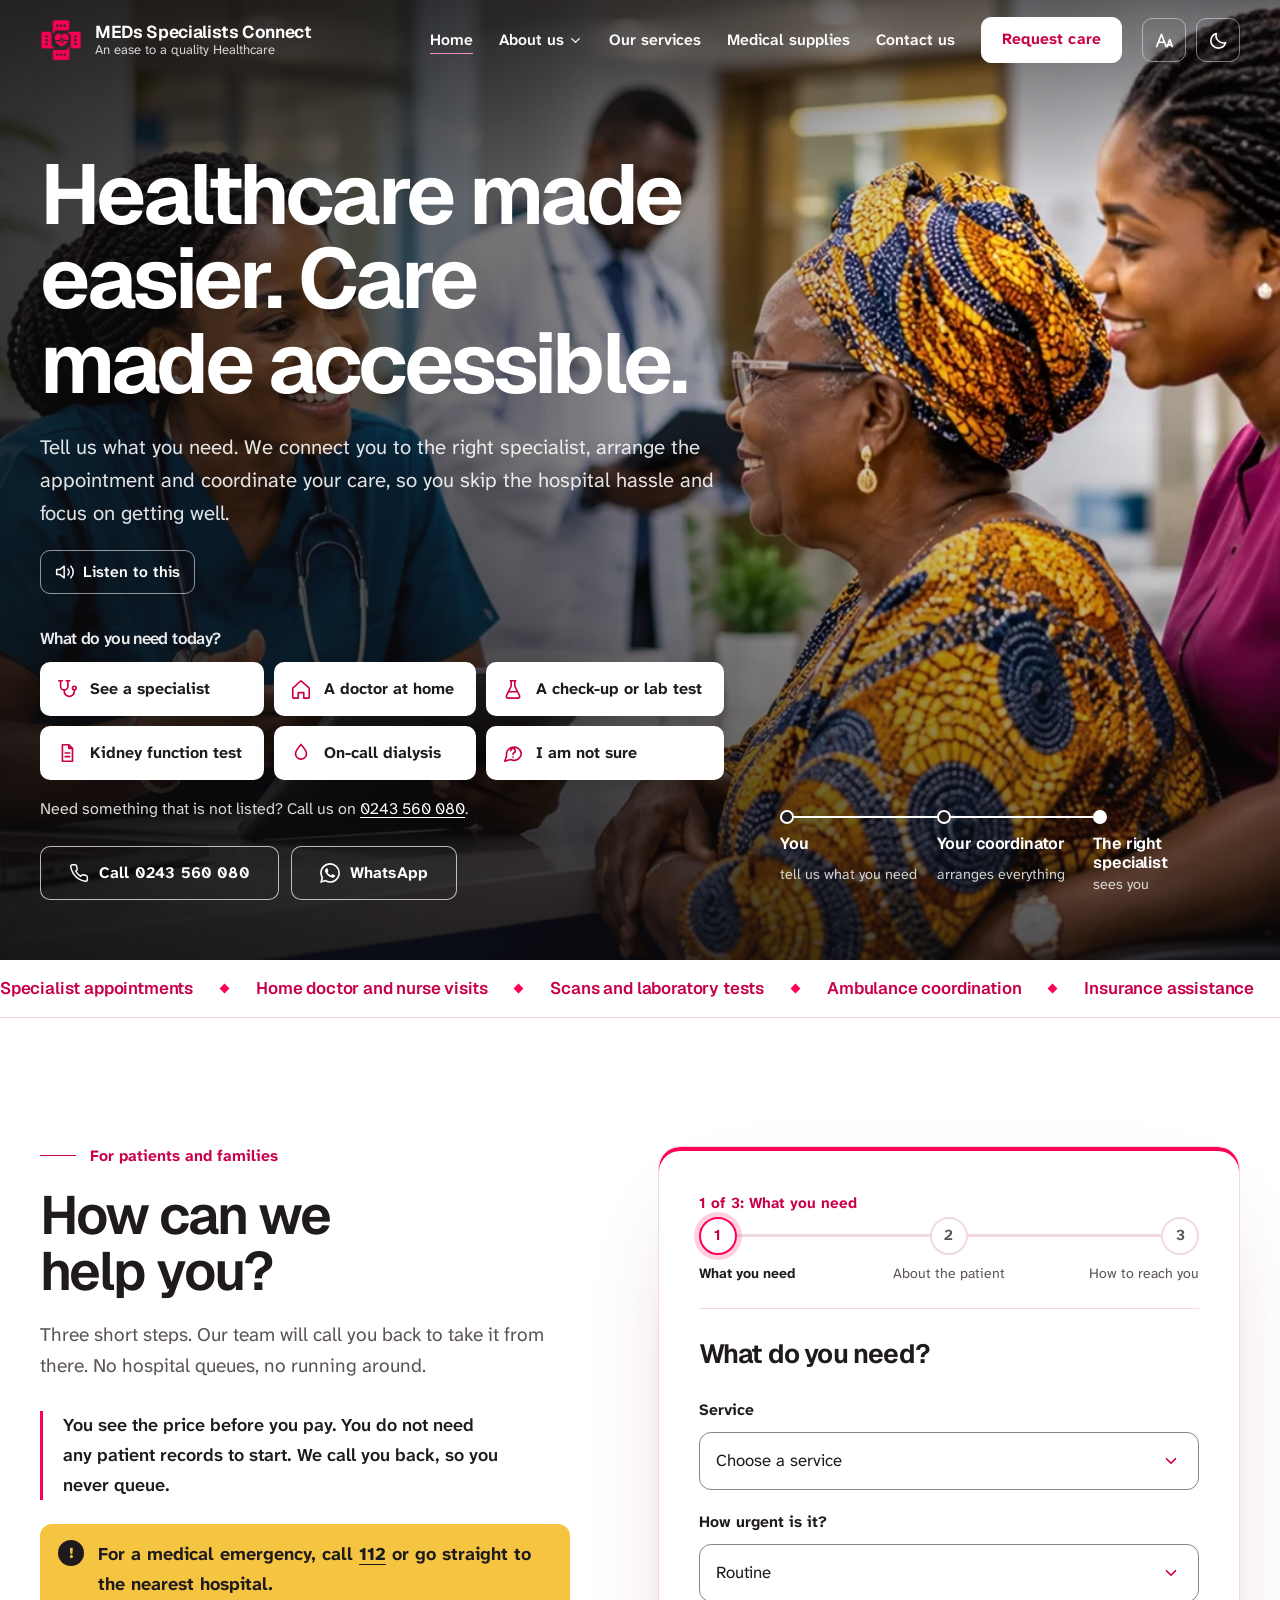
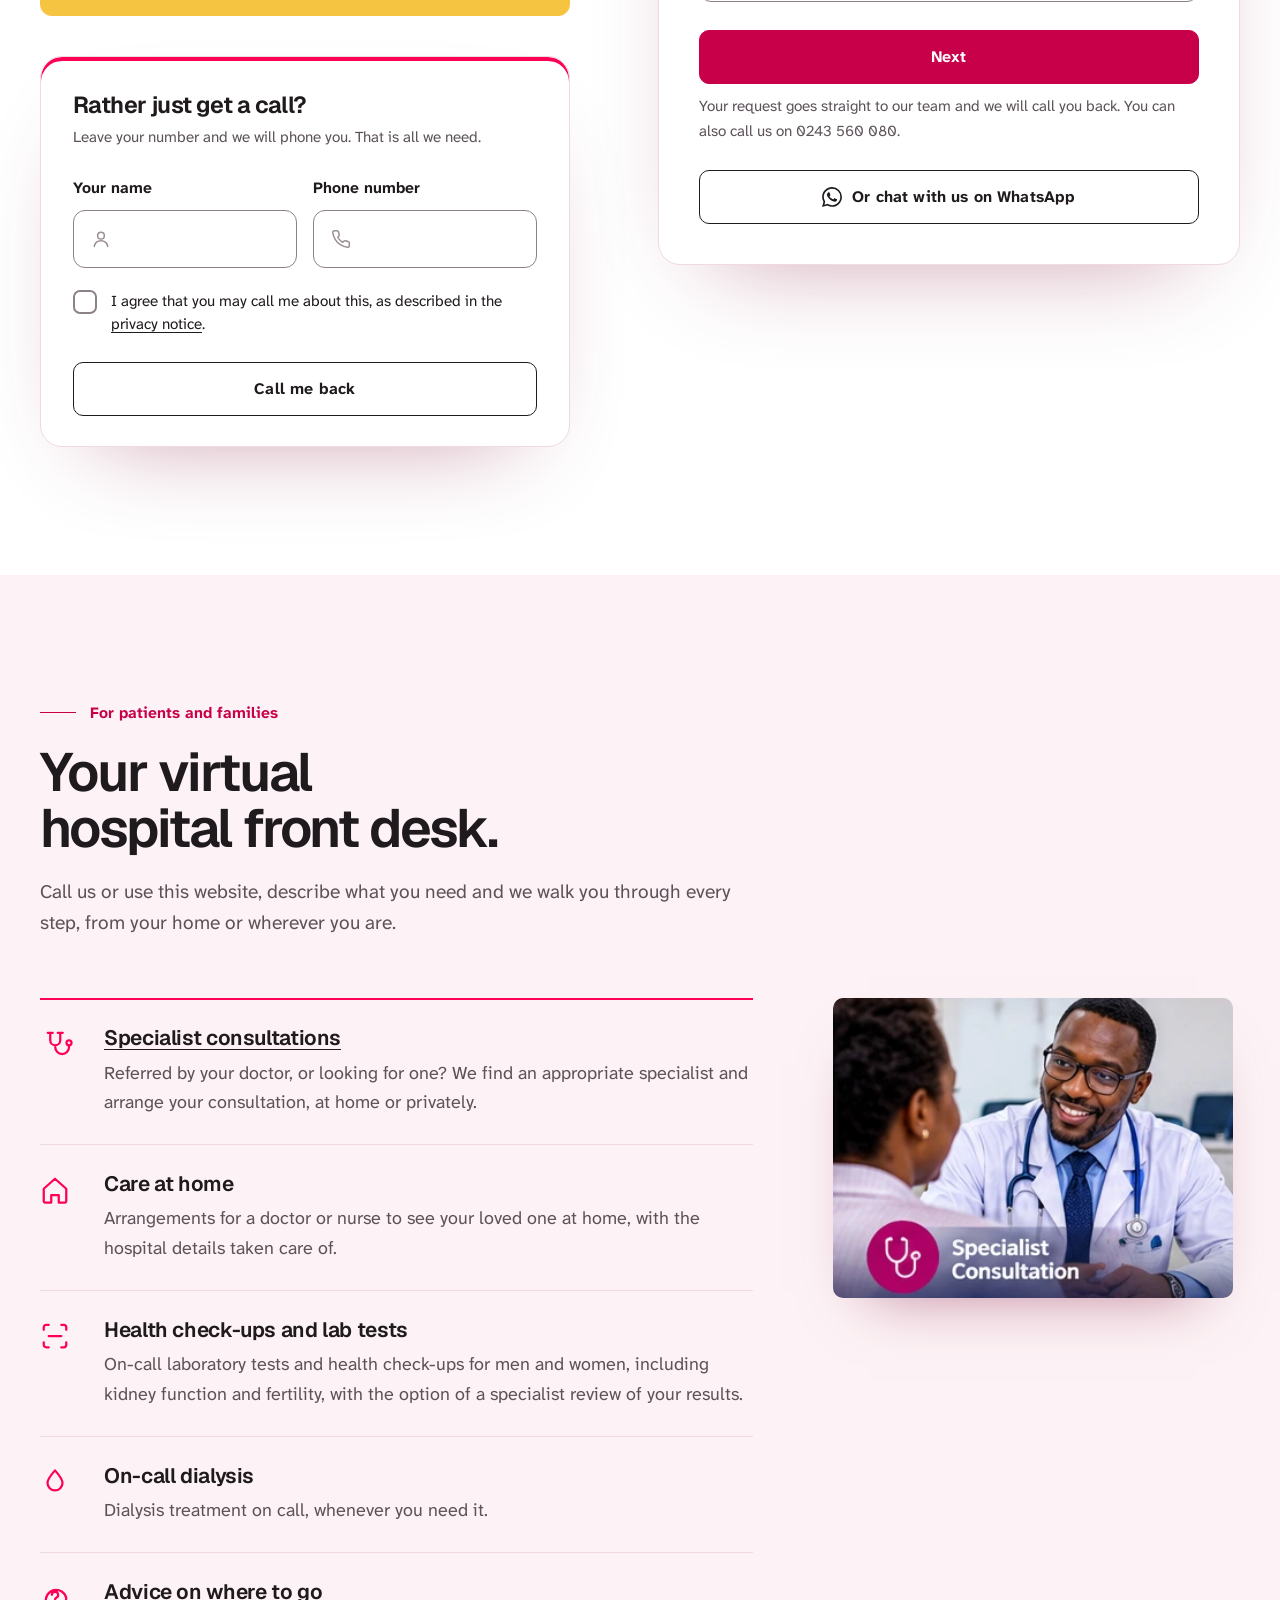
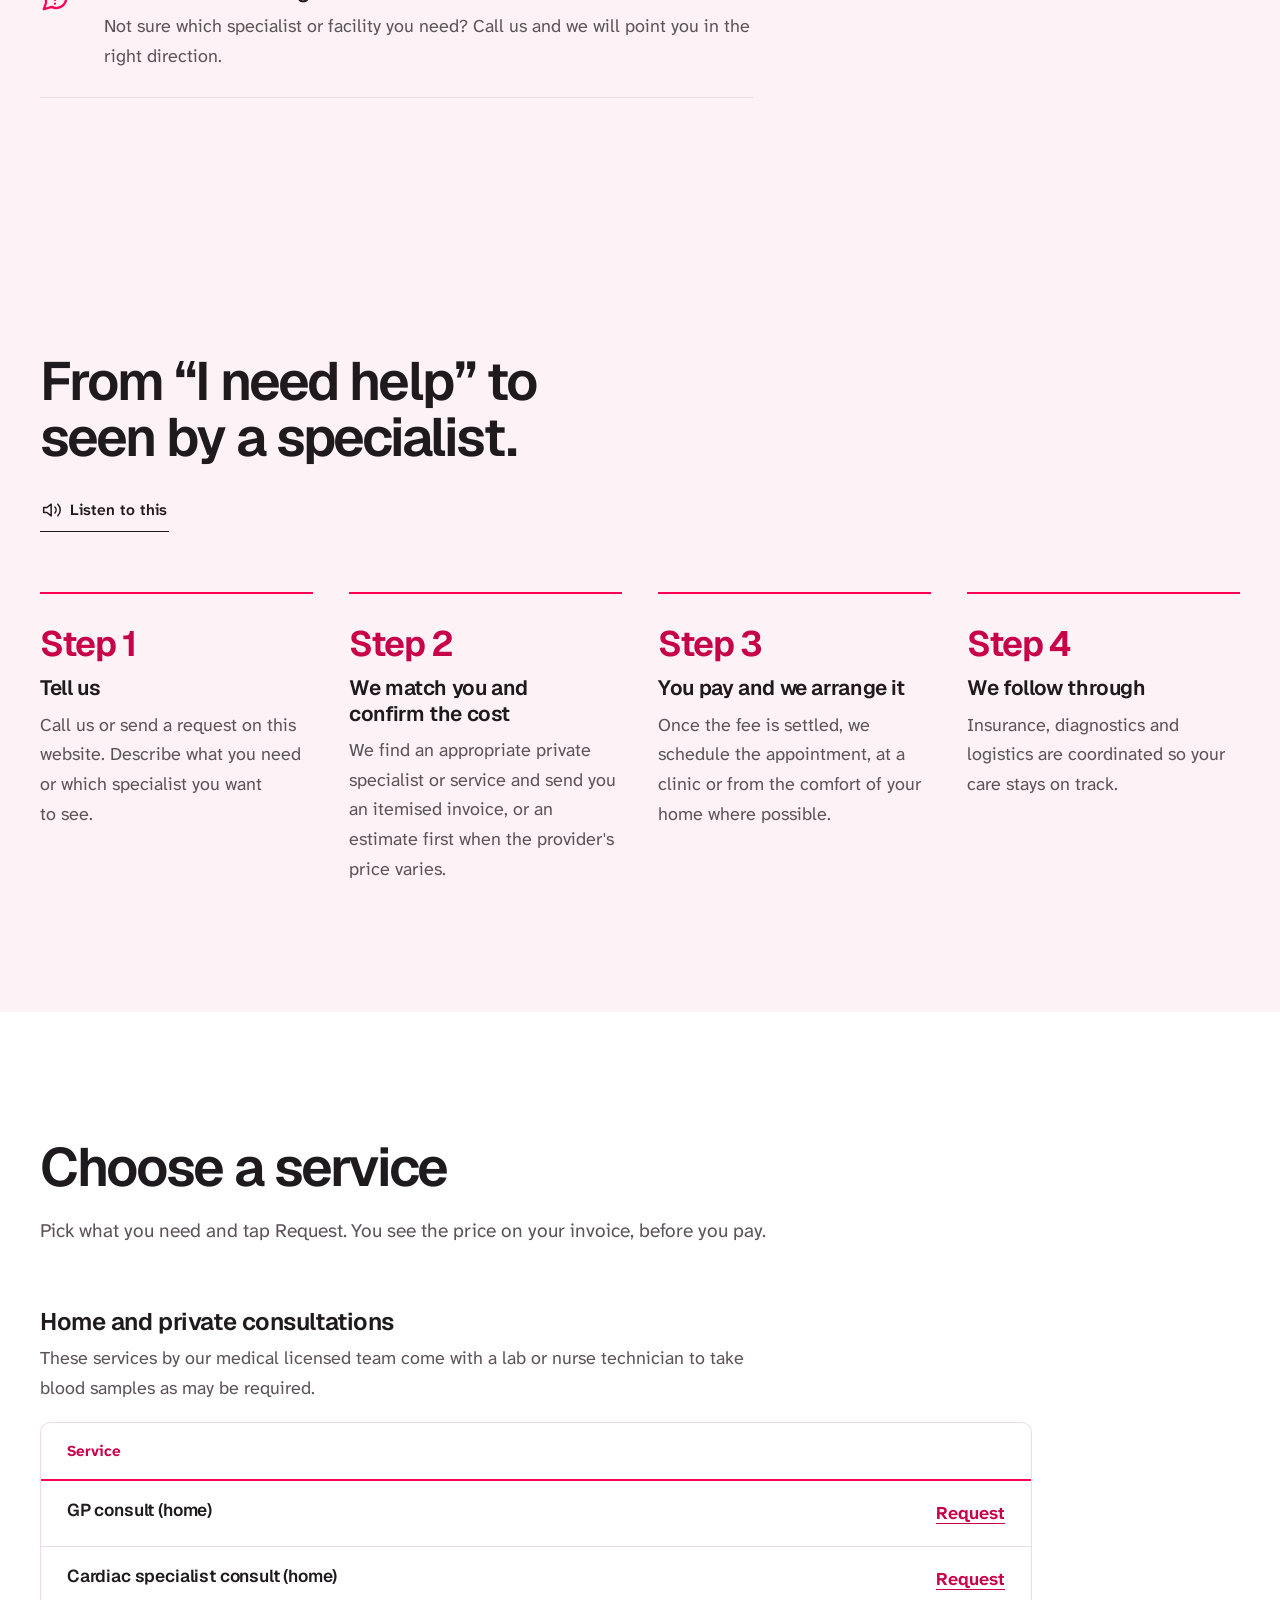
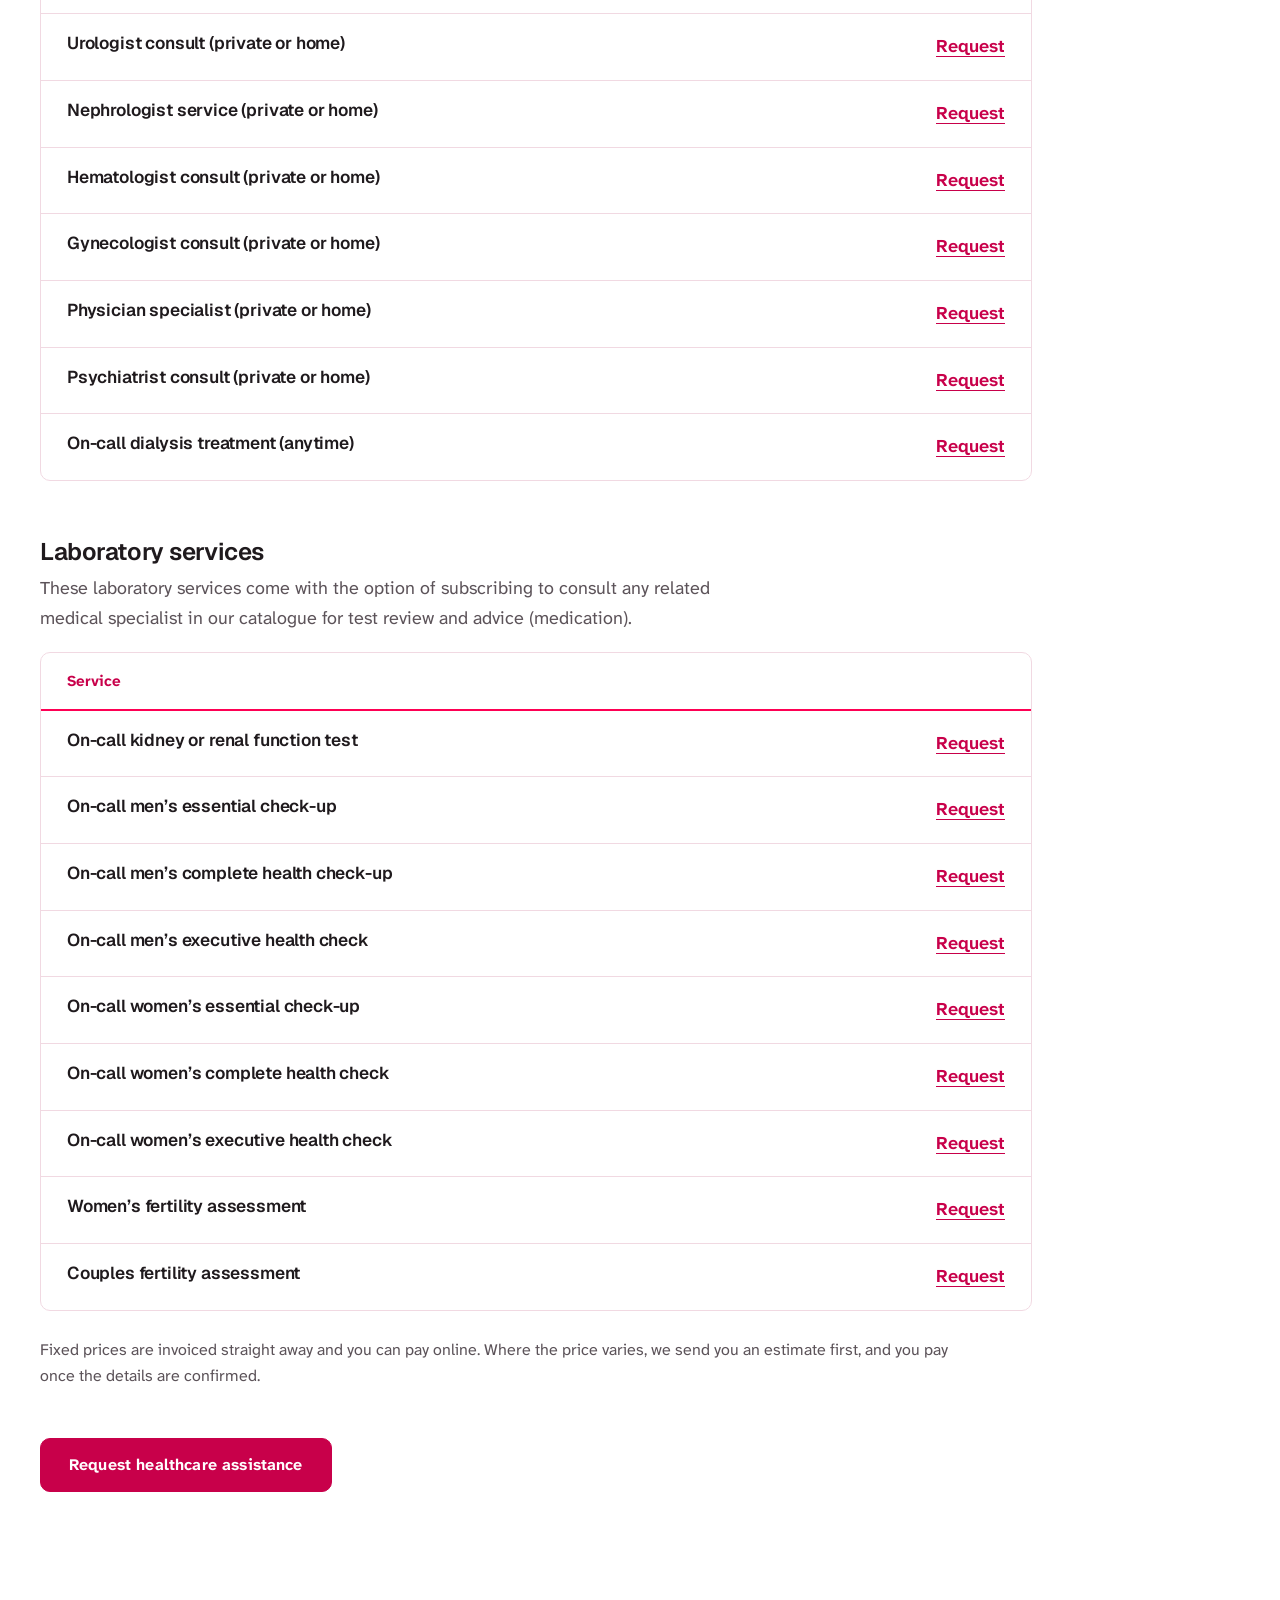
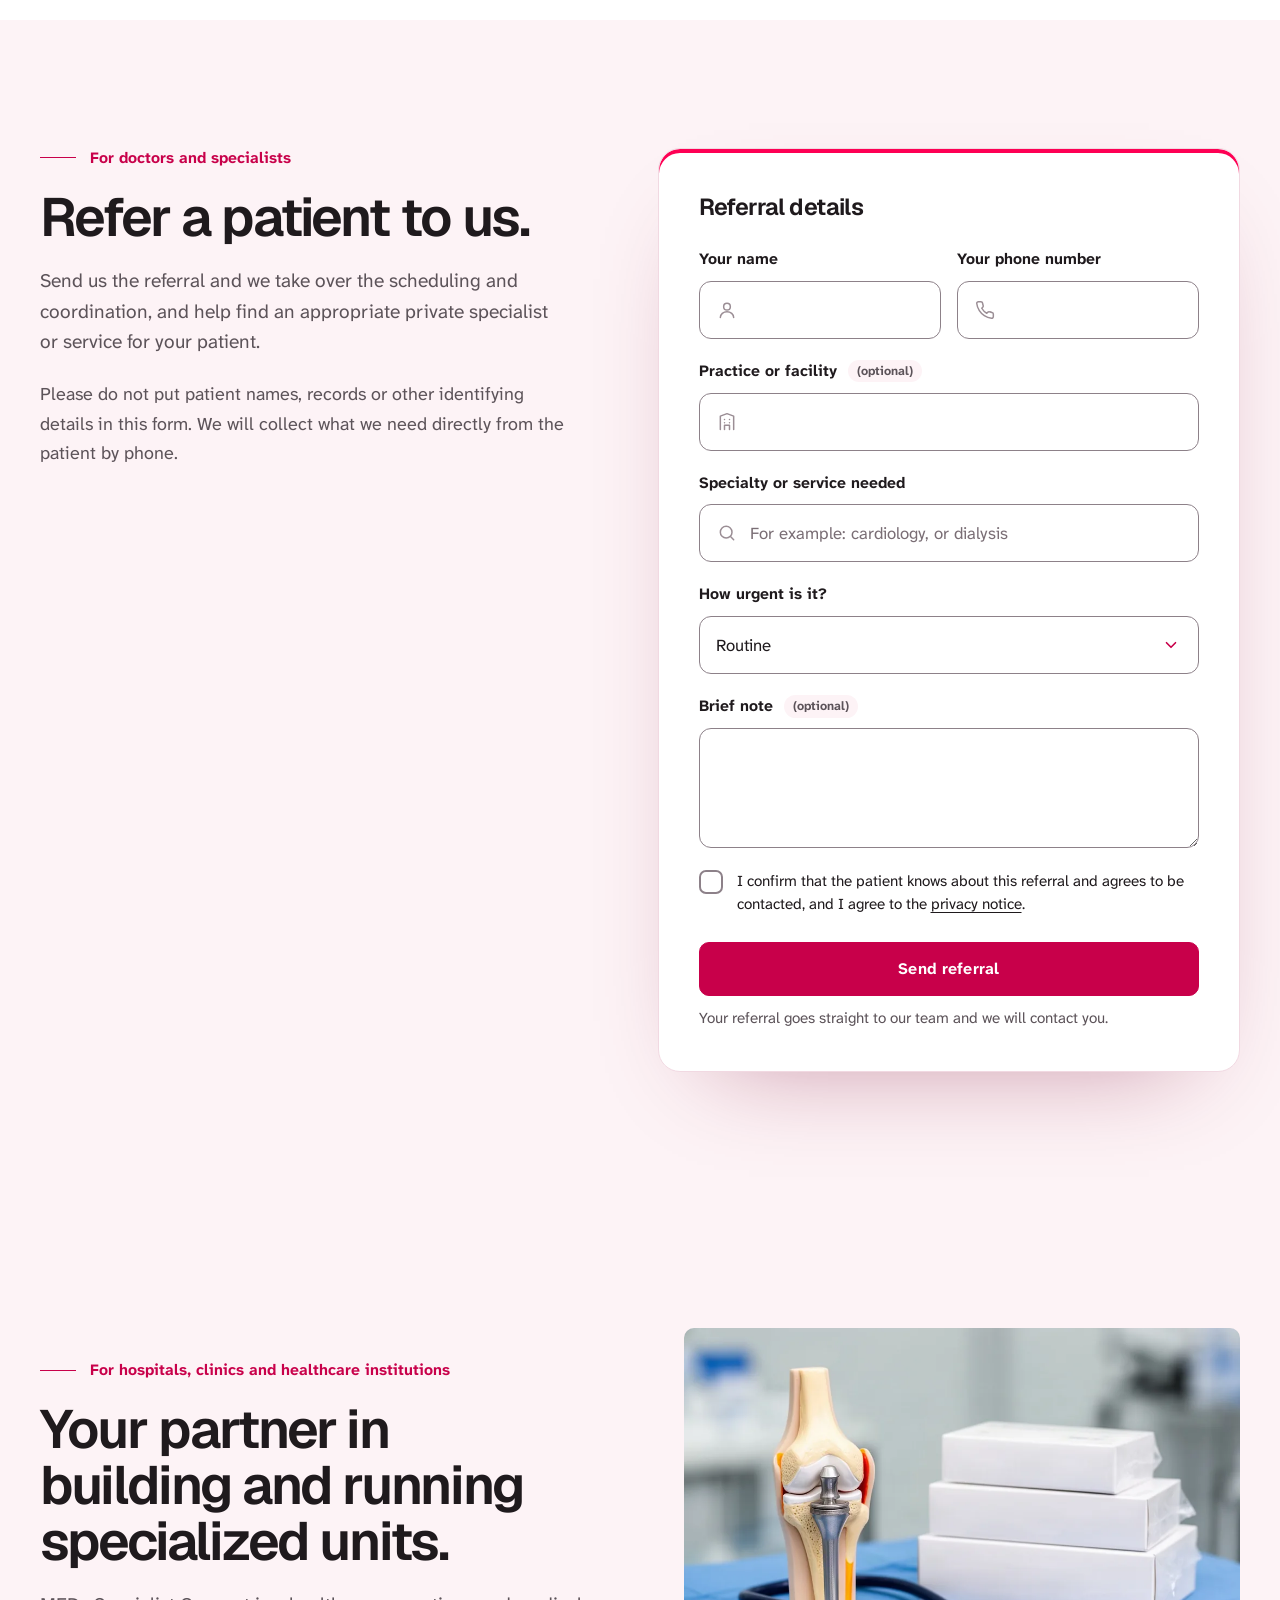
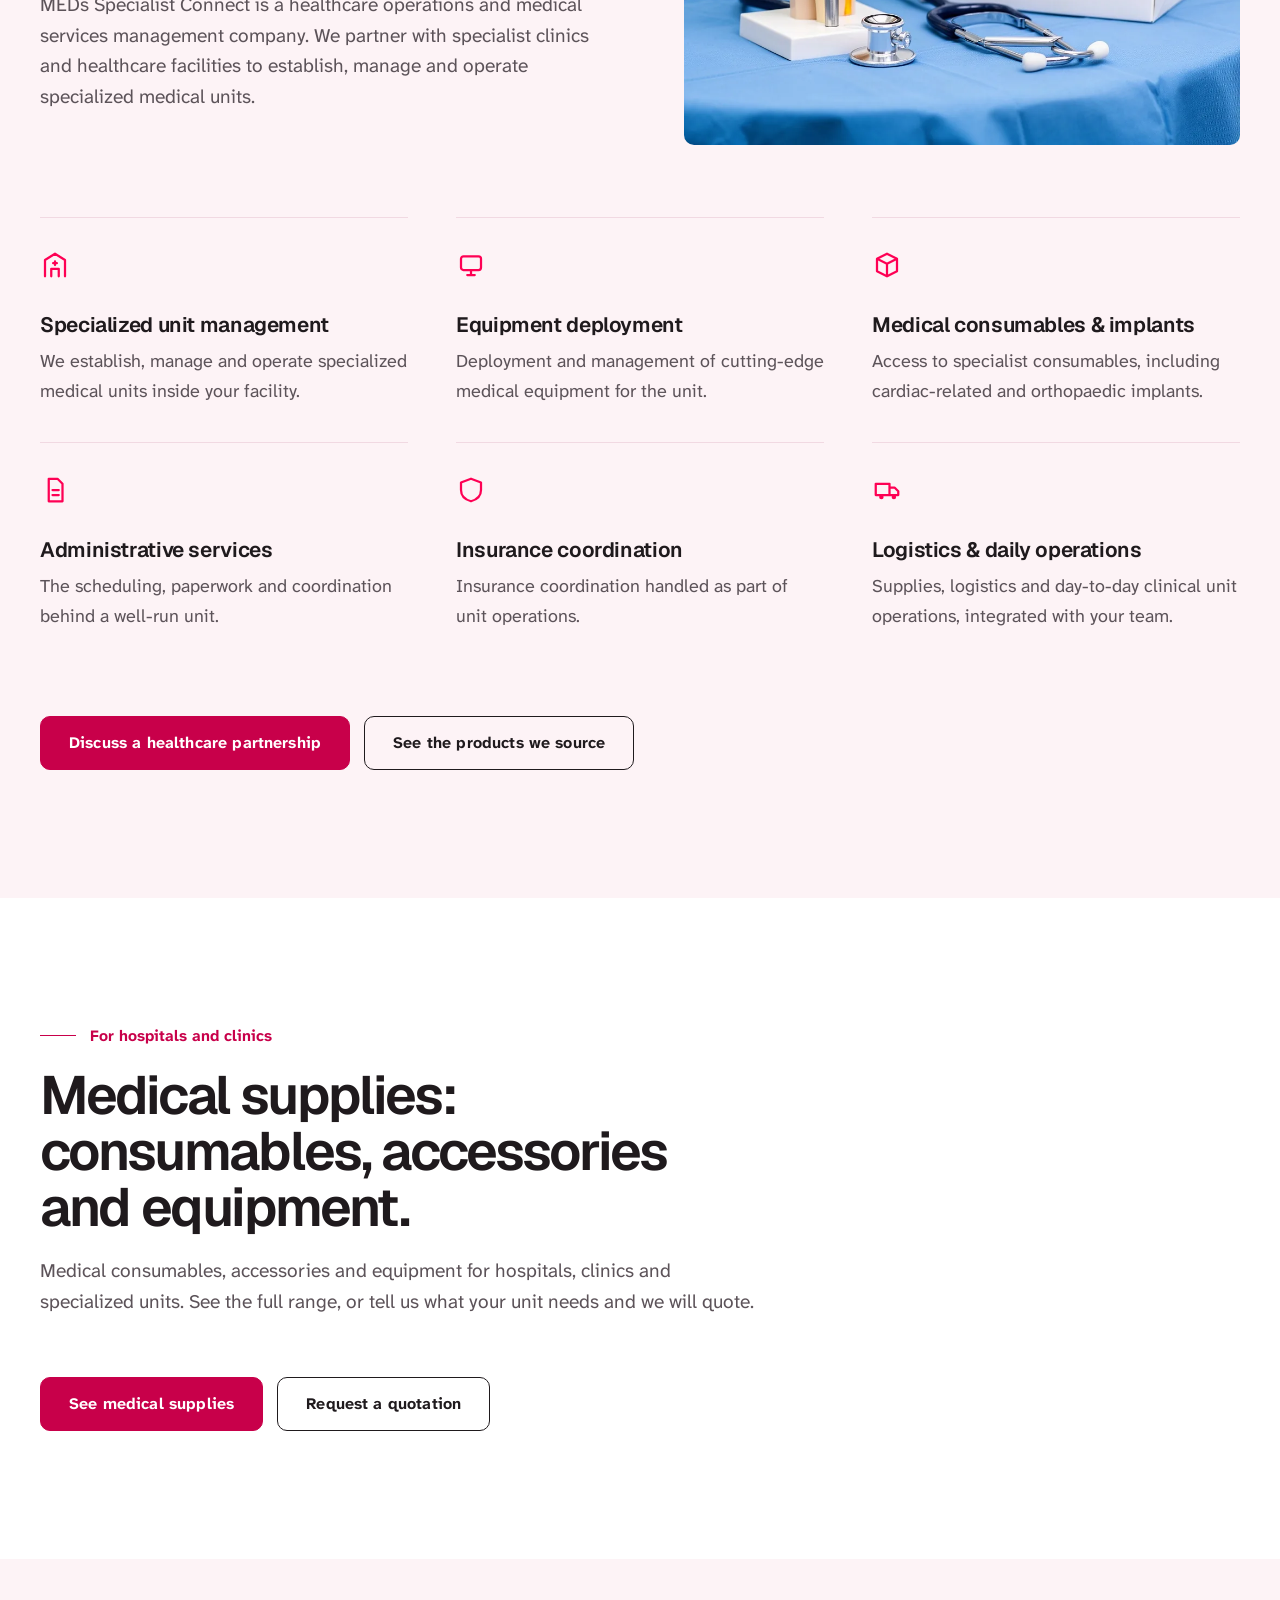
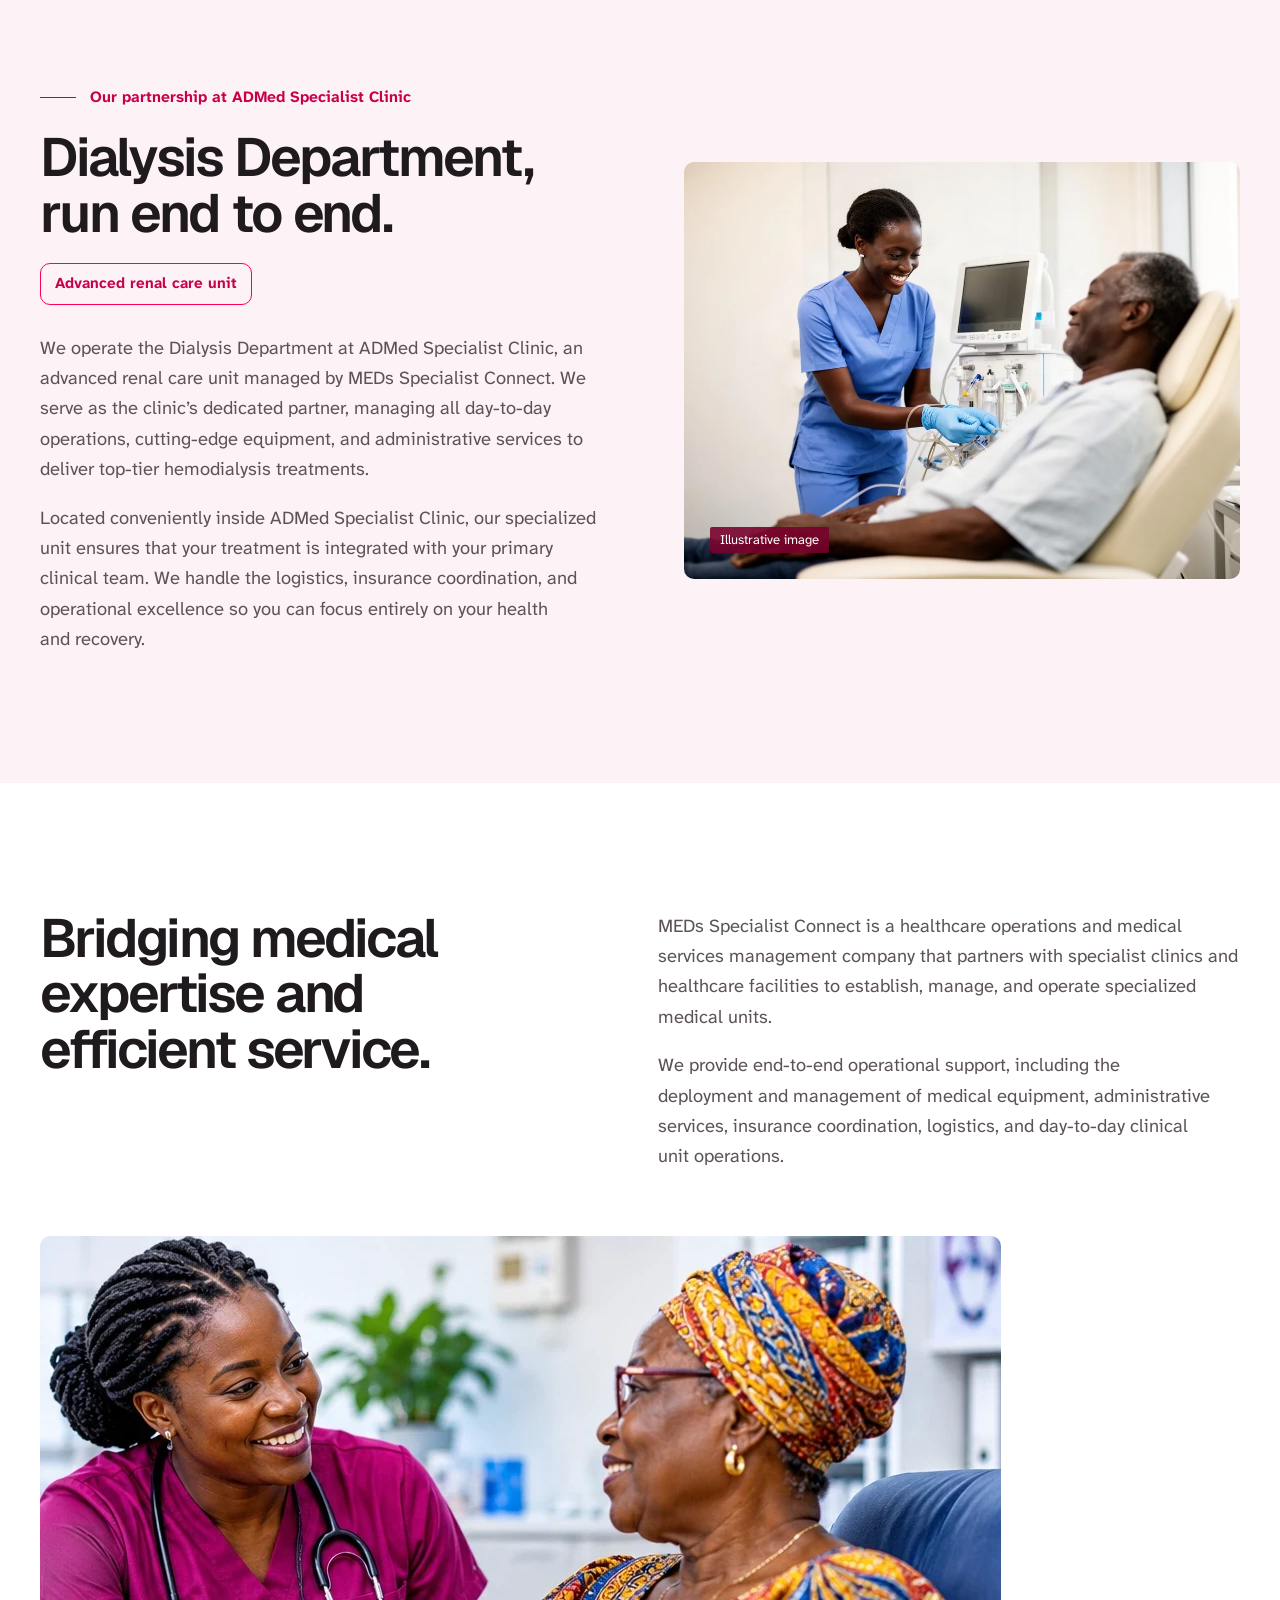
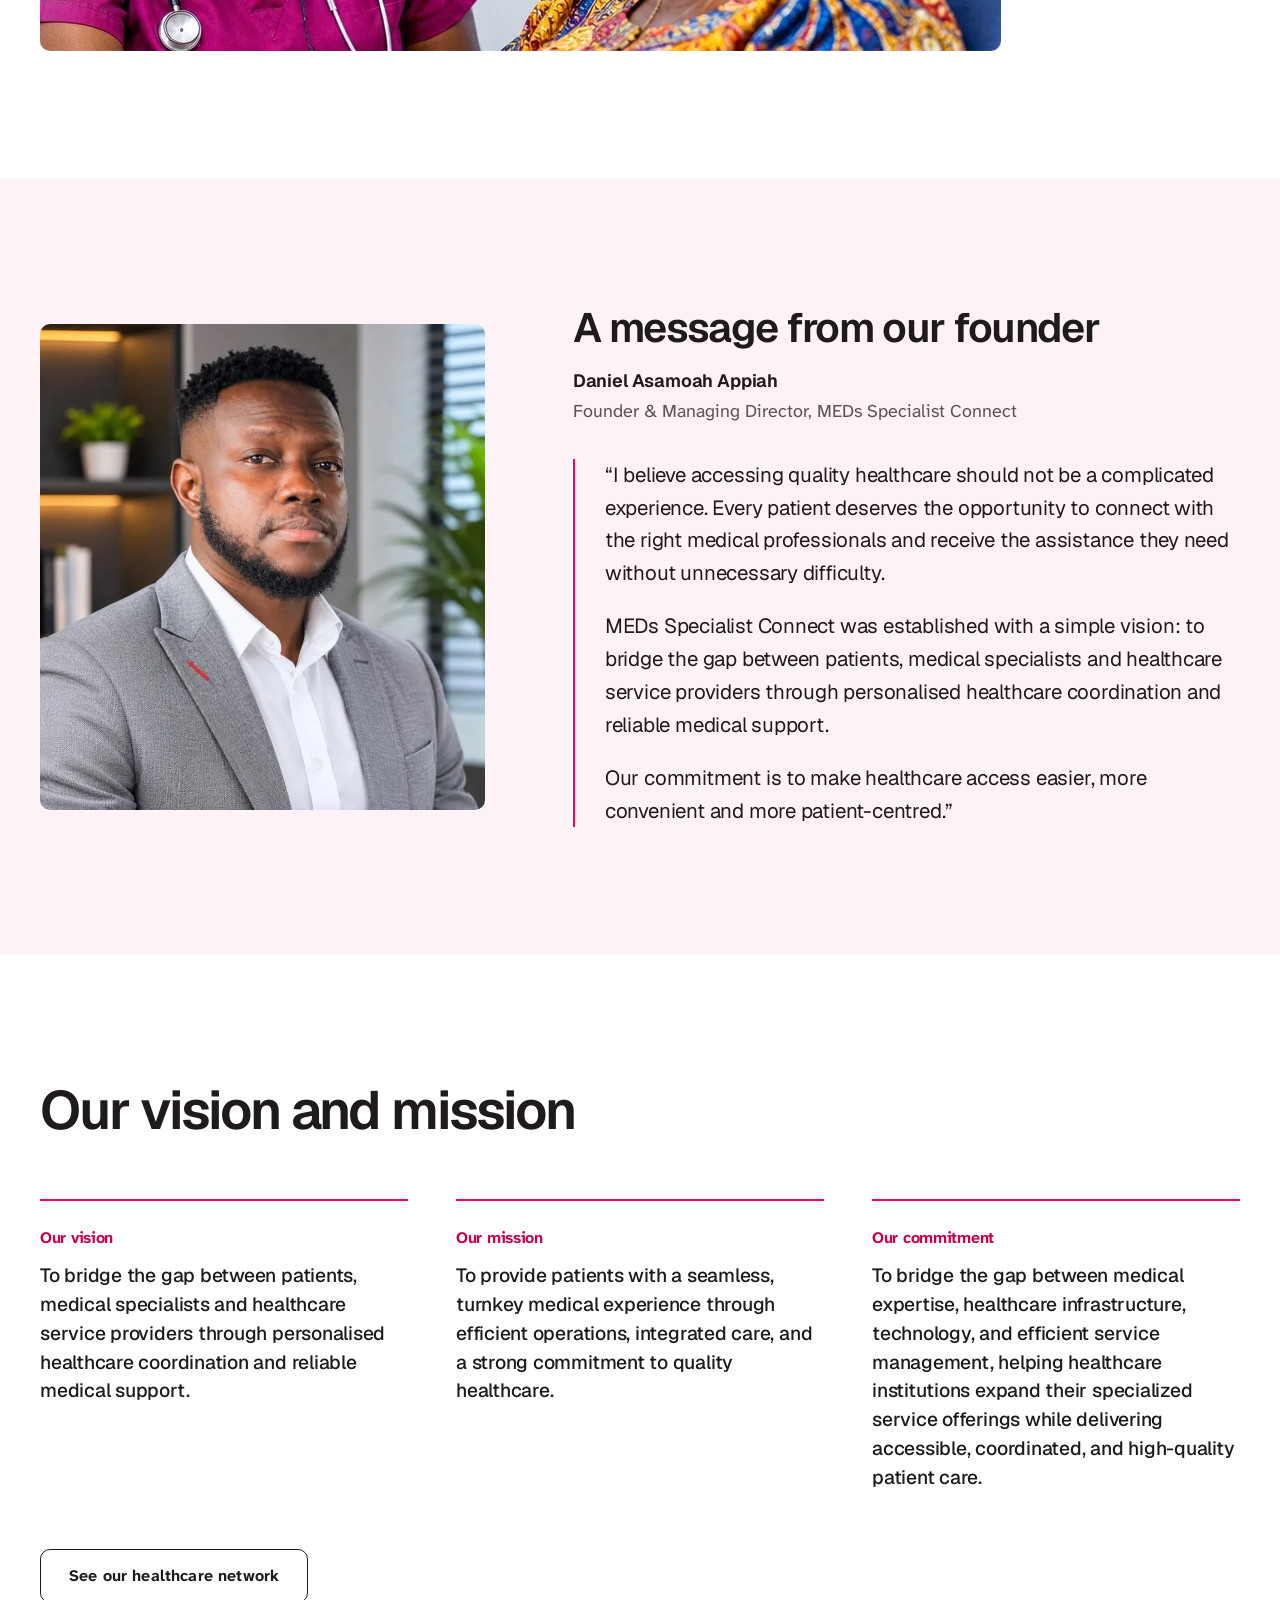
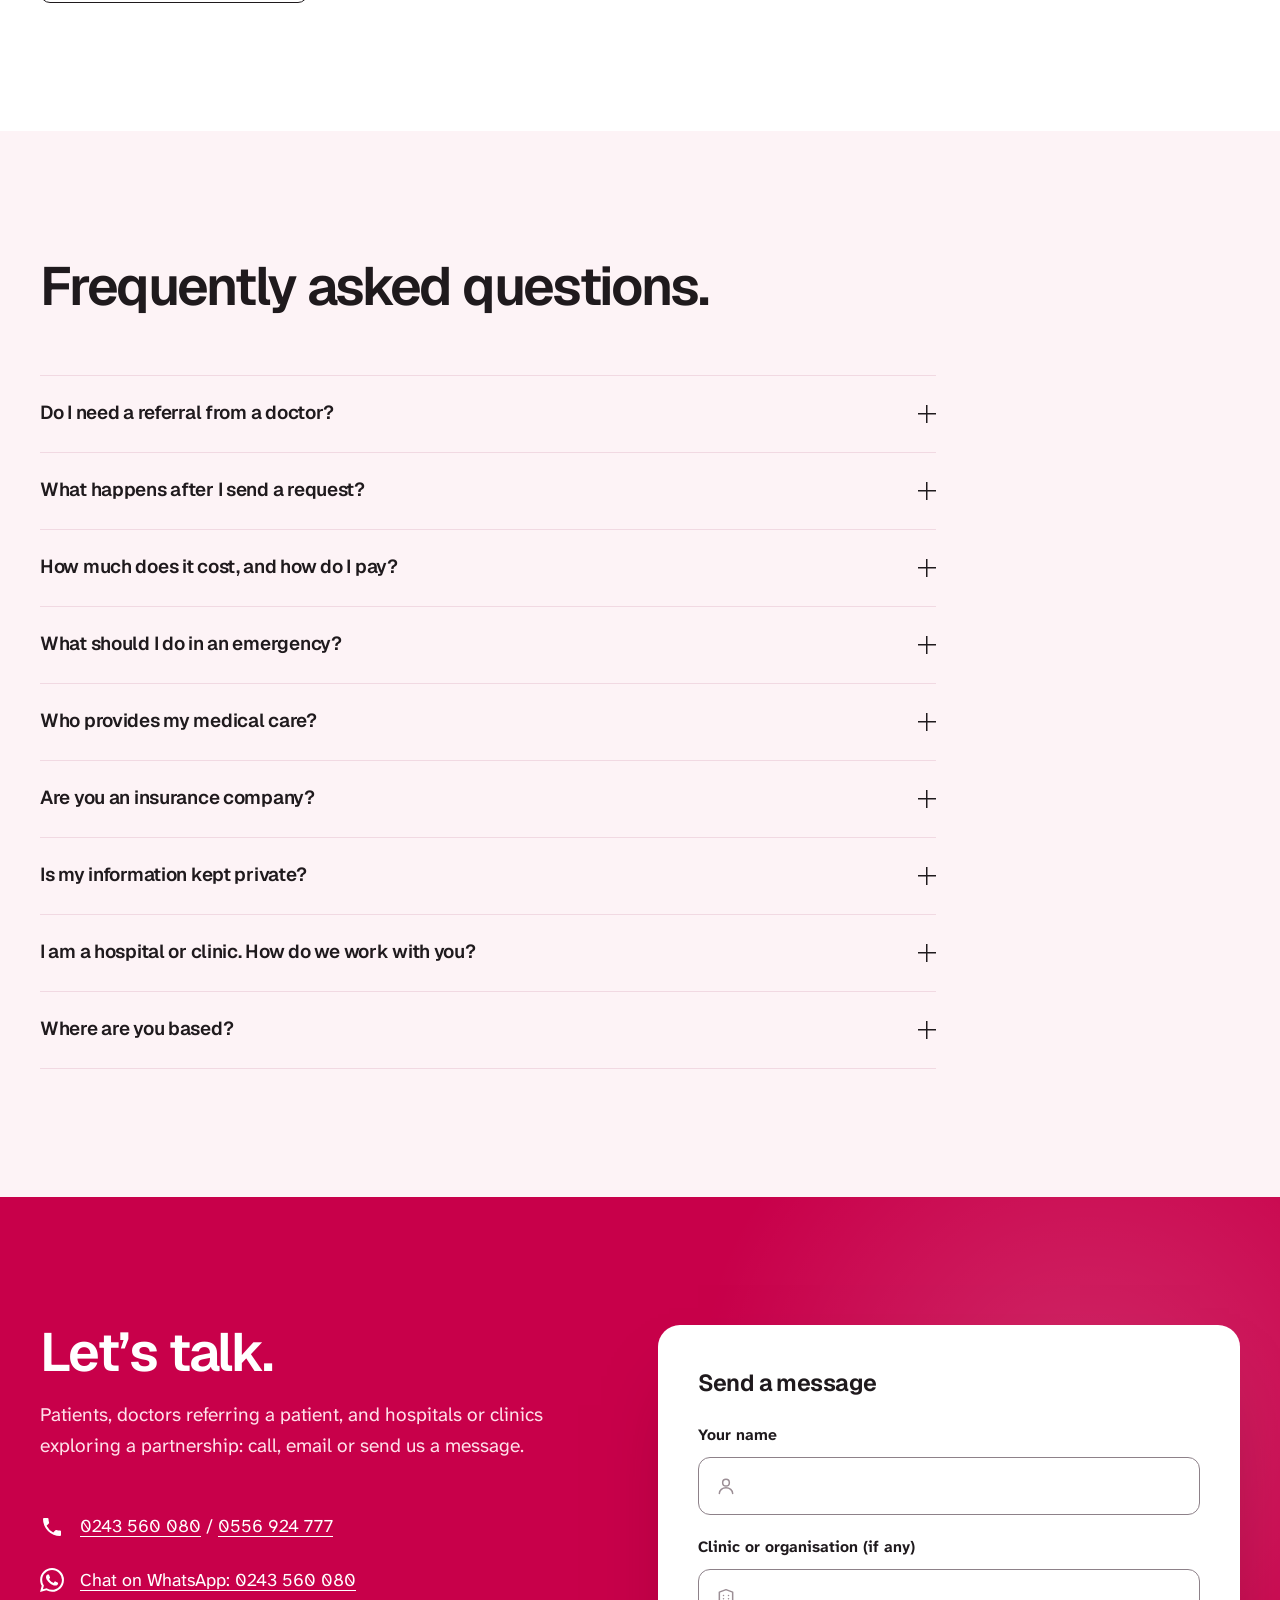
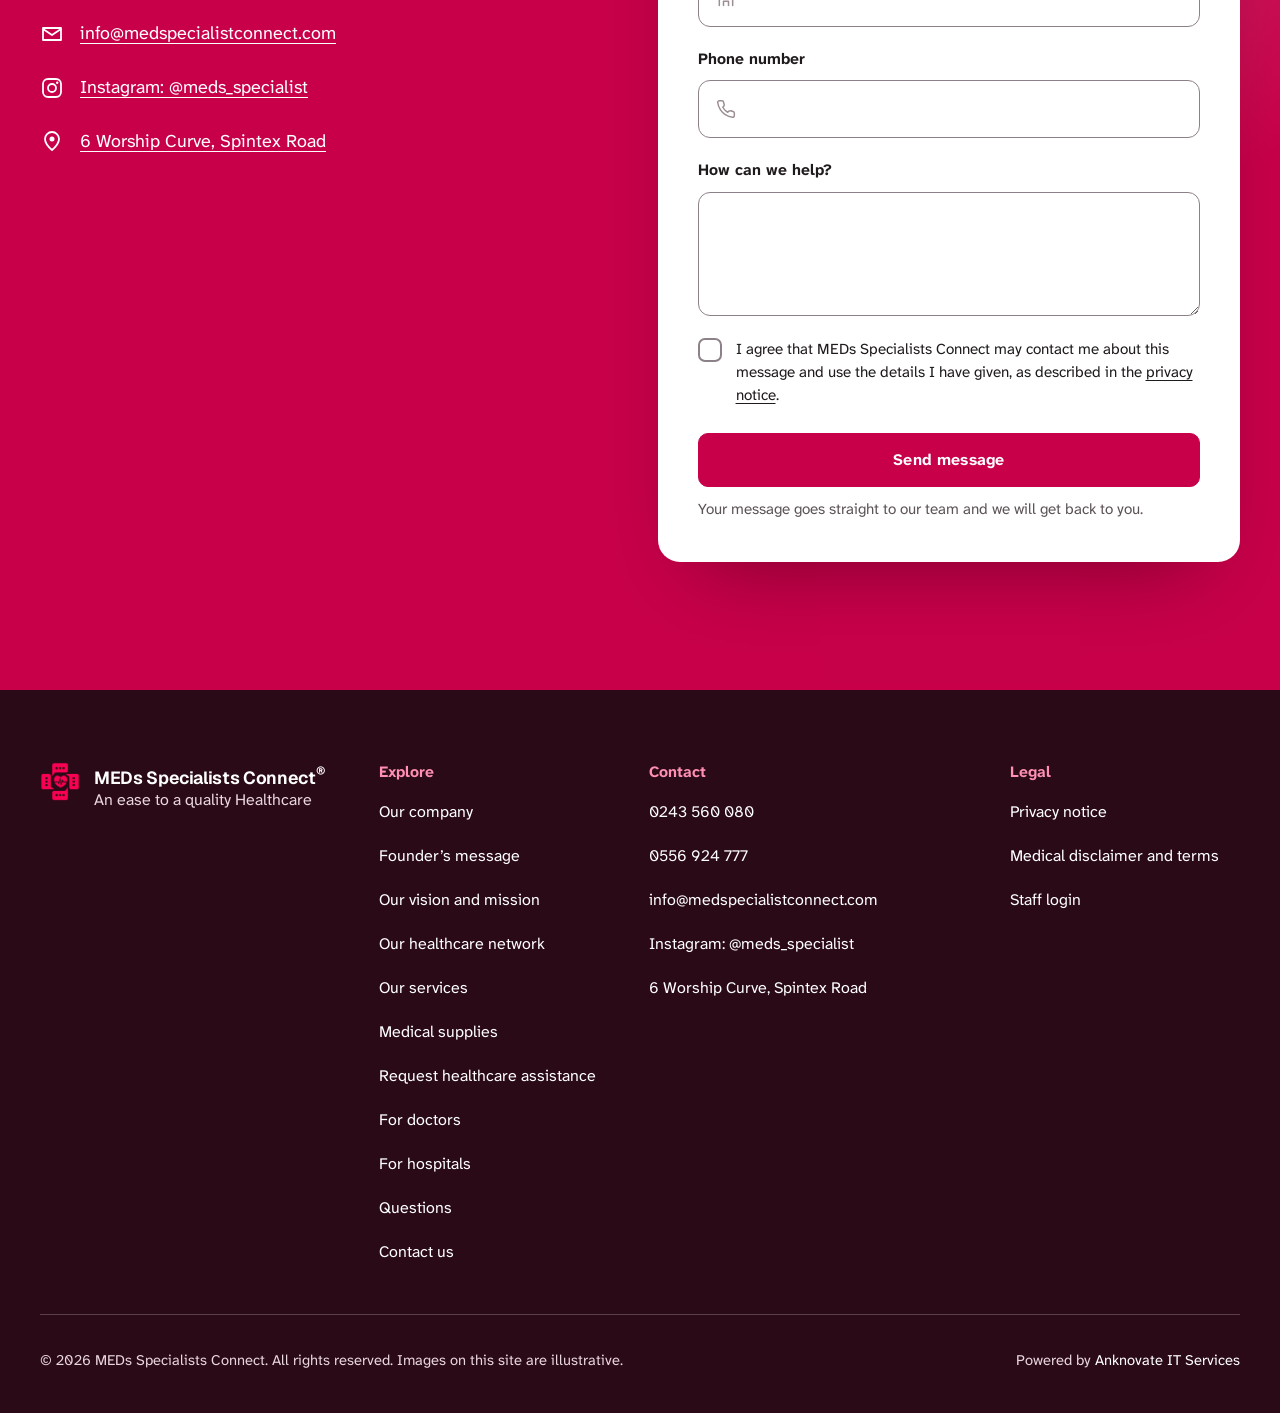
==== index.html @ f4f91842 "Use info@medspecialistconnect.com as the public email address Co-Authored-By: Claude Sonnet 5.5 <nor" ====
<!doctype html>
<html lang="en">
<head>
  <meta charset="utf-8">
  <meta name="viewport" content="width=device-width, initial-scale=1, viewport-fit=cover">
  <title>MEDs Specialists Connect | Healthcare Concierge</title>
  <meta name="description" content="Tell us what you need. We connect you to the right specialist, arrange the appointment and coordinate your care. We also run specialized medical units.">
  <meta name="theme-color" content="#1f1a1d" media="(prefers-color-scheme: light)">
  <meta name="theme-color" content="#120b0f" media="(prefers-color-scheme: dark)">
  <meta name="mobile-web-app-capable" content="yes">
  <meta name="apple-mobile-web-app-capable" content="yes">
  <meta name="apple-mobile-web-app-title" content="MEDs Connect">
  <meta name="apple-mobile-web-app-status-bar-style" content="default">
  <link rel="manifest" href="manifest.webmanifest">
  <link rel="apple-touch-icon" href="assets/icon-192.png">
  <link rel="icon" type="image/png" href="assets/logo-icon.png">
  <link rel="canonical" href="https://www.medspecialistconnect.com/">
  <meta property="og:type" content="website">
  <meta property="og:site_name" content="MEDs Specialists Connect">
  <meta property="og:url" content="https://www.medspecialistconnect.com/">
  <meta property="og:title" content="MEDs Specialists Connect | Your personal healthcare connection">
  <meta property="og:description" content="Tell us what you need. We connect you to the right specialist and coordinate your care. We also run specialized medical units with hospitals and clinics.">
  <meta property="og:image" content="https://www.medspecialistconnect.com/assets/og-image.png">
  <meta property="og:image:width" content="1200">
  <meta property="og:image:height" content="630">
  <meta property="og:image:alt" content="MEDs Specialists Connect logo and tagline: An ease to a quality Healthcare">
  <meta name="twitter:card" content="summary_large_image">
  <script type="application/ld+json">
  {"@context":"https://schema.org","@type":"MedicalBusiness","name":"MEDs Specialists Connect","url":"https://www.medspecialistconnect.com/","logo":"https://www.medspecialistconnect.com/assets/logo-icon.png","image":"https://www.medspecialistconnect.com/assets/og-image.png","slogan":"An ease to a quality Healthcare","telephone":["+233243560080","+233556924777"],"email":"info@medspecialistconnect.com","address":{"@type":"PostalAddress","streetAddress":"6 Worship Curve, Spintex Road"},"sameAs":["https://www.instagram.com/meds_specialist/"]}
  </script>
  <link rel="preload" href="assets/fonts/geist-latin.woff2" as="font" type="font/woff2" crossorigin>
  <link rel="preload" href="assets/fonts/atkinson-next-latin.woff2" as="font" type="font/woff2" crossorigin>
  <link rel="preload" href="assets/photos/hero-nurse-patient.webp" as="image" fetchpriority="high">
  <link rel="stylesheet" href="package-details.css?v=9">
  <link rel="stylesheet" href="site.css?v=19">
  <script src="/assets/boot.js"></script>
</head>
<body class="site home">
  <svg width="0" height="0" style="position:absolute" aria-hidden="true" focusable="false"><symbol id="wa" viewBox="0 0 24 24"><path fill="currentColor" d="M17.472 14.382c-.297-.149-1.758-.867-2.03-.967-.273-.099-.471-.148-.67.15-.197.297-.767.966-.94 1.164-.173.199-.347.223-.644.075-.297-.15-1.255-.463-2.39-1.475-.883-.788-1.48-1.761-1.653-2.059-.173-.297-.018-.458.13-.606.134-.133.298-.347.446-.52.149-.174.198-.298.298-.497.099-.198.05-.371-.025-.52-.075-.149-.669-1.612-.916-2.207-.242-.579-.487-.5-.669-.51-.173-.008-.371-.01-.57-.01-.198 0-.52.074-.792.372-.272.297-1.04 1.016-1.04 2.479 0 1.462 1.065 2.875 1.213 3.074.149.198 2.096 3.2 5.077 4.487.709.306 1.262.489 1.694.625.712.227 1.36.195 1.871.118.571-.085 1.758-.719 2.006-1.413.248-.694.248-1.289.173-1.413-.074-.124-.272-.198-.57-.347m-5.421 7.403h-.004a9.87 9.87 0 01-5.031-1.378l-.361-.214-3.741.982.998-3.648-.235-.374a9.86 9.86 0 01-1.51-5.26c.001-5.45 4.436-9.884 9.888-9.884 2.64 0 5.122 1.03 6.988 2.898a9.825 9.825 0 012.893 6.994c-.003 5.45-4.437 9.884-9.885 9.884m8.413-18.297A11.815 11.815 0 0012.05 0C5.495 0 .16 5.335.157 11.892c0 2.096.547 4.142 1.588 5.945L.057 24l6.305-1.654a11.882 11.882 0 005.683 1.448h.005c6.554 0 11.89-5.335 11.893-11.893a11.821 11.821 0 00-3.48-8.413z"/></symbol></svg>
  <svg width="0" height="0" style="position:absolute" aria-hidden="true" focusable="false">
    <symbol id="i-spec" viewBox="0 0 24 24"><path d="M5 3v6a4 4 0 0 0 8 0V3M3 3h4M11 3h4M9 13v1.500a5.500 5.500 0 0 0 11 0V13" fill="none" stroke="currentColor" stroke-width="1.800" stroke-linecap="round" stroke-linejoin="round"/><circle cx="20" cy="11" r="2" fill="none" stroke="currentColor" stroke-width="1.800"/></symbol>
    <symbol id="i-home" viewBox="0 0 24 24"><path d="M3 11l9-8 9 8v10a1 1 0 0 1-1 1h-5v-6H9v6H4a1 1 0 0 1-1-1V11z" fill="none" stroke="currentColor" stroke-width="1.800" stroke-linejoin="round"/></symbol>
    <symbol id="i-scan" viewBox="0 0 24 24"><path d="M3 7V5a2 2 0 0 1 2-2h2M17 3h2a2 2 0 0 1 2 2v2M21 17v2a2 2 0 0 1-2 2h-2M7 21H5a2 2 0 0 1-2-2v-2M7 12h10" fill="none" stroke="currentColor" stroke-width="1.800" stroke-linecap="round" stroke-linejoin="round"/></symbol>
    <symbol id="i-lab" viewBox="0 0 24 24"><path d="M9 3h6M10 3v6l-5 10a2 2 0 0 0 1.800 3h10.400A2 2 0 0 0 19 19l-5-10V3M7.500 15h9" fill="none" stroke="currentColor" stroke-width="1.800" stroke-linecap="round" stroke-linejoin="round"/></symbol>
    <symbol id="i-amb" viewBox="0 0 24 24"><path d="M1 6h13v10H1zM14 9h4l3 3v4h-7M7.500 9v5M5 11.500h5" fill="none" stroke="currentColor" stroke-width="1.800" stroke-linecap="round" stroke-linejoin="round"/><circle cx="5.500" cy="18" r="1.800" fill="none" stroke="currentColor" stroke-width="1.800"/><circle cx="17.500" cy="18" r="1.800" fill="none" stroke="currentColor" stroke-width="1.800"/></symbol>
    <symbol id="i-help" viewBox="0 0 24 24"><path d="M21 12a8 8 0 0 1-11.600 7.100L3 21l1.900-5.400A8 8 0 1 1 21 12zM9.500 9.500a2.500 2.500 0 1 1 3.500 2.300c-.7.400-1 .9-1 1.700M12 16.500h.01" fill="none" stroke="currentColor" stroke-width="1.800" stroke-linecap="round" stroke-linejoin="round"/></symbol>
    <symbol id="i-text" viewBox="0 0 24 24"><path d="M3 19 8.500 5 14 19M5 14h7M15 19l3-8 3 8M16 17h4" fill="none" stroke="currentColor" stroke-width="1.800" stroke-linecap="round" stroke-linejoin="round"/></symbol>
    <symbol id="i-phone" viewBox="0 0 24 24"><path d="M22 16.900v3a2 2 0 0 1-2.200 2 19.800 19.800 0 0 1-8.600-3.100 19.500 19.500 0 0 1-6-6A19.800 19.800 0 0 1 2.100 4.200 2 2 0 0 1 4.100 2h3a2 2 0 0 1 2 1.700c.1 1 .4 1.900.7 2.800a2 2 0 0 1-.5 2.100L8.100 9.900a16 16 0 0 0 6 6l1.300-1.300a2 2 0 0 1 2.100-.4c.9.300 1.800.6 2.800.7a2 2 0 0 1 1.700 2z" fill="none" stroke="currentColor" stroke-width="1.800" stroke-linecap="round" stroke-linejoin="round"/></symbol>
    <symbol id="i-sound" viewBox="0 0 24 24"><path d="M11 5 6 9H2v6h4l5 4V5zM15.500 8.500a5 5 0 0 1 0 7M19 5a10 10 0 0 1 0 14" fill="none" stroke="currentColor" stroke-width="1.800" stroke-linecap="round" stroke-linejoin="round"/></symbol>
    <symbol id="i-menu" viewBox="0 0 24 24"><path d="M4 7h16M4 12h16M4 17h16" fill="none" stroke="currentColor" stroke-width="1.800" stroke-linecap="round"/></symbol>
    <symbol id="i-down" viewBox="0 0 24 24"><path d="M12 3v12m0 0 4-4m-4 4-4-4M5 19h14" fill="none" stroke="currentColor" stroke-width="1.800" stroke-linecap="round" stroke-linejoin="round"/></symbol>
    <symbol id="i-doc" viewBox="0 0 24 24"><path d="M7 3h7l4 4v14H7zM14 3v4h4M10 12h5M10 16h5" fill="none" stroke="currentColor" stroke-width="1.800" stroke-linecap="round" stroke-linejoin="round"/></symbol>
    <symbol id="i-drop" viewBox="0 0 24 24"><path d="M12 2.700c3.500 4 6 7 6 10a6 6 0 0 1-12 0c0-3 2.500-6 6-10z" fill="none" stroke="currentColor" stroke-width="1.800" stroke-linejoin="round"/></symbol>
    <symbol id="i-check" viewBox="0 0 24 24"><path d="m5 12.500 4.500 4.500L19 7.500" fill="none" stroke="currentColor" stroke-width="2.400" stroke-linecap="round" stroke-linejoin="round"/></symbol>
  </svg>
  <a class="skip" href="#main">Skip to content</a>

  <header class="site-header">
    <div class="wrap bar">
      <a class="brand" href="#top">
        <img src="assets/logo-icon.png" alt="" width="44" height="44">
        <span class="brand-text">
          <span class="brand-name">MEDs Specialists Connect</span>
          <span class="brand-tag">An ease to a quality Healthcare</span>
        </span>
      </a>
      <div class="bar-right">
        <nav id="nav" class="nav" aria-label="Main">
          <a href="#top">Home</a>
          <div class="nav-group">
            <button type="button" class="nav-drop" aria-expanded="false" aria-controls="about-menu">About us<svg aria-hidden="true" viewBox="0 0 24 24"><path d="m6 9 6 6 6-6" fill="none" stroke="currentColor" stroke-width="2" stroke-linecap="round" stroke-linejoin="round"/></svg></button>
            <ul id="about-menu" class="nav-menu" hidden>
              <li><a href="#about">Our company</a></li>
              <li><a href="#founder">Founder&rsquo;s message</a></li>
              <li><a href="#vision">Our vision and mission</a></li>
              <li><a href="/network">Our healthcare network</a></li>
            </ul>
          </div>
          <a href="#patients">Our services</a>
          <a href="/supplies">Medical supplies</a>
          <a href="#contact">Contact us</a>
          <a class="btn btn-small" href="#request"><span class="long">Request healthcare assistance</span><span class="short">Request care</span></a>
        </nav>
        <button class="theme-toggle opts-btn" type="button" id="opts-btn" aria-haspopup="dialog" aria-controls="opts" aria-label="Display and reading options" title="Display and reading options"><svg aria-hidden="true"><use href="#i-text"/></svg></button>
        <button class="theme-toggle" type="button" id="theme-toggle" aria-label="Switch to night mode" title="Switch to night mode">
          <svg class="ic-moon" viewBox="0 0 24 24" aria-hidden="true"><path d="M20 14.500A8.500 8.500 0 0 1 9.500 4 8.500 8.500 0 1 0 20 14.500z" fill="none" stroke="currentColor" stroke-width="1.8" stroke-linejoin="round"/></svg>
          <svg class="ic-sun" viewBox="0 0 24 24" aria-hidden="true"><circle cx="12" cy="12" r="4" fill="none" stroke="currentColor" stroke-width="1.8"/><path d="M12 2v3M12 19v3M2 12h3M19 12h3M4.900 4.900l2.100 2.100M17 17l2.100 2.100M4.900 19.100L7 17M17 7l2.100-2.100" stroke="currentColor" stroke-width="1.8" stroke-linecap="round"/></svg>
        </button>
        <button class="nav-toggle" type="button" aria-expanded="false" aria-controls="nav">
          <span class="sr">Menu</span>
          <svg width="24" height="24" viewBox="0 0 24 24" aria-hidden="true"><path d="M4 7h16M4 12h16M4 17h16" stroke="currentColor" stroke-width="2" stroke-linecap="round"/></svg>
        </button>
      </div>
    </div>
  </header>

  <main id="main">
    <!-- HERO -->
    <section class="hero" id="top" aria-labelledby="hero-title">
      <figure class="photo photo-hero">
        <img src="assets/photos/hero-nurse-patient.webp" alt="An African nurse in blue scrubs smiling as she explains something on a tablet to an older African woman in a patterned headwrap, with a family member beside her" width="1400" height="788" fetchpriority="high">
        <figcaption class="ph-note">Add <code>assets/photos/hero-nurse-patient.webp</code></figcaption>
      </figure>
      <div class="wrap hero-inner">
        <div class="hero-copy">
          <h1 id="hero-title">Healthcare made easier. Care made accessible.</h1>
          <p class="lead" id="hero-lead">Tell us what you need. We connect you to the right specialist, arrange the appointment and coordinate your care, so you skip the hospital hassle and focus on getting well.</p>
          <button class="listen" type="button" data-listen="#hero-title, #hero-lead, #pick-title"><svg aria-hidden="true"><use href="#i-sound"/></svg><span>Listen to this</span></button>

          <h2 class="pick-title" id="pick-title">What do you need today?</h2>
          <ul class="pick" aria-labelledby="pick-title">
            <li><a href="#fees"><span class="pic"><svg aria-hidden="true"><use href="#i-spec"/></svg></span><span>See a specialist</span></a></li>
            <li><a href="#request" data-service="GP consult (home)"><span class="pic"><svg aria-hidden="true"><use href="#i-home"/></svg></span><span>A doctor at home</span></a></li>
            <li><a href="#fees"><span class="pic"><svg aria-hidden="true"><use href="#i-lab"/></svg></span><span>A check-up or lab test</span></a></li>
            <li><a href="#request" data-service="On-call kidney or renal function test"><span class="pic"><svg aria-hidden="true"><use href="#i-doc"/></svg></span><span>Kidney function test</span></a></li>
            <li><a href="#request" data-service="Dialysis services"><span class="pic"><svg aria-hidden="true"><use href="#i-drop"/></svg></span><span>On-call dialysis</span></a></li>
            <li><a href="#request" data-service="Medical advice on where to go"><span class="pic"><svg aria-hidden="true"><use href="#i-help"/></svg></span><span>I am not sure</span></a></li>
          </ul>
          <p class="pick-more">Need something that is not listed? Call us on <a href="tel:+233243560080">0243 560 080</a>.</p>
          <div class="reach">
            <a class="btn btn-ghost" href="tel:+233243560080"><svg aria-hidden="true"><use href="#i-phone"/></svg>Call 0243 560 080</a>
            <a class="btn btn-ghost" href="https://wa.me/233243560080?text=Hello%20MEDs%20Specialists%20Connect%2C%20I%20would%20like%20some%20help%20with%20healthcare." target="_blank" rel="noopener"><svg aria-hidden="true"><use href="#wa"/></svg>WhatsApp<span class="sr"> (opens in a new tab)</span></a>
          </div>
        </div>
        <ol class="path" aria-label="How we connect you">
          <li><span class="dot" aria-hidden="true"></span><strong>You</strong><span>tell us what you need</span></li>
          <li><span class="dot" aria-hidden="true"></span><strong>Your coordinator</strong><span>arranges everything</span></li>
          <li><span class="dot" aria-hidden="true"></span><strong>The right specialist</strong><span>sees you</span></li>
        </ol>
      </div>
    </section>

    <div class="ticker" aria-hidden="true"><div class="ticker-track"><span>Specialist appointments</span><span>Home doctor and nurse visits</span><span>Scans and laboratory tests</span><span>Ambulance coordination</span><span>Insurance assistance</span><span>Second medical opinions</span><span>Specialized unit management</span><span>Dialysis services</span><span>Specialist appointments</span><span>Home doctor and nurse visits</span><span>Scans and laboratory tests</span><span>Ambulance coordination</span><span>Insurance assistance</span><span>Second medical opinions</span><span>Specialized unit management</span><span>Dialysis services</span></div></div>

    <!-- REQUEST PORTAL -->
    <section class="section portal" id="request" aria-labelledby="request-title">
      <div class="wrap two-col">
        <div class="portal-intro">
          <p class="line-tag">For patients and families</p>
          <h2 id="request-title">How can we help you?</h2>
          <p class="sub">Three short steps. Our team will call you back to take it from there. No hospital queues, no running around.</p>
          <p class="reassure">You see the price before you pay. You do not need any patient records to start. We call you back, so you never queue.</p>
          <p class="note-112">For a medical emergency, call <a href="tel:112">112</a> or go straight to the nearest hospital.</p>
          <form class="callback" id="callback-form" data-subject="Call-back request" data-success="Thank you. We will call you back soon." action="mailto:info@medspecialistconnect.com" method="post">
            <h3>Rather just get a call?</h3>
            <p class="hint">Leave your number and we will phone you. That is all we need.</p>
            <div class="callback-row">
              <div><label for="c-name">Your name</label><input id="c-name" name="name" type="text" autocomplete="name" required></div>
              <div><label for="c-phone">Phone number</label><input id="c-phone" name="phone" type="tel" autocomplete="tel" inputmode="tel" required></div>
            </div>
            <input class="hp" type="checkbox" name="botcheck" tabindex="-1" autocomplete="off" aria-hidden="true">
            <label class="consent"><input type="checkbox" name="consent" required><span>I agree that you may call me about this, as described in the <a href="privacy" target="_blank" rel="noopener">privacy notice<span class="sr"> (opens in a new tab)</span></a>.</span></label>
            <button class="btn btn-ghost" type="submit">Call me back</button>
            <p class="form-status" role="status" aria-live="polite"></p>
          </form>
        </div>
        <form class="form wizard" id="request-form" data-subject="Care request" data-hint="Your request goes straight to our team and we will call you back. You can also call us on 0243 560 080." data-success="Thank you. We have your request and will call you back soon." action="mailto:info@medspecialistconnect.com" method="post">
          <div class="wiz-head" hidden>
            <p class="wiz-count" aria-live="polite"><span id="wiz-n">1</span> of 3: <span id="wiz-name">What you need</span></p>
            <div class="wiz-bar" role="progressbar" aria-label="Request progress" aria-valuemin="1" aria-valuemax="3" aria-valuenow="1"><span></span></div>
            <ol class="wiz-stops" aria-hidden="true"><li>What you need</li><li>About the patient</li><li>How to reach you</li></ol>
          </div>

          <fieldset class="step" data-step="1" data-name="What you need">
            <legend>What do you need?</legend>
            <label for="r-service">Service</label>
            <select id="r-service" name="service" required>
              <option value="" selected disabled>Choose a service</option>
              <optgroup label="Home and private consultations">
                <option value="GP consult (home)">GP consult (home)</option>
                <option value="Cardiac specialist consult (home)">Cardiac specialist consult (home)</option>
                <option value="Urologist consult (private or home)">Urologist consult (private or home)</option>
                <option value="Nephrologist service (private or home)">Nephrologist service (private or home)</option>
                <option value="Hematologist consult (private or home)">Hematologist consult (private or home)</option>
                <option value="Gynecologist consult (private or home)">Gynecologist consult (private or home)</option>
                <option value="Physician specialist (private or home)">Physician specialist (private or home)</option>
                <option value="Psychiatrist consult (private or home)">Psychiatrist consult (private or home)</option>
                <option value="Dialysis services">On-call dialysis treatment (anytime)</option>
              </optgroup>
              <optgroup label="Laboratory services">
                <option value="On-call kidney or renal function test">On-call kidney or renal function test</option>
                <option value="On-call men's essential check-up">On-call men's essential check-up</option>
                <option value="On-call men's complete health check-up">On-call men's complete health check-up</option>
                <option value="On-call men's executive health check">On-call men's executive health check</option>
                <option value="On-call women's essential check-up">On-call women's essential check-up</option>
                <option value="On-call women's complete health check">On-call women's complete health check</option>
                <option value="On-call women's executive health check">On-call women's executive health check</option>
                <option value="Women's fertility assessment">Women's fertility assessment</option>
                <option value="Couples fertility assessment">Couples fertility assessment</option>
              </optgroup>
              <optgroup label="Not sure what you need?">
                <option value="Medical advice on where to go">Advice on where to go (no charge)</option>
              </optgroup>
            </select>
            <div class="svc-info" id="svc-info" aria-live="polite" hidden></div>
            <div class="visit" id="visit-choice" role="radiogroup" aria-labelledby="visit-label" hidden>
              <p class="visit-label" id="visit-label">Would you like a home visit or a private consultation?</p>
              <div class="visit-opts">
                <label class="visit-opt"><input type="radio" name="visit" value="home" disabled><span>Home visit</span></label>
                <label class="visit-opt"><input type="radio" name="visit" value="private" disabled><span>Private consultation</span></label>
              </div>
            </div>
            <label for="r-urgency">How urgent is it?</label>
            <select id="r-urgency" name="urgency">
              <option>Routine</option>
              <option>Soon (a few days)</option>
              <option>Urgent (ASAP)</option>
              <option>Emergency (right now)</option>
            </select>
            <p class="safety" id="r-safety" role="alert" hidden><strong>If someone is in danger, call 112 now or go to the nearest hospital.</strong> We are not an emergency service. If you still send this form, our team will call you straight away.</p>
          </fieldset>

          <fieldset class="step" data-step="2" data-name="About the patient">
            <legend>Tell us a little more</legend>
            <label for="r-for">Who is this for?</label>
            <select id="r-for" name="for_whom">
              <option>Myself</option>
              <option>A family member or someone I care for</option>
            </select>
            <label for="r-msg">Anything we should know? <span class="opt">(optional)</span></label>
            <textarea id="r-msg" name="message" rows="3" placeholder="For example: the specialist you want to see, or the condition"></textarea>
            <label for="r-date">Preferred date <span class="opt">(optional)</span></label>
            <input id="r-date" name="preferred_date" type="date">
          </fieldset>

          <fieldset class="step" data-step="3" data-name="How to reach you">
            <legend>How can we reach you?</legend>
            <div class="row-2">
              <div>
                <label for="r-name">Your name</label>
                <input id="r-name" name="name" type="text" autocomplete="name" required>
              </div>
              <div>
                <label for="r-phone">Phone number</label>
                <input id="r-phone" name="phone" type="tel" autocomplete="tel" inputmode="tel" required>
              </div>
            </div>
            <div class="row-2">
              <div>
                <label for="r-time">Best time to call</label>
                <select id="r-time" name="call_time">
                  <option>Any time</option>
                  <option>Morning</option>
                  <option>Afternoon</option>
                  <option>Evening</option>
                </select>
              </div>
              <div>
                <label for="r-area">Area or city <span class="opt">(optional)</span></label>
                <input id="r-area" name="area" type="text" autocomplete="address-level2">
              </div>
            </div>
            <label for="r-email">Email for your invoice <span class="opt">(optional)</span></label>
            <input id="r-email" name="email" type="email" autocomplete="email">
            <input class="hp" type="checkbox" name="botcheck" tabindex="-1" autocomplete="off" aria-hidden="true">
            <label class="consent"><input type="checkbox" name="consent" required><span>I agree that MEDs Specialists Connect may contact me about this request and use the details I have given, as described in the <a href="privacy" target="_blank" rel="noopener">privacy notice<span class="sr"> (opens in a new tab)</span></a>.</span></label>
          </fieldset>

          <div class="wiz-nav">
            <button class="btn btn-ghost" type="button" id="wiz-back" hidden>Back</button>
            <button class="btn" type="button" id="wiz-next" hidden>Next</button>
            <button class="btn" type="submit" id="wiz-send">Send request</button>
          </div>
          <p class="form-status" role="status" aria-live="polite"></p>
          <p class="hint">This opens your email app with the request ready to send. You can also call us on 0243 560 080.</p>
          <a class="btn btn-wa" href="https://wa.me/233243560080?text=Hello%20MEDs%20Specialists%20Connect%2C%20I%20would%20like%20some%20help%20with%20healthcare." target="_blank" rel="noopener"><svg class="wa-ico" aria-hidden="true"><use href="#wa"/></svg>Or chat with us on WhatsApp<span class="sr"> (opens in a new tab)</span></a>
        </form>
      </div>
    </section>

    <!-- SERVICES: THE FRONT DESK -->
    <section class="section tint" id="patients" aria-labelledby="patients-title">
      <div class="wrap">
        <div class="section-head">
          <p class="line-tag">For patients and families</p>
          <h2 id="patients-title">Your virtual hospital front desk.</h2>
          <p class="sub">Call us or use this website, describe what you need and we walk you through every step, from your home or wherever you are.</p>
        </div>
        <div class="desk">
          <ul class="dir">
            <li data-shot="0"><span class="pic" aria-hidden="true"><svg><use href="#i-spec"/></svg></span><div><h3><a href="#fees">Specialist consultations</a></h3><p>Referred by your doctor, or looking for one? We find an appropriate specialist and arrange your consultation, at home or privately.</p></div></li>
            <li data-shot="1"><span class="pic" aria-hidden="true"><svg><use href="#i-home"/></svg></span><div><h3><a href="#request" data-service="GP consult (home)">Care at home</a></h3><p>Arrangements for a doctor or nurse to see your loved one at home, with the hospital details taken care of.</p></div></li>
            <li data-shot="2"><span class="pic" aria-hidden="true"><svg><use href="#i-scan"/></svg></span><div><h3><a href="#fees">Health check-ups and lab tests</a></h3><p>On-call laboratory tests and health check-ups for men and women, including kidney function and fertility, with the option of a specialist review of your results.</p></div></li>
            <li data-shot="3"><span class="pic" aria-hidden="true"><svg><use href="#i-drop"/></svg></span><div><h3><a href="#request" data-service="Dialysis services">On-call dialysis</a></h3><p>Dialysis treatment on call, whenever you need it.</p></div></li>
            <li data-shot="4"><span class="pic" aria-hidden="true"><svg><use href="#i-help"/></svg></span><div><h3><a href="#request" data-service="Medical advice on where to go">Advice on where to go</a></h3><p>Not sure which specialist or facility you need? Call us and we will point you in the right direction.</p></div></li>
          </ul>
          <figure class="desk-view">
            <img class="on" src="assets/photos/card-specialist.webp" alt="An African doctor in glasses and a tie smiling during a consultation" width="371" height="264" loading="lazy">
            <img src="assets/photos/card-home-care.webp" alt="An African nurse smiling as she checks the blood pressure of an elderly African man at home" width="371" height="264" loading="lazy">
            <img src="assets/photos/card-diagnostics.webp" alt="An African doctor reviewing brain scans on a monitor" width="371" height="264" loading="lazy">
            <img src="assets/photos/dialysis-unit.webp" alt="An African nurse in blue scrubs and gloves smiling as she adjusts a dialysis machine beside an African man resting in a reclining chair" width="1024" height="768" loading="lazy">
            <img src="assets/photos/card-concierge.webp" alt="A smiling African woman in magenta scrubs wearing a headset at a clinic reception desk" width="1024" height="768" loading="lazy">
          </figure>
        </div>
      </div>
    </section>

    <!-- HOW IT WORKS -->
    <section class="section tint" id="how">
      <div class="wrap">
        <div class="section-head">
          <h2 id="how-title">From “I need help” to seen by a specialist.</h2>
          <button class="listen" type="button" data-listen="#how-title, #how .steps"><svg aria-hidden="true"><use href="#i-sound"/></svg><span>Listen to this</span></button>
        </div>
        <ol class="steps">
          <li><span class="num">Step 1</span><h3>Tell us</h3><p>Call us or send a request on this website. Describe what you need or which specialist you want to see.</p></li>
          <li><span class="num">Step 2</span><h3>We match you and confirm the cost</h3><p>We find an appropriate private specialist or service and send you an itemised invoice, or an estimate first when the provider's price varies.</p></li>
          <li><span class="num">Step 3</span><h3>You pay and we arrange it</h3><p>Once the fee is settled, we schedule the appointment, at a clinic or from the comfort of your home where possible.</p></li>
          <li><span class="num">Step 4</span><h3>We follow through</h3><p>Insurance, diagnostics and logistics are coordinated so your care stays on track.</p></li>
        </ol>

      </div>
    </section>

    <!-- FEES -->
    <section class="section" id="fees" aria-labelledby="fees-title">
      <div class="wrap">
        <div class="section-head">
          <h2 id="fees-title">Choose a service</h2>
          <p class="sub">Pick what you need and tap Request. You see the price on your invoice, before you pay.</p>
        </div>

        <h3 class="price-group">Home and private consultations</h3>
        <p class="price-note">These services by our medical licensed team come with a lab or nurse technician to take blood samples as may be required.</p>
        <div class="table-wrap">
          <table class="fee-table">
            <caption class="sr">Home and private consultations</caption>
            <thead><tr><th scope="col">Service</th><th scope="col"><span class="sr">Action</span></th></tr></thead>
            <tbody>
              <tr><th scope="row">GP consult (home)</th><td class="act"><a href="#request" data-service="GP consult (home)">Request<span class="sr"> GP consult (home)</span></a></td></tr>
              <tr><th scope="row">Cardiac specialist consult (home)</th><td class="act"><a href="#request" data-service="Cardiac specialist consult (home)">Request<span class="sr"> Cardiac specialist consult (home)</span></a></td></tr>
              <tr><th scope="row">Urologist consult (private or home)</th><td class="act"><a href="#request" data-service="Urologist consult (private or home)">Request<span class="sr"> Urologist consult (private or home)</span></a></td></tr>
              <tr><th scope="row">Nephrologist service (private or home)</th><td class="act"><a href="#request" data-service="Nephrologist service (private or home)">Request<span class="sr"> Nephrologist service (private or home)</span></a></td></tr>
              <tr><th scope="row">Hematologist consult (private or home)</th><td class="act"><a href="#request" data-service="Hematologist consult (private or home)">Request<span class="sr"> Hematologist consult (private or home)</span></a></td></tr>
              <tr><th scope="row">Gynecologist consult (private or home)</th><td class="act"><a href="#request" data-service="Gynecologist consult (private or home)">Request<span class="sr"> Gynecologist consult (private or home)</span></a></td></tr>
              <tr><th scope="row">Physician specialist (private or home)</th><td class="act"><a href="#request" data-service="Physician specialist (private or home)">Request<span class="sr"> Physician specialist (private or home)</span></a></td></tr>
              <tr><th scope="row">Psychiatrist consult (private or home)</th><td class="act"><a href="#request" data-service="Psychiatrist consult (private or home)">Request<span class="sr"> Psychiatrist consult (private or home)</span></a></td></tr>
              <tr><th scope="row">On-call dialysis treatment (anytime)</th><td class="act"><a href="#request" data-service="Dialysis services">Request<span class="sr"> On-call dialysis treatment (anytime)</span></a></td></tr>
            </tbody>
          </table>
        </div>

        <h3 class="price-group">Laboratory services</h3>
        <p class="price-note">These laboratory services come with the option of subscribing to consult any related medical specialist in our catalogue for test review and advice (medication).</p>
        <div class="table-wrap">
          <table class="fee-table">
            <caption class="sr">Laboratory services</caption>
            <thead><tr><th scope="col">Service</th><th scope="col"><span class="sr">Action</span></th></tr></thead>
            <tbody>
              <tr><th scope="row">On-call kidney or renal function test</th><td class="act"><a href="#request" data-service="On-call kidney or renal function test">Request<span class="sr"> On-call kidney or renal function test</span></a></td></tr>
              <tr><th scope="row">On-call men&rsquo;s essential check-up</th><td class="act"><a href="#request" data-service="On-call men's essential check-up">Request<span class="sr"> On-call men&rsquo;s essential check-up</span></a></td></tr>
              <tr><th scope="row">On-call men&rsquo;s complete health check-up</th><td class="act"><a href="#request" data-service="On-call men's complete health check-up">Request<span class="sr"> On-call men&rsquo;s complete health check-up</span></a></td></tr>
              <tr><th scope="row">On-call men&rsquo;s executive health check</th><td class="act"><a href="#request" data-service="On-call men's executive health check">Request<span class="sr"> On-call men&rsquo;s executive health check</span></a></td></tr>
              <tr><th scope="row">On-call women&rsquo;s essential check-up</th><td class="act"><a href="#request" data-service="On-call women's essential check-up">Request<span class="sr"> On-call women&rsquo;s essential check-up</span></a></td></tr>
              <tr><th scope="row">On-call women&rsquo;s complete health check</th><td class="act"><a href="#request" data-service="On-call women's complete health check">Request<span class="sr"> On-call women&rsquo;s complete health check</span></a></td></tr>
              <tr><th scope="row">On-call women&rsquo;s executive health check</th><td class="act"><a href="#request" data-service="On-call women's executive health check">Request<span class="sr"> On-call women&rsquo;s executive health check</span></a></td></tr>
              <tr><th scope="row">Women&rsquo;s fertility assessment</th><td class="act"><a href="#request" data-service="Women's fertility assessment">Request<span class="sr"> Women&rsquo;s fertility assessment</span></a></td></tr>
              <tr><th scope="row">Couples fertility assessment</th><td class="act"><a href="#request" data-service="Couples fertility assessment">Request<span class="sr"> Couples fertility assessment</span></a></td></tr>
            </tbody>
          </table>
        </div>

        <p class="product-note">Fixed prices are invoiced straight away and you can pay online. Where the price varies, we send you an estimate first, and you pay once the details are confirmed.</p>
        <div class="cta-row cta-center"><a class="btn" href="#request">Request healthcare assistance</a></div>
      </div>
    </section>

    <!-- DOCTOR REFERRALS -->
    <section class="section tint for-doctors" id="refer">
      <div class="wrap two-col">
        <div>
          <p class="line-tag">For doctors and specialists</p>
          <h2>Refer a patient to us.</h2>
          <p class="sub">Send us the referral and we take over the scheduling and coordination, and help find an appropriate private specialist or service for your patient.</p>
          <p class="note">Please do not put patient names, records or other identifying details in this form. We will collect what we need directly from the patient by phone.</p>
        </div>
        <form class="form" id="referral-form" data-subject="Doctor referral" data-hint="Your referral goes straight to our team and we will contact you." data-success="Thank you. We have your referral and will be in touch soon." action="mailto:info@medspecialistconnect.com" method="post">
          <h3>Referral details</h3>
          <div class="row-2">
            <div>
              <label for="f-name">Your name</label>
              <input id="f-name" name="name" type="text" autocomplete="name" required>
            </div>
            <div>
              <label for="f-phone">Your phone number</label>
              <input id="f-phone" name="phone" type="tel" autocomplete="tel" required>
            </div>
          </div>
          <label for="f-org">Practice or facility <span class="opt">(optional)</span></label>
          <input id="f-org" name="organisation" type="text" autocomplete="organization">
          <label for="f-spec">Specialty or service needed</label>
          <input id="f-spec" name="specialty" type="text" placeholder="For example: cardiology, or dialysis" required>
          <label for="f-urgency">How urgent is it?</label>
          <select id="f-urgency" name="urgency">
            <option>Routine</option>
            <option>Soon (a few days)</option>
            <option>Urgent (ASAP)</option>
          </select>
          <label for="f-msg">Brief note <span class="opt">(optional)</span></label>
          <textarea id="f-msg" name="message" rows="3"></textarea>
          <input class="hp" type="checkbox" name="botcheck" tabindex="-1" autocomplete="off" aria-hidden="true">
          <label class="consent"><input type="checkbox" name="consent" required><span>I confirm that the patient knows about this referral and agrees to be contacted, and I agree to the <a href="privacy" target="_blank" rel="noopener">privacy notice<span class="sr"> (opens in a new tab)</span></a>.</span></label>
          <button class="btn" type="submit">Send referral</button>
          <p class="form-status" role="status" aria-live="polite"></p>
          <p class="hint">This opens your email app with the referral ready to send.</p>
        </form>
      </div>
    </section>

    <!-- INSTITUTIONS -->
    <section class="section board-section for-hospitals" id="institutions">
      <div class="wrap">
        <div class="split split-rev split-head">
          <div class="section-head">
            <p class="line-tag">For hospitals, clinics and healthcare institutions</p>
            <h2>Your partner in building and running specialized units.</h2>
            <p class="sub">MEDs Specialist Connect is a healthcare operations and medical services management company. We partner with specialist clinics and healthcare facilities to establish, manage and operate specialized medical units.</p>
          </div>
          <figure class="photo photo-43">
            <img src="assets/photos/supplies.webp" alt="Medical supplies on a blue sterile drape: a knee joint model with a metal implant, a stethoscope and sealed supply boxes" width="1024" height="768" loading="lazy">
          </figure>
        </div>
        <ul class="cards">
          <li class="card">
            <svg class="ico" viewBox="0 0 24 24" aria-hidden="true"><path d="M4 21V8l8-5 8 5v13M9 21v-6h6v6M12 9v3M10.500 10.500h3" fill="none" stroke="currentColor" stroke-width="1.8" stroke-linecap="round" stroke-linejoin="round"/></svg>
            <h3>Specialized unit management</h3>
            <p>We establish, manage and operate specialized medical units inside your facility.</p>
          </li>
          <li class="card">
            <svg class="ico" viewBox="0 0 24 24" aria-hidden="true"><rect x="4" y="5" width="16" height="11" rx="2" fill="none" stroke="currentColor" stroke-width="1.8"/><path d="M9 20h6M12 16v4" stroke="currentColor" stroke-width="1.8" stroke-linecap="round"/></svg>
            <h3>Equipment deployment</h3>
            <p>Deployment and management of cutting-edge medical equipment for the unit.</p>
          </li>
          <li class="card">
            <svg class="ico" viewBox="0 0 24 24" aria-hidden="true"><path d="M12 3l8 4v10l-8 4-8-4V7z" fill="none" stroke="currentColor" stroke-width="1.8" stroke-linejoin="round"/><path d="M4 7l8 4 8-4M12 11v10" fill="none" stroke="currentColor" stroke-width="1.8" stroke-linejoin="round"/></svg>
            <h3>Medical consumables &amp; implants</h3>
            <p>Access to specialist consumables, including cardiac-related and orthopaedic implants.</p>
          </li>
          <li class="card">
            <svg class="ico" viewBox="0 0 24 24" aria-hidden="true"><path d="M7 3h7l4 4v14H7z" fill="none" stroke="currentColor" stroke-width="1.8" stroke-linejoin="round"/><path d="M10 12h5M10 16h5" stroke="currentColor" stroke-width="1.8" stroke-linecap="round"/></svg>
            <h3>Administrative services</h3>
            <p>The scheduling, paperwork and coordination behind a well-run unit.</p>
          </li>
          <li class="card">
            <svg class="ico" viewBox="0 0 24 24" aria-hidden="true"><path d="M12 3l8 3v6c0 4.500-3.200 7.700-8 9-4.800-1.300-8-4.500-8-9V6z" fill="none" stroke="currentColor" stroke-width="1.8" stroke-linejoin="round"/></svg>
            <h3>Insurance coordination</h3>
            <p>Insurance coordination handled as part of unit operations.</p>
          </li>
          <li class="card">
            <svg class="ico" viewBox="0 0 24 24" aria-hidden="true"><path d="M3 7h11v9H3zM14 10h4l3 3v3h-7z" fill="none" stroke="currentColor" stroke-width="1.8" stroke-linejoin="round"/><circle cx="7.500" cy="17.500" r="1.800" fill="currentColor"/><circle cx="17.500" cy="17.500" r="1.800" fill="currentColor"/></svg>
            <h3>Logistics &amp; daily operations</h3>
            <p>Supplies, logistics and day-to-day clinical unit operations, integrated with your team.</p>
          </li>
        </ul>
        <div class="cta-row cta-center"><a class="btn" href="#contact">Discuss a healthcare partnership</a><a class="btn btn-ghost" href="#products">See the products we source</a></div>
      </div>
    </section>

    <!-- MEDICAL SUPPLIES -->
    <section class="section for-hospitals" id="products" aria-labelledby="products-title">
      <div class="wrap">
        <div class="section-head">
          <p class="line-tag">For hospitals and clinics</p>
          <h2 id="products-title">Medical supplies: consumables, accessories and equipment.</h2>
          <p class="sub">Medical consumables, accessories and equipment for hospitals, clinics and specialized units. See the full range, or tell us what your unit needs and we will quote.</p>
        </div>
        <div class="cta-row"><a class="btn" href="/supplies">See medical supplies</a><a class="btn btn-ghost" href="/supplies#quote">Request a quotation</a></div>
      </div>
    </section>

    <!-- DIALYSIS CASE STUDY -->
    <section class="section tint for-hospitals" id="dialysis">
      <div class="wrap split split-rev">
        <div>
          <p class="line-tag">Our partnership at ADMed Specialist Clinic</p>
          <h2>Dialysis Department, run end to end.</h2>
          <p class="badge">Advanced renal care unit</p>
          <div class="prose">
            <p>We operate the Dialysis Department at ADMed Specialist Clinic, an advanced renal care unit managed by MEDs Specialist Connect. We serve as the clinic’s dedicated partner, managing all day-to-day operations, cutting-edge equipment, and administrative services to deliver top-tier hemodialysis treatments.</p>
            <p>Located conveniently inside ADMed Specialist Clinic, our specialized unit ensures that your treatment is integrated with your primary clinical team. We handle the logistics, insurance coordination, and operational excellence so you can focus entirely on your health and recovery.</p>
          </div>
        </div>
        <figure class="photo photo-43">
          <img src="assets/photos/dialysis-unit.webp" alt="An African nurse in blue scrubs and gloves smiling as she adjusts a dialysis machine beside an African man resting in a reclining chair" width="1024" height="768" loading="lazy">
          <figcaption class="photo-caption">Illustrative image</figcaption>
        </figure>
      </div>
    </section>

    <!-- ABOUT -->
    <section class="section for-everyone" id="about">
      <div class="wrap">
        <div class="two-col">
          <div>
            <h2>Bridging medical expertise and efficient service.</h2>
          </div>
          <div class="prose">
            <p>MEDs Specialist Connect is a healthcare operations and medical services management company that partners with specialist clinics and healthcare facilities to establish, manage, and operate specialized medical units.</p>
            <p>We provide end-to-end operational support, including the deployment and management of medical equipment, administrative services, insurance coordination, logistics, and day-to-day clinical unit operations.</p>
          </div>
        </div>
        <figure class="photo photo-wide">
          <img src="assets/photos/about-nurse-patient.webp" alt="A smiling African nurse in magenta scrubs with a stethoscope and an older African woman in a colourful headwrap and glasses, smiling at each other" width="961" height="415" loading="lazy">
        </figure>
      </div>
    </section>

    <!-- FOUNDER -->
    <section class="section tint for-everyone" id="founder" aria-labelledby="founder-title">
      <div class="wrap founder">
        <figure class="founder-photo">
          <img src="assets/photos/founder.webp" alt="Portrait of Daniel Asamoah Appiah, founder of MEDs Specialist Connect, in a grey blazer and white open-collar shirt, in a bright office with plants behind him" width="800" height="875" loading="lazy">
        </figure>
        <div class="founder-text">
          <h2 id="founder-title">A message from our founder</h2>
          <p class="founder-name"><strong>Daniel Asamoah Appiah</strong><br>Founder &amp; Managing Director, MEDs Specialist Connect</p>
          <blockquote>
            <p>&ldquo;I believe accessing quality healthcare should not be a complicated experience. Every patient deserves the opportunity to connect with the right medical professionals and receive the assistance they need without unnecessary difficulty.</p>
            <p>MEDs Specialist Connect was established with a simple vision: to bridge the gap between patients, medical specialists and healthcare service providers through personalised healthcare coordination and reliable medical support.</p>
            <p>Our commitment is to make healthcare access easier, more convenient and more patient-centred.&rdquo;</p>
          </blockquote>
        </div>
      </div>
    </section>

    <!-- VISION AND MISSION -->
    <section class="section for-everyone" id="vision" aria-labelledby="vision-title">
      <div class="wrap">
        <div class="section-head">
          <h2 id="vision-title">Our vision and mission</h2>
        </div>
        <div class="vm">
          <div class="statement">
            <h3>Our vision</h3>
            <blockquote>To bridge the gap between patients, medical specialists and healthcare service providers through personalised healthcare coordination and reliable medical support.</blockquote>
          </div>
          <div class="statement">
            <h3>Our mission</h3>
            <blockquote>To provide patients with a seamless, turnkey medical experience through efficient operations, integrated care, and a strong commitment to quality healthcare.</blockquote>
          </div>
          <div class="statement">
            <h3>Our commitment</h3>
            <blockquote>To bridge the gap between medical expertise, healthcare infrastructure, technology, and efficient service management, helping healthcare institutions expand their specialized service offerings while delivering accessible, coordinated, and high-quality patient care.</blockquote>
          </div>
        </div>
        <p class="vm-link"><a class="btn btn-ghost" href="/network">See our healthcare network</a></p>
      </div>
    </section>

    <!-- FAQ -->
    <section class="section tint for-everyone" id="faq">
      <div class="wrap">
        <div class="section-head">
          <h2>Frequently asked questions.</h2>
        </div>
        <div class="faq">
          <details>
            <summary>Do I need a referral from a doctor?</summary>
            <div class="faq-body"><p>No. You can tell us what you need, or which specialist you want to see. If a doctor has already referred you, tell us and we will work from that.</p></div>
          </details>
          <details>
            <summary>What happens after I send a request?</summary>
            <div class="faq-body"><p>Our team calls you back to understand what you need. We then find an appropriate specialist or service and arrange the next steps, at a clinic or at home where possible.</p></div>
          </details>
          <details>
            <summary>How much does it cost, and how do I pay?</summary>
            <div class="faq-body"><p>Each service has a clear charge, and our coordination fee is shown separately from what doctors, hospitals and laboratories charge. Fixed fees are invoiced straight away. Where a provider&rsquo;s price varies, we send an estimate first and you pay once the details are confirmed. See <a href="#fees">how each service is charged</a>.</p></div>
          </details>
          <details>
            <summary>What should I do in an emergency?</summary>
            <div class="faq-body"><p>Call your nearest emergency service or go straight to the nearest hospital. Please do not use the request form or WhatsApp for emergencies.</p></div>
          </details>
          <details>
            <summary>Who provides my medical care?</summary>
            <div class="faq-body"><p>The specialists, clinics and other providers we connect you with are responsible for the care they give. MEDs Specialists Connect coordinates your care and manages the operations around it. Read our <a href="disclaimer">medical disclaimer</a>.</p></div>
          </details>
          <details>
            <summary>Are you an insurance company?</summary>
            <div class="faq-body"><p>No. We help with insurance coordination and claims follow-up, but we are not an insurer and cannot promise that a claim will be approved or paid.</p></div>
          </details>
          <details>
            <summary>Is my information kept private?</summary>
            <div class="faq-body"><p>We use your details only to deal with your request, and we do not sell them. Please read the <a href="privacy">privacy notice</a> for the full picture.</p></div>
          </details>
          <details>
            <summary>I am a hospital or clinic. How do we work with you?</summary>
            <div class="faq-body"><p>We partner with specialist clinics and healthcare facilities to establish, manage and operate specialized medical units. <a href="#contact">Get in touch</a> and tell us what you have in mind.</p></div>
          </details>
          <details>
            <summary>Where are you based?</summary>
            <div class="faq-body"><p>6 Worship Curve, Spintex Road. <a href="https://www.google.com/maps/search/?api=1&amp;query=6+Worship+Curve+Spintex+Road+Accra+Ghana" target="_blank" rel="noopener">Open in maps<span class="sr"> (opens in a new tab)</span></a>.</p></div>
          </details>
        </div>
      </div>
    </section>

    <!-- CONTACT -->
    <section class="section contact" id="contact">
      <div class="wrap two-col">
        <div>
          <h2>Let’s talk.</h2>
          <p class="sub on-dark">Patients, doctors referring a patient, and hospitals or clinics exploring a partnership: call, email or send us a message.</p>
          <ul class="contact-list">
            <li>
              <svg class="ico" viewBox="0 0 24 24" aria-hidden="true"><path d="M6.600 10.800a15 15 0 0 0 6.600 6.600l2.200-2.200a1 1 0 0 1 1-.25c1.100.37 2.300.57 3.600.57a1 1 0 0 1 1 1V20a1 1 0 0 1-1 1A17 17 0 0 1 3 4a1 1 0 0 1 1-1h3.500a1 1 0 0 1 1 1c0 1.300.2 2.500.57 3.600a1 1 0 0 1-.25 1z" fill="currentColor"/></svg>
              <span><a href="tel:+233243560080">0243 560 080</a> / <a href="tel:+233556924777">0556 924 777</a></span>
            </li>
            <li>
              <svg class="ico" aria-hidden="true"><use href="#wa"/></svg>
              <a href="https://wa.me/233243560080?text=Hello%20MEDs%20Specialists%20Connect%2C%20I%20would%20like%20some%20help%20with%20healthcare." target="_blank" rel="noopener">Chat on WhatsApp: 0243 560 080<span class="sr"> (opens in a new tab)</span></a>
            </li>
            <li>
              <svg class="ico" viewBox="0 0 24 24" aria-hidden="true"><path d="M3 6h18v12H3z" fill="none" stroke="currentColor" stroke-width="1.8" stroke-linejoin="round"/><path d="M3 7l9 6 9-6" fill="none" stroke="currentColor" stroke-width="1.8" stroke-linejoin="round"/></svg>
              <a href="mailto:info@medspecialistconnect.com">info@medspecialistconnect.com</a>
            </li>
            <li>
              <svg class="ico" viewBox="0 0 24 24" aria-hidden="true"><rect x="3" y="3" width="18" height="18" rx="5" fill="none" stroke="currentColor" stroke-width="1.8"/><circle cx="12" cy="12" r="4" fill="none" stroke="currentColor" stroke-width="1.8"/><circle cx="17.2" cy="6.8" r="1.2" fill="currentColor"/></svg>
              <a href="https://www.instagram.com/meds_specialist/" target="_blank" rel="noopener">Instagram: @meds_specialist<span class="sr"> (opens in a new tab)</span></a>
            </li>
            <li>
              <svg class="ico" viewBox="0 0 24 24" aria-hidden="true"><path d="M12 21s7-6 7-11a7 7 0 0 0-14 0c0 5 7 11 7 11z" fill="none" stroke="currentColor" stroke-width="1.8" stroke-linejoin="round"/><circle cx="12" cy="10" r="2.500" fill="currentColor"/></svg>
              <a href="https://www.google.com/maps/search/?api=1&amp;query=6+Worship+Curve+Spintex+Road+Accra+Ghana" target="_blank" rel="noopener">6 Worship Curve, Spintex Road<span class="sr"> (opens map in a new tab)</span></a>
            </li>
          </ul>
        </div>

        <form class="form" id="contact-form" data-subject="Website enquiry" data-hint="Your message goes straight to our team and we will get back to you." data-success="Thank you. We have your message and will get back to you soon." action="mailto:info@medspecialistconnect.com" method="post">
          <h3>Send a message</h3>
          <label for="name">Your name</label>
          <input id="name" name="name" type="text" autocomplete="name" required>
          <label for="org">Clinic or organisation (if any)</label>
          <input id="org" name="organisation" type="text" autocomplete="organization">
          <label for="phone">Phone number</label>
          <input id="phone" name="phone" type="tel" autocomplete="tel" required>
          <label for="msg">How can we help?</label>
          <textarea id="msg" name="message" rows="4" required></textarea>
          <input class="hp" type="checkbox" name="botcheck" tabindex="-1" autocomplete="off" aria-hidden="true">
          <label class="consent"><input type="checkbox" name="consent" required><span>I agree that MEDs Specialists Connect may contact me about this message and use the details I have given, as described in the <a href="privacy" target="_blank" rel="noopener">privacy notice<span class="sr"> (opens in a new tab)</span></a>.</span></label>
          <button class="btn" type="submit">Send message</button>
          <p class="form-status" role="status" aria-live="polite"></p>
          <p class="hint">This opens your email app with the message ready to send.</p>
        </form>
      </div>
    </section>
  </main>

  <footer class="site-footer">
    <div class="wrap foot-grid">
      <div class="foot-brand">
        <img src="assets/logo-icon.png" alt="" width="40" height="40">
        <div>
          <strong>MEDs Specialists Connect<sup>®</sup></strong>
          <span>An ease to a quality Healthcare</span>
        </div>
      </div>
      <nav class="foot-col" aria-label="Footer">
        <h2>Explore</h2>
        <ul>
          <li><a href="#about">Our company</a></li>
          <li><a href="#founder">Founder&rsquo;s message</a></li>
          <li><a href="#vision">Our vision and mission</a></li>
          <li><a href="/network">Our healthcare network</a></li>
          <li><a href="#patients">Our services</a></li>
          <li><a href="/supplies">Medical supplies</a></li>
          <li><a href="#request">Request healthcare assistance</a></li>
          <li><a href="#refer">For doctors</a></li>
          <li><a href="#institutions">For hospitals</a></li>
          <li><a href="#faq">Questions</a></li>
          <li><a href="#contact">Contact us</a></li>
        </ul>
      </nav>
      <div class="foot-col">
        <h2>Contact</h2>
        <ul>
          <li><a href="tel:+233243560080">0243 560 080</a></li>
          <li><a href="tel:+233556924777">0556 924 777</a></li>
          <li><a href="mailto:info@medspecialistconnect.com">info@medspecialistconnect.com</a></li>
          <li><a href="https://www.instagram.com/meds_specialist/" target="_blank" rel="noopener">Instagram: @meds_specialist<span class="sr"> (opens in a new tab)</span></a></li>
          <li><a href="https://www.google.com/maps/search/?api=1&amp;query=6+Worship+Curve+Spintex+Road+Accra+Ghana" target="_blank" rel="noopener">6 Worship Curve, Spintex Road<span class="sr"> (opens map in a new tab)</span></a></li>
        </ul>
      </div>
      <div class="foot-col">
        <h2>Legal</h2>
        <ul>
          <li><a href="privacy">Privacy notice</a></li>
          <li><a href="disclaimer">Medical disclaimer and terms</a></li>
          <li><a href="/admin/">Staff login</a></li>
        </ul>
      </div>
    </div>
    <div class="wrap foot-base">
      <p>&copy; <span id="year">2026</span> MEDs Specialists Connect. All rights reserved. Images on this site are illustrative.</p>
      <p class="powered">Powered by <a href="https://anknovate.com" target="_blank" rel="noopener">Anknovate IT Services<span class="sr"> (opens in a new tab)</span></a></p>
    </div>
  </footer>

  <dialog class="opts" id="opts" aria-labelledby="opts-title">
    <form method="dialog">
      <h2 id="opts-title">Display and reading options</h2>
      <p class="hint">Your choices are saved on this device only.</p>
      <fieldset><legend>Text size</legend>
        <div class="seg"><label><input type="radio" name="size" value="" checked><span>Normal</span></label><label><input type="radio" name="size" value="large"><span>Large</span></label><label><input type="radio" name="size" value="largest"><span>Largest</span></label></div>
      </fieldset>
      <fieldset><legend>Colour</legend>
        <div class="seg"><label><input type="radio" name="theme" value="light"><span>Day</span></label><label><input type="radio" name="theme" value="dark"><span>Night</span></label></div>
        <label class="check"><input type="checkbox" name="contrast" value="high"><span>High contrast (stronger colours and outlines)</span></label>
      </fieldset>
      <fieldset><legend>Letters</legend>
        <div class="seg"><label><input type="radio" name="font" value="" checked><span>Standard</span></label><label><input type="radio" name="font" value="easy"><span>Easy to read</span></label></div>
      </fieldset>
      <fieldset><legend>Movement</legend>
        <div class="seg"><label><input type="radio" name="motion" value="" checked><span>Normal</span></label><label><input type="radio" name="motion" value="reduced"><span>Less movement</span></label></div>
      </fieldset>
      <div class="opts-actions"><button class="btn btn-ghost btn-small" type="button" id="opts-reset">Reset</button><button class="btn btn-small" type="submit">Done</button></div>
    </form>
  </dialog>

  <nav class="actionbar" aria-label="App menu">
    <a href="#top" data-tab="top"><svg aria-hidden="true"><use href="#i-home"/></svg><span>Home</span></a>
    <a href="#patients" data-tab="patients"><svg aria-hidden="true"><use href="#i-spec"/></svg><span>Services</span></a>
    <a class="primary" href="#request" data-tab="request"><svg aria-hidden="true"><use href="#i-check"/></svg><span>Request</span></a>
    <a href="tel:+233243560080"><svg aria-hidden="true"><use href="#i-phone"/></svg><span>Call</span></a>
    <button type="button" id="more-btn" aria-haspopup="dialog" aria-controls="more"><svg aria-hidden="true"><use href="#i-menu"/></svg><span>More</span></button>
  </nav>

  <dialog class="sheet" id="more" aria-labelledby="more-title">
    <h2 id="more-title">More</h2>
    <ul class="sheet-links">
      <li><a href="/supplies">Medical supplies</a></li>
      <li><a href="#about">Our company</a></li>
      <li><a href="#founder">Founder&rsquo;s message</a></li>
      <li><a href="#vision">Our vision and mission</a></li>
      <li><a href="/network">Our healthcare network</a></li>
      <li><a href="#refer">For doctors</a></li>
      <li><a href="#institutions">For hospitals</a></li>
      <li><a href="#dialysis">Dialysis</a></li>
      <li><a href="#fees">All services</a></li>
      <li><a href="#faq">Questions</a></li>
      <li><a href="#contact">Contact us</a></li>
    </ul>
    <div class="sheet-actions">
      <a class="btn btn-ghost" href="https://wa.me/233243560080?text=Hello%20MEDs%20Specialists%20Connect%2C%20I%20would%20like%20some%20help%20with%20healthcare." target="_blank" rel="noopener"><svg aria-hidden="true"><use href="#wa"/></svg>Chat on WhatsApp<span class="sr"> (opens in a new tab)</span></a>
      <button class="btn btn-ghost" type="button" id="more-opts"><svg aria-hidden="true"><use href="#i-text"/></svg>Display and reading options</button>
      <button class="btn" type="button" id="install-btn" hidden><svg aria-hidden="true"><use href="#i-down"/></svg>Install the app</button>
      <p class="hint" id="install-ios" hidden>To install on an iPhone: tap the Share button, then Add to Home Screen.</p>
    </div>
    <button class="btn btn-small sheet-close" type="button" id="more-close">Close</button>
  </dialog>
  <p class="offline" id="offline" role="status" hidden>You are offline. You can still call us on <a href="tel:+233243560080">0243 560 080</a>. The request form needs a connection.</p>
  <div class="progress" id="progress" aria-hidden="true"><span></span></div>

  <aside aria-label="Chat with us">
    <a class="wa-fab" href="https://wa.me/233243560080?text=Hello%20MEDs%20Specialists%20Connect%2C%20I%20would%20like%20some%20help%20with%20healthcare." target="_blank" rel="noopener">
      <svg class="wa-ico" aria-hidden="true"><use href="#wa"/></svg>
      <span class="wa-label">Chat on WhatsApp</span><span class="sr"> (opens in a new tab)</span>
    </a>
  </aside>

  <script src="assets/package-details.js?v=9"></script>
  <script src="script.js?v=20"></script>
</body>
</html>
---- package-details.css ----
/* "What is included" for laboratory packages: used on the home page and the invoice page. */
.pkg { display: grid; gap: 14px; text-align: left; }
.pkg-summary { margin: 0; font-size: 1.02rem; }
.pkg-base { margin: 0; padding: 10px 14px; border-left: 3px solid var(--accent, #c8003f); background: var(--stone, var(--pink-tint, #f7f7f7)); font-weight: 600; }
.pkg-h { margin: 6px 0 0; font-size: 1.05rem; }
.pkg-tests { list-style: none; margin: 0; padding: 0; display: grid; grid-template-columns: repeat(2, minmax(0, 1fr)); gap: 8px 24px; }
.pkg-tests li { display: flex; align-items: flex-start; gap: 10px; }
.pkg-tick { flex: none; width: 22px; height: 22px; border-radius: 50%; background: var(--accent-text, var(--accent, #c8003f)); color: #fff; font-size: .8rem; line-height: 22px; text-align: center; font-weight: 700; margin-top: 2px; }
.pkg-name { display: block; font-weight: 600; }
.pkg-name small { display: block; font-weight: 400; color: var(--soft, var(--ink-soft, #555)); font-size: .9rem; }
.pkg-new { margin-left: auto; flex: none; padding: 1px 8px; border: 1px solid var(--accent-text, var(--accent, #c8003f)); border-radius: 999px; color: var(--accent-text, var(--accent, #c8003f)); font-size: .75rem; font-weight: 700; }
.pkg-foot { margin: 0; color: var(--soft, var(--ink-soft, #555)); font-size: .92rem; }
.pkg-more { border-top: 1px solid var(--line, var(--pink-line, #ddd)); padding-top: 10px; }
.pkg-more summary { cursor: pointer; font-weight: 700; padding: 4px 0; }
.pkg-more[open] > summary { margin-bottom: 8px; }
.pkg-who { margin: 0; display: grid; grid-template-columns: max-content 1fr; gap: 6px 18px; }
.pkg-who dt { font-weight: 700; }
.pkg-who dd { margin: 0; }
.pkg-list, .pkg-steps { margin: 0; padding-left: 22px; display: grid; gap: 4px; }
.pkg-important { margin: 0; padding: 12px 14px; border: 1px solid var(--line, var(--pink-line, #ddd)); border-radius: 8px; font-size: .95rem; }

/* choosing a service in the request form */
.svc-info { margin: 14px 0 4px; padding: 18px; border: 1px solid var(--line, var(--pink-line, #ddd)); border-radius: 12px; background: var(--surface, #fff); }
.svc-info[hidden] { display: none; }
.svc-info h3 { margin: 0 0 4px; font-size: 1.15rem; }
.svc-price { margin: 0 0 12px; font-weight: 700; }
.svc-price span { font-weight: 400; color: var(--soft, var(--ink-soft, #555)); }

/* price list rows */
.fee-table td.act .inc-btn { display: block; margin: 0 0 6px auto; }
.inc-btn { border: 0; background: none; padding: 0; color: var(--accent-text, var(--accent, #c8003f)); font: 600 .92rem inherit; font-family: inherit; text-decoration: underline; text-underline-offset: 3px; cursor: pointer; }
.fee-table .inc-row > td { padding: 6px 26px 24px; background: var(--stone, var(--pink-tint, #f7f7f7)); border-top: 0 !important; }
@media (max-width: 760px) { .pkg-tests { grid-template-columns: minmax(0, 1fr); } .fee-table .inc-row > td { padding: 6px 12px 20px; } .pkg-who { grid-template-columns: minmax(0, 1fr); gap: 2px; } .pkg-who dd { margin-bottom: 8px; } }

.pkg-tests.pkg-priced { grid-template-columns: minmax(0, 1fr); gap: 12px; }
.pkg-tests.pkg-priced li { align-items: flex-start; }
.pkg-price { margin-left: auto; flex: none; font-weight: 700; font-variant-numeric: tabular-nums; white-space: nowrap; }
.pkg-total { margin: 0; display: flex; justify-content: space-between; gap: 16px; padding-top: 10px; border-top: 1px solid var(--line, var(--pink-line, #ddd)); }
.pkg-total strong { font-variant-numeric: tabular-nums; }
.pkg-total-main { padding-top: 6px; border-top: 0; font-weight: 700; font-size: 1.08rem; }
---- site.css ----
/* =====================================================================================================
   MEDs Specialists Connect: public website (home, network, privacy, disclaimer). Standalone: these pages do not
   load styles.css, which stays for the invoice, tracking and staff pages.

   Concept: a full-screen photograph opens the page, washed in the deep pink of the logo, with a bold headline over it
   and the services as white tiles. Below it the site is white, with pink as the highlight: buttons, rules, icons,
   labels, the progress line, a pink contact panel. A deep wine footer gives the page a base. Motion is a feature:
   the headline rises word by word, the hero photograph drifts, sections rise into place, photographs are uncovered as
   they arrive, and every control answers the pointer. All of it switches off for "Less movement" and for devices
   that ask for reduced motion, and no text is ever faded in, so it is never faint.

   Type: Geist for headings; Atkinson Hyperlegible Next (made by the Braille Institute for low-vision readers) for
   everything people read, because many readers are older patients.
   ===================================================================================================== */

/* ---------- Fonts (self-hosted, SIL Open Font License) ---------- */
@font-face { font-family: 'Geist'; font-style: normal; font-weight: 100 900; font-display: swap; src: url('assets/fonts/geist-latin.woff2') format('woff2'); unicode-range: U+0000-00FF, U+0131, U+0152-0153, U+02BB-02BC, U+02C6, U+02DA, U+02DC, U+0304, U+0308, U+0329, U+2000-206F, U+20AC, U+2122, U+2191, U+2193, U+2212, U+2215, U+FEFF, U+FFFD; }
@font-face { font-family: 'Geist'; font-style: normal; font-weight: 100 900; font-display: swap; src: url('assets/fonts/geist-latin-ext.woff2') format('woff2'); unicode-range: U+0100-02BA, U+02BD-02C5, U+02C7-02CC, U+02CE-02D7, U+02DD-02FF, U+0304, U+0308, U+0329, U+1D00-1DBF, U+1E00-1E9F, U+1EF2-1EFF, U+2020, U+20A0-20AB, U+20AD-20C0, U+2113, U+2C60-2C7F, U+A720-A7FF; }
@font-face { font-family: 'Atkinson Hyperlegible Next'; font-style: normal; font-weight: 200 800; font-display: swap; src: url('assets/fonts/atkinson-next-latin.woff2') format('woff2'); unicode-range: U+0000-00FF, U+0131, U+0152-0153, U+02BB-02BC, U+02C6, U+02DA, U+02DC, U+0304, U+0308, U+0329, U+2000-206F, U+20AC, U+2122, U+2191, U+2193, U+2212, U+2215, U+FEFF, U+FFFD; }
@font-face { font-family: 'Atkinson Hyperlegible Next'; font-style: normal; font-weight: 200 800; font-display: swap; src: url('assets/fonts/atkinson-next-latin-ext.woff2') format('woff2'); unicode-range: U+0100-02BA, U+02BD-02C5, U+02C7-02CC, U+02CE-02D7, U+02DD-02FF, U+0304, U+0308, U+0329, U+1D00-1DBF, U+1E00-1E9F, U+1EF2-1EFF, U+2020, U+20A0-20AB, U+20AD-20C0, U+2113, U+2C60-2C7F, U+A720-A7FF; }
@font-face { font-family: 'Atkinson Hyperlegible Next'; font-style: italic; font-weight: 200 800; font-display: swap; src: url('assets/fonts/atkinson-next-latin-italic.woff2') format('woff2'); unicode-range: U+0000-00FF, U+2000-206F; }

/* ---------- Tokens ---------- */
:root {
  --bg: #fff;             /* white */
  --stone: #fdf3f6;       /* the faintest pink, for alternate sections */
  --surface: #fff;        /* cards and forms */
  --ink: #1f1a1d;         /* text */
  --soft: #5c5359;
  --line: #f1d9e2;        /* pink-tinted hairlines */
  --field: #8d8189;       /* form field borders */
  --accent: #fe0054;      /* the logo pink: rules, frames, icons (decorative) */
  --accent-text: #c8004a; /* pink when it has to be read */
  --btn: #c8004a; --btn-hover: #a3003c; --on-btn: #fff;
  --deep: #78002c;        /* the deep pink behind the hero photograph */
  --pink-panel: #c8004a;  /* the contact panel */
  --deep-2: #2a0a17;      /* the deep wine footer */
  --deep-ink: #fff; --deep-soft: #ffe0ea; --deep-line: rgba(255, 255, 255, .22); --on-dark-accent: #ff8fb3;
  --amber: #f5c542;       /* emergency notices only */
  --err: #b00020; --ok: #0b6b3a;
  --focus: #1f1a1d;
  --header: rgba(255, 255, 255, .97);
  --shade: 120, 0, 44;
  --font-head: 'Geist', 'Segoe UI', system-ui, sans-serif;
  --font-body: 'Atkinson Hyperlegible Next', 'Atkinson Hyperlegible', 'Segoe UI', system-ui, sans-serif;
  --wrap: 1200px;
  --r: 10px;              /* buttons, tiles, small parts */
  --rf: 12px;             /* form fields */
  --rc: 22px;             /* cards and forms */
  --field-bg: #fff; --glow: rgba(254, 0, 84, .18); --placeholder: #7a6e75;
  --ease: cubic-bezier(.2, .7, .2, 1);
  color-scheme: light;
}
@media (prefers-color-scheme: dark) {
  :root:not([data-theme="light"]) {
    --bg: #120b0f; --field-bg: #1a1015; --glow: rgba(255, 92, 143, .24); --placeholder: #a8959f; --stone: #1b1016; --surface: #21141b; --ink: #f7eef2; --soft: #c9b7c0; --line: #3b2430; --field: #9a8791;
    --accent: #ff5c8f; --accent-text: #ff7aa5; --btn: #d6004e; --btn-hover: #ef1a66; --on-btn: #fff;
    --deep: #5a0021; --pink-panel: #8a0033; --deep-2: #0a0508; --err: #ff8a9b; --ok: #6fdc9f; --focus: #ff8fb3; --header: rgba(18, 11, 15, .97); --shade: 0, 0, 0; color-scheme: dark;
  }
}
:root[data-theme="dark"] {
  --bg: #120b0f; --field-bg: #1a1015; --glow: rgba(255, 92, 143, .24); --placeholder: #a8959f; --stone: #1b1016; --surface: #21141b; --ink: #f7eef2; --soft: #c9b7c0; --line: #3b2430; --field: #9a8791;
  --accent: #ff5c8f; --accent-text: #ff7aa5; --btn: #d6004e; --btn-hover: #ef1a66; --on-btn: #fff;
  --deep: #5a0021; --pink-panel: #8a0033; --deep-2: #0a0508; --err: #ff8a9b; --ok: #6fdc9f; --focus: #ff8fb3; --header: rgba(18, 11, 15, .97); --shade: 0, 0, 0; color-scheme: dark;
}
/* High contrast (Display options): black and white, strong outlines, underlined links */
:root[data-contrast="high"] { --bg: #fff; --stone: #fff; --surface: #fff; --ink: #000; --soft: #000; --line: #000; --field: #000; --accent: #a1003b; --accent-text: #a1003b; --btn: #000; --btn-hover: #333; --on-btn: #fff; --deep: #000; --pink-panel: #000; --deep-2: #000; --deep-soft: #fff; --deep-line: #fff; --on-dark-accent: #fff; --focus: #ff6b00; --header: #fff; }
:root[data-contrast="high"][data-theme="dark"] { --bg: #000; --stone: #000; --surface: #000; --ink: #fff; --soft: #fff; --line: #fff; --field: #fff; --accent: #ffd23f; --accent-text: #ffd23f; --btn: #ffd23f; --btn-hover: #fff; --on-btn: #000; --header: #000; }
@media (prefers-color-scheme: dark) { :root:not([data-theme="light"])[data-contrast="high"] { --bg: #000; --stone: #000; --surface: #000; --ink: #fff; --soft: #fff; --line: #fff; --field: #fff; --accent: #ffd23f; --accent-text: #ffd23f; --btn: #ffd23f; --btn-hover: #fff; --on-btn: #000; --header: #000; } }
/* Text size and the all-Atkinson reading font (Display options) */
html[data-size="large"] { font-size: 112.5%; }
html[data-size="largest"] { font-size: 125%; }
html[data-font="easy"] { --font-head: 'Atkinson Hyperlegible Next', 'Atkinson Hyperlegible', system-ui, sans-serif; }
html[data-font="easy"] body { letter-spacing: .012em; word-spacing: .06em; line-height: 1.75; }

/* ---------- Base ---------- */
*, *::before, *::after { box-sizing: border-box; }
html { scroll-padding-top: 96px; -webkit-text-size-adjust: 100%; }
body { margin: 0; background: var(--bg); color: var(--ink); font: 400 1.125rem/1.65 var(--font-body); -webkit-font-smoothing: antialiased; -webkit-tap-highlight-color: transparent; text-rendering: optimizeLegibility; }
img { display: block; max-width: 100%; height: auto; }
a { color: var(--ink); text-underline-offset: .2em; text-decoration-thickness: 1px; }
a:hover { text-decoration-thickness: 2px; }
h1, h2, h3, h4 { margin: 0; font-family: var(--font-head); color: var(--ink); text-wrap: balance; }
h1 { font-size: clamp(2.8rem, 6.6vw, 5.8rem); font-weight: 650; line-height: 1; letter-spacing: -.045em; }
h2 { font-size: clamp(2.1rem, 4.2vw, 3.5rem); font-weight: 620; line-height: 1.04; letter-spacing: -.038em; }
h3 { font-size: 1.3rem; font-weight: 620; line-height: 1.22; letter-spacing: -.018em; }
h4 { font-size: 1.1rem; font-weight: 600; }
p { margin: 0 0 1em; text-wrap: pretty; }
ul, ol { margin: 0; padding: 0; }
blockquote, figure { margin: 0; }
button, input, select, textarea { font: inherit; color: inherit; }
::selection { background: var(--btn); color: #fff; }
[hidden] { display: none !important; }
:focus-visible { outline: 3px solid var(--focus); outline-offset: 3px; border-radius: 2px; }
.sr { position: absolute; width: 1px; height: 1px; overflow: hidden; clip: rect(0 0 0 0); clip-path: inset(50%); white-space: nowrap; }
.skip { position: absolute; left: -999px; top: 10px; z-index: 200; padding: 10px 16px; border-radius: var(--r); background: var(--ink); color: var(--bg); font-weight: 700; }
.skip:focus { left: 12px; }
.hp { position: absolute; left: -9999px; width: 1px; height: 1px; opacity: 0; }
html[data-contrast="high"] a { text-decoration: underline; }
html[data-contrast="high"] :focus-visible { outline-width: 4px; }

/* ---------- Layout ---------- */
.wrap { width: min(var(--wrap), 100% - 56px); margin-inline: auto; }
.section { position: relative; padding: 128px 0; }
.tint { background: var(--stone); }
.section-head { max-width: 46rem; margin-bottom: 60px; }
.sub { margin: 20px 0 0; color: var(--soft); font-size: 1.2rem; line-height: 1.6; max-width: 38em; }
.lead { color: var(--soft); font-size: 1.28rem; line-height: 1.6; max-width: 32em; }
.prose p { color: var(--soft); font-size: 1.15rem; max-width: 38em; }
.prose p:last-child { margin-bottom: 0; }
.two-col { display: grid; grid-template-columns: minmax(0, 1fr) minmax(0, 1.1fr); gap: 88px; align-items: start; }
.split { display: grid; grid-template-columns: minmax(0, 1fr) minmax(0, 1fr); gap: 88px; align-items: center; }
.split-head { margin-bottom: 72px; }
.split .section-head { margin-bottom: 0; }
.cta-row { display: flex; flex-wrap: wrap; gap: 14px; margin-top: 48px; }
.note { margin: 22px 0 0; color: var(--soft); }
.hint { margin: 10px 0 0; color: var(--soft); font-size: .95rem; }
.opt { font-weight: 400; color: var(--soft); }

/* Who a section is for, where that matters */
.line-tag { display: flex; align-items: center; gap: 14px; margin: 0 0 22px; color: var(--accent-text); font: 700 .98rem/1.3 var(--font-body); }
.line-tag::before { content: ''; flex: none; width: 36px; height: 1px; background: currentColor; }

/* ---------- Buttons ---------- */
.btn { display: inline-flex; align-items: center; justify-content: center; gap: 10px; min-height: 54px; padding: 0 28px; border: 1.5px solid var(--btn); border-radius: var(--r); background: var(--btn); color: var(--on-btn); font: 700 1rem/1.1 var(--font-body); letter-spacing: .01em; text-decoration: none; cursor: pointer; }
.btn:hover { background: var(--btn-hover); border-color: var(--btn-hover); color: var(--on-btn); text-decoration: none; }
.btn[disabled] { opacity: .7; cursor: wait; }
.btn svg { width: 20px; height: 20px; flex: none; }
.btn-small { min-height: 46px; padding: 0 20px; font-size: .97rem; }
.btn-ghost, .btn-wa { background: transparent; color: var(--ink); border-color: var(--ink); }
.btn-ghost:hover, .btn-wa:hover { background: var(--ink); border-color: var(--ink); color: var(--bg); }
.btn-wa { width: 100%; margin-top: 12px; }
.listen { display: inline-flex; align-items: center; gap: 8px; min-height: 44px; padding: 0 2px; border: 0; border-bottom: 1px solid currentColor; border-radius: 0; background: transparent; color: var(--ink); font: 600 .97rem var(--font-body); cursor: pointer; }
.listen svg { width: 20px; height: 20px; }
.listen[aria-pressed="true"] { color: var(--accent-text); }
.section-head .listen { margin-top: 22px; }

/* ---------- Header ---------- */
.site-header { position: sticky; top: 0; z-index: 60; background: var(--header); border-bottom: 1px solid transparent; -webkit-backdrop-filter: saturate(1.4) blur(14px); backdrop-filter: saturate(1.4) blur(14px); view-transition-name: header; }
.site-header.scrolled { border-bottom-color: var(--line); }
.bar { display: flex; align-items: center; justify-content: space-between; gap: 18px; min-height: 80px; }
.brand { display: flex; align-items: center; gap: 13px; min-height: 44px; min-width: 0; color: var(--ink); text-decoration: none; }
.brand:hover { text-decoration: none; }
.brand img { width: 42px; height: 42px; flex: none; }
.brand-text { display: flex; flex-direction: column; line-height: 1.15; min-width: 0; }
.brand-name { font: 650 1.08rem/1.1 var(--font-head); letter-spacing: -.02em; }
.brand-tag { font-size: .82rem; color: var(--soft); }
.bar-right { display: flex; align-items: center; gap: 10px; }
.nav { display: flex; align-items: center; gap: 26px; margin-right: 10px; }
.nav > a:not(.btn), .nav-drop { position: relative; display: inline-flex; align-items: center; gap: 4px; min-height: 44px; padding: 0; border: 0; background: none; color: var(--ink); font: 600 .98rem var(--font-body); text-decoration: none; white-space: nowrap; cursor: pointer; }
.nav > a:not(.btn)::after, .nav-drop::after { content: ''; position: absolute; left: 0; right: 0; bottom: 8px; height: 1.5px; background: var(--accent); transform: scaleX(0); transform-origin: left; }
.nav > a:not(.btn):hover::after, .nav-drop:hover::after, .nav-drop[aria-expanded="true"]::after, .nav > a:not(.btn)[aria-current="true"]::after, .nav-drop.has-current::after { transform: scaleX(1); }
.nav-drop svg { width: 15px; height: 15px; }
.nav-drop[aria-expanded="true"] svg { transform: rotate(180deg); }
.nav .btn .long { display: none; }
.nav-group { position: relative; }
.nav-menu { position: absolute; top: calc(100% + 10px); left: -18px; z-index: 70; min-width: 270px; margin: 0; padding: 10px; list-style: none; background: var(--surface); border: 1px solid var(--line); border-radius: var(--r); box-shadow: 0 30px 60px -36px rgba(var(--shade), .55); }
.nav-menu a { display: flex; align-items: center; min-height: 46px; padding: 0 14px; color: var(--ink); font-weight: 600; text-decoration: none; }
.nav-menu a:hover, .nav-menu a:focus-visible { background: var(--stone); }
.theme-toggle { display: inline-flex; align-items: center; justify-content: center; width: 44px; height: 44px; padding: 0; border: 1px solid var(--line); border-radius: var(--r); background: transparent; color: var(--ink); cursor: pointer; }
.theme-toggle:hover { border-color: var(--ink); }
.theme-toggle svg { width: 21px; height: 21px; }
.ic-sun { display: none; }
:root[data-theme="dark"] .ic-sun { display: block; } :root[data-theme="dark"] .ic-moon { display: none; }
@media (prefers-color-scheme: dark) { :root:not([data-theme="light"]) .ic-sun { display: block; } :root:not([data-theme="light"]) .ic-moon { display: none; } }
.nav-toggle { display: none; width: 44px; height: 44px; align-items: center; justify-content: center; border: 1px solid var(--line); border-radius: var(--r); background: transparent; color: var(--ink); cursor: pointer; }
@media (max-width: 1240px) { .brand-tag { display: none; } .nav { gap: 20px; } }
@media (max-width: 1060px) and (min-width: 761px) { .brand-text { display: none; } .nav { gap: 16px; } .nav > a:not(.btn), .nav-drop { font-size: .94rem; } }

/* ---------- Hero: a full-screen photograph in its own colours, with a neutral shade behind the text ---------- */
.hero { position: relative; display: flex; align-items: flex-end; min-height: 100vh; min-height: 100svh; overflow: clip; background: #1f1a1d; color: #fff; --ink: #fff; --soft: rgba(255, 255, 255, .86); --focus: #fff; }
.hero .photo-hero { position: absolute; inset: 0; z-index: 0; margin: 0; border-radius: 0; background: #1f1a1d; }
.photo-hero img { width: 100%; height: 100%; object-fit: cover; object-position: 68% 35%; }
.photo-hero::after { content: ''; position: absolute; inset: 0; background:
  linear-gradient(180deg, rgba(12, 10, 11, .55) 0, rgba(12, 10, 11, 0) 200px),
  linear-gradient(90deg, rgba(12, 10, 11, .8) 0%, rgba(12, 10, 11, .55) 42%, rgba(12, 10, 11, 0) 78%),
  linear-gradient(0deg, rgba(12, 10, 11, .72) 0%, rgba(12, 10, 11, 0) 55%); }
.hero-inner { position: relative; z-index: 1; display: grid; grid-template-columns: minmax(0, 1fr) auto; align-items: end; gap: 48px; padding: 152px 0 60px; }
.hero h1 { max-width: 11.5em; color: #fff; }
.hero .lead { margin: 26px 0 20px; color: rgba(255, 255, 255, .88); max-width: 34em; }
.hero .listen { padding: 0 14px; border: 1px solid rgba(255, 255, 255, .55); border-radius: var(--r); color: #fff; }
.hero .listen:hover { border-color: #fff; }
.hero .listen[aria-pressed="true"] { background: #fff; color: #1f1a1d; }
.pick-title { margin: 34px 0 12px; color: rgba(255, 255, 255, .92); font: 600 1.05rem/1.3 var(--font-body); }
.pick { list-style: none; display: grid; grid-template-columns: repeat(3, max-content); gap: 10px; }
.pick li { display: flex; }
.pick a { position: relative; flex: 1; display: flex; align-items: center; gap: 12px; min-height: 54px; padding: 0 22px 0 16px; border-radius: var(--r); background: #fff; color: #1f1a1d; font-weight: 700; font-size: 1rem; line-height: 1.2; text-decoration: none; box-shadow: 0 10px 30px -18px rgba(0, 0, 0, .6); }
.pick a:hover { text-decoration: none; }
.pick .pic { display: inline-flex; color: #c8004a; }
.pick .pic svg { width: 22px; height: 22px; }
.pick-more { margin: 16px 0 0; color: rgba(255, 255, 255, .84); font-size: 1rem; }
.pick-more a { color: #fff; }
.reach { display: flex; flex-wrap: wrap; gap: 12px; margin-top: 24px; }
.hero .reach .btn-ghost { color: #fff; border-color: rgba(255, 255, 255, .7); }
.hero .reach .btn-ghost:hover { background: #fff; border-color: #fff; color: #1f1a1d; }
.path { display: grid; grid-template-columns: repeat(3, 1fr); gap: 10px; width: min(460px, 36vw); margin: 0 0 6px; list-style: none; }
.path li { position: relative; display: grid; gap: 2px; padding-top: 24px; color: rgba(255, 255, 255, .8); font-size: .9rem; line-height: 1.35; }
.path strong { color: #fff; font: 650 1rem/1.2 var(--font-head); letter-spacing: -.01em; }
.path .dot { position: absolute; top: 0; left: 0; z-index: 1; width: 14px; height: 14px; border-radius: 50%; background: #1f1a1d; border: 2px solid #fff; }
.path li:last-child .dot { background: #fff; border-color: #fff; }
.path li::before { content: ''; position: absolute; top: 6px; left: 14px; right: -10px; height: 2px; background: rgba(255, 255, 255, .3); }
.path li::after { content: ''; position: absolute; top: 6px; left: 14px; right: -10px; height: 2px; background: #fff; transform-origin: left; }
.path li:last-child::before, .path li:last-child::after { display: none; }
.photo .ph-note { display: none; }
.photo.missing { display: grid; place-items: center; min-height: 240px; border: 1px dashed var(--line); background: var(--stone); }
.photo.missing img { display: none; }
.photo.missing .ph-note { display: block; color: var(--soft); font-size: .9rem; }

/* The menu floats over the photograph, see-through and white, and turns solid once you scroll */
.home .site-header { position: fixed; left: 0; right: 0; top: 0; }
.home .site-header:not(.scrolled) { background: transparent; border-bottom-color: transparent; -webkit-backdrop-filter: none; backdrop-filter: none; --focus: #fff; }
.home .site-header:not(.scrolled) :is(.brand, .nav > a:not(.btn), .nav-drop, .theme-toggle) { color: #fff; }
.home .site-header:not(.scrolled) .brand-tag { color: rgba(255, 255, 255, .8); }
.home .site-header:not(.scrolled) .theme-toggle { border-color: rgba(255, 255, 255, .45); }
.home .site-header:not(.scrolled) .theme-toggle:hover { border-color: #fff; }
.home .site-header:not(.scrolled) .nav .btn { background: #fff; border-color: #fff; color: #c8004a; }
.home .site-header:not(.scrolled) :is(.nav > a:not(.btn), .nav-drop)::after { background: #fff; }
.home .site-header:not(.scrolled) :is(.nav > a:not(.btn)[aria-current="true"], .nav-drop.has-current)::after { background: #ff8fb3; }
@media (min-width: 761px) { .home .site-header.scrolled .bar { min-height: 68px; } }

/* A slow strip of what we arrange, under the photograph */
.ticker { overflow: hidden; background: var(--surface); color: var(--accent-text); border-bottom: 1px solid var(--line); }
.ticker-track { display: flex; width: max-content; padding: 20px 0; }
.ticker span { display: inline-flex; align-items: center; gap: 28px; padding-right: 28px; font: 600 1.05rem/1 var(--font-head); letter-spacing: -.01em; white-space: nowrap; }
.ticker span::after { content: ''; width: 7px; height: 7px; background: var(--accent); transform: rotate(45deg); }

/* ---------- Request ---------- */
.portal-intro .sub { max-width: 30em; }
.reassure { margin: 30px 0 0; padding-left: 20px; border-left: 3px solid var(--accent); font-weight: 600; max-width: 30em; }
.note-112 { position: relative; margin: 24px 0 0; padding: 16px 18px 16px 58px; border-radius: var(--rf); background: var(--amber); color: #1f1a1d; font-weight: 700; max-width: 30em; }
.note-112 a { color: #1f1a1d; font-weight: 800; }
.note-112::before { content: '!'; position: absolute; left: 18px; top: 16px; display: grid; place-items: center; width: 26px; height: 26px; border-radius: 50%; background: #1f1a1d; color: var(--amber); font: 800 .95rem/1 var(--font-body); }

/* ---------- Forms: rounded cards, fields with icons, a pink glow where you are ---------- */
.form, .callback { position: relative; display: grid; gap: 0; padding: 44px 40px 40px; border: 1px solid var(--line); border-radius: var(--rc); background: var(--surface); color: var(--ink); box-shadow: inset 0 4px 0 var(--accent), 0 40px 100px -56px rgba(var(--shade), .45); }
.callback { margin-top: 40px; padding: 34px 32px 30px; }
.form h3, .callback h3 { margin-bottom: 6px; font-size: 1.45rem; font-weight: 650; letter-spacing: -.025em; }
.callback .hint { margin: 0 0 6px; }
.form fieldset { display: grid; gap: 0; min-width: 0; margin: 0; padding: 0; border: 0; }
.form legend { margin: 0 0 8px; padding: 0; font: 650 1.65rem/1.15 var(--font-head); letter-spacing: -.03em; }
.form label, .callback label { display: block; margin: 20px 0 8px; font-weight: 700; font-size: .98rem; }
.opt { display: inline-block; margin-left: 6px; padding: 1px 9px; border-radius: 999px; background: var(--stone); color: var(--soft); font-size: .78rem; font-weight: 700; vertical-align: 1px; }
.form input:not([type=checkbox]), .form select, .form textarea, .callback input[type=text], .callback input[type=tel] {
  width: 100%; min-height: 58px; padding: 14px 16px; border: 1.5px solid var(--field); border-radius: var(--rf); background-color: var(--field-bg); background-repeat: no-repeat; color: var(--ink); font-size: 1.05rem; line-height: 1.4; }
.form textarea { min-height: 120px; resize: vertical; }
.form ::placeholder, .callback ::placeholder { color: var(--placeholder); opacity: 1; }
/* each kind of field carries a small icon */
:is(.form, .callback) :is(input[autocomplete="name"], input[type="tel"], input[type="email"], input[autocomplete="address-level2"], input[autocomplete="organization"], #f-spec) { padding-left: 50px; background-position: 17px center; background-size: 20px 20px; }
:is(.form, .callback) input[autocomplete="name"] { background-image: url("data:image/svg+xml,%3Csvg xmlns='http://www.w3.org/2000/svg' viewBox='0 0 24 24' fill='none' stroke='%239b8e95' stroke-width='1.8' stroke-linecap='round' stroke-linejoin='round'%3E%3Ccircle cx='12' cy='8' r='4'/%3E%3Cpath d='M4 21c0-4 3.6-7 8-7s8 3 8 7'/%3E%3C/svg%3E"); }
:is(.form, .callback) input[type="tel"] { background-image: url("data:image/svg+xml,%3Csvg xmlns='http://www.w3.org/2000/svg' viewBox='0 0 24 24' fill='none' stroke='%239b8e95' stroke-width='1.8' stroke-linecap='round' stroke-linejoin='round'%3E%3Cpath d='M22 16.9v3a2 2 0 0 1-2.2 2 19.8 19.8 0 0 1-8.6-3.1 19.5 19.5 0 0 1-6-6A19.8 19.8 0 0 1 2.1 4.2 2 2 0 0 1 4.1 2h3a2 2 0 0 1 2 1.7c.1 1 .4 1.9.7 2.8a2 2 0 0 1-.5 2.1L8.1 9.9a16 16 0 0 0 6 6l1.3-1.3a2 2 0 0 1 2.1-.4c.9.3 1.8.6 2.8.7a2 2 0 0 1 1.7 2z'/%3E%3C/svg%3E"); }
:is(.form, .callback) input[type="email"] { background-image: url("data:image/svg+xml,%3Csvg xmlns='http://www.w3.org/2000/svg' viewBox='0 0 24 24' fill='none' stroke='%239b8e95' stroke-width='1.8' stroke-linecap='round' stroke-linejoin='round'%3E%3Crect x='3' y='5' width='18' height='14' rx='2'/%3E%3Cpath d='m3 7 9 6 9-6'/%3E%3C/svg%3E"); }
:is(.form, .callback) input[autocomplete="address-level2"] { background-image: url("data:image/svg+xml,%3Csvg xmlns='http://www.w3.org/2000/svg' viewBox='0 0 24 24' fill='none' stroke='%239b8e95' stroke-width='1.8' stroke-linecap='round' stroke-linejoin='round'%3E%3Cpath d='M12 21s7-6 7-11a7 7 0 0 0-14 0c0 5 7 11 7 11z'/%3E%3Ccircle cx='12' cy='10' r='2.5'/%3E%3C/svg%3E"); }
:is(.form, .callback) input[autocomplete="organization"] { background-image: url("data:image/svg+xml,%3Csvg xmlns='http://www.w3.org/2000/svg' viewBox='0 0 24 24' fill='none' stroke='%239b8e95' stroke-width='1.8' stroke-linecap='round' stroke-linejoin='round'%3E%3Cpath d='M4 21V5l8-3 8 3v16M9 21v-5h6v5M9 9h.01M15 9h.01M9 13h.01M15 13h.01'/%3E%3C/svg%3E"); }
.form #f-spec { background-image: url("data:image/svg+xml,%3Csvg xmlns='http://www.w3.org/2000/svg' viewBox='0 0 24 24' fill='none' stroke='%239b8e95' stroke-width='1.8' stroke-linecap='round' stroke-linejoin='round'%3E%3Ccircle cx='11' cy='11' r='7'/%3E%3Cpath d='m20 20-3.5-3.5'/%3E%3C/svg%3E"); }
.form select { -webkit-appearance: none; appearance: none; padding-right: 50px; background-image: url("data:image/svg+xml,%3Csvg xmlns='http://www.w3.org/2000/svg' viewBox='0 0 24 24' fill='none' stroke='%23c8004a' stroke-width='2.2' stroke-linecap='round' stroke-linejoin='round'%3E%3Cpath d='m6 9 6 6 6-6'/%3E%3C/svg%3E"); background-position: right 18px center; background-size: 18px 18px; cursor: pointer; }
:root[data-theme="dark"] .form select { background-image: url("data:image/svg+xml,%3Csvg xmlns='http://www.w3.org/2000/svg' viewBox='0 0 24 24' fill='none' stroke='%23ff7aa5' stroke-width='2.2' stroke-linecap='round' stroke-linejoin='round'%3E%3Cpath d='m6 9 6 6 6-6'/%3E%3C/svg%3E"); }
@media (prefers-color-scheme: dark) { :root:not([data-theme="light"]) .form select { background-image: url("data:image/svg+xml,%3Csvg xmlns='http://www.w3.org/2000/svg' viewBox='0 0 24 24' fill='none' stroke='%23ff7aa5' stroke-width='2.2' stroke-linecap='round' stroke-linejoin='round'%3E%3Cpath d='m6 9 6 6 6-6'/%3E%3C/svg%3E"); } }
:root[data-theme="dark"] .form input[type="date"]::-webkit-calendar-picker-indicator { filter: invert(.85); }
@media (prefers-color-scheme: dark) { :root:not([data-theme="light"]) .form input[type="date"]::-webkit-calendar-picker-indicator { filter: invert(.85); } }
:is(.form, .callback) :is(input:not([type=checkbox]), select, textarea):hover { border-color: var(--ink); }
:is(.form, .callback) :is(input:not([type=checkbox]), select, textarea):focus { outline: none; border-color: var(--accent-text); box-shadow: 0 0 0 4px var(--glow); }
.form .btn, .callback .btn { width: 100%; margin-top: 26px; }
.row-2, .callback-row { display: grid; grid-template-columns: 1fr 1fr; gap: 0 16px; }
.row-2 > div, .callback-row > div { min-width: 0; }
/* consent: a custom box whose tick pops in */
.consent, .form .consent, .callback .consent { display: flex; gap: 14px; align-items: flex-start; margin: 22px 0 0; font-weight: 400; font-size: .95rem; line-height: 1.5; cursor: pointer; }
.consent input { -webkit-appearance: none; appearance: none; flex: none; display: grid; place-content: center; width: 24px; height: 24px; margin: 0; border: 2px solid var(--field); border-radius: 7px; background: var(--field-bg); cursor: pointer; }
.consent input::before { content: ''; width: 15px; height: 15px; background: #fff; transform: scale(0); -webkit-mask: url("data:image/svg+xml,%3Csvg xmlns='http://www.w3.org/2000/svg' viewBox='0 0 24 24' fill='none' stroke='black' stroke-width='3.2' stroke-linecap='round' stroke-linejoin='round'%3E%3Cpath d='m5 12.5 4.5 4.5L19 7.5'/%3E%3C/svg%3E") center / contain no-repeat; mask: url("data:image/svg+xml,%3Csvg xmlns='http://www.w3.org/2000/svg' viewBox='0 0 24 24' fill='none' stroke='black' stroke-width='3.2' stroke-linecap='round' stroke-linejoin='round'%3E%3Cpath d='m5 12.5 4.5 4.5L19 7.5'/%3E%3C/svg%3E") center / contain no-repeat; }
.consent input:checked { background: var(--btn); border-color: var(--btn); }
.consent input:checked::before { transform: scale(1); background: var(--on-btn); }
.consent input:hover { border-color: var(--ink); }
.consent input:focus-visible { outline: 3px solid var(--focus); outline-offset: 2px; }
.consent a { color: inherit; }
/* mistakes and messages */
.field-error { display: flex; align-items: center; gap: 8px; margin: 8px 0 0; color: var(--err); font-size: .95rem; font-weight: 700; }
.field-error::before { content: '!'; flex: none; display: grid; place-items: center; width: 20px; height: 20px; border-radius: 50%; background: var(--err); color: var(--surface); font: 800 .78rem/1 var(--font-body); }
[aria-invalid="true"] { border-color: var(--err) !important; box-shadow: 0 0 0 4px rgba(176, 0, 32, .14) !important; }
.consent input[aria-invalid="true"] { outline: 2px solid var(--err); outline-offset: 2px; }
.safety { margin: 16px 0 0; padding: 15px 18px; border-radius: var(--rf); background: var(--amber); color: #1f1a1d; }
.form-status { margin: 18px 0 0; padding: 14px 16px; border-radius: var(--rf); font-weight: 700; }
.form-status:empty { display: none; }
.form-status.ok { position: relative; padding-left: 50px; background: rgba(11, 107, 58, .08); color: var(--ok); }
.form-status.ok::before { content: ''; position: absolute; left: 16px; top: 15px; width: 24px; height: 24px; background: currentColor;
  -webkit-mask: url("data:image/svg+xml,%3Csvg xmlns='http://www.w3.org/2000/svg' viewBox='0 0 24 24'%3E%3Cpath d='M12 1a11 11 0 1 0 0 22 11 11 0 0 0 0-22zm-1.6 15.4-4.3-4.3 1.4-1.4 2.9 2.9 6-6.2 1.4 1.4z'/%3E%3C/svg%3E") center / contain no-repeat;
          mask: url("data:image/svg+xml,%3Csvg xmlns='http://www.w3.org/2000/svg' viewBox='0 0 24 24'%3E%3Cpath d='M12 1a11 11 0 1 0 0 22 11 11 0 0 0 0-22zm-1.6 15.4-4.3-4.3 1.4-1.4 2.9 2.9 6-6.2 1.4 1.4z'/%3E%3C/svg%3E") center / contain no-repeat; }
.form-status.err { background: rgba(176, 0, 32, .07); color: var(--err); }
.form-status a { color: inherit; }
/* The thank-you panel that replaces the request form once it is sent */
.wizard.done > :not(.form-status) { display: none; }
.form-status.thanks { margin: 0; padding: 40px 28px; text-align: center; font-weight: 400; border: 2px solid var(--ok); background: rgba(11, 107, 58, .07); color: var(--ink); }
.form-status.thanks.err { border-color: var(--err); background: rgba(176, 0, 32, .07); }
.form-status.thanks::before { position: static; display: block; width: 68px; height: 68px; margin: 0 auto 18px; color: var(--ok); }
.form-status.thanks.err::before { color: var(--err); }
.form-status.thanks h3 { margin: 0 0 10px; font: 800 1.6rem/1.25 var(--font-head); color: var(--ink); outline: none; }
.form-status.thanks p { margin: 0 auto 8px; max-width: 34rem; font-size: 1.05rem; }
.form-status.thanks .thanks-ref { color: var(--ink-soft); }
.form-status.thanks .thanks-actions { display: flex; flex-wrap: wrap; justify-content: center; gap: 12px; margin-top: 22px; }
.form-status.thanks .btn { width: auto; margin-top: 0; min-width: 14rem; }
.form-status.thanks .btn:not(.btn-ghost) { color: var(--on-btn); }
.form-status.thanks .thanks-again { margin-top: 22px; }
.linkish { background: none; border: 0; padding: 6px; font: inherit; font-weight: 700; color: var(--btn); text-decoration: underline; cursor: pointer; }
/* while a form is sending, its button shows a small spinner */
.btn[disabled]::before { content: ''; flex: none; width: 18px; height: 18px; border: 2px solid currentColor; border-right-color: transparent; border-radius: 50%; }

/* The three-step request: numbered stations that turn into ticks */
.wiz-head { margin: 0 0 30px; padding-bottom: 26px; border-bottom: 1px solid var(--line); }
.wiz-count { margin: 0 0 18px; color: var(--accent-text); font-weight: 700; font-size: .95rem; }
.wiz-bar { position: relative; height: 3px; margin: 0 18px; border-radius: 2px; background: var(--line); }
.wiz-bar > span { display: block; height: 100%; width: 0; border-radius: inherit; background: var(--accent); }
.wiz-stops { display: grid; grid-template-columns: repeat(3, 1fr); margin: -20px 0 0; list-style: none; counter-reset: stop; font-size: .88rem; line-height: 1.25; color: var(--soft); }
.wiz-stops li { position: relative; padding-top: 48px; counter-increment: stop; }
.wiz-stops li::before { content: counter(stop); position: absolute; top: 0; left: 0; display: grid; place-items: center; width: 38px; height: 38px; border-radius: 50%; background: var(--surface); border: 2px solid var(--line); color: var(--soft); font: 700 .95rem/1 var(--font-body); }
.wiz-stops li:nth-child(2) { text-align: center; }
.wiz-stops li:nth-child(2)::before { left: 50%; margin-left: -19px; }
.wiz-stops li:last-child { text-align: right; }
.wiz-stops li:last-child::before { left: auto; right: 0; }
.wizard[data-at="0"] .wiz-stops li:nth-child(1), .wizard[data-at="1"] .wiz-stops li:nth-child(-n+2), .wizard[data-at="2"] .wiz-stops li { color: var(--ink); font-weight: 700; }
.wizard[data-at="0"] .wiz-stops li:nth-child(1)::before, .wizard[data-at="1"] .wiz-stops li:nth-child(2)::before, .wizard[data-at="2"] .wiz-stops li:nth-child(3)::before { border-color: var(--accent); color: var(--accent-text); box-shadow: 0 0 0 5px var(--glow); }
.wizard[data-at="1"] .wiz-stops li:nth-child(1)::before, .wizard[data-at="2"] .wiz-stops li:nth-child(-n+2)::before { content: ''; border-color: var(--btn); background: var(--btn) url("data:image/svg+xml,%3Csvg xmlns='http://www.w3.org/2000/svg' viewBox='0 0 24 24' fill='none' stroke='white' stroke-width='3.2' stroke-linecap='round' stroke-linejoin='round'%3E%3Cpath d='m5 12.5 4.5 4.5L19 7.5'/%3E%3C/svg%3E") center / 18px no-repeat; }
.wiz-nav { display: flex; gap: 12px; margin-top: 28px; }
.wiz-nav .btn { flex: 1; width: auto; margin-top: 0; }
.wiz-nav [hidden] { display: none !important; }
.wizard.on .step:not(.active) { display: none; }
.wizard.on #wiz-send { display: none; }
.wizard.on.last #wiz-send { display: inline-flex; }
.wizard.on.last #wiz-next { display: none; }

/* ---------- Services: the practice, as an index ---------- */
.desk { display: grid; grid-template-columns: minmax(0, 1.4fr) minmax(0, .8fr); gap: 80px; align-items: start; }
.dir { list-style: none; border-bottom: 1px solid var(--line); }
.dir li { position: relative; display: grid; grid-template-columns: 44px minmax(0, 1fr); gap: 20px; padding: 26px 0; border-top: 1px solid var(--line); }
.dir li::before { content: ''; position: absolute; left: 0; right: 0; top: -1px; height: 2px; background: var(--accent); transform: scaleX(0); transform-origin: left; }
.dir li.on::before { transform: scaleX(1); }
.dir .pic { display: inline-flex; padding-top: 4px; color: var(--accent); }
.dir .pic svg { width: 30px; height: 30px; }
.dir h3 a { color: var(--ink); text-decoration: none; }
.dir h3 a::after { content: ''; position: absolute; inset: 0; }
.dir p { margin: 8px 0 0; color: var(--soft); }
.dir li:hover h3 a, .dir li:focus-within h3 a, .dir li.on h3 a { text-decoration: underline; text-decoration-thickness: 1px; text-underline-offset: .18em; }
/* the photographs are shown whole, as supplied: their own 4:3 shape, no zoom or crop, no frame, close to their own size */
.desk-view { position: sticky; top: 120px; width: 100%; max-width: 400px; aspect-ratio: 4 / 3; overflow: hidden; border-radius: var(--r); background: var(--line); box-shadow: 0 30px 60px -36px rgba(var(--shade), .5); }
.desk-view img { position: absolute; inset: 0; width: 100%; height: 100%; object-fit: cover; object-position: center; opacity: 0; visibility: hidden; }
.desk-view img.on { opacity: 1; visibility: visible; }

/* ---------- How it works: four steps ---------- */
.steps { list-style: none; display: grid; grid-template-columns: repeat(4, minmax(0, 1fr)); gap: 36px; }
.steps li { position: relative; padding-top: 34px; }
.steps li::before { content: ''; position: absolute; top: 0; left: 0; right: 0; height: 1px; background: var(--line); }
.steps li::after { content: ''; position: absolute; top: -.5px; left: 0; right: 0; height: 2px; background: var(--accent); transform-origin: left; }
.steps .num { display: block; margin-bottom: 14px; color: var(--accent-text); font: 650 2.2rem/1 var(--font-head); letter-spacing: -.04em; }
.steps h3 { margin-bottom: 10px; }
.steps p { margin: 0; color: var(--soft); }

/* ---------- Fees ---------- */
.table-wrap { max-width: 58rem; overflow: hidden; border: 1px solid var(--line); border-radius: var(--r); background: var(--surface); }
.fee-table { width: 100%; border-collapse: collapse; }
.fee-table th, .fee-table td { padding: 18px 26px; text-align: left; vertical-align: top; }
.fee-table thead th { color: var(--accent-text); font: 700 .95rem var(--font-body); border-bottom: 2px solid var(--accent); }
.fee-table tbody th { width: auto; font: 600 1.08rem/1.35 var(--font-head); letter-spacing: -.01em; }
.fee-table td { color: var(--soft); }
.fee-table tbody tr + tr > * { border-top: 1px solid var(--line); }
.product-note { margin: 26px 0 0; max-width: 58rem; color: var(--soft); font-size: 1rem; }

/* ---------- Deep green sections: institutions and contact ---------- */
.board-section { background: var(--stone); }
.contact { background: var(--pink-panel); color: #fff; --ink: #fff; --soft: var(--deep-soft); --line: var(--deep-line); --accent: #fff; --accent-text: #fff; --focus: #fff; --stone: rgba(255, 255, 255, .06); }
.cards { list-style: none; display: grid; grid-template-columns: repeat(3, minmax(0, 1fr)); gap: 0 48px; }
.cards .card { padding: 32px 0 36px; border-top: 1px solid var(--line); }
.cards .ico { width: 30px; height: 30px; margin-bottom: 22px; color: var(--accent); }
.cards .card p { margin: 10px 0 0; color: var(--soft); }
.photo { position: relative; overflow: hidden; border-radius: var(--r); }
.photo img { width: 100%; height: 100%; object-fit: cover; }
.photo-43 img { aspect-ratio: 4 / 3; }

/* ---------- Products ---------- */
.product-grid { display: grid; grid-template-columns: minmax(0, 1fr) minmax(0, 1.5fr); gap: 72px; }
.product-card h3 { margin-bottom: 16px; font-size: 1.5rem; font-weight: 650; letter-spacing: -.03em; }
.product-card h4 { margin: 28px 0 8px; color: var(--accent-text); font: 700 1rem var(--font-body); }
.product-list { list-style: none; }
.product-list li { position: relative; padding: 9px 0 9px 26px; border-bottom: 1px solid var(--line); color: var(--soft); break-inside: avoid; }
.product-list li::before { content: ''; position: absolute; left: 0; top: 1.3em; width: 12px; height: 1px; background: var(--accent); }
.product-list.cols-2 { columns: 2; column-gap: 40px; }

/* ---------- Case study, about ---------- */
.badge { display: inline-flex; align-items: center; margin: 22px 0 6px; padding: 7px 14px; border: 1px solid var(--accent); border-radius: var(--r); color: var(--accent-text); font-weight: 700; font-size: .95rem; }
#dialysis .prose { margin-top: 22px; }
.photo-caption { position: absolute; left: 26px; bottom: 26px; z-index: 1; padding: 4px 10px; border-radius: 2px; background: rgba(120, 0, 44, .88); color: #fff; font-size: .82rem; line-height: 1.4; }
.photo-wide { margin-top: 64px; }
.photo-wide { max-width: 961px; }
.photo-wide img { aspect-ratio: 961 / 415; }  /* photographs are shown whole, in their own shape and at no more than their own size */

/* ---------- Founder and vision ---------- */
.founder { display: grid; grid-template-columns: minmax(0, .8fr) minmax(0, 1.2fr); gap: 88px; align-items: center; }
.founder-photo { position: relative; overflow: hidden; border-radius: var(--r); }
.founder-photo { max-width: 800px; }
.founder-photo img { width: 100%; aspect-ratio: 800 / 875; object-fit: cover; }
.founder-text h2 { font-size: clamp(2rem, 3.2vw, 2.8rem); }
.founder-name { margin: 18px 0 32px; color: var(--soft); }
.founder-name strong { color: var(--ink); font: 650 1.12rem var(--font-head); letter-spacing: -.01em; }
.founder blockquote { padding-left: 30px; border-left: 2px solid var(--accent); font: 400 clamp(1.18rem, 1.6vw, 1.36rem)/1.6 var(--font-head); letter-spacing: -.01em; color: var(--ink); }
.founder blockquote p { margin: 0 0 1em; }
.founder blockquote p:last-child { margin: 0; }
.vm { display: grid; grid-template-columns: repeat(3, minmax(0, 1fr)); gap: 48px; }
.statement { padding-top: 26px; border-top: 2px solid var(--accent); }
.statement h3 { margin-bottom: 14px; color: var(--accent-text); font: 700 1rem var(--font-body); }
.statement blockquote { font: 500 1.2rem/1.5 var(--font-head); letter-spacing: -.012em; }
.vm-link { margin: 56px 0 0; }

/* ---------- Questions ---------- */
.faq { max-width: 56rem; border-top: 1px solid var(--line); }
.faq details { border-bottom: 1px solid var(--line); }
.faq summary { display: flex; align-items: center; justify-content: space-between; gap: 24px; min-height: 76px; padding: 18px 0; cursor: pointer; list-style: none; font: 600 1.18rem/1.3 var(--font-head); letter-spacing: -.015em; }
.faq summary::-webkit-details-marker { display: none; }
.faq summary::after { content: ''; flex: none; width: 18px; height: 18px;
  background: linear-gradient(var(--ink), var(--ink)) center / 18px 1.5px no-repeat, linear-gradient(var(--ink), var(--ink)) center / 1.5px 18px no-repeat; }
.faq details[open] summary::after { background-size: 18px 1.5px, 1.5px 0; transform: rotate(180deg); }
.faq details[open] summary { color: var(--accent-text); }
.faq summary:hover { color: var(--accent-text); }
.faq-body { padding: 0 48px 26px 0; }
.faq-body p { margin: 0; color: var(--soft); max-width: 42em; }

/* ---------- Contact ---------- */
.contact .sub { color: var(--deep-soft); }
.contact h2 { color: #fff; }
.contact-list { list-style: none; display: grid; gap: 4px; margin-top: 40px; }
.contact-list li { display: flex; align-items: center; gap: 16px; }
.contact-list .ico { flex: none; width: 24px; height: 24px; color: #fff; }
.contact-list a { display: inline-block; padding-block: 10px; color: #fff; }
.contact .form { --ink: #1f1a1d; --soft: #5c5359; --line: #f1d9e2; --field: #8d8189; --focus: #1f1a1d; --accent: #fe0054; --accent-text: #c8004a; --stone: #fdf3f6; --field-bg: #fff; --glow: rgba(254, 0, 84, .18); border: 0; box-shadow: 0 40px 80px -40px rgba(60, 0, 22, .55); }
:root[data-theme="dark"] .contact .form { --ink: #f7eef2; --field-bg: #1a1015; --glow: rgba(255, 92, 143, .24); --soft: #c9b7c0; --line: #3b2430; --field: #9a8791; --focus: #ff8fb3; --accent: #ff5c8f; --accent-text: #ff7aa5; --stone: #1b1016; }
@media (prefers-color-scheme: dark) { :root:not([data-theme="light"]) .contact .form { --ink: #f7eef2; --field-bg: #1a1015; --glow: rgba(255, 92, 143, .24); --soft: #c9b7c0; --line: #3b2430; --field: #9a8791; --focus: #ff8fb3; --accent: #ff5c8f; --accent-text: #ff7aa5; --stone: #1b1016; } }
.contact .form .btn { --btn: #c8004a; --btn-hover: #a3003c; }
:root[data-theme="dark"] .contact .form .btn { --btn: #d6004e; --btn-hover: #ef1a66; }

/* ---------- Footer ---------- */
.site-footer { padding: 72px 0 30px; background: var(--deep-2); color: #e9d6de; font-size: 1rem; --focus: #ff8fb3; view-transition-name: footer; }
.site-footer a { color: var(--deep-ink); text-decoration: none; }
.site-footer a:hover { text-decoration: underline; }
.foot-grid { display: grid; grid-template-columns: 1.3fr 1fr 1.4fr 1fr; gap: 40px; padding-bottom: 40px; }
.foot-brand { display: flex; align-items: flex-start; gap: 14px; }
.foot-brand div { display: flex; flex-direction: column; line-height: 1.4; }
.foot-brand strong { color: var(--deep-ink); font: 650 1.1rem var(--font-head); letter-spacing: -.02em; }
.foot-col h2 { margin: 0 0 8px; color: var(--on-dark-accent); font: 700 .98rem var(--font-body); letter-spacing: 0; }
.foot-col ul { list-style: none; }
.foot-col a { display: inline-flex; align-items: center; min-height: 44px; }
.foot-base { display: flex; flex-wrap: wrap; justify-content: space-between; align-items: center; gap: 4px 24px; padding-top: 24px; border-top: 1px solid var(--deep-line); font-size: .92rem; }
.foot-base p { margin: 0; }
.foot-base a { display: inline-block; padding-block: 10px; }

/* ---------- Display options, the phone sheet, app pieces ---------- */
.opts, .sheet { border: 1px solid var(--line); padding: 30px; width: min(520px, calc(100vw - 24px)); max-height: 92vh; overflow-y: auto; background: var(--surface); color: var(--ink); border-radius: var(--r); box-shadow: 0 50px 100px -40px rgba(0, 0, 0, .55); }
.opts::backdrop, .sheet::backdrop { background: rgba(42, 10, 23, .6); }
.opts h2, .sheet h2 { font-size: 1.75rem; margin: 0 0 6px; }
.opts fieldset { margin: 20px 0 0; padding: 0; border: 0; }
.opts legend { margin-bottom: 8px; padding: 0; font-weight: 700; }
.seg { display: flex; flex-wrap: wrap; gap: 8px; }
.seg label { position: relative; }
.seg input { position: absolute; inset: 0; width: 100%; height: 100%; margin: 0; opacity: 0; cursor: pointer; }
.seg span { display: inline-flex; align-items: center; min-height: 46px; padding: 0 18px; border: 1px solid var(--field); border-radius: var(--r); background: var(--surface); font-weight: 700; }
.seg input:checked + span { background: var(--ink); border-color: var(--ink); color: var(--surface); }
.seg input:focus-visible + span { outline: 3px solid var(--focus); outline-offset: 3px; }
.opts .check { display: flex; gap: 10px; align-items: flex-start; margin-top: 12px; }
.opts .check input { flex: none; width: 22px; height: 22px; accent-color: var(--ink); }
.opts-actions { display: flex; justify-content: space-between; gap: 12px; margin-top: 26px; }
.sheet-links { list-style: none; display: grid; }
.sheet-links a { display: flex; align-items: center; min-height: 52px; border-bottom: 1px solid var(--line); color: var(--ink); font: 600 1.1rem var(--font-head); text-decoration: none; }
.sheet-actions { display: grid; gap: 10px; margin-top: 20px; }
.sheet-actions .btn { width: 100%; }
.sheet-close { width: 100%; margin-top: 12px; }
.actionbar { display: none; }
.offline { position: fixed; left: 12px; right: 12px; bottom: calc(88px + env(safe-area-inset-bottom)); z-index: 90; margin: 0; padding: 14px 16px; border-radius: var(--r); background: var(--ink); color: var(--bg); font-weight: 700; }
.offline a { color: inherit; }
.wa-fab { position: fixed; right: 26px; bottom: 26px; z-index: 55; display: inline-flex; align-items: center; justify-content: center; min-width: 58px; min-height: 58px; padding: 0 17px; border-radius: 29px; background: #c8004a; color: #fff; text-decoration: none; font-weight: 700; box-shadow: 0 20px 40px -18px rgba(120, 0, 44, .8); }
.wa-fab:hover { text-decoration: none; }
.wa-fab .wa-ico { width: 24px; height: 24px; flex: none; }
.wa-fab .wa-label { display: inline-block; max-width: 0; overflow: hidden; white-space: nowrap; opacity: 0; }
.wa-fab:hover .wa-label, .wa-fab:focus-visible .wa-label { max-width: 14em; opacity: 1; margin-left: 10px; }
.wa-fab:focus-visible { outline-color: #1f1a1d; }
.wa-fab.away { opacity: 0; visibility: hidden; translate: 0 24px; pointer-events: none; }
.wa-ico { width: 22px; height: 22px; }

/* ---------- Network and legal pages ---------- */
.page-head { padding: 96px 0 88px; background: var(--stone); border-bottom: 1px solid var(--line); }
.page-head h1 { max-width: 14em; }
.page-head .lead { margin: 24px 0 0; }
.net-kinds { list-style: none; display: grid; grid-template-columns: repeat(2, minmax(0, 1fr)); gap: 0 36px; }
.net-kinds li { padding: 24px 0; border-top: 1px solid var(--line); }
.net-kinds p { margin: 8px 0 0; color: var(--soft); }
.net-checks { list-style: none; display: grid; gap: 20px; }
.net-checks li { position: relative; padding-left: 40px; }
.net-checks li::before { content: ''; position: absolute; left: 0; top: .2em; width: 24px; height: 24px; border-radius: 50%; border: 1px solid var(--accent); }
.net-checks li::after { content: ''; position: absolute; left: 7px; top: .55em; width: 10px; height: 5px; border-left: 1.5px solid var(--accent-text); border-bottom: 1.5px solid var(--accent-text); transform: rotate(-45deg); }
.net-empty { padding: 28px; border: 1px dashed var(--field); border-radius: var(--r); color: var(--soft); font-weight: 700; max-width: 46rem; }
.legal { padding: 88px 0 128px; }
.legal .wrap > * { max-width: 44rem; }
.legal h1 { font-size: clamp(2.4rem, 4.8vw, 3.6rem); }
.legal h2 { margin: 48px 0 12px; font-size: 1.75rem; }
.legal p, .legal li { color: var(--soft); }
.legal ul { padding-left: 1.2em; }
.legal li { margin-bottom: 8px; }
.legal .updated { margin: 18px 0 40px; font-size: 1rem; }

/* ---------- Tablet ---------- */
@media (max-width: 1060px) {
  .section { padding: 96px 0; }
  .two-col, .split, .desk, .founder { grid-template-columns: minmax(0, 1fr); gap: 52px; }
  .hero-inner { grid-template-columns: minmax(0, 1fr); padding: 132px 0 48px; }
  .path { display: none; }
  .photo-hero::after { background: linear-gradient(180deg, rgba(12, 10, 11, .5) 0, rgba(12, 10, 11, 0) 160px), linear-gradient(0deg, rgba(12, 10, 11, .92) 0%, rgba(12, 10, 11, .74) 55%, rgba(12, 10, 11, .45) 100%); }
  .pick { grid-template-columns: repeat(2, minmax(0, 1fr)); }
  .desk-view { position: relative; top: 0; order: -1; max-width: 460px; }
  .steps { grid-template-columns: repeat(2, minmax(0, 1fr)); row-gap: 48px; }
  .cards { grid-template-columns: repeat(2, minmax(0, 1fr)); }
  .product-grid { grid-template-columns: minmax(0, 1fr); gap: 48px; }
  .vm { grid-template-columns: minmax(0, 1fr); gap: 36px; }
  .founder-photo { max-width: 460px; }
  .foot-grid { grid-template-columns: 1fr 1fr; }
}

/* ---------- Phone: like an app ---------- */
@media (max-width: 760px) {
  body { padding-bottom: 80px; font-size: 1.0625rem; overscroll-behavior-y: contain; }
  .wrap { width: calc(100% - 36px); }
  .section { padding: 76px 0; }
  .section-head { margin-bottom: 40px; }
  h1 { font-size: clamp(2.5rem, 11vw, 3.2rem); }
  h2 { font-size: clamp(1.95rem, 8.4vw, 2.5rem); }
  .lead { font-size: 1.15rem; }
  .sub { font-size: 1.08rem; }
  .bar { min-height: 66px; }
  .nav, .nav-toggle { display: none !important; }
  .site-header { transition: transform .25s var(--ease); }
  .site-header.tuck { transform: translateY(-100%); }
  .hero-inner { padding: 112px 0 40px; }
  .hero .lead { margin: 20px 0 16px; }
  .photo-hero img { object-position: 64% 30%; }
  .pick a { min-height: 58px; padding: 0 12px; gap: 10px; font-size: .95rem; }
  .reach .btn { flex: 1 1 auto; }
  .ticker-track { padding: 15px 0; }
  .ticker span { font-size: .95rem; gap: 22px; padding-right: 22px; }
  .form, .callback { padding: 30px 20px 24px; border-radius: 18px; }
  .wiz-stops li::before { width: 34px; height: 34px; }
  .wiz-stops li:nth-child(2)::before { margin-left: -17px; }
  .wiz-stops { margin-top: -18px; }
  .wiz-bar { margin: 0 16px; }
  .wiz-stops li { padding-top: 44px; }
  .row-2, .callback-row { grid-template-columns: minmax(0, 1fr); gap: 0; }
  .form legend { font-size: 1.45rem; }
  .wiz-stops { font-size: .8rem; }
  /* Back and Next stay under the thumb */
  .wiz-nav { position: sticky; bottom: calc(80px + env(safe-area-inset-bottom)); z-index: 5; margin-top: 16px; padding: 12px 0 6px; background: var(--surface); border-top: 1px solid var(--line); }
  .dir li { grid-template-columns: 34px minmax(0, 1fr); gap: 14px; padding: 22px 0; }
  .dir .pic svg { width: 26px; height: 26px; }
  .steps, .cards { grid-template-columns: minmax(0, 1fr); }
  .steps .num { font-size: 2rem; }
  .fee-table th, .fee-table td { padding: 15px 16px; }
  .fee-table tbody th { width: 48%; font-size: 1.05rem; }
  .product-list, .product-list.cols-2 { columns: 2; column-gap: 20px; }
  .product-list li { font-size: .98rem; padding-left: 18px; }
  .product-list li::before { width: 9px; }
  .faq summary { font-size: 1.18rem; }
  .faq-body { padding-right: 0; }
  .net-kinds { grid-template-columns: minmax(0, 1fr); }
  .foot-grid { grid-template-columns: minmax(0, 1fr); gap: 18px; }
  .site-footer { padding-bottom: calc(100px + env(safe-area-inset-bottom)); }
  .wa-fab { display: none; }
  /* the bottom tab bar */
  .actionbar { position: fixed; left: 0; right: 0; bottom: 0; z-index: 70; display: grid; grid-template-columns: repeat(5, 1fr); gap: 4px; padding: 6px 8px calc(6px + env(safe-area-inset-bottom)); background: var(--surface); border-top: 1px solid var(--line); }
  .actionbar a, .actionbar button { position: relative; display: flex; flex-direction: column; align-items: center; justify-content: center; gap: 2px; min-height: 58px; border: 0; border-radius: var(--r); background: transparent; color: var(--soft); font: 700 .76rem var(--font-body); text-decoration: none; cursor: pointer; }
  .actionbar svg { width: 23px; height: 23px; }
  .actionbar a[aria-current="page"] { color: var(--ink); }
  .actionbar a[aria-current="page"]:not(.primary)::before { content: ''; position: absolute; top: 2px; left: 50%; width: 22px; height: 2px; margin-left: -11px; background: var(--accent); }
  .actionbar .primary, .actionbar .primary[aria-current="page"] { background: var(--btn); color: var(--on-btn); }
  /* dialogs rise from the bottom like a phone sheet */
  .opts, .sheet { position: fixed; left: 0; right: 0; width: 100vw; max-width: 100vw; margin: auto 0 0; border: 0; border-radius: 14px 14px 0 0; padding-bottom: calc(24px + env(safe-area-inset-bottom)); }
  .opts::before, .sheet::before { content: ''; display: block; width: 44px; height: 4px; margin: -12px auto 16px; border-radius: 2px; background: var(--line); }
  .page-head { padding: 56px 0 52px; }
  .legal { padding: 48px 0 80px; }
}
@media (display-mode: standalone) { .site-header { padding-top: env(safe-area-inset-top); } .foot-col li:has(a[href="/admin/"]) { display: none; } }

/* =====================================================================================================
   Motion. The page arrives (the headline rises word by word, the hero photograph settles and then drifts as you scroll,
   the service tiles follow), sections rise into place as they reach you, photographs are uncovered, the dark panels
   catch a soft light under the pointer, and every control answers what you do. Text is moved and masked but never
   faded, so it is never caught faint, and images are never hidden from the browser, so they always load.
   All of it is off for "Less movement" (Display options) and for devices that ask for reduced motion.
   ===================================================================================================== */
.progress { display: block; position: fixed; top: 0; left: 0; right: 0; z-index: 80; height: 3px; pointer-events: none; }
.progress span { display: block; height: 100%; background: var(--accent); transform: scaleX(0); transform-origin: left; }

@media (prefers-reduced-motion: no-preference) {
  :root:not([data-motion="reduced"]) { scroll-behavior: smooth; interpolate-size: allow-keywords; }
  @keyframes wordUp { from { transform: translateY(105%); } to { transform: none; } }
  @keyframes unmask { from { clip-path: inset(-10% -10% 100% -10%); transform: translateY(20px); } to { clip-path: inset(-10% -10% -25% -10%); transform: none; } }
  @keyframes rise { from { transform: translateY(26px); } to { transform: none; } }
  @keyframes settle { from { transform: scale(1.1); } to { transform: none; } }
  @keyframes drawX { from { transform: scaleX(0); } to { transform: scaleX(1); } }
  @keyframes ping { 0% { box-shadow: 0 0 0 0 rgba(255, 255, 255, .7); } 100% { box-shadow: 0 0 0 16px rgba(255, 255, 255, 0); } }
  @keyframes ticker { from { transform: translateX(0); } to { transform: translateX(-50%); } }
  @keyframes stepIn { from { transform: translateX(var(--from, 28px)); } to { transform: none; } }
  @keyframes sheetUp { from { transform: translateY(48px); } to { transform: none; } }
  @keyframes tick { 0% { transform: scale(.2); } 60% { transform: scale(1.18); } 100% { transform: none; } }

  /* Arrival */
  :root:not([data-motion="reduced"]) .hero h1.words .w { display: inline-block; overflow-y: clip; padding-bottom: .12em; margin-bottom: -.12em; vertical-align: top; }
  :root:not([data-motion="reduced"]) .hero h1.words .w > span { display: inline-block; animation: wordUp 1s var(--ease) both; animation-delay: calc(.15s + var(--i, 0) * 70ms); }
  :root:not([data-motion="reduced"]) .hero .lead { animation: unmask 1s var(--ease) .55s both; }
  :root:not([data-motion="reduced"]) .hero .listen, :root:not([data-motion="reduced"]) .pick-title, :root:not([data-motion="reduced"]) .pick-more, :root:not([data-motion="reduced"]) .hero .reach { animation: rise .9s var(--ease) both; }
  :root:not([data-motion="reduced"]) .hero .listen { animation-delay: .65s; }
  :root:not([data-motion="reduced"]) .pick-title { animation-delay: .7s; }
  :root:not([data-motion="reduced"]) .pick li { animation: rise .7s var(--ease) both; animation-delay: calc(.75s + var(--i, 0) * 60ms); }
  :root:not([data-motion="reduced"]) .pick li:nth-child(2) { --i: 1; } :root:not([data-motion="reduced"]) .pick li:nth-child(3) { --i: 2; }
  :root:not([data-motion="reduced"]) .pick li:nth-child(4) { --i: 3; } :root:not([data-motion="reduced"]) .pick li:nth-child(5) { --i: 4; } :root:not([data-motion="reduced"]) .pick li:nth-child(6) { --i: 5; }
  :root:not([data-motion="reduced"]) .pick-more { animation-delay: 1.05s; }
  :root:not([data-motion="reduced"]) .hero .reach { animation-delay: 1.1s; }
  :root:not([data-motion="reduced"]) .photo-hero img { animation: settle 2.4s var(--ease) both; will-change: transform; }
  :root:not([data-motion="reduced"]) .path li::after { animation: drawX .7s var(--ease) both; animation-delay: calc(1.3s + var(--p, 0) * .45s); }
  :root:not([data-motion="reduced"]) .path li:nth-child(2) { --p: 1; }
  :root:not([data-motion="reduced"]) .path li:last-child .dot { animation: ping 1.4s ease-out 2.3s 2; }
  :root:not([data-motion="reduced"]) .ticker-track { animation: ticker 48s linear infinite; }
  :root:not([data-motion="reduced"]) .ticker:hover .ticker-track { animation-play-state: paused; }

  /* Sections rise into place (script.js adds .rise, then .in; both are removed once it has arrived) */
  :root:not([data-motion="reduced"]) .rise { transform: translateY(40px); }
  :root:not([data-motion="reduced"]) .rise.in { transform: none; transition: transform 1.1s var(--ease) var(--d, 0s); }
  :root:not([data-motion="reduced"]) .rise .line-tag::before { transform: scaleX(0); transform-origin: left; }
  :root:not([data-motion="reduced"]) .rise.in .line-tag::before { transform: none; transition: transform .9s var(--ease) calc(var(--d, 0s) + .3s); }
  /* photographs are uncovered by a panel that lifts away (the image itself is never hidden, so it always loads) */
  :root:not([data-motion="reduced"]) .curtain::before { content: ''; position: absolute; inset: 0; z-index: 1; background: var(--stone); transform-origin: top; pointer-events: none; }
    :root:not([data-motion="reduced"]) .curtain.in::before { transform: scaleY(0); transition: transform 1.2s cubic-bezier(.7, 0, .2, 1) var(--d, 0s); }
  /* How it works: the line above each step draws once, when you reach it */
  :root:not([data-motion="reduced"]) .steps:not(.in) li::after { transform: scaleX(0); }
  :root:not([data-motion="reduced"]) .steps.in li::after { animation: drawX .9s var(--ease) both; animation-delay: calc(var(--k, 0) * .25s); }
  :root:not([data-motion="reduced"]) .steps li:nth-child(2) { --k: 1; } :root:not([data-motion="reduced"]) .steps li:nth-child(3) { --k: 2; } :root:not([data-motion="reduced"]) .steps li:nth-child(4) { --k: 3; }

  /* The dark panels catch a soft light under the pointer (script.js sets --mx and --my) */
  @media (hover: hover) {
    :root:not([data-motion="reduced"]):not([data-contrast="high"]) .contact { background-image: radial-gradient(640px circle at var(--mx, 85%) var(--my, 20%), rgba(255, 255, 255, .16), transparent 62%); }
  }

  /* Things that answer a tap or a pointer */
  :root:not([data-motion="reduced"]) .btn { position: relative; overflow: hidden; isolation: isolate; transition: background-color .25s, border-color .25s, color .3s, transform .2s var(--ease), box-shadow .3s var(--ease); }
  :root:not([data-motion="reduced"]) .btn:not(.btn-ghost):not(.btn-wa):hover:not([disabled]) { transform: translateY(-2px); box-shadow: 0 14px 28px -16px rgba(var(--shade), .8); }
  :root:not([data-motion="reduced"]) .btn:active:not([disabled]), :root:not([data-motion="reduced"]) .actionbar a:active, :root:not([data-motion="reduced"]) .actionbar button:active { transform: scale(.97); }
  /* outline buttons fill from the bottom */
  :root:not([data-motion="reduced"]) :is(.btn-ghost, .btn-wa) { --fill: var(--ink); background-image: linear-gradient(var(--fill), var(--fill)); background-repeat: no-repeat; background-position: 50% 100%; background-size: 100% 0; transition: background-size .45s var(--ease), color .3s, border-color .3s, transform .2s var(--ease); }
  :root:not([data-motion="reduced"]) :is(.btn-ghost, .btn-wa):hover { background-color: transparent; background-size: 100% 100%; }
  :root:not([data-motion="reduced"]) :is(.hero, .contact) .btn-ghost { --fill: #fff; }
  :root:not([data-motion="reduced"]) .theme-toggle { transition: border-color .25s, color .25s, transform .4s var(--ease); }
  :root:not([data-motion="reduced"]) .theme-toggle:hover svg { transform: rotate(-18deg); transition: transform .4s var(--ease); }
  :root:not([data-motion="reduced"]) .nav > a:not(.btn)::after, :root:not([data-motion="reduced"]) .nav-drop::after { transition: transform .4s var(--ease), background-color .3s; }
  :root:not([data-motion="reduced"]) .nav-drop svg { transition: transform .3s var(--ease); }
  :root:not([data-motion="reduced"]) .site-header { transition: background-color .35s, border-color .35s, transform .3s var(--ease), backdrop-filter .35s; }
  :root:not([data-motion="reduced"]) .site-header .bar { transition: min-height .35s var(--ease); }
  :root:not([data-motion="reduced"]) .pick a { transition: transform .3s var(--ease), box-shadow .3s var(--ease); }
  :root:not([data-motion="reduced"]) .pick a:hover { transform: translateY(-4px); box-shadow: 0 22px 40px -20px rgba(0, 0, 0, .75); }
  :root:not([data-motion="reduced"]) .pick .pic { transition: transform .45s var(--ease); }
  :root:not([data-motion="reduced"]) .pick a:hover .pic { transform: rotate(-10deg) scale(1.12); }
  :root:not([data-motion="reduced"]) .dir li::before { transition: transform .6s var(--ease); }
  :root:not([data-motion="reduced"]) .dir .pic { transition: transform .45s var(--ease); }
  :root:not([data-motion="reduced"]) .dir li.on .pic { transform: translateX(4px); }
  :root:not([data-motion="reduced"]) .desk-view img { transition: opacity .6s ease, visibility .6s, transform .9s var(--ease); transform: scale(1.03); }
  :root:not([data-motion="reduced"]) .desk-view img.on { transform: none; }
  :root:not([data-motion="reduced"]) .cards .card { position: relative; }
  :root:not([data-motion="reduced"]) .cards .card::before { content: ''; position: absolute; left: 0; right: 0; top: -1px; height: 1px; background: var(--accent); transform: scaleX(0); transform-origin: left; transition: transform .7s var(--ease); }
  :root:not([data-motion="reduced"]) .cards .card:hover::before { transform: scaleX(1); }
  :root:not([data-motion="reduced"]) .cards .ico { transition: transform .45s var(--ease); }
  :root:not([data-motion="reduced"]) .cards .card:hover .ico { transform: translateY(-4px); }
  :root:not([data-motion="reduced"]) .fee-table tbody tr { transition: background-color .25s; }
  :root:not([data-motion="reduced"]) .fee-table tbody tr:hover { background: var(--stone); }
  :root:not([data-motion="reduced"]) .contact-list li .ico { transition: transform .35s var(--ease); }
  :root:not([data-motion="reduced"]) .contact-list li:hover .ico { transform: translateX(4px); }
  :root:not([data-motion="reduced"]) .step.active { animation: stepIn .45s var(--ease); }
  :root:not([data-motion="reduced"]) .wiz-bar > span { transition: width .6s var(--ease); }
  :root:not([data-motion="reduced"]) .form-status.ok::before { animation: tick .5s var(--ease); }
  :root:not([data-motion="reduced"]) .form-status:not(:empty) { animation: rise .45s var(--ease); }
  :root:not([data-motion="reduced"]) :is(.form, .callback) :is(input:not([type=checkbox]), select, textarea) { transition: border-color .25s, box-shadow .3s var(--ease), background-color .25s; }
  :root:not([data-motion="reduced"]) .consent input { transition: background-color .2s, border-color .2s; }
  :root:not([data-motion="reduced"]) .consent input::before { transition: transform .3s cubic-bezier(.3, 1.6, .5, 1); }
  :root:not([data-motion="reduced"]) [aria-invalid="true"] { animation: shake .42s var(--ease); }
  :root:not([data-motion="reduced"]) .btn[disabled]::before { animation: spin .8s linear infinite; }
  :root:not([data-motion="reduced"]) .wiz-stops li::before { transition: background-color .3s .2s, border-color .3s .2s, color .3s .2s, box-shadow .4s .2s; }
  :root:not([data-motion="reduced"]) .field-error { animation: rise .35s var(--ease); }
  @keyframes shake { 0%, 100% { translate: 0; } 20% { translate: -7px; } 40% { translate: 6px; } 60% { translate: -4px; } 80% { translate: 2px; } }
  @keyframes spin { to { transform: rotate(360deg); } }
  :root:not([data-motion="reduced"]) .faq summary { transition: color .2s; }
  :root:not([data-motion="reduced"]) .faq summary::after { transition: transform .45s var(--ease), background-size .45s var(--ease); }
  :root:not([data-motion="reduced"]) .faq details::details-content { block-size: 0; overflow-y: clip; transition: block-size .5s var(--ease), content-visibility .5s allow-discrete; }
  :root:not([data-motion="reduced"]) .faq details[open]::details-content { block-size: auto; }
  :root:not([data-motion="reduced"]) .nav-menu:not([hidden]) { clip-path: inset(0 0 0 0); transition: clip-path .35s var(--ease), translate .35s var(--ease); }
  @starting-style { :root:not([data-motion="reduced"]) .nav-menu:not([hidden]) { clip-path: inset(0 0 100% 0); translate: 0 -6px; } }
  :root:not([data-motion="reduced"]) .opts[open], :root:not([data-motion="reduced"]) .sheet[open] { animation: sheetUp .4s var(--ease); }
  :root:not([data-motion="reduced"]) .wa-fab { transition: opacity .3s, translate .45s var(--ease), visibility .3s, background-color .2s, transform .25s var(--ease); }
  :root:not([data-motion="reduced"]) .wa-fab:hover { transform: translateY(-3px); }
  :root:not([data-motion="reduced"]) .wa-fab .wa-label { transition: max-width .45s var(--ease), opacity .25s .05s, margin-left .45s var(--ease); }
  :root:not([data-motion="reduced"]) .actionbar a, :root:not([data-motion="reduced"]) .actionbar button { transition: color .2s, transform .15s var(--ease); }
  :root:not([data-motion="reduced"]) .actionbar a[aria-current="page"]:not(.primary)::before { animation: drawX .3s var(--ease); }

  /* Moving between pages: the header and footer stay put while the page beneath changes */
  @view-transition { navigation: auto; }
  ::view-transition-old(root) { animation: .22s ease both vtOut; }
  ::view-transition-new(root) { animation: .45s var(--ease) both vtIn; }
  @keyframes vtOut { to { opacity: 0; } }
  @keyframes vtIn { from { opacity: 0; transform: translateY(12px); } }
  /* Day and night: script.js grows the new colours out of the switch as a circle */
  :root.theme-vt::view-transition-old(root), :root.theme-vt::view-transition-new(root) { animation: none; mix-blend-mode: normal; }
  :root.theme-vt .site-header, :root.theme-vt .site-footer { view-transition-name: none; }
}
/* "Less movement" in Display options switches off everything above */
html[data-motion="reduced"] *, html[data-motion="reduced"] *::before, html[data-motion="reduced"] *::after { animation: none !important; transition: none !important; }
@media (prefers-reduced-motion: reduce) { .ticker-track { flex-wrap: wrap; width: auto; } .ticker span:nth-child(n+9) { display: none; } }
html[data-motion="reduced"] .ticker-track { flex-wrap: wrap; width: auto; }
html[data-motion="reduced"] .ticker span:nth-child(n+9) { display: none; }
@media print { .site-header, .actionbar, .wa-fab, .progress, .listen, .pick, .reach, .ticker, .photo-hero { display: none !important; } body { background: #fff; color: #000; } .hero, .contact { background: #fff; color: #000; min-height: 0; } .hero h1, .hero .lead, .contact h2 { color: #000; } }

/* ---------- Price lists ---------- */
.price-group { margin: 56px 0 8px; font-size: 1.5rem; }
.price-group:first-of-type { margin-top: 0; }
.price-note { margin: 0 0 18px; max-width: 46rem; color: var(--soft); }
.fee-table .price { text-align: right; white-space: nowrap; font-variant-numeric: tabular-nums; }
.fee-table td.price { color: var(--ink); font: 700 1.1rem var(--font-head); letter-spacing: -.01em; }
.fee-table td.quoted { color: var(--soft); font: 500 1rem var(--font-body); }
.fee-table .act { text-align: right; white-space: nowrap; width: 1%; }
.fee-table .act a { color: var(--accent-text); font-weight: 650; }
.table-wrap { max-width: 62rem; }
@media (max-width: 640px) {
  .fee-table th, .fee-table td { padding: 14px 12px; }
  .fee-table tbody th { font-size: 1rem; }
  .fee-table td.price { font-size: 1rem; }
  .fee-table .act a { font-size: .9rem; }
}

/* Home visit or private consultation */
.visit { margin: 14px 0 6px; }
.visit[hidden] { display: none; }
.visit-label { margin: 0 0 8px; font-weight: 700; }
.visit-opts { display: grid; grid-template-columns: 1fr 1fr; gap: 10px; }
.visit-opt { position: relative; }
.visit-opt input { position: absolute; inset: 0; width: 100%; height: 100%; margin: 0; opacity: 0; cursor: pointer; }
.visit-opt span { display: flex; align-items: center; justify-content: center; min-height: 52px; padding: 0 14px; border: 1.5px solid var(--field); border-radius: var(--r); background: var(--field-bg); font-weight: 600; text-align: center; }
.visit-opt input:checked + span { background: var(--btn); border-color: var(--btn); color: var(--on-btn); }
.visit-opt input:focus-visible + span { outline: 3px solid var(--focus); outline-offset: 3px; }
@media (max-width: 420px) { .visit-opts { grid-template-columns: minmax(0, 1fr); } }

/* Medical supplies page: a short row of links to its three parts */
.supply-jump { display: flex; flex-wrap: wrap; gap: 10px; margin: 26px 0 0; padding: 0; list-style: none; }
.supply-jump a { display: inline-flex; align-items: center; min-height: 44px; padding: 0 18px; border: 1.5px solid var(--field); border-radius: var(--r); color: var(--ink); text-decoration: none; font-weight: 600; background: var(--surface); }
.supply-jump a:hover { border-color: var(--accent-text); color: var(--accent-text); }
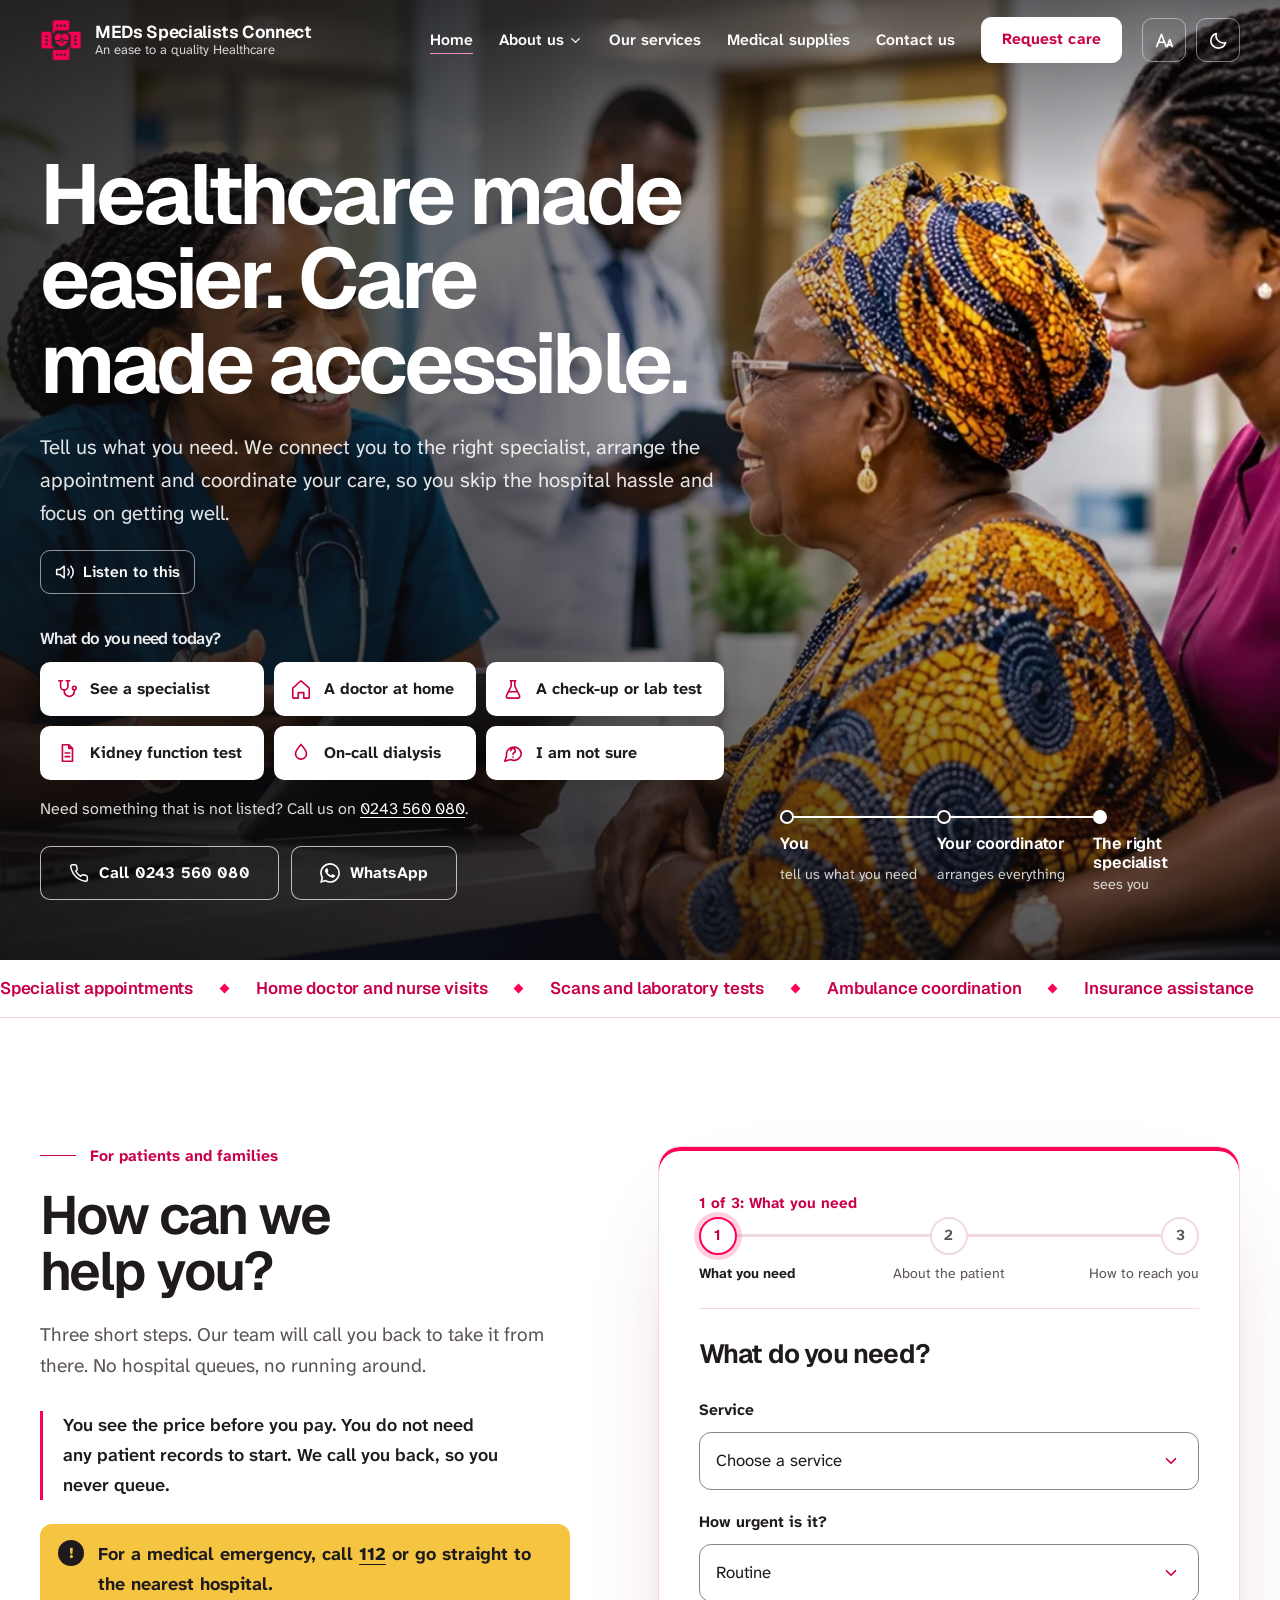
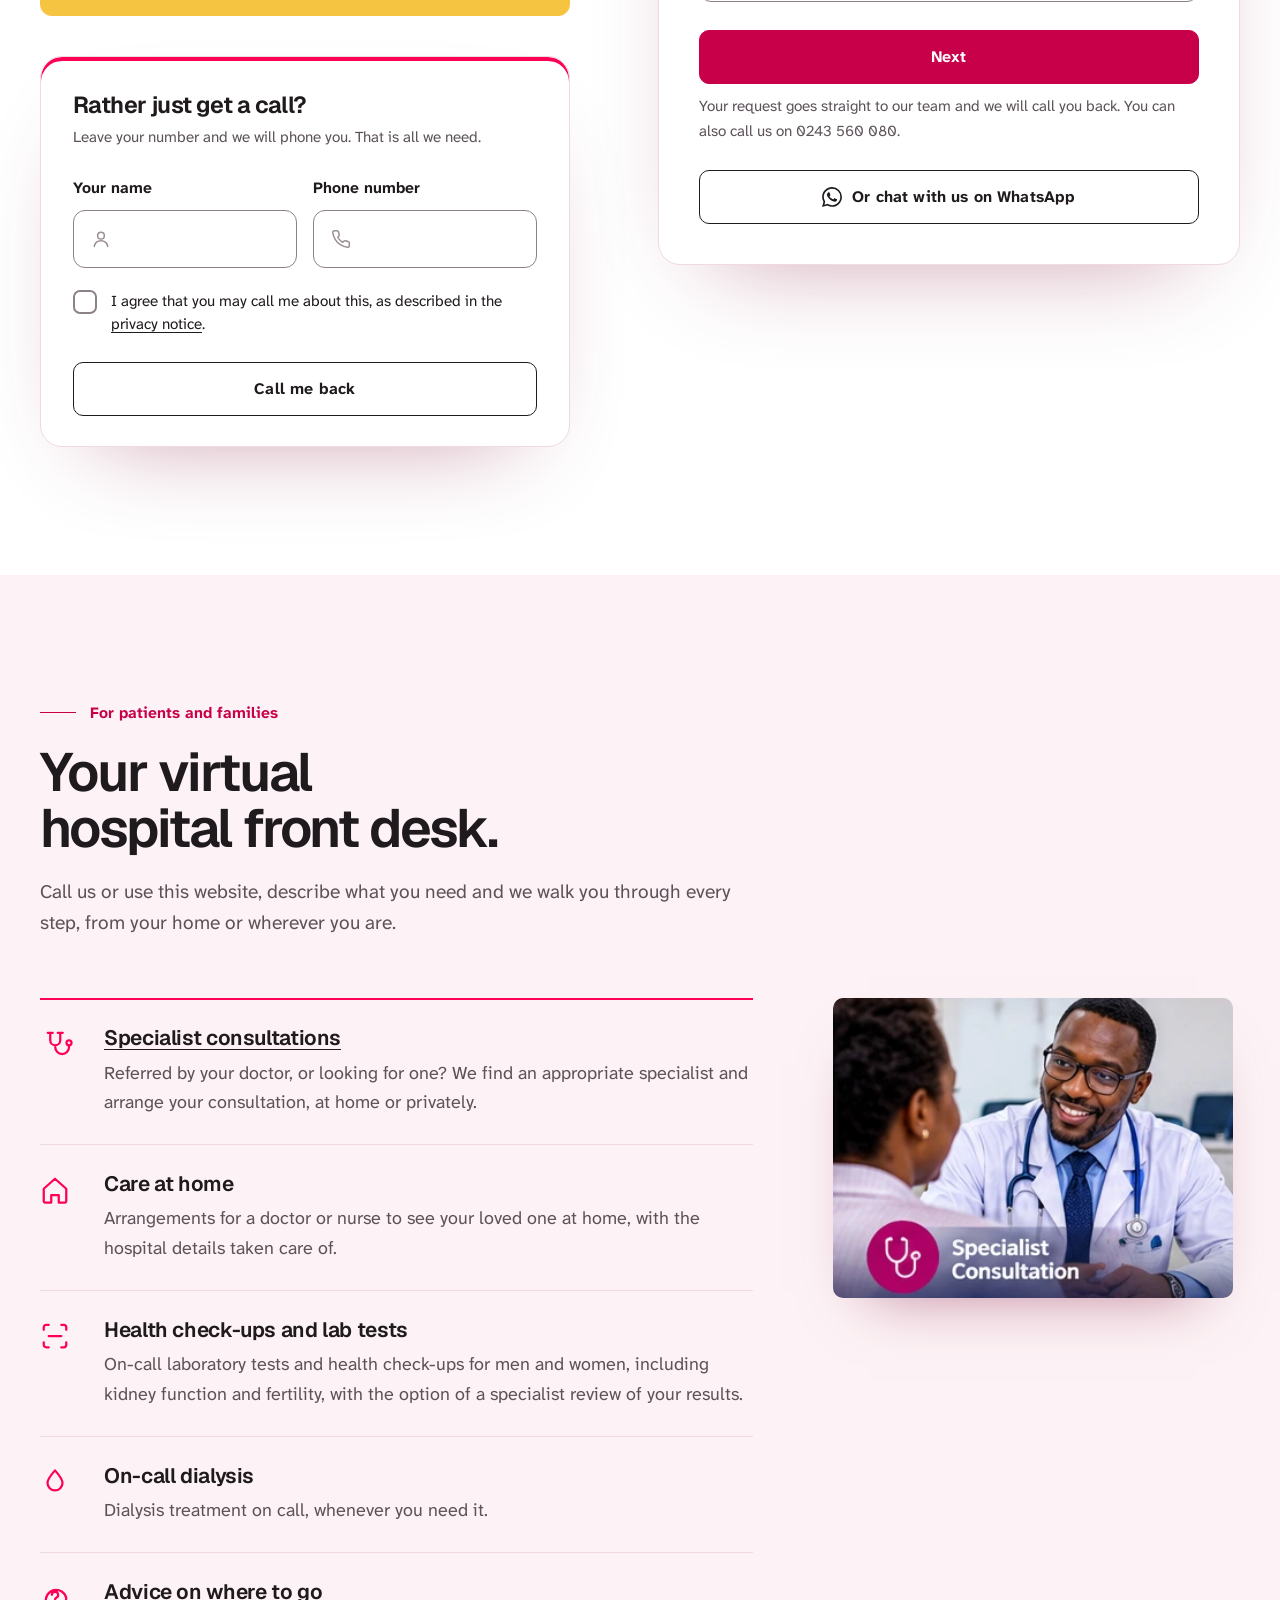
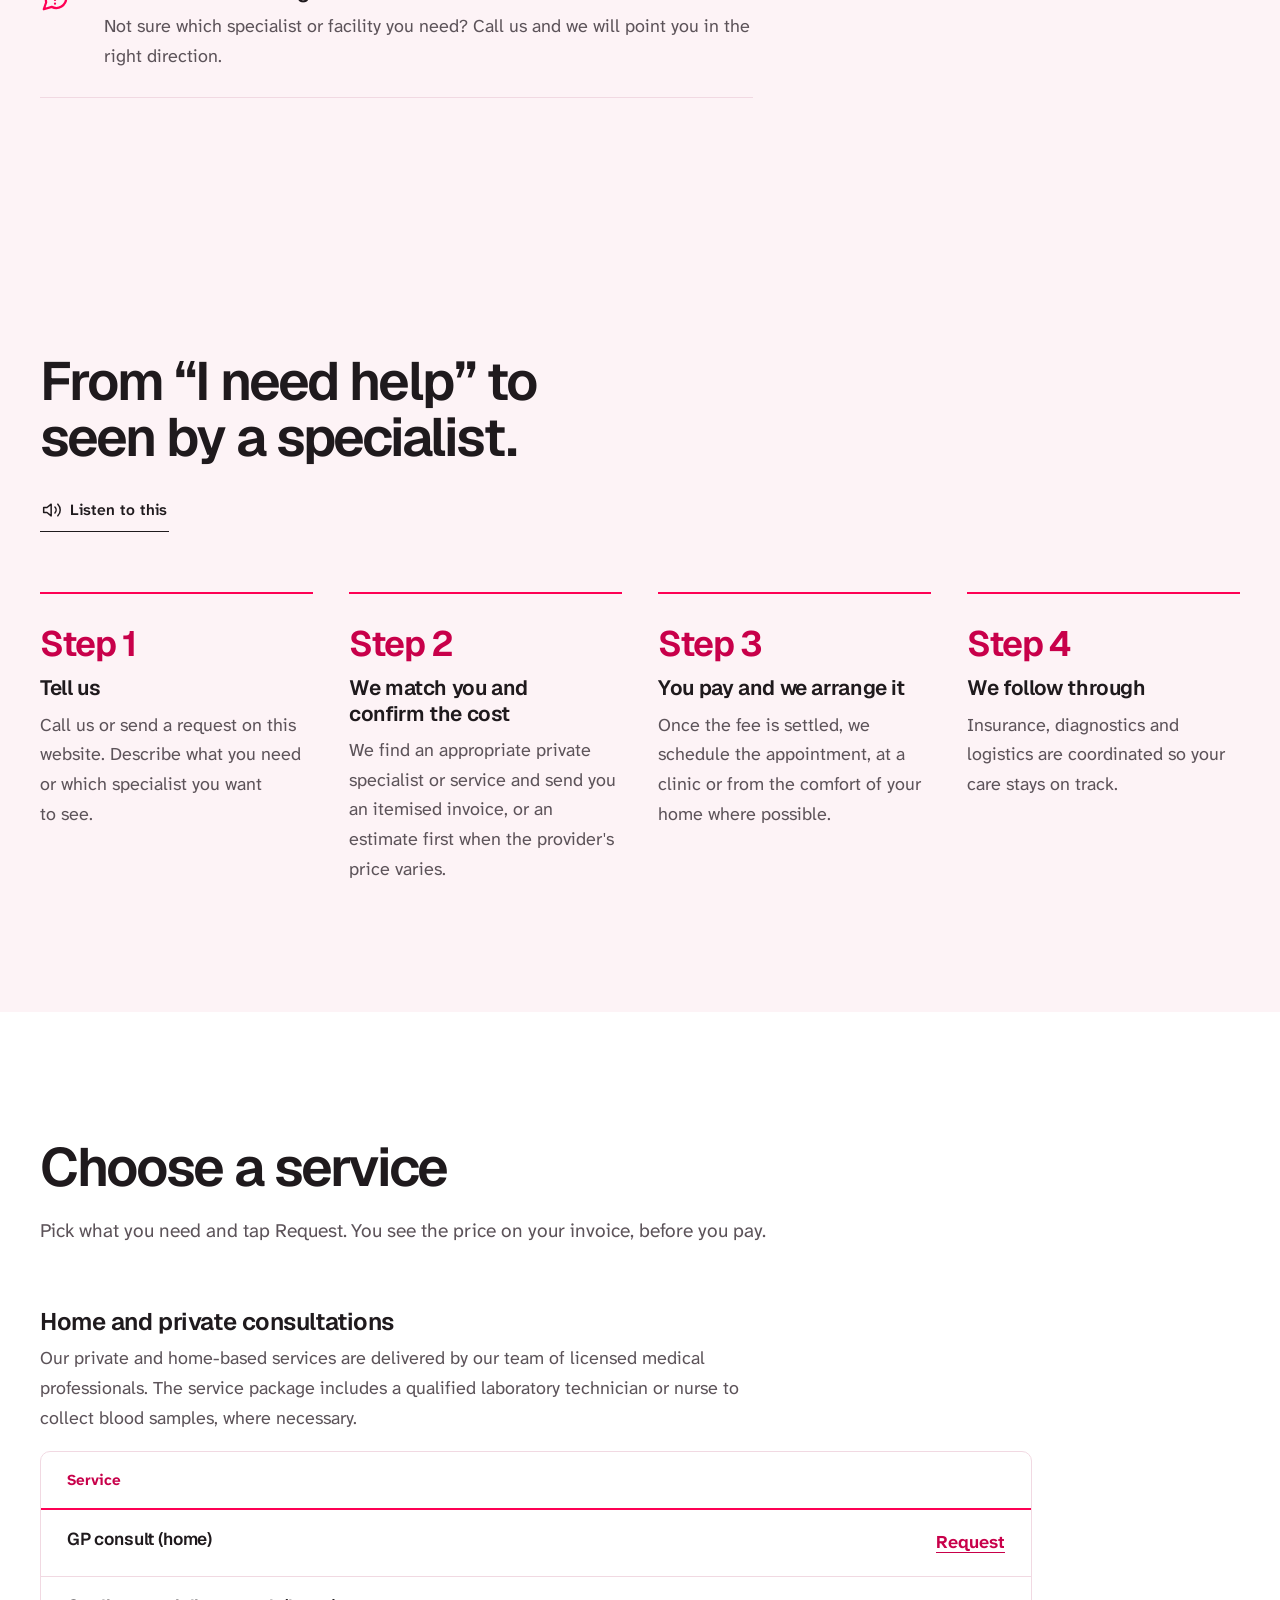
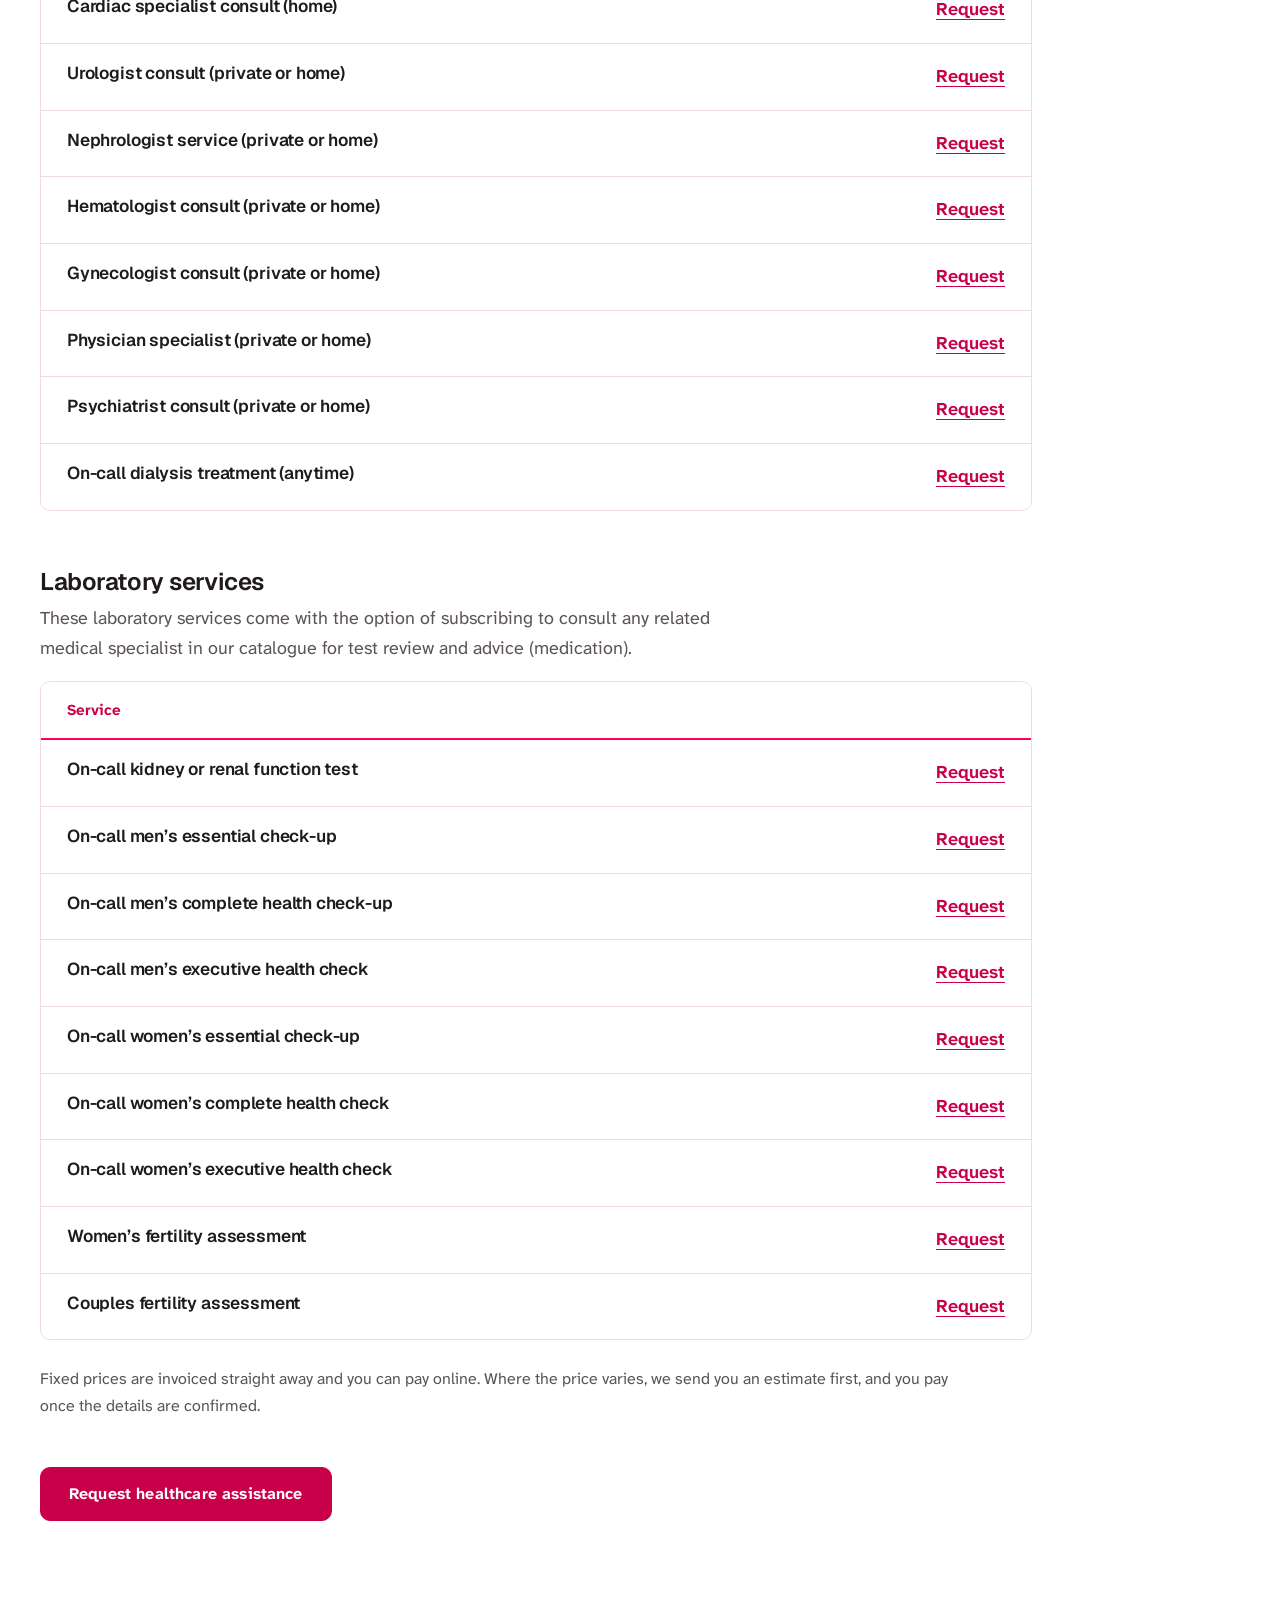
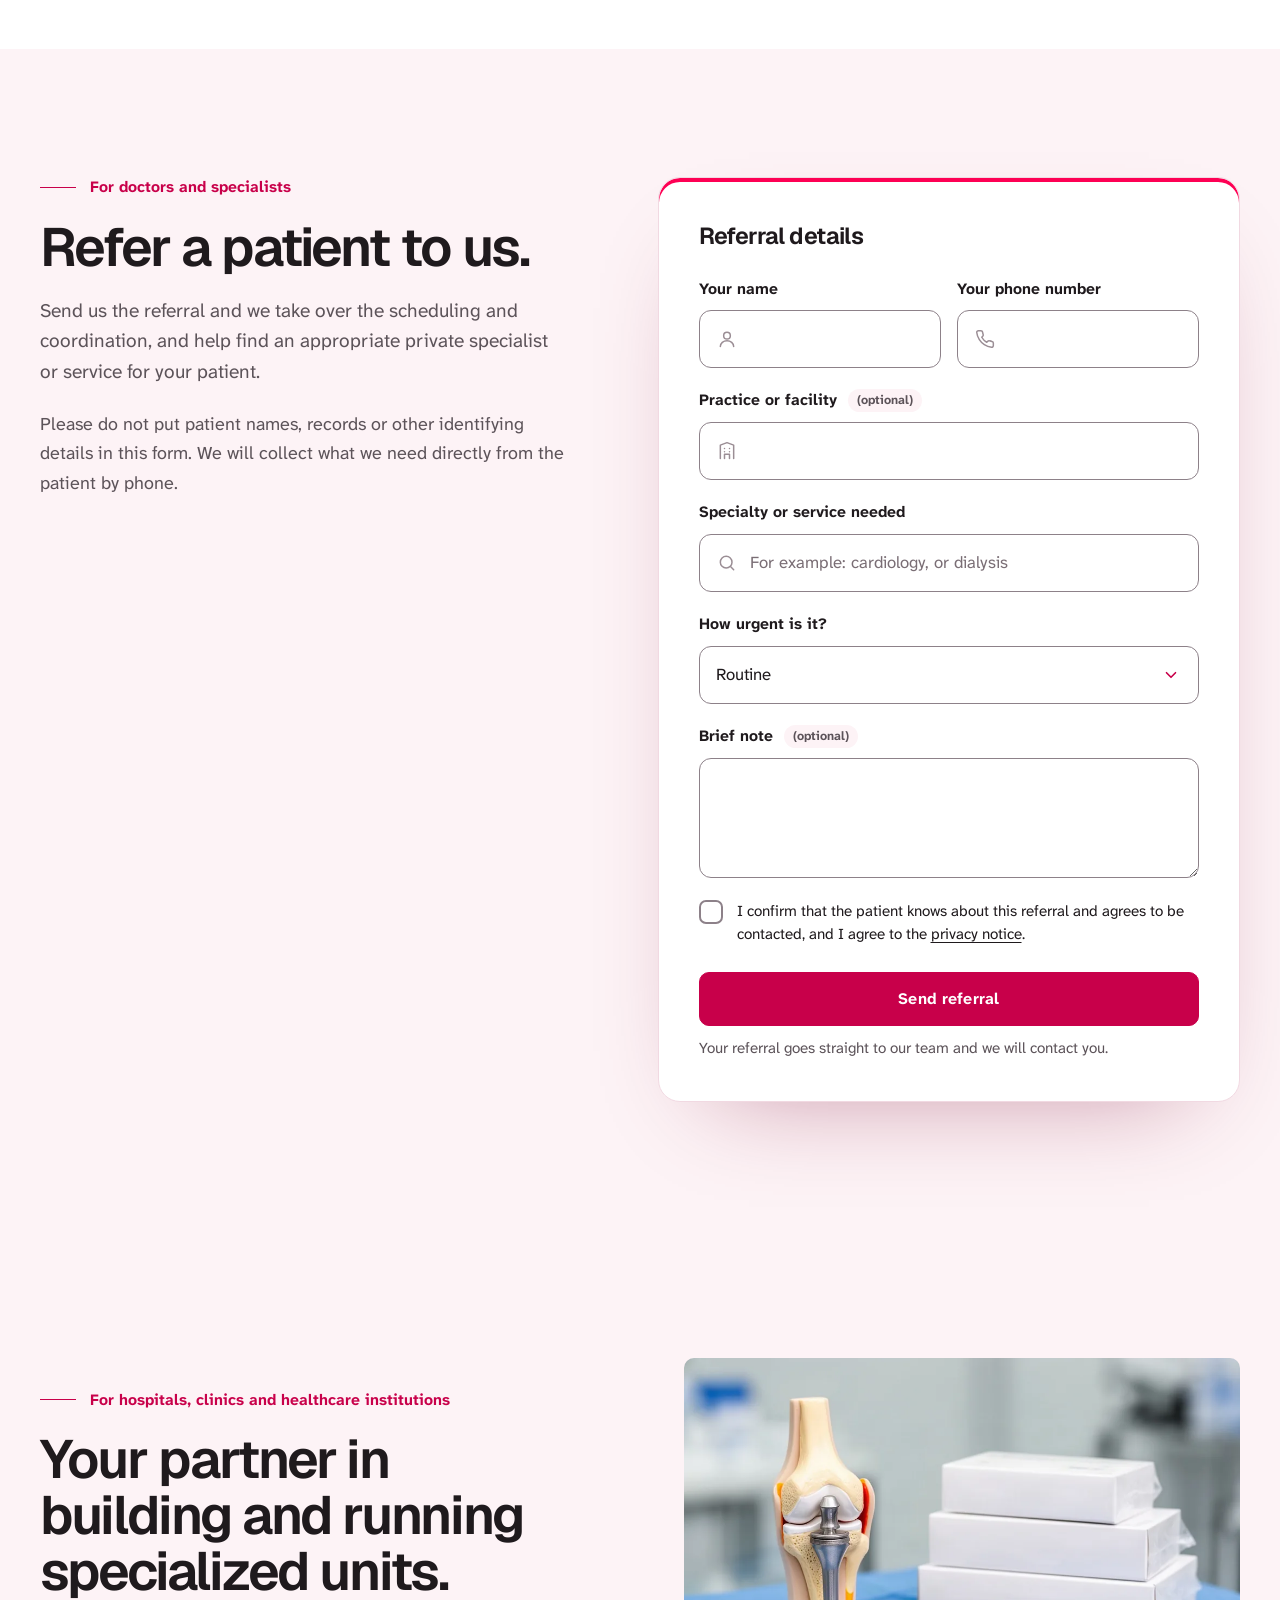
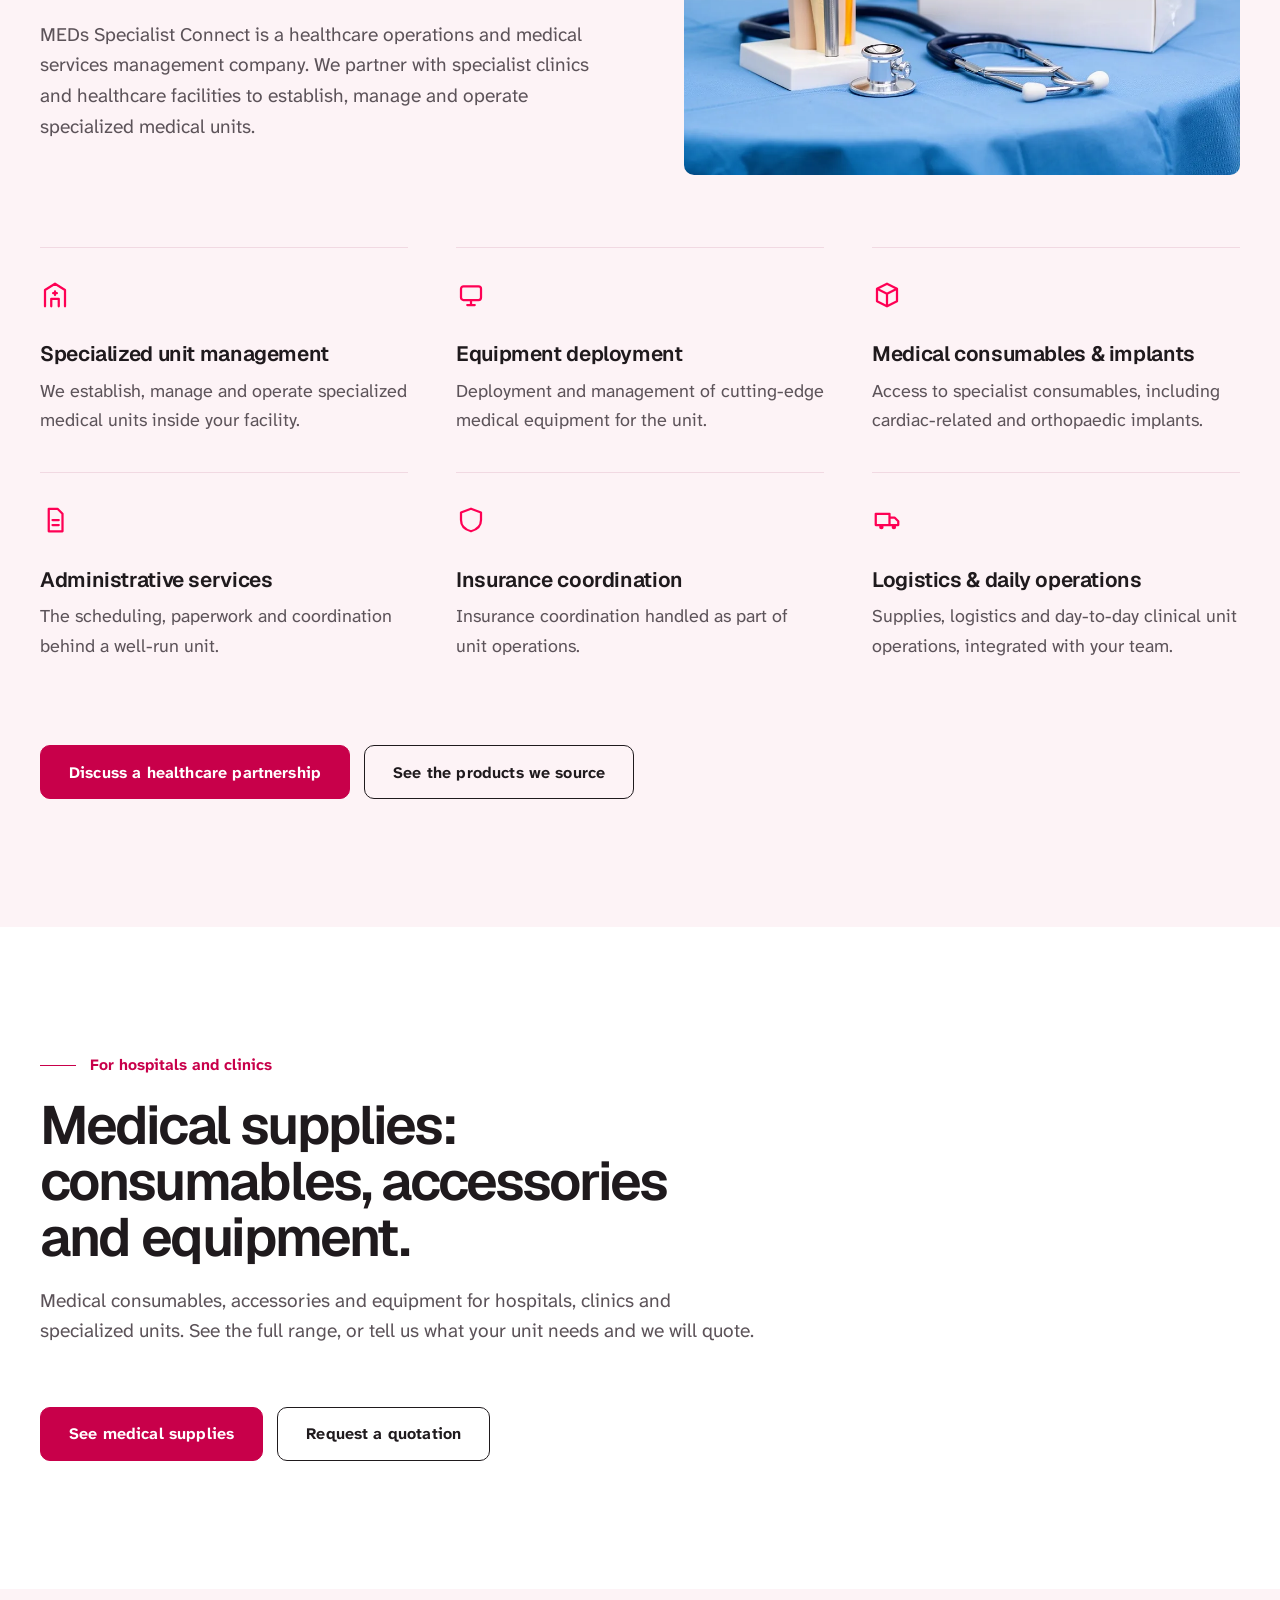
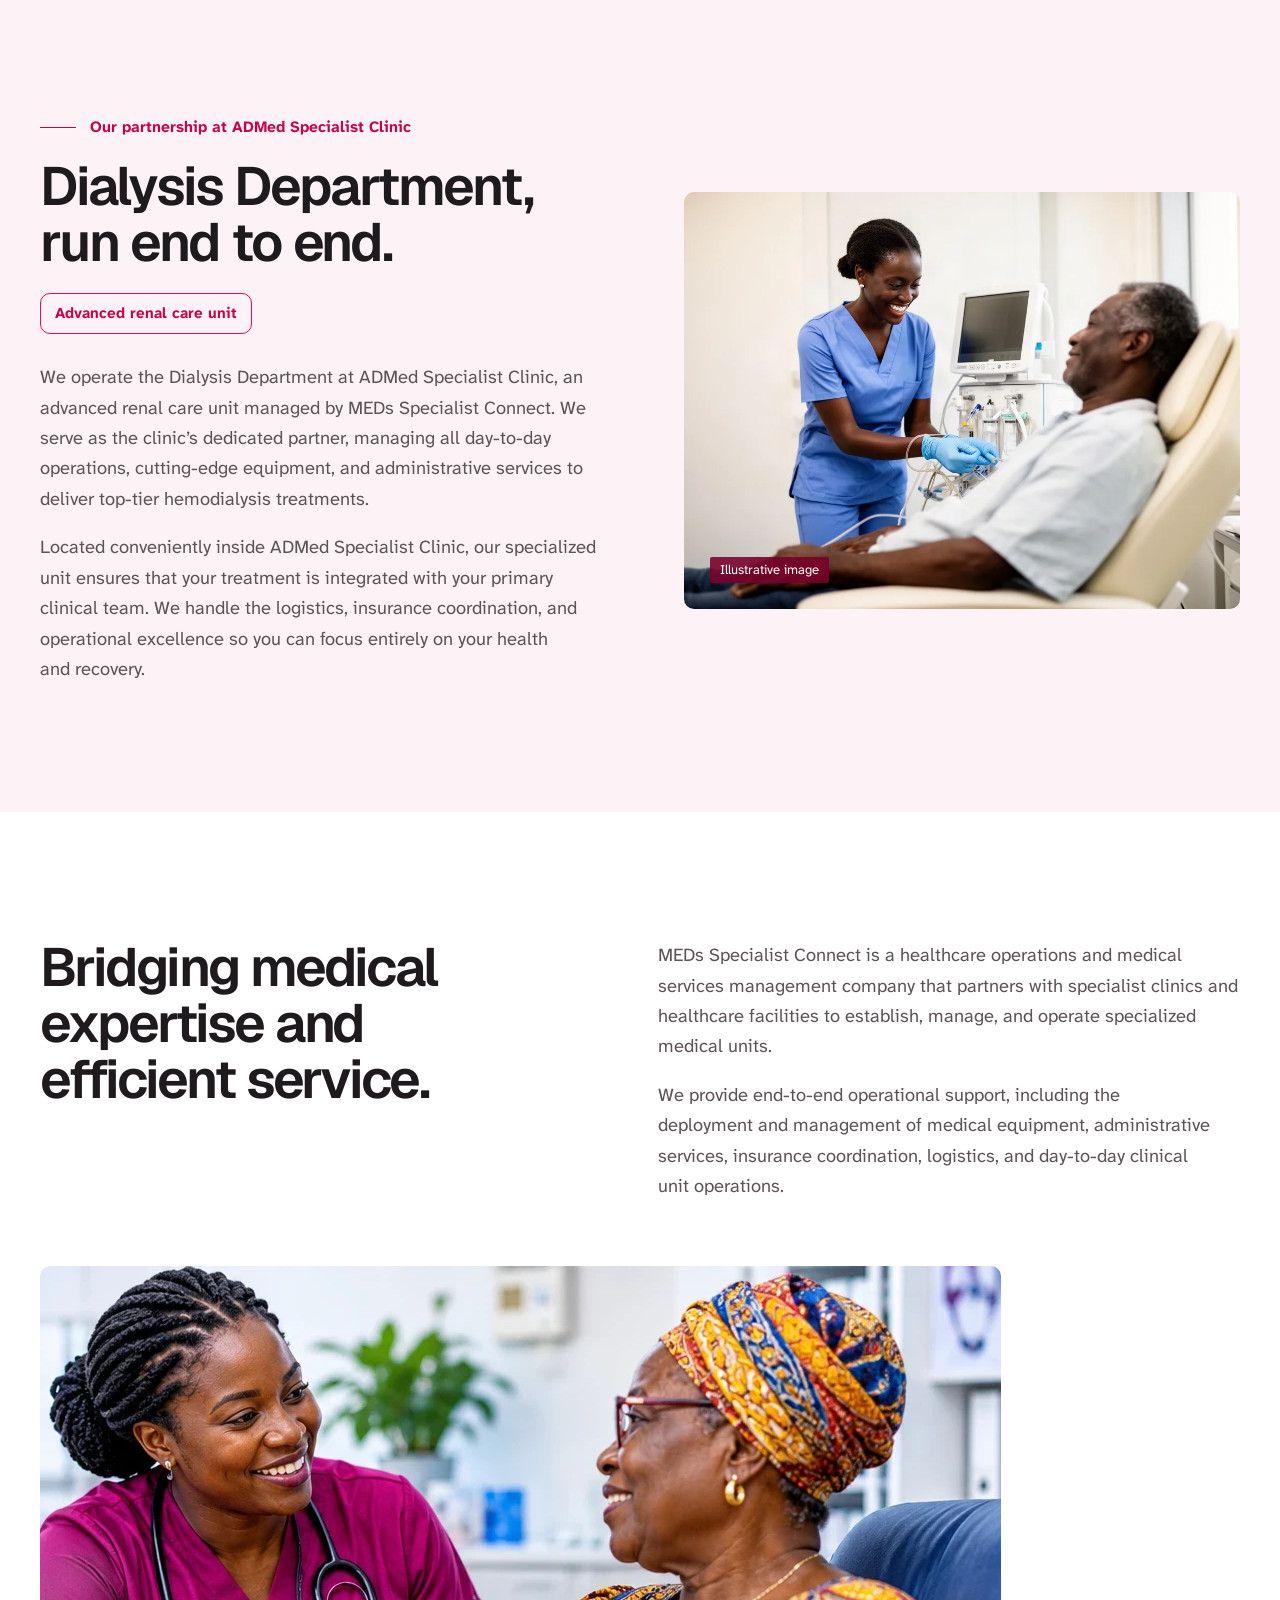
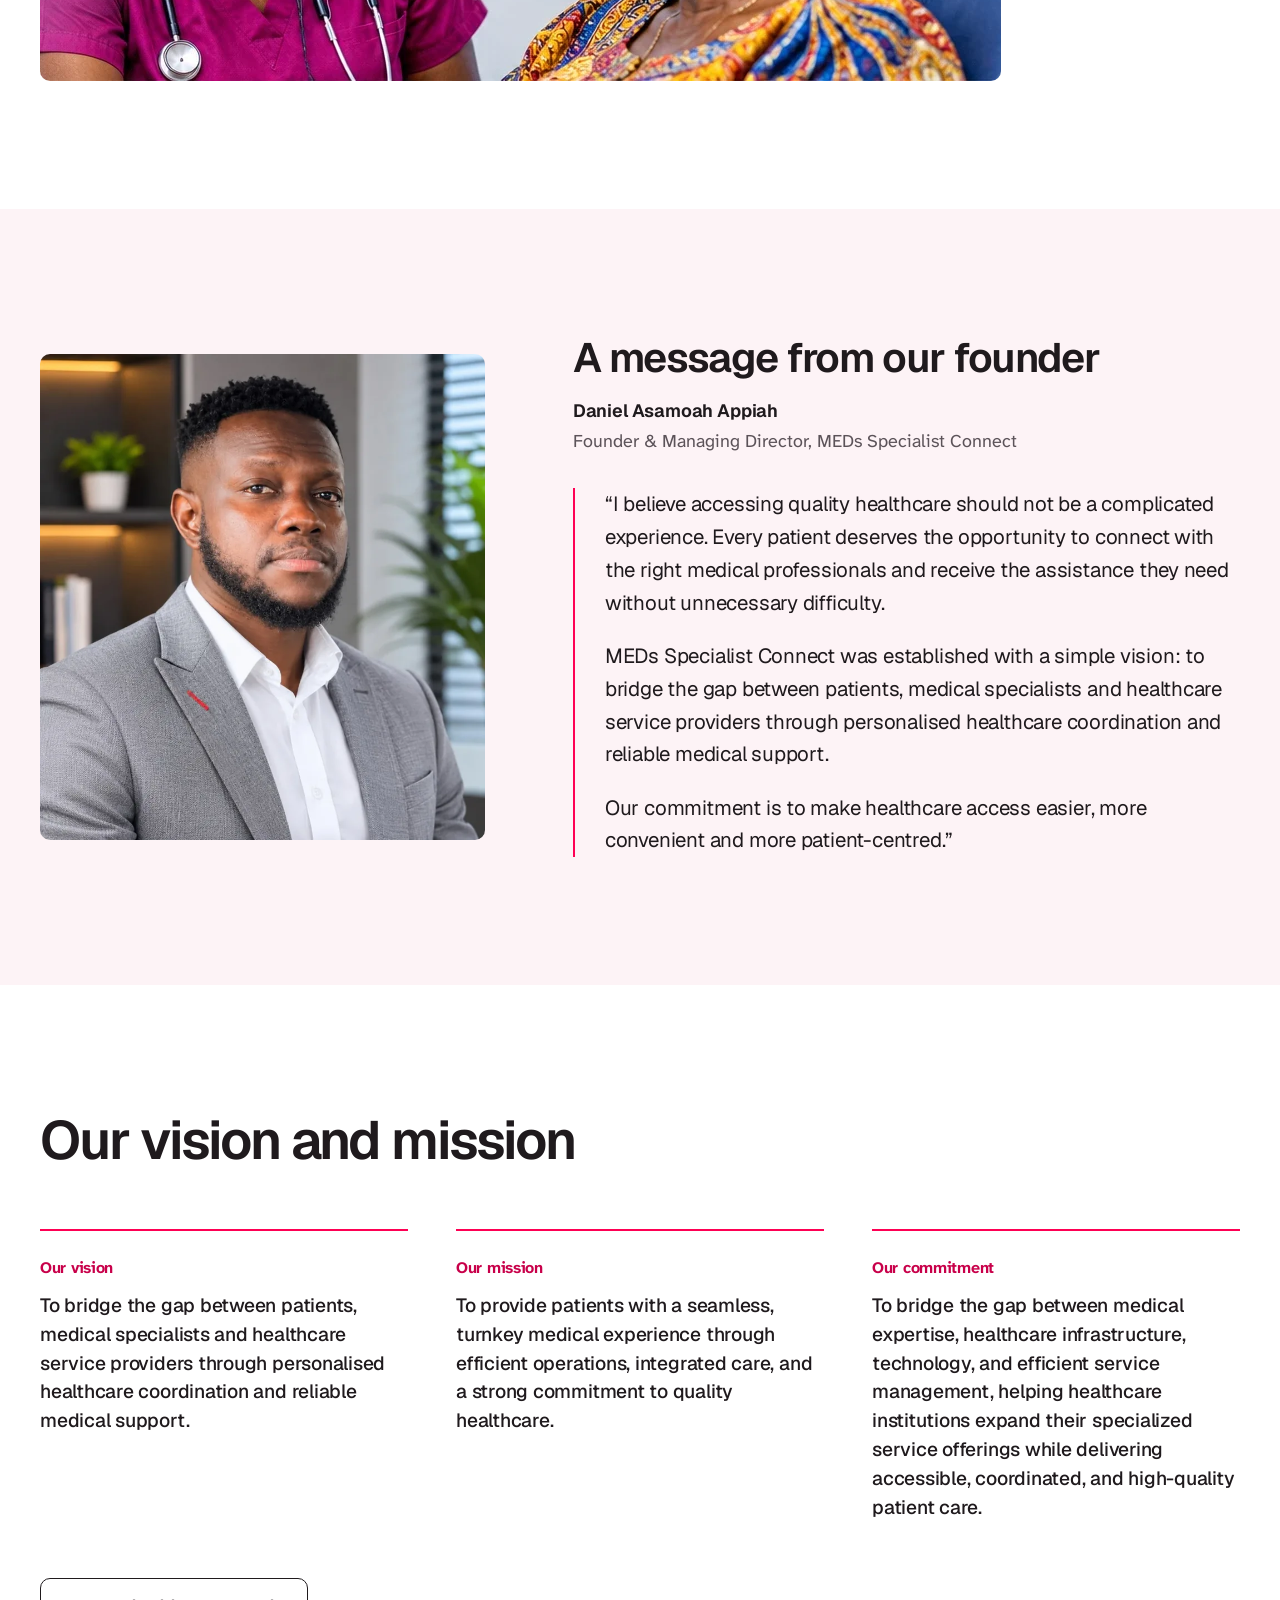
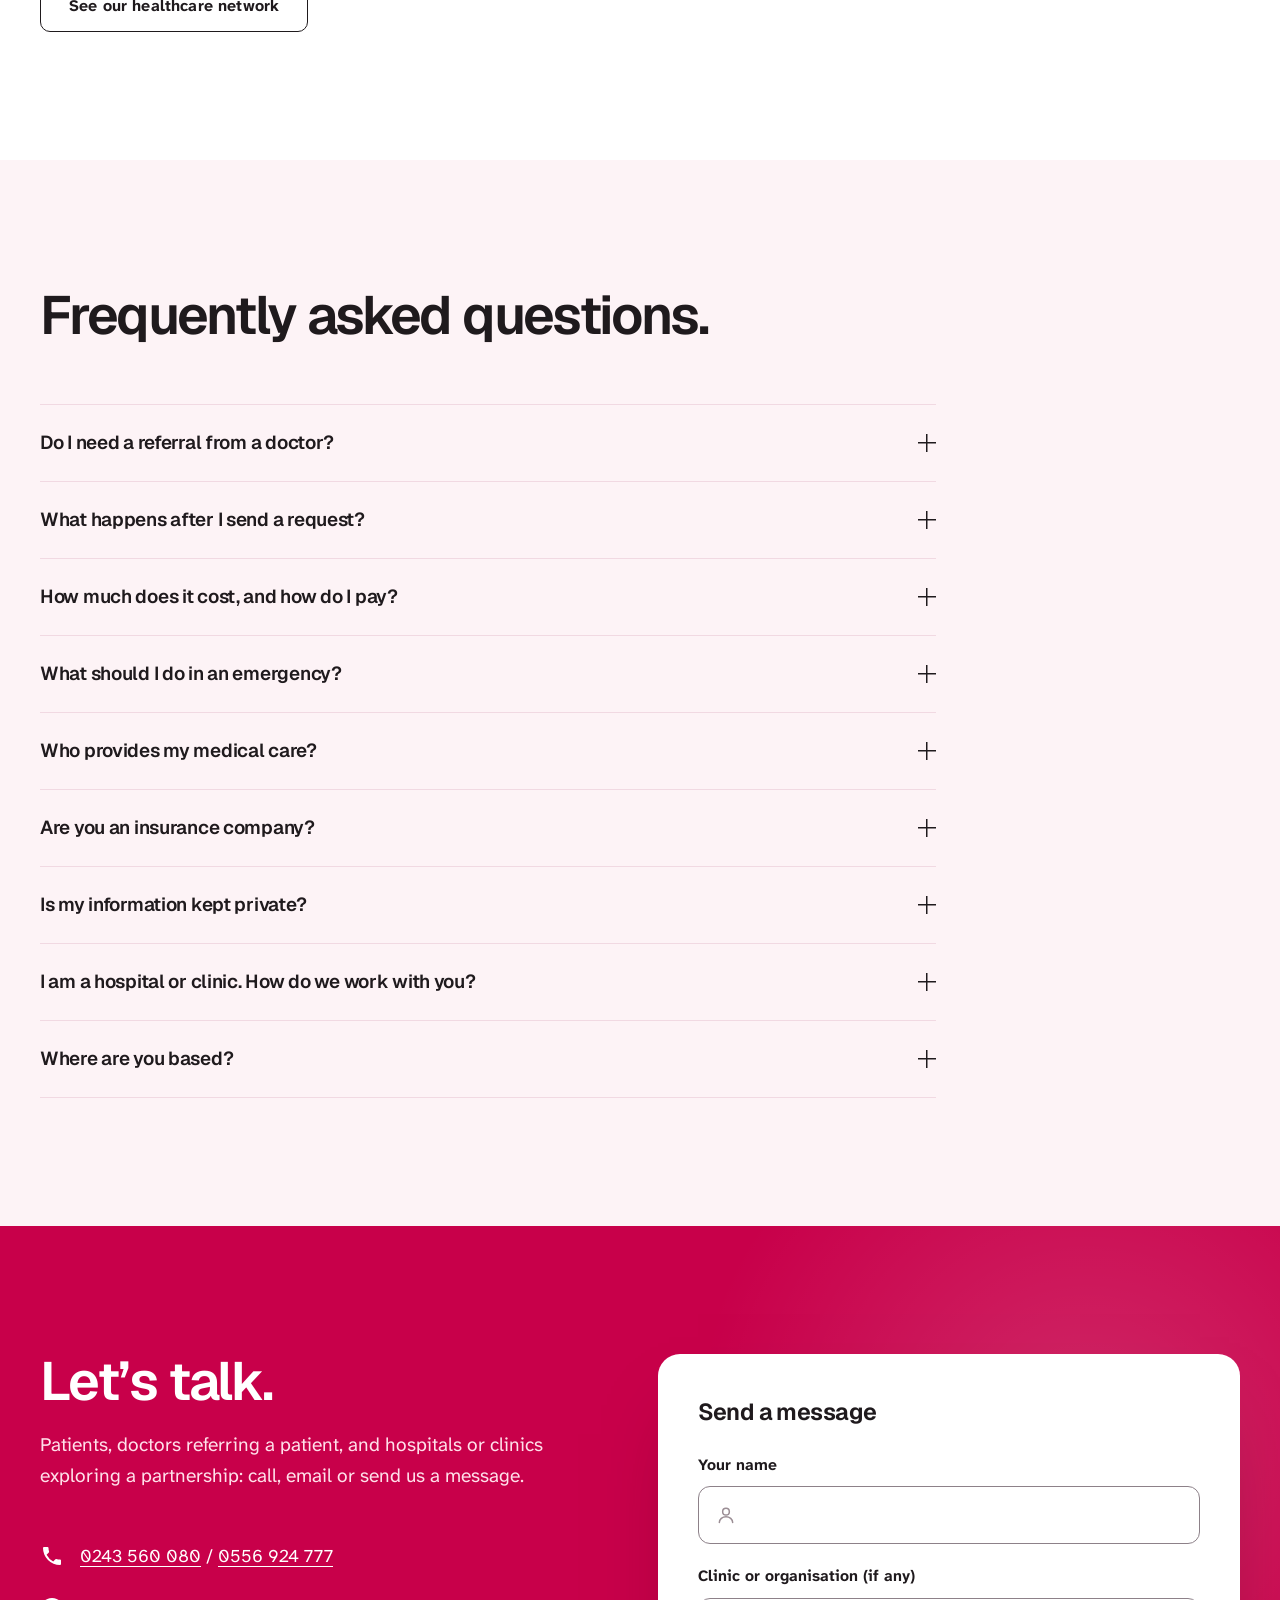
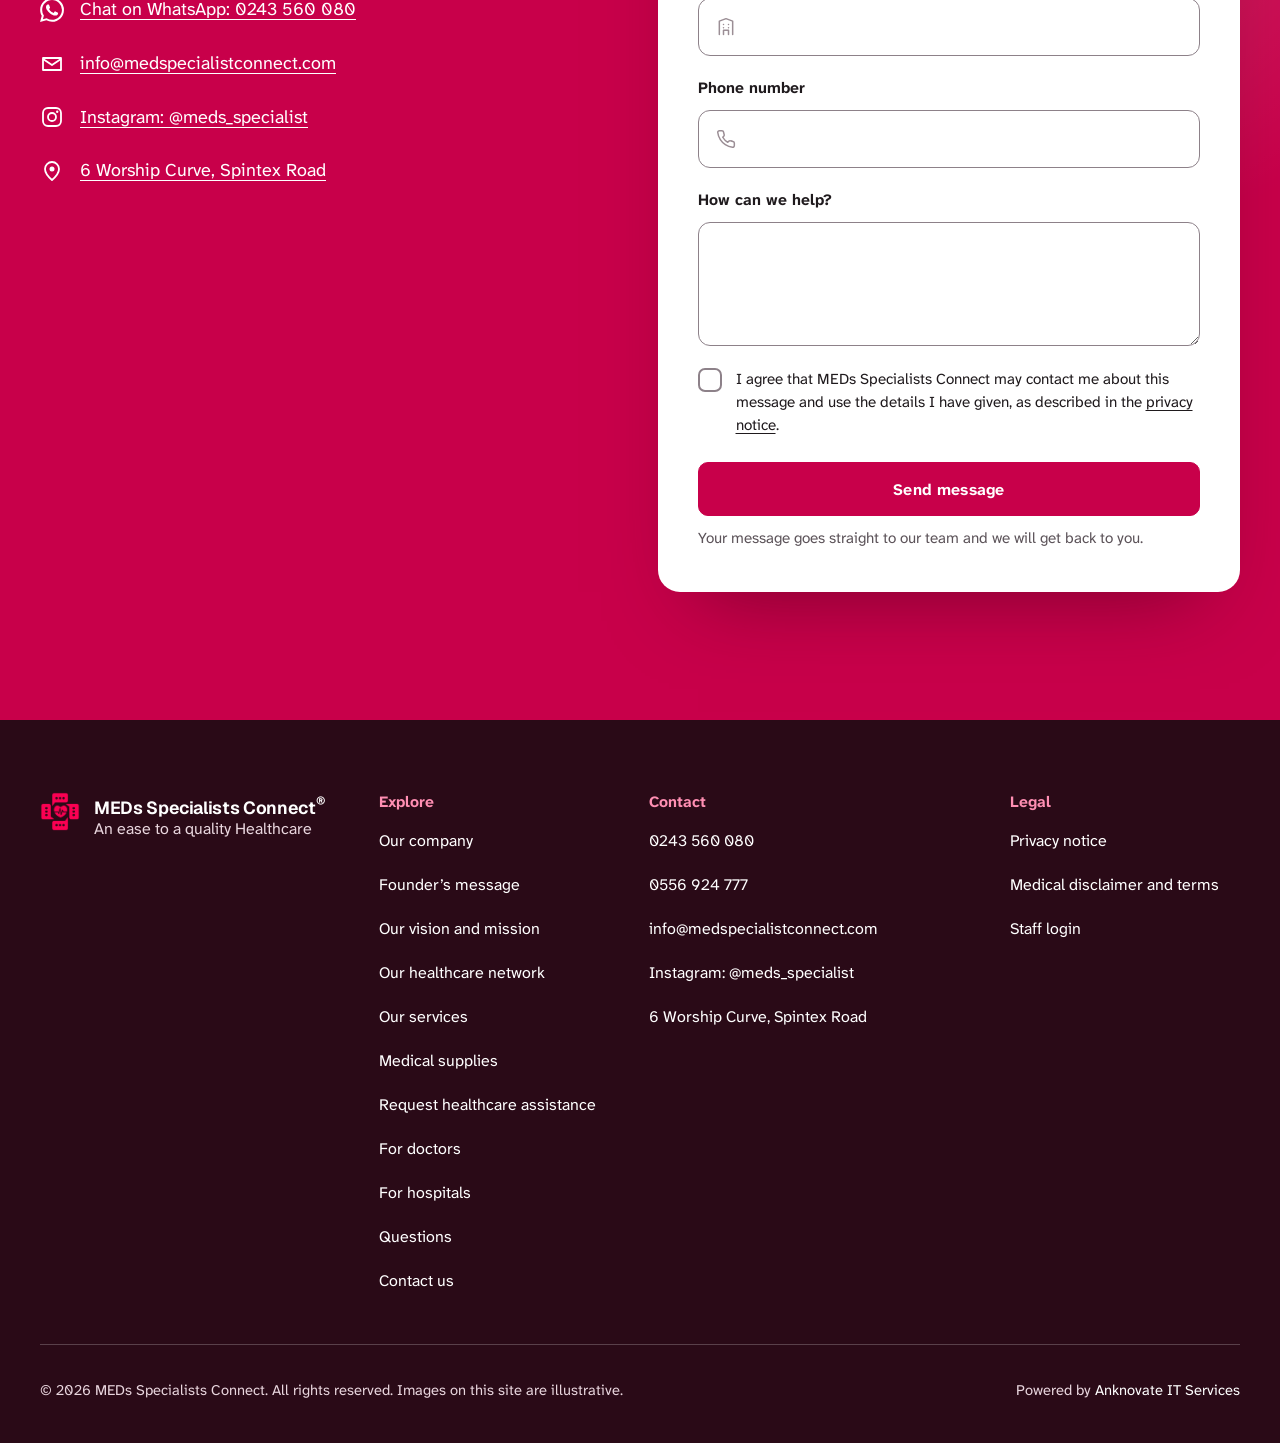
==== commit 3c9fb32d: "Reword the private and home service package note Co-Authored-By: Claude Sonnet 5.5 <noreply@anthropi" ====
--- a/index.html
+++ b/index.html
@@ -321,7 +321,7 @@
         </div>
 
         <h3 class="price-group">Home and private consultations</h3>
-        <p class="price-note">These services by our medical licensed team come with a lab or nurse technician to take blood samples as may be required.</p>
+        <p class="price-note">Our private and home-based services are delivered by our team of licensed medical professionals. The service package includes a qualified laboratory technician or nurse to collect blood samples, where necessary.</p>
         <div class="table-wrap">
           <table class="fee-table">
             <caption class="sr">Home and private consultations</caption>
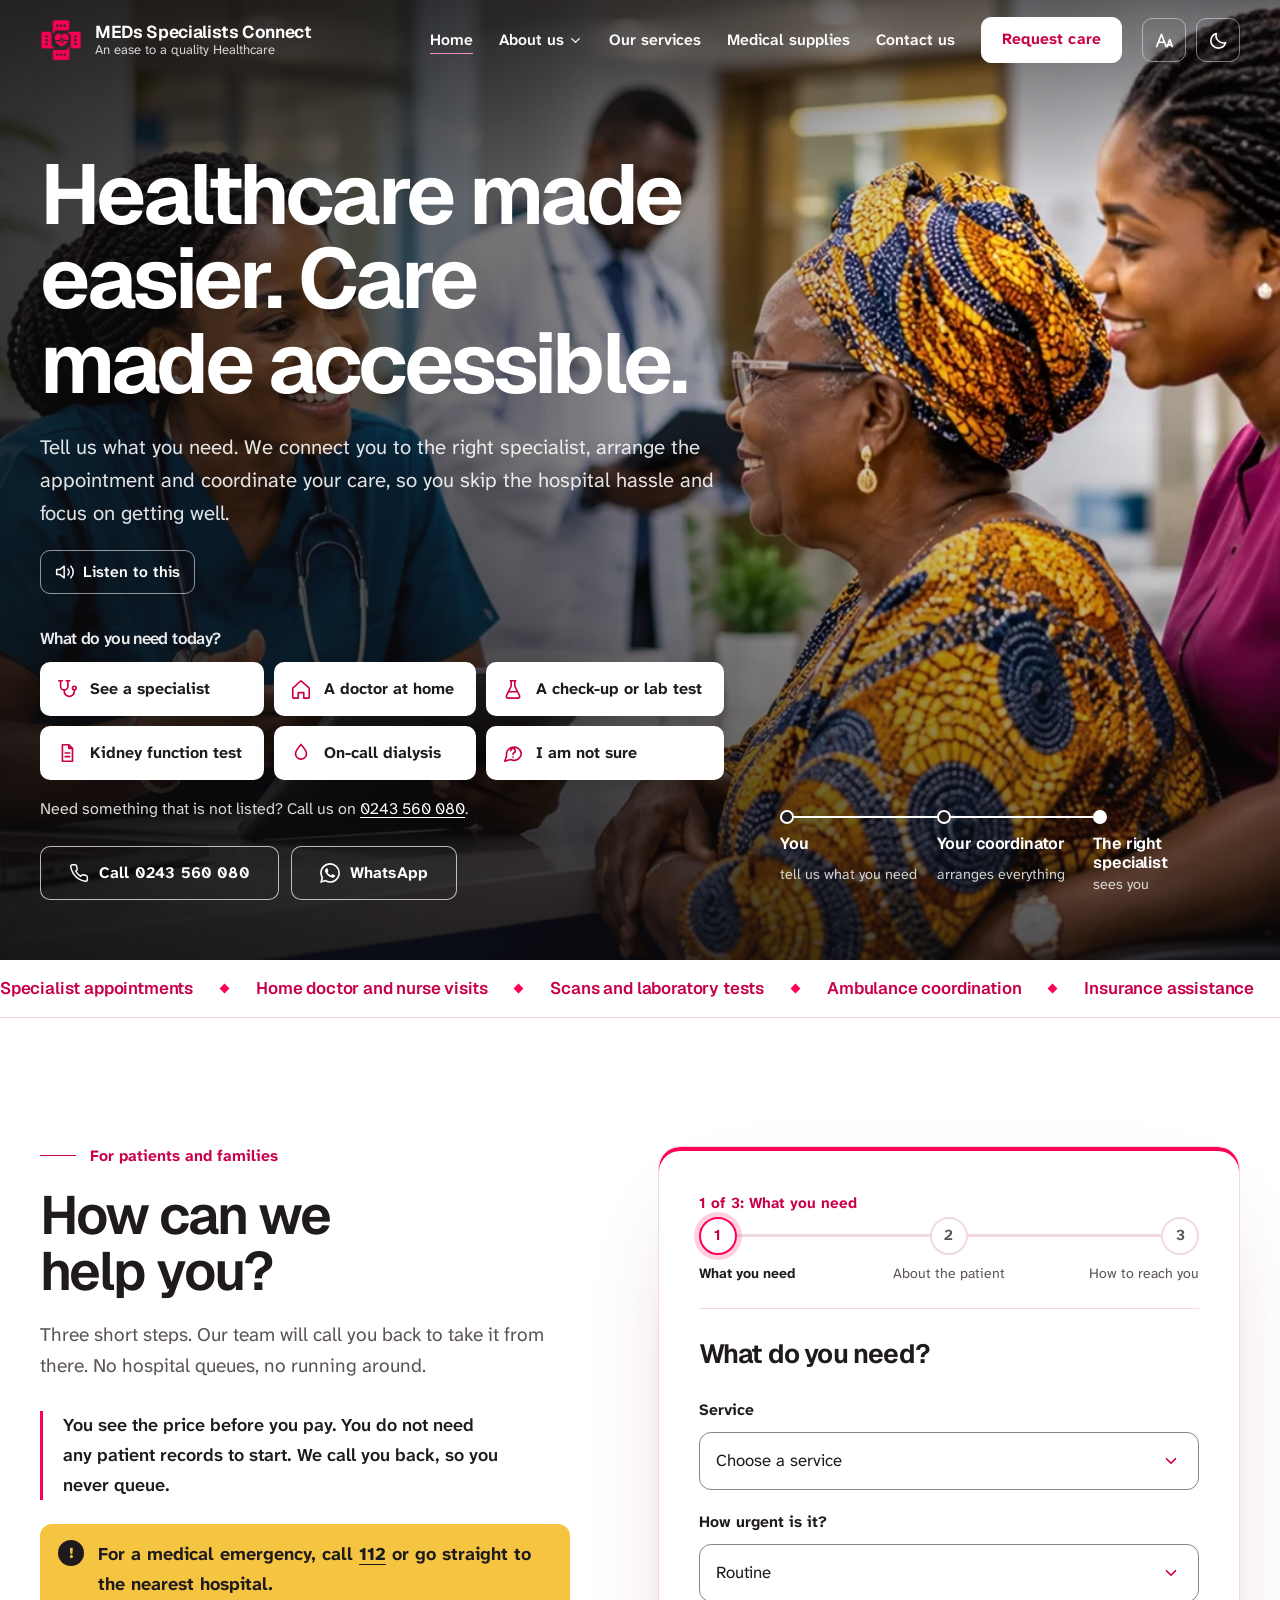
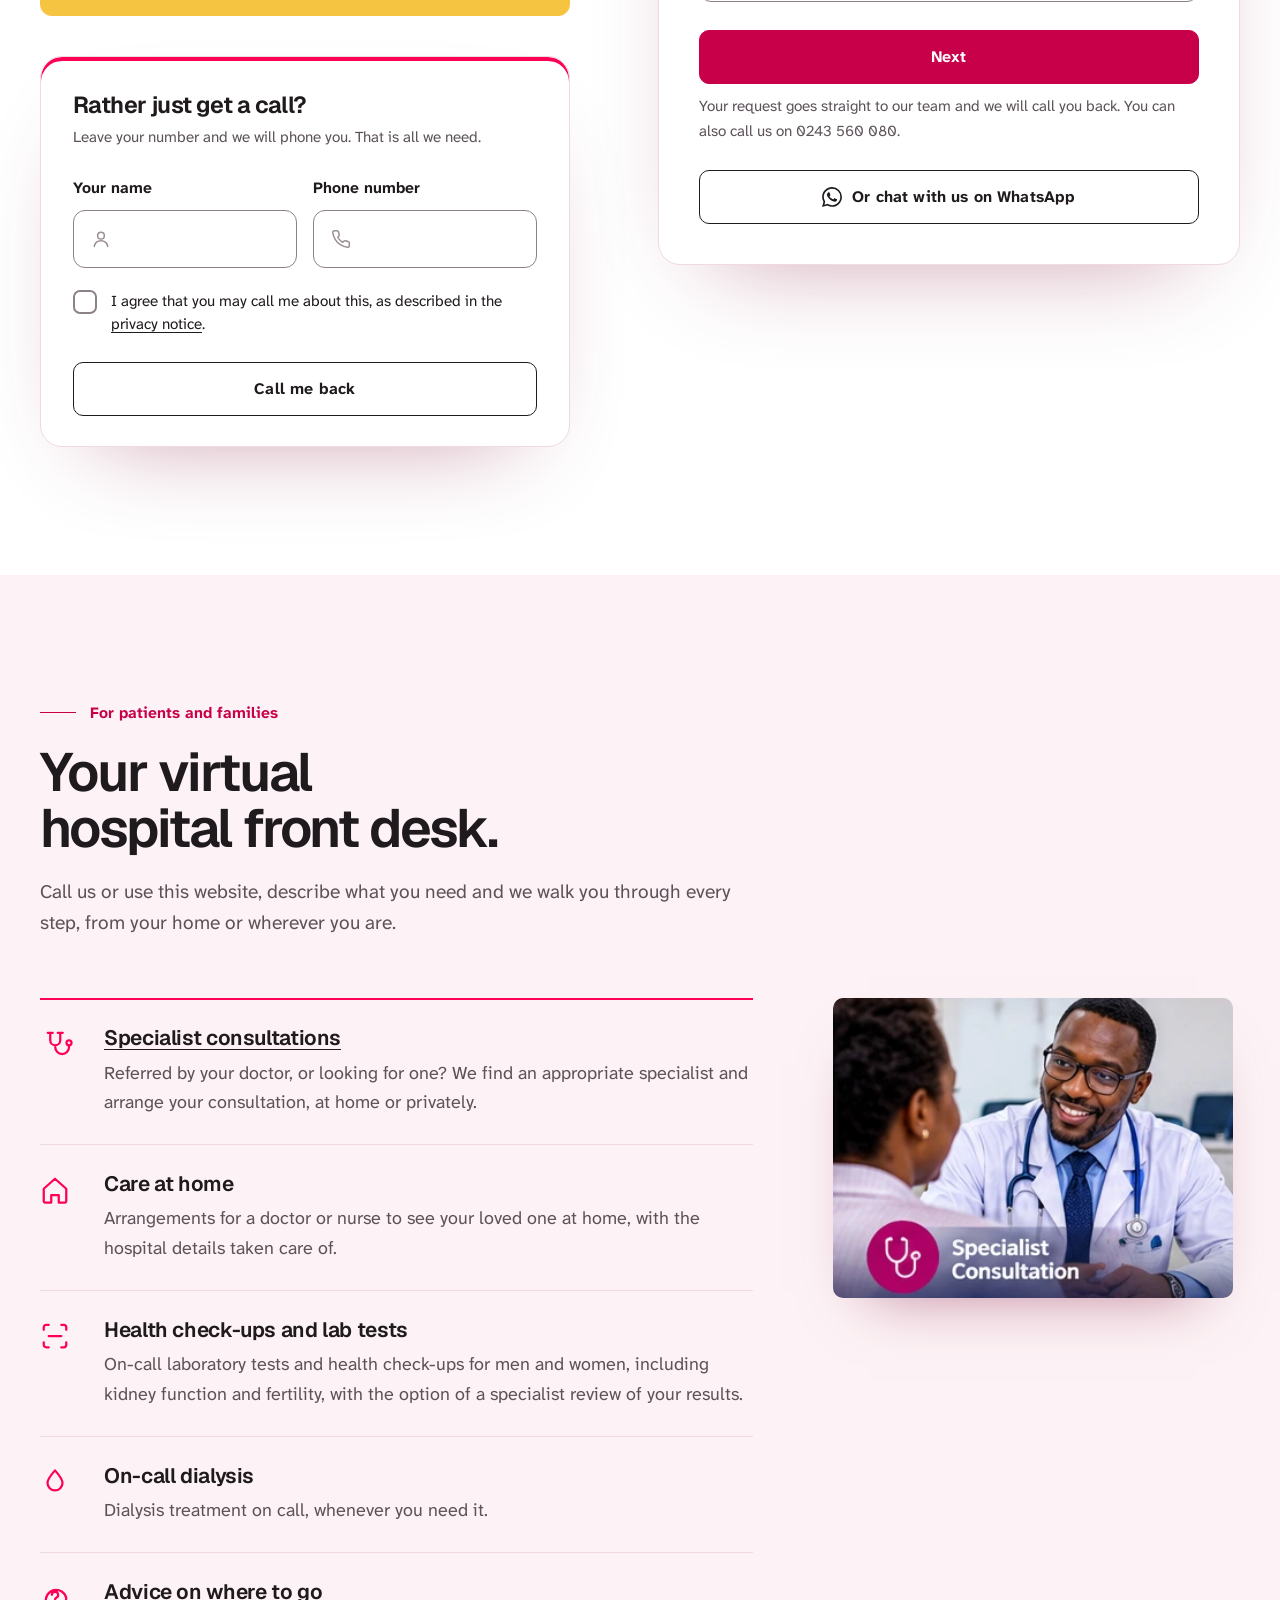
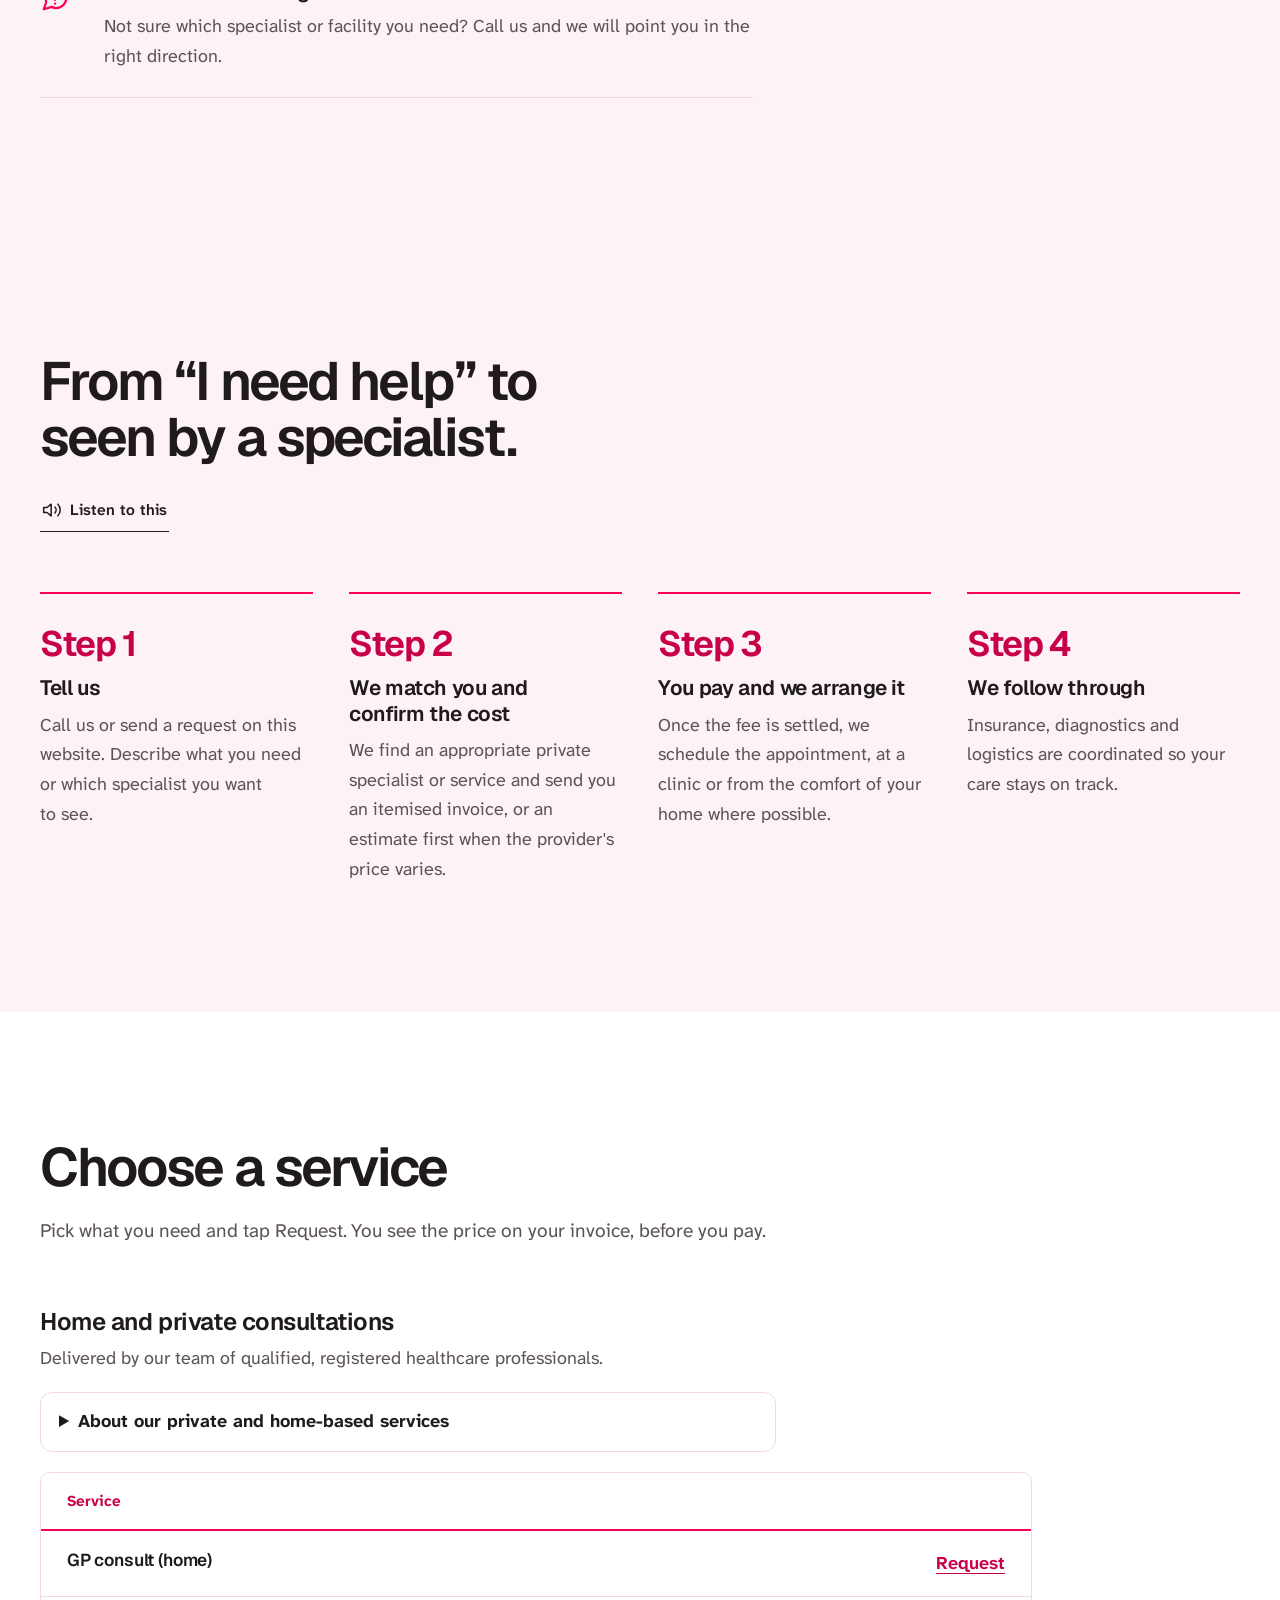
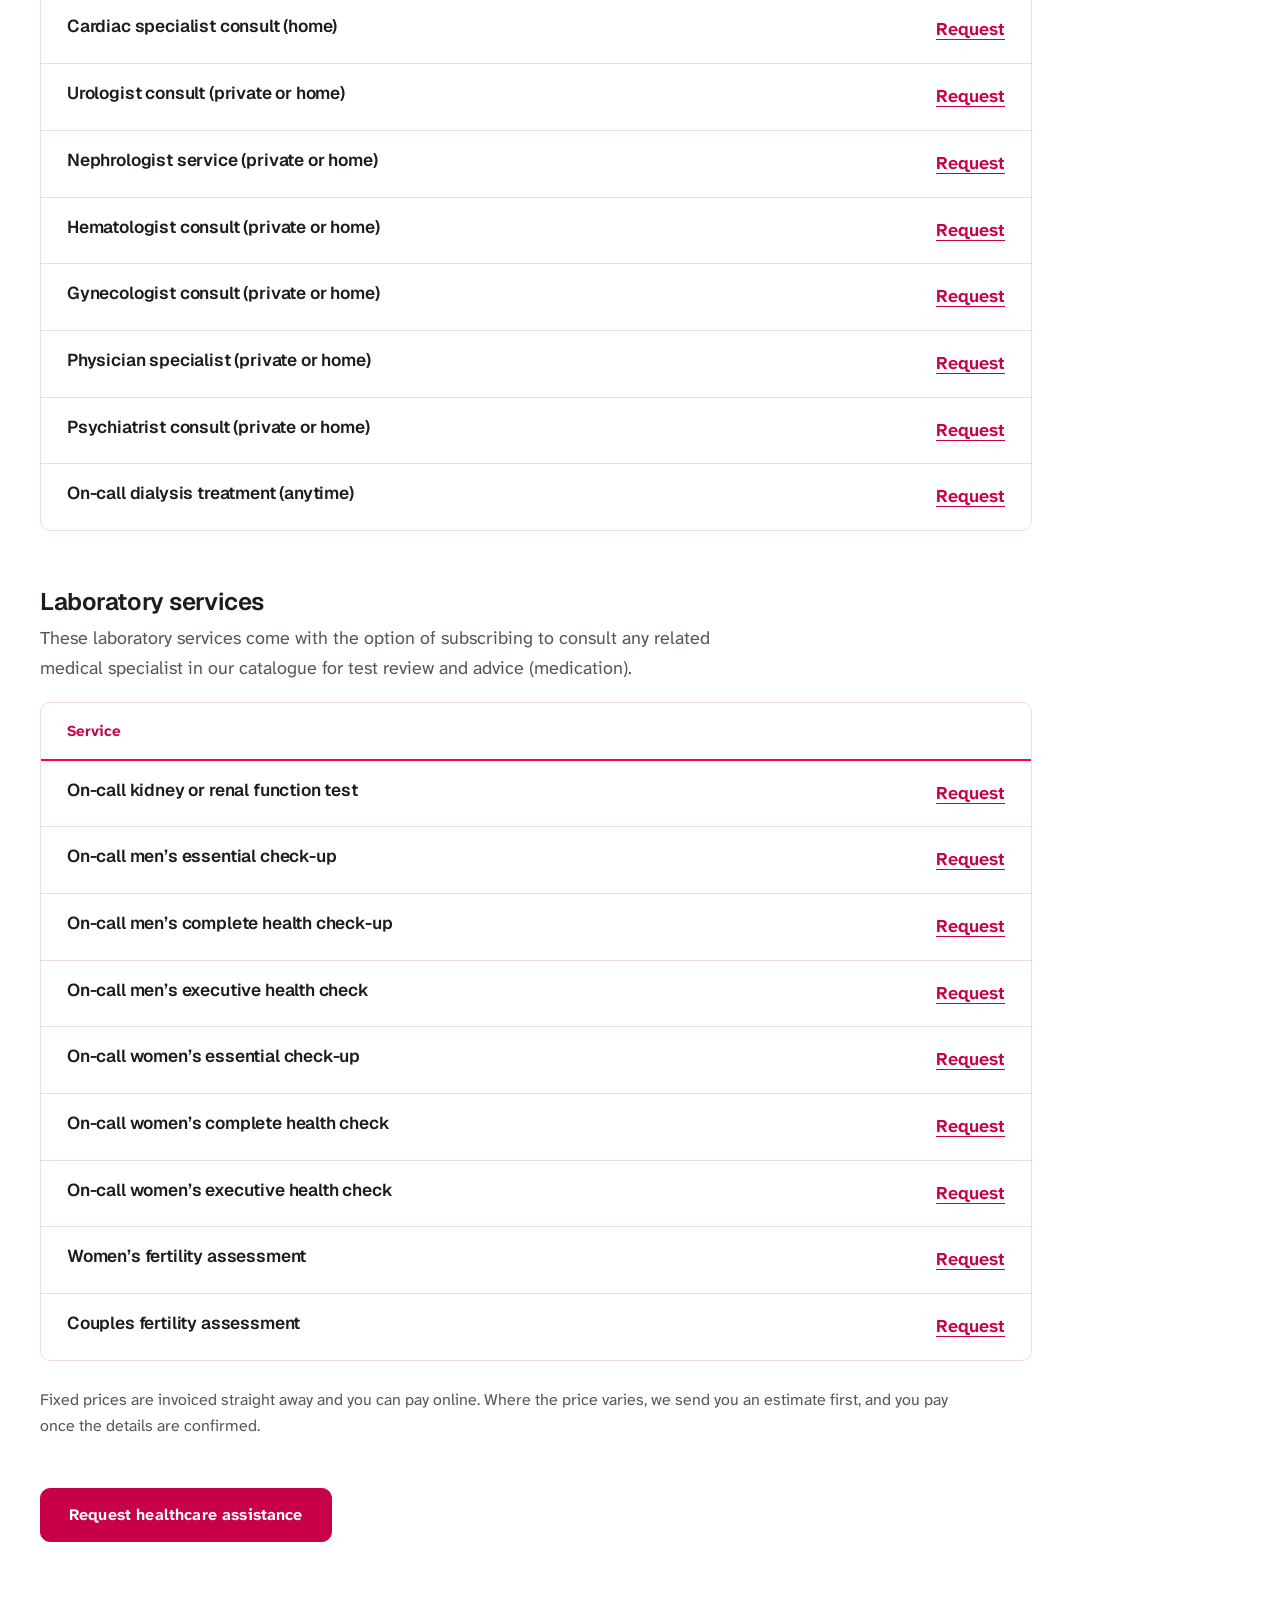
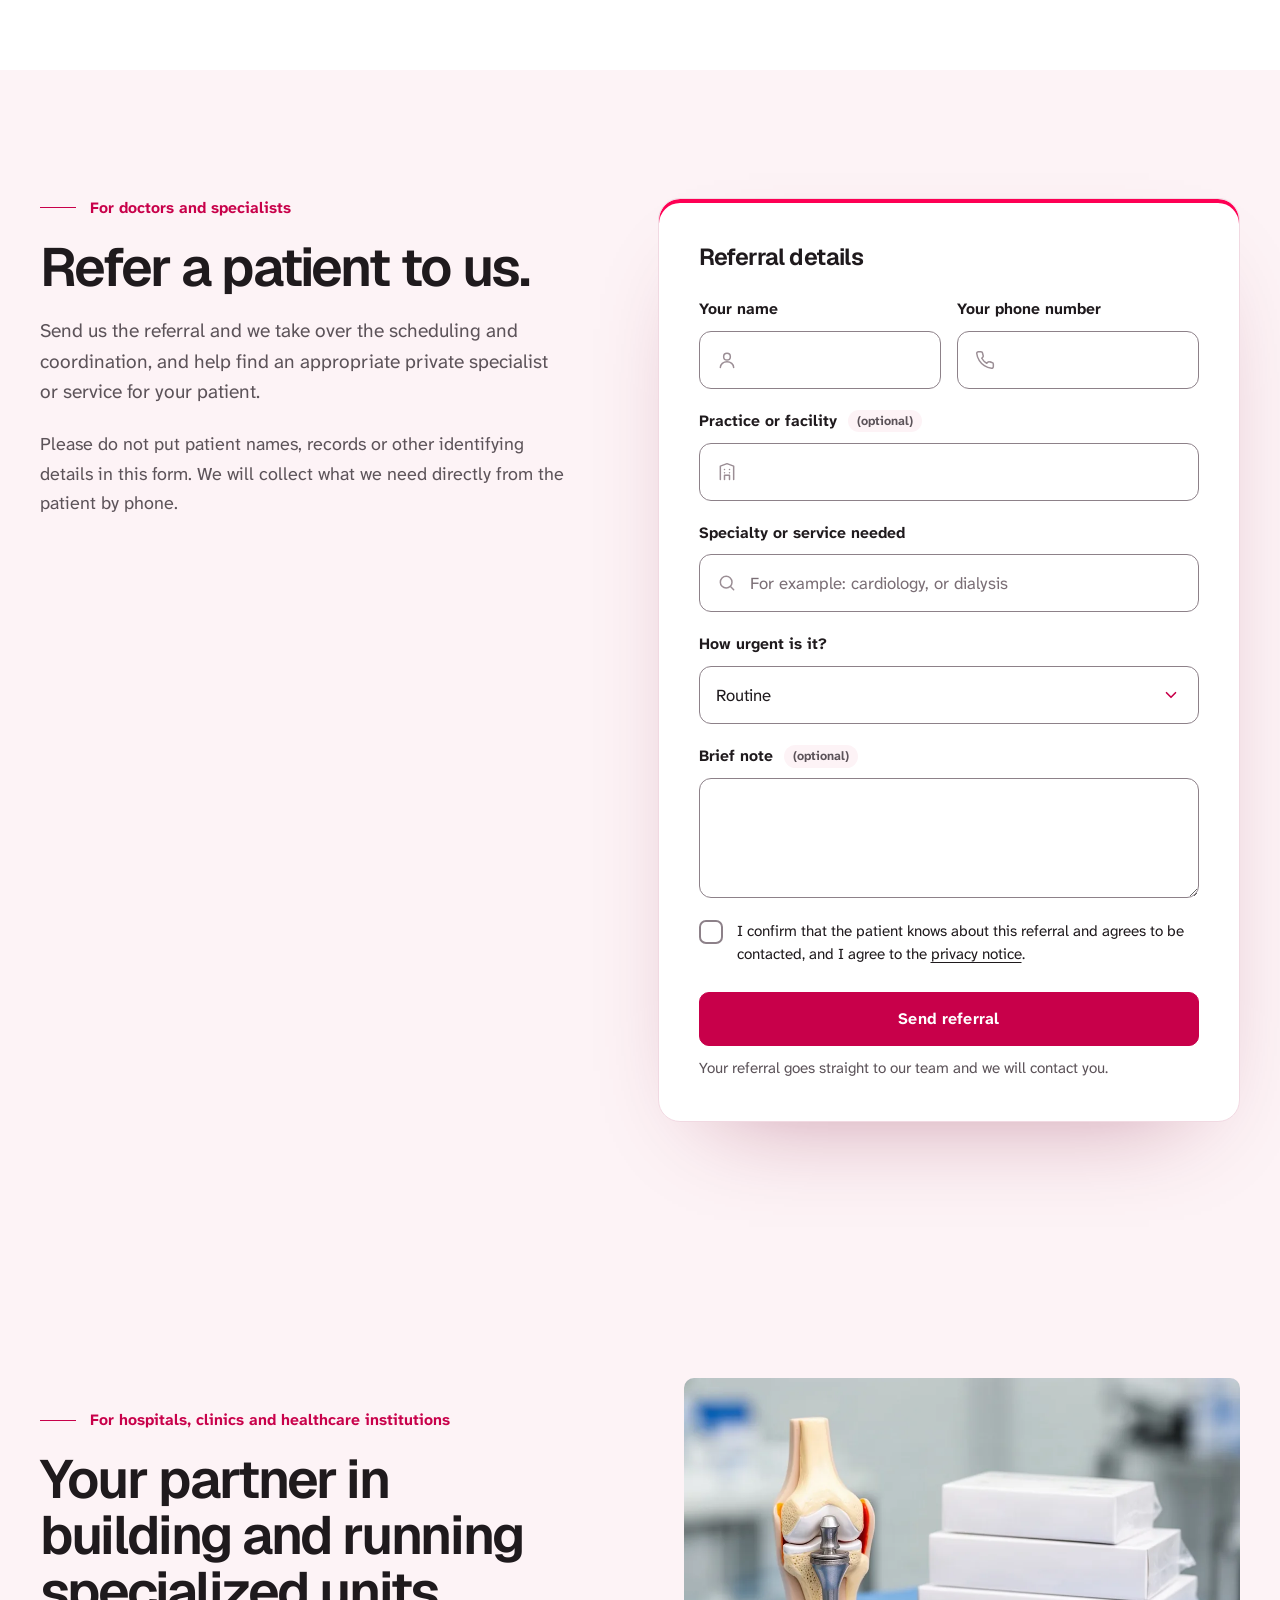
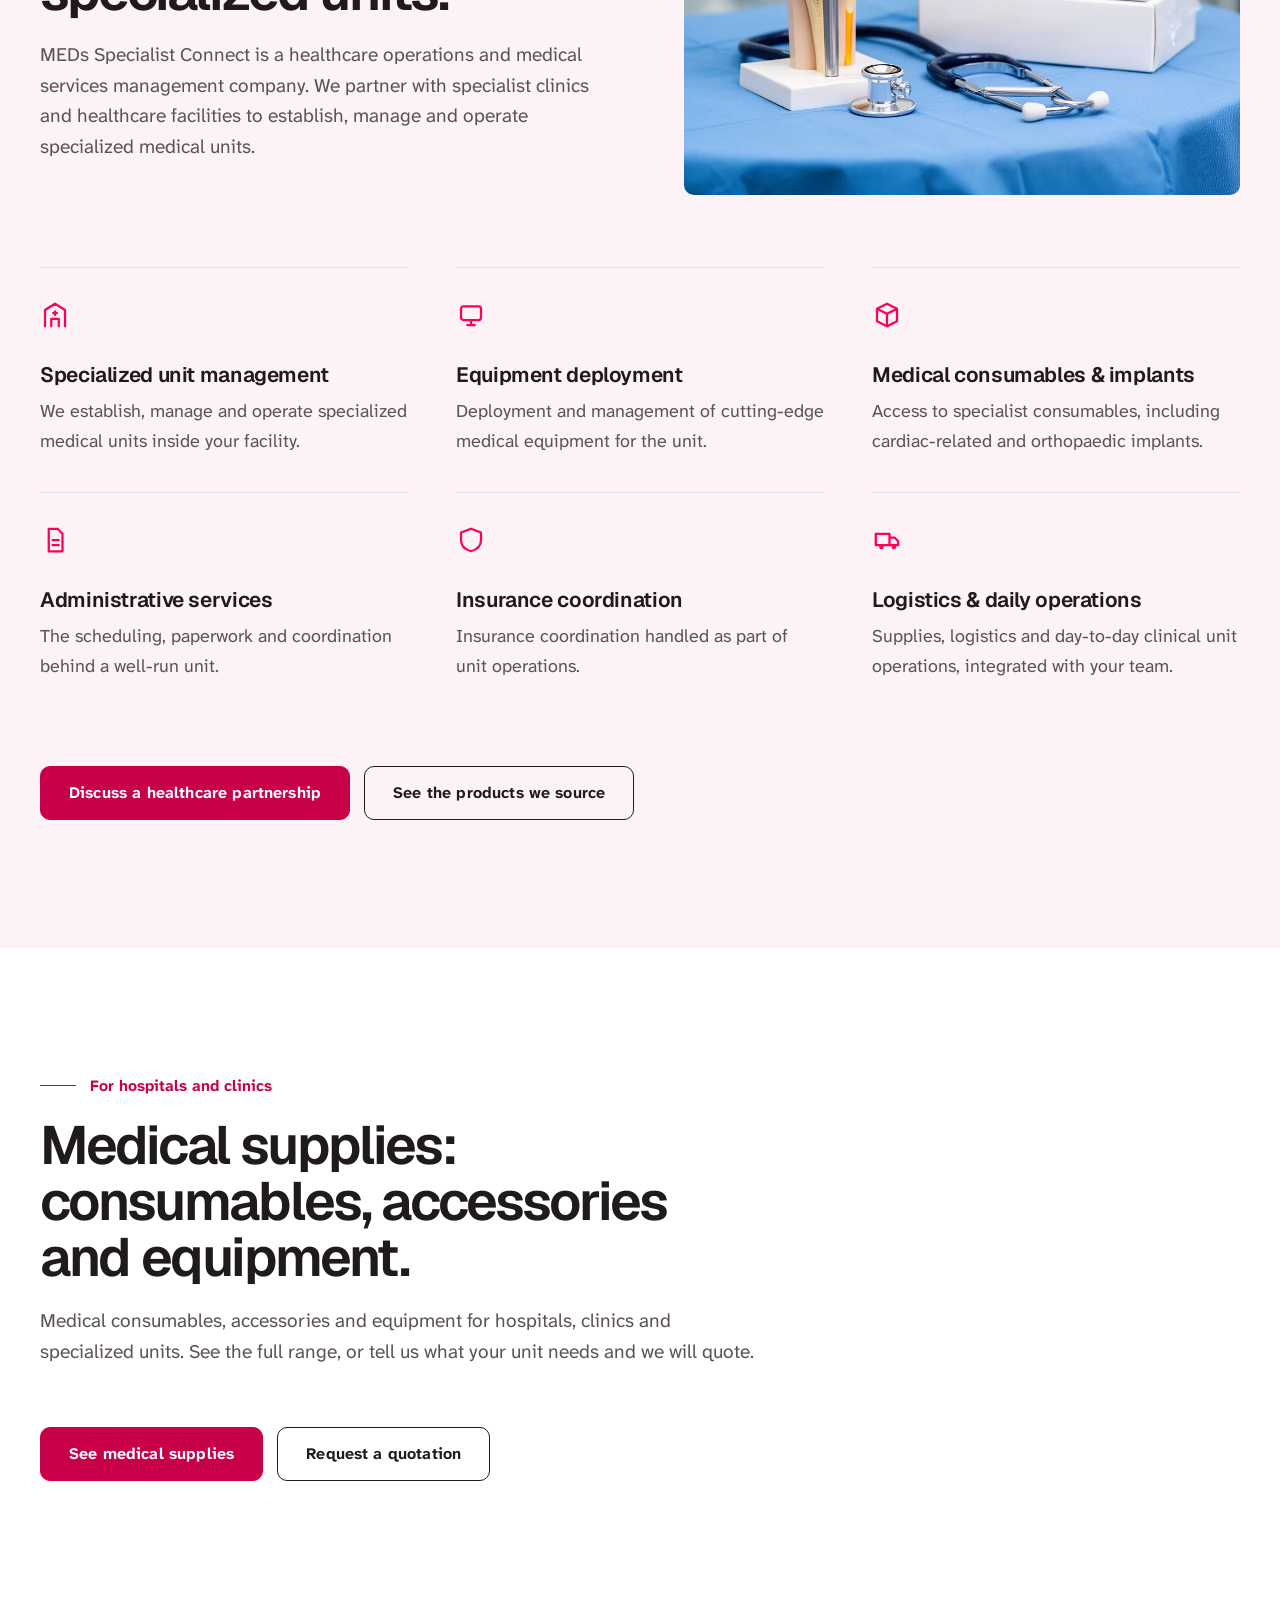
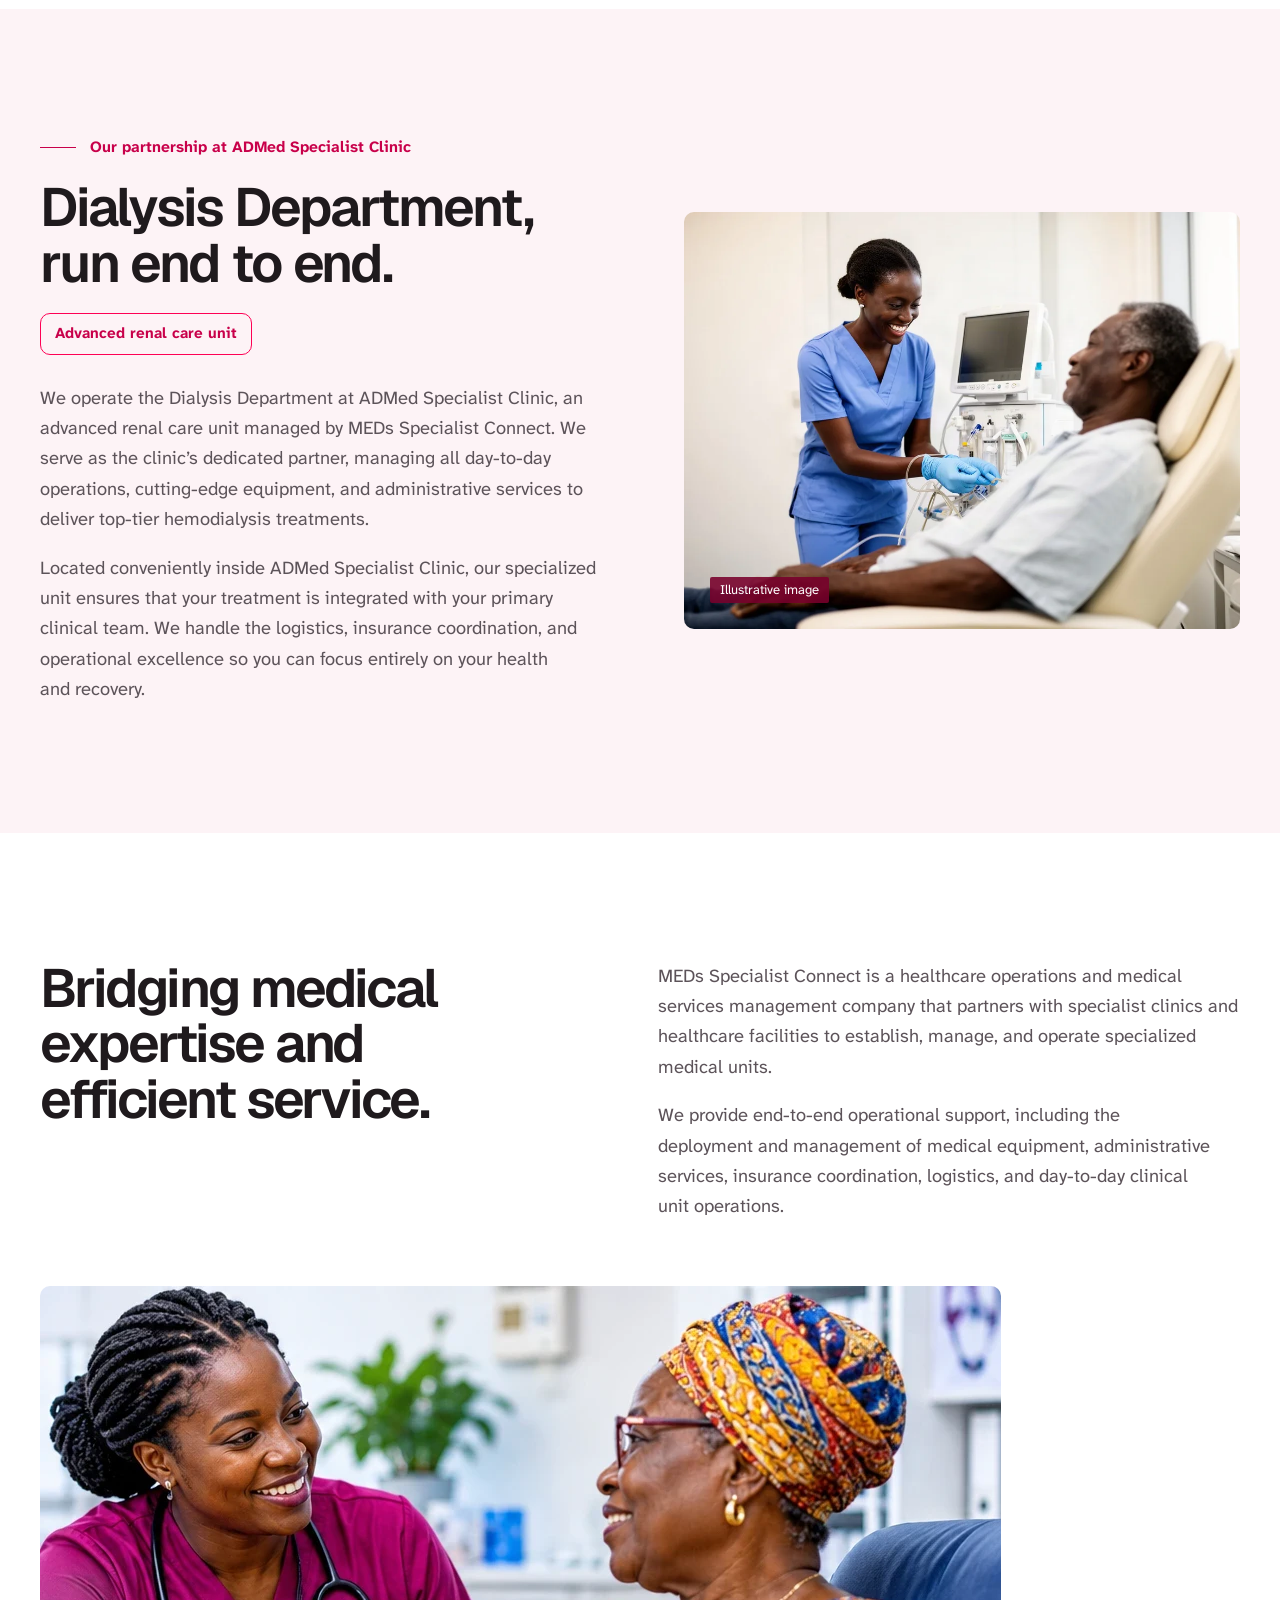
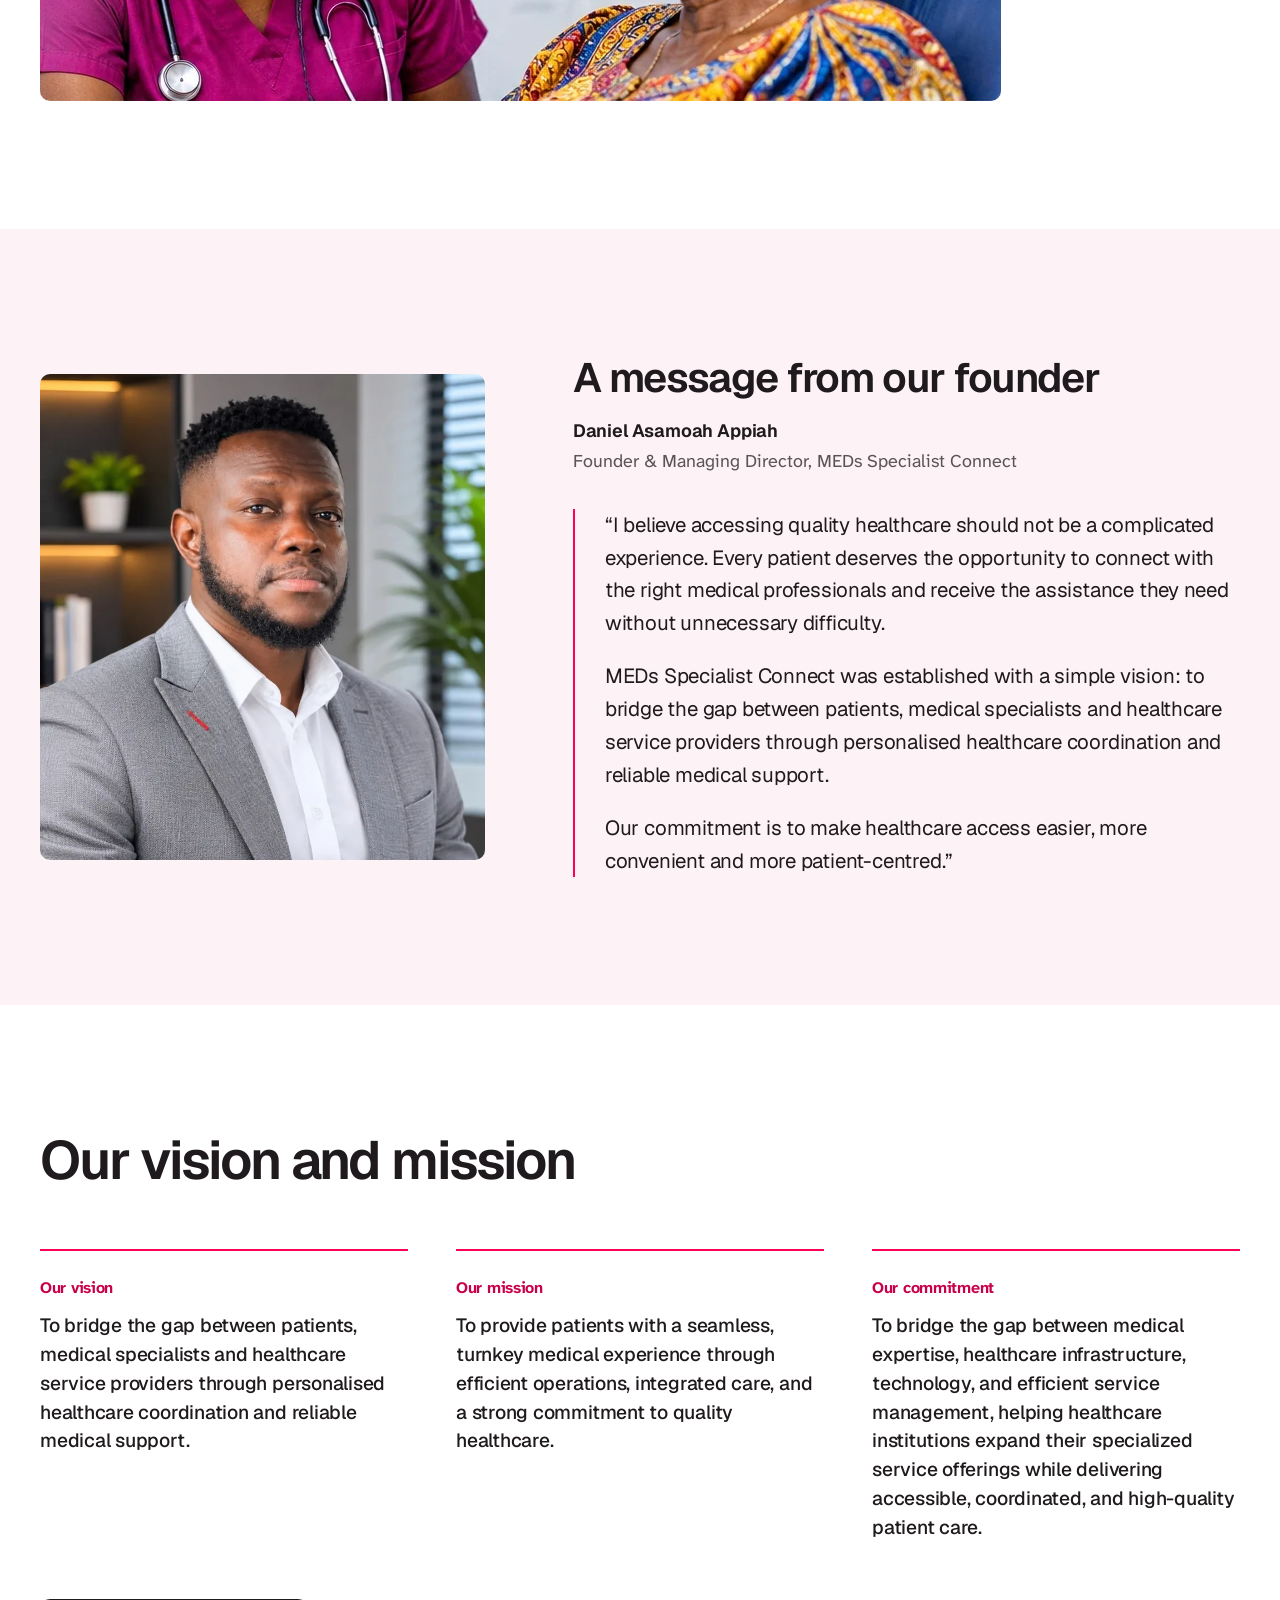
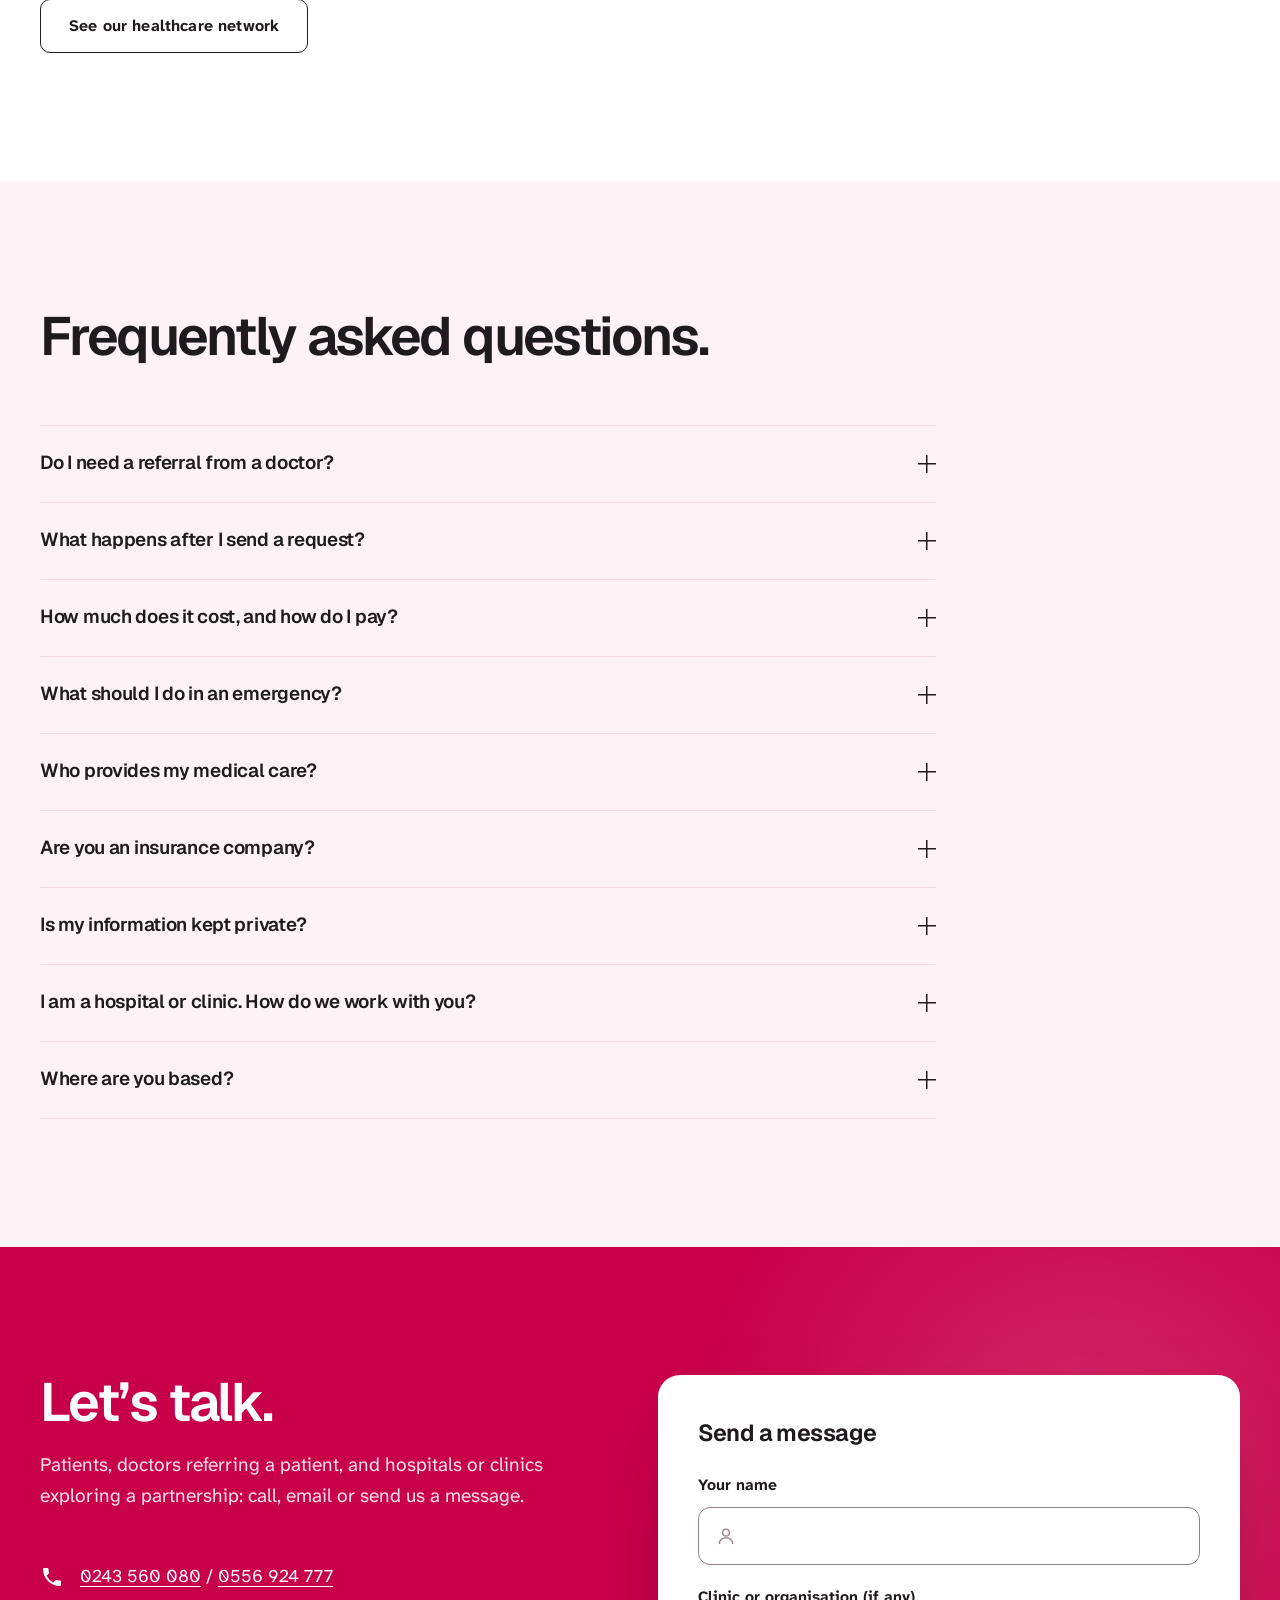
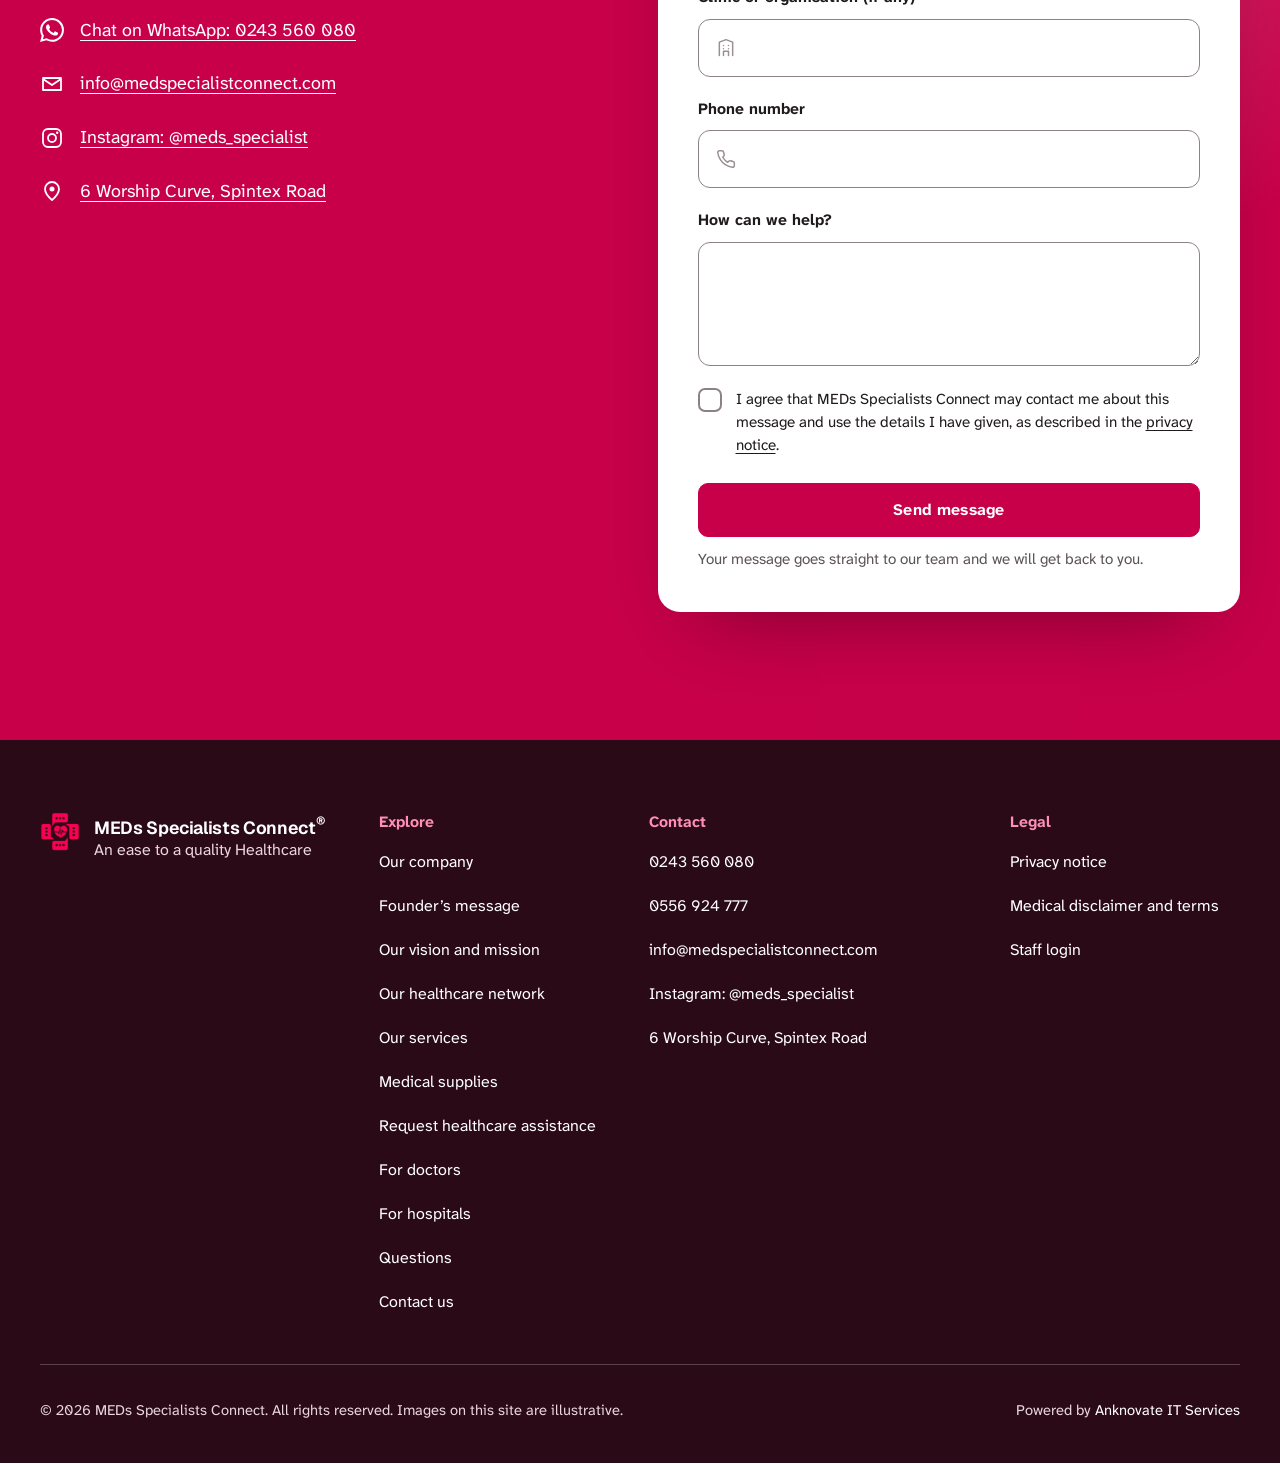
==== commit 30e1e3b4: "Add 'About our private and home-based services' to the services list and the request form Co-Authore" ====
--- a/index.html
+++ b/index.html
@@ -32,7 +32,7 @@
   <link rel="preload" href="assets/fonts/atkinson-next-latin.woff2" as="font" type="font/woff2" crossorigin>
   <link rel="preload" href="assets/photos/hero-nurse-patient.webp" as="image" fetchpriority="high">
   <link rel="stylesheet" href="package-details.css?v=9">
-  <link rel="stylesheet" href="site.css?v=19">
+  <link rel="stylesheet" href="site.css?v=20">
   <script src="/assets/boot.js"></script>
 </head>
 <body class="site home">
@@ -321,7 +321,21 @@
         </div>
 
         <h3 class="price-group">Home and private consultations</h3>
-        <p class="price-note">Our private and home-based services are delivered by our team of licensed medical professionals. The service package includes a qualified laboratory technician or nurse to collect blood samples, where necessary.</p>
+        <p class="price-note">Delivered by our team of qualified, registered healthcare professionals.</p>
+        <details class="home-about" id="home-services">
+          <summary>About our private and home-based services</summary>
+          <div class="home-about-body">
+            <p>Our private and home-based healthcare services are delivered by appropriately qualified and registered healthcare professionals, in line with applicable professional standards.</p>
+            <p>Your invoice lists what you are paying for:</p>
+            <ul>
+              <li>The consultation and assessment by the relevant medical specialist.</li>
+              <li>Nursing care, shown as its own line on your invoice.</li>
+              <li>Blood sample collection by a qualified laboratory technician, where necessary, shown as its own line on your invoice.</li>
+            </ul>
+            <p>Laboratory tests, follow-up care and any other service your doctor recommends are arranged with you and charged separately. We tell you what applies before you pay.</p>
+            <p>Our goal is to provide convenient, safe and professional healthcare while maintaining the highest standards of patient care and confidentiality.</p>
+          </div>
+        </details>
         <div class="table-wrap">
           <table class="fee-table">
             <caption class="sr">Home and private consultations</caption>
@@ -757,6 +771,6 @@
   </aside>
 
   <script src="assets/package-details.js?v=9"></script>
-  <script src="script.js?v=20"></script>
+  <script src="script.js?v=21"></script>
 </body>
 </html>
--- a/site.css
+++ b/site.css
@@ -747,3 +747,12 @@
 .supply-jump { display: flex; flex-wrap: wrap; gap: 10px; margin: 26px 0 0; padding: 0; list-style: none; }
 .supply-jump a { display: inline-flex; align-items: center; min-height: 44px; padding: 0 18px; border: 1.5px solid var(--field); border-radius: var(--r); color: var(--ink); text-decoration: none; font-weight: 600; background: var(--surface); }
 .supply-jump a:hover { border-color: var(--accent-text); color: var(--accent-text); }
+
+/* The "about our private and home-based services" expander */
+.home-about { margin: 0 0 20px; max-width: 46rem; border: 1px solid var(--line); border-radius: var(--rf); background: var(--surface); }
+.home-about > summary { cursor: pointer; padding: 14px 18px; font-weight: 700; }
+.home-about[open] > summary { border-bottom: 1px solid var(--line); }
+.home-about-body { padding: 14px 18px 4px; }
+.home-about-body p, .home-about-body li { color: var(--ink); }
+.home-about-body ul { margin: 0 0 14px; padding-left: 22px; }
+.svc-info .home-about { margin: 8px 0 0; }
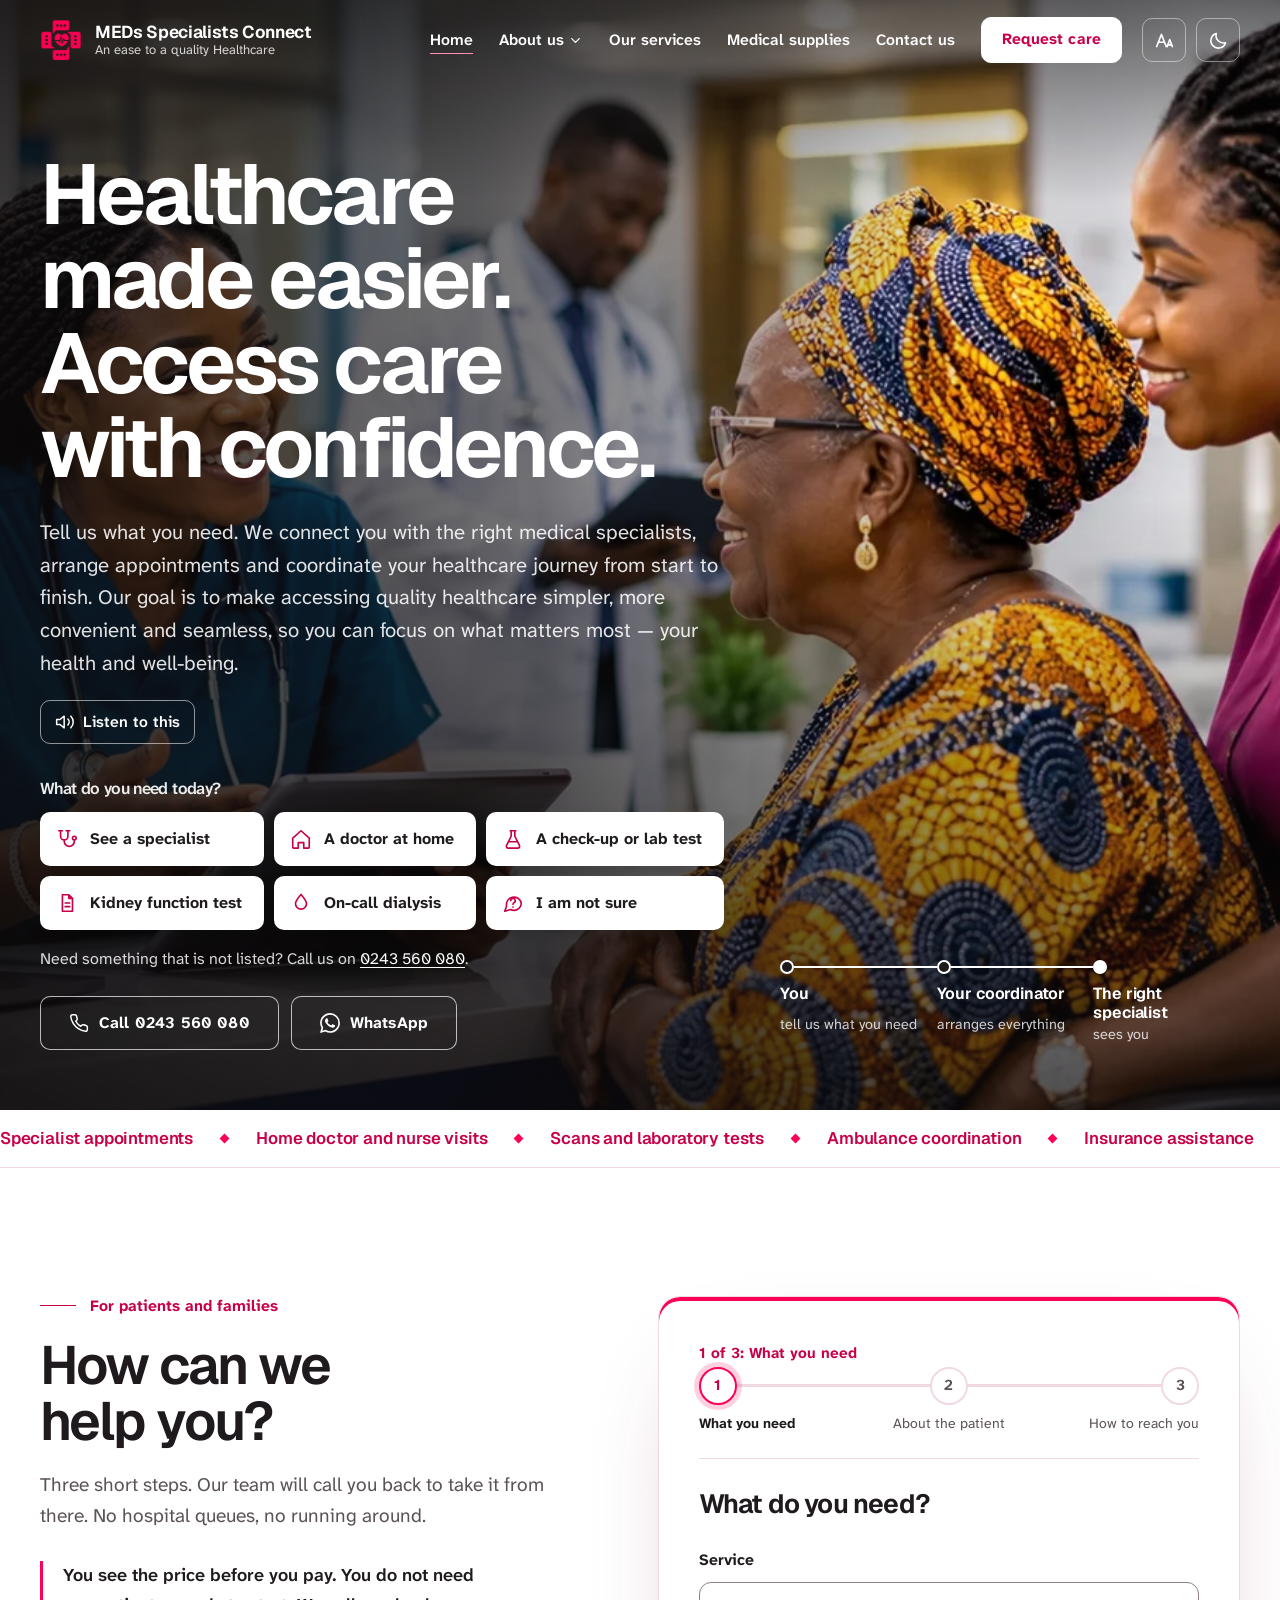
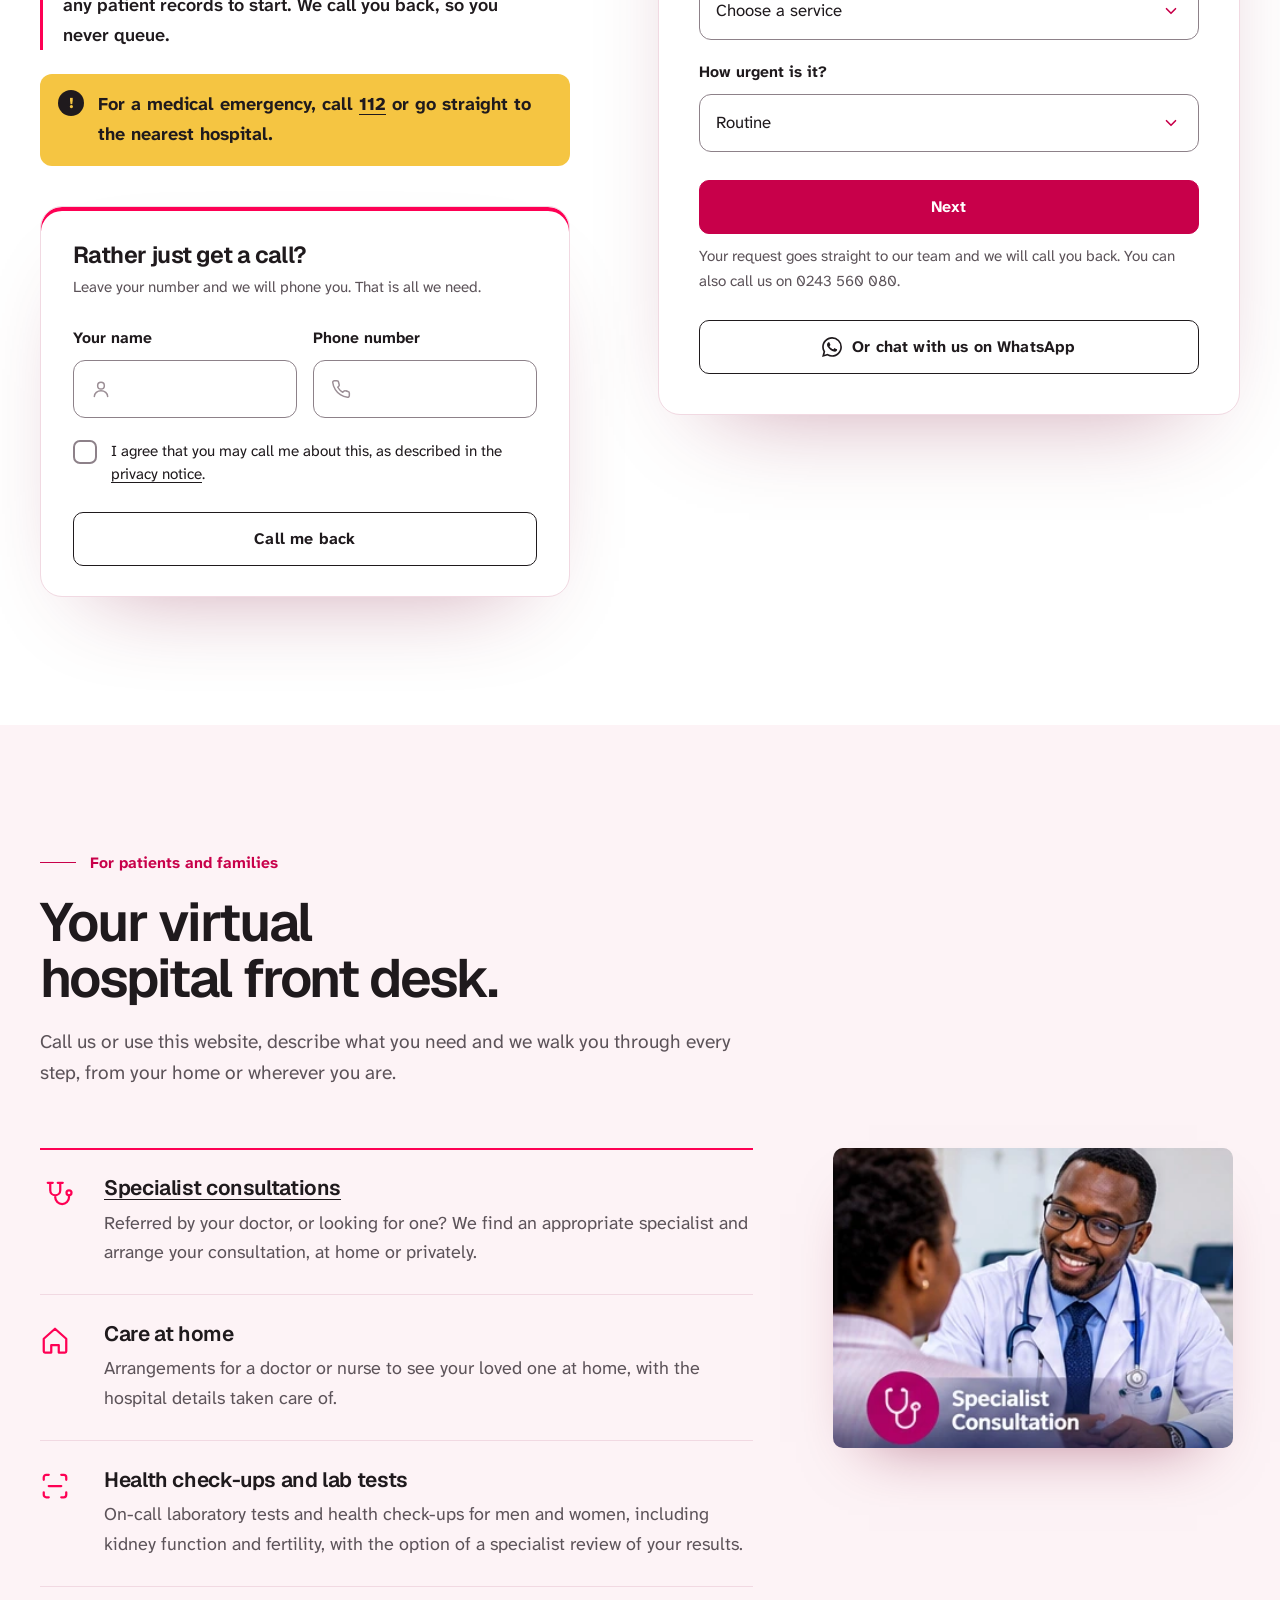
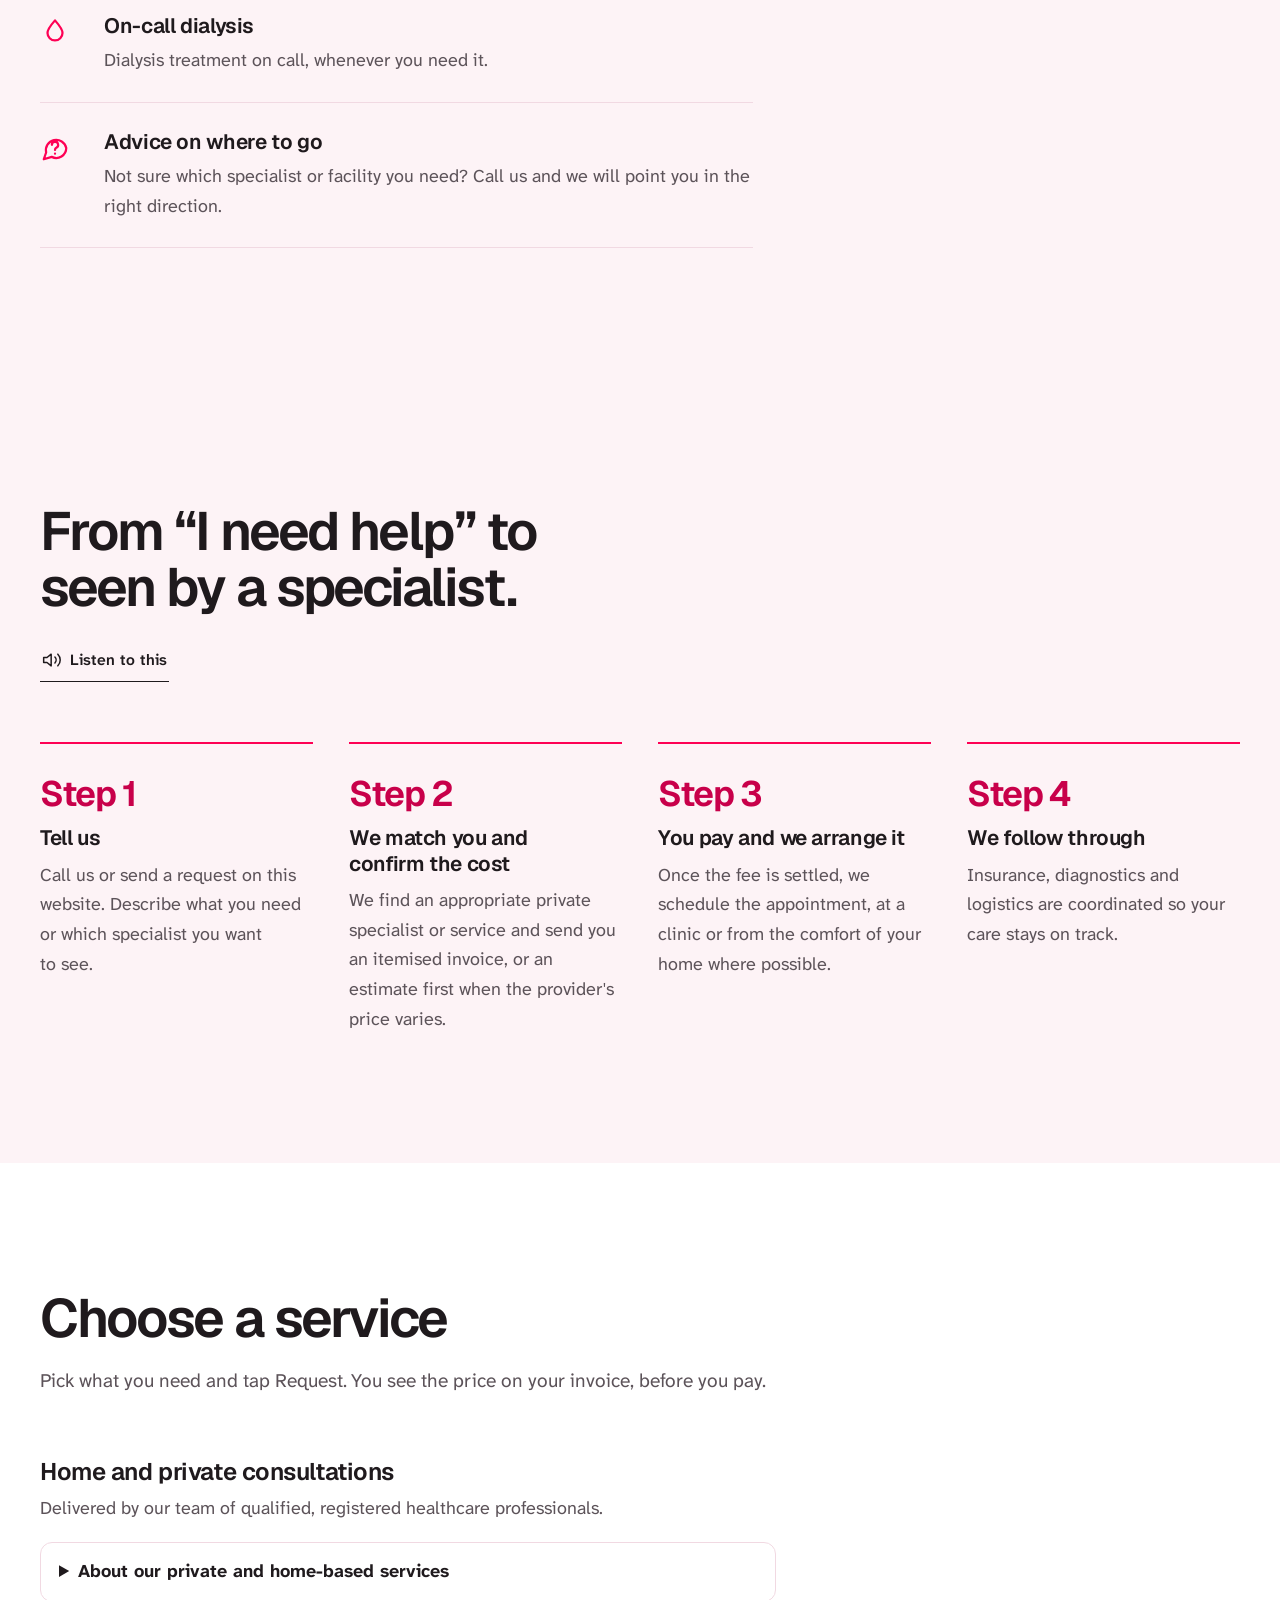
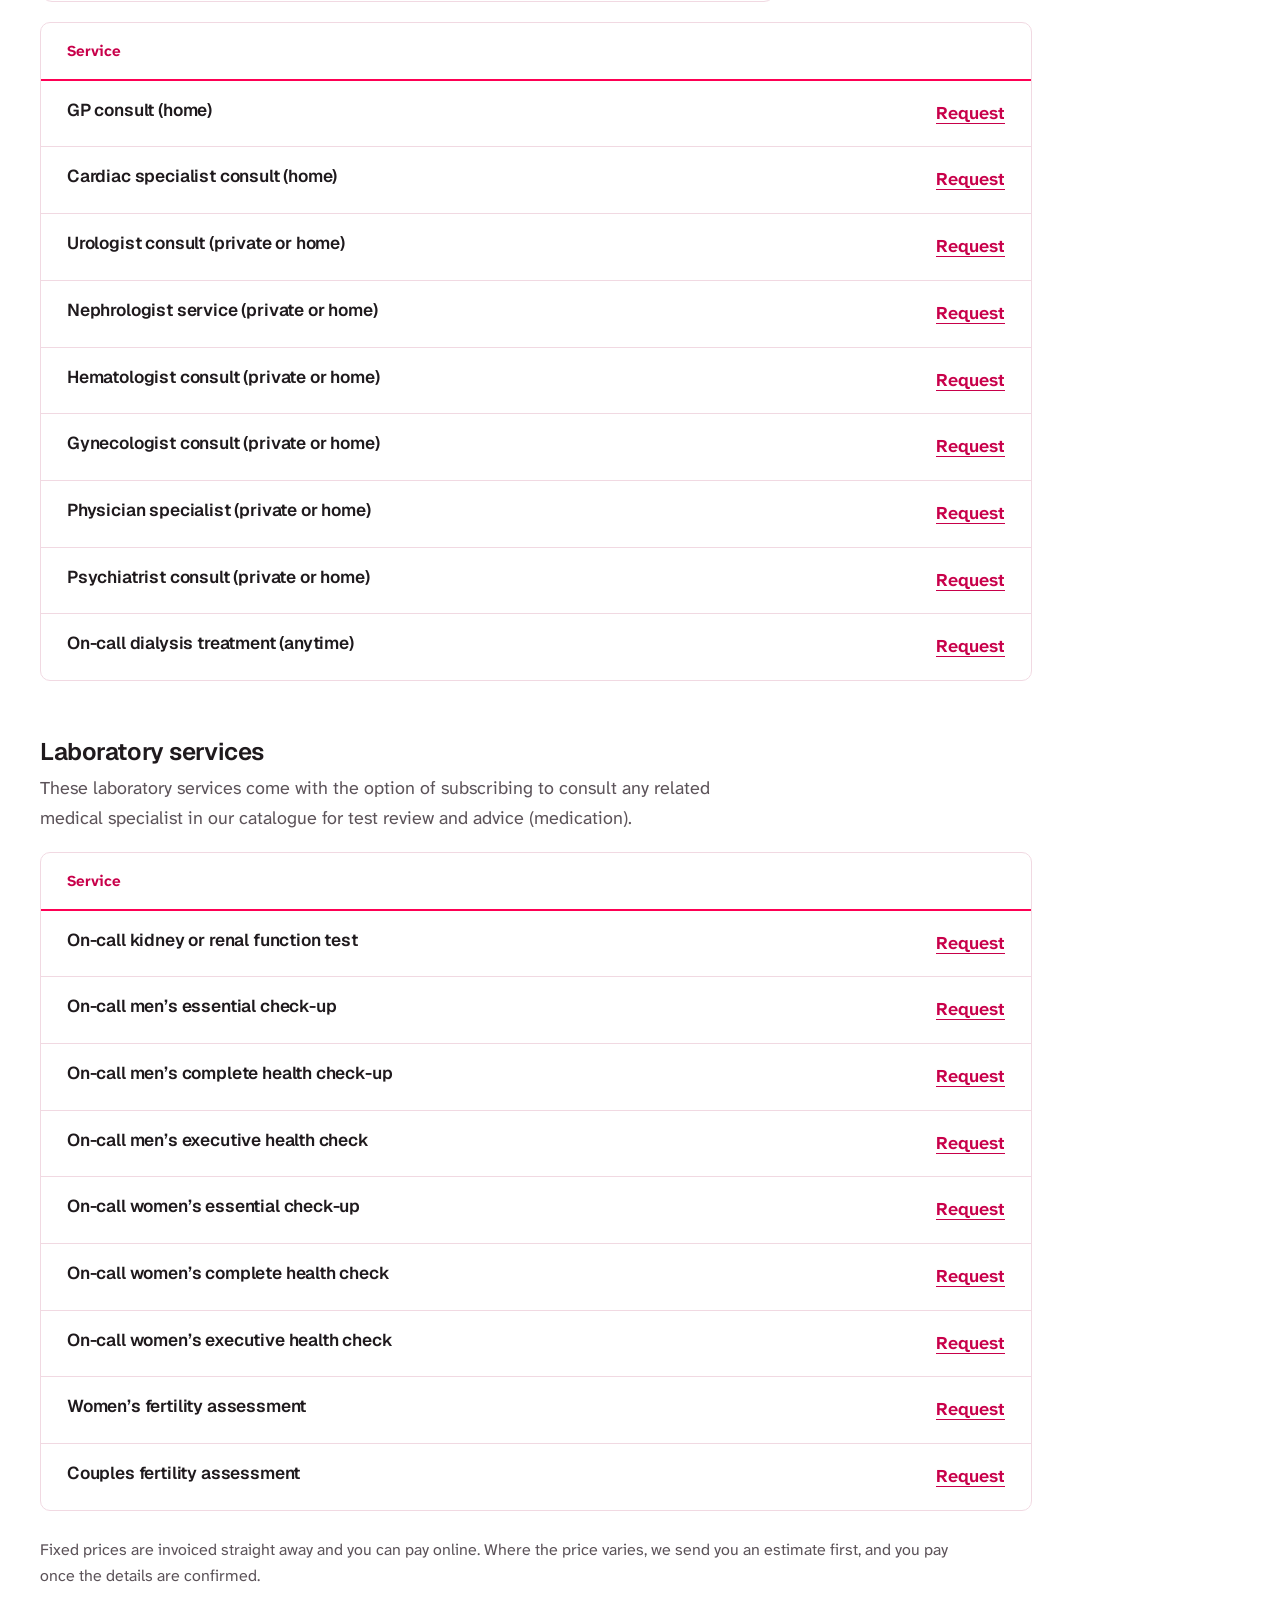
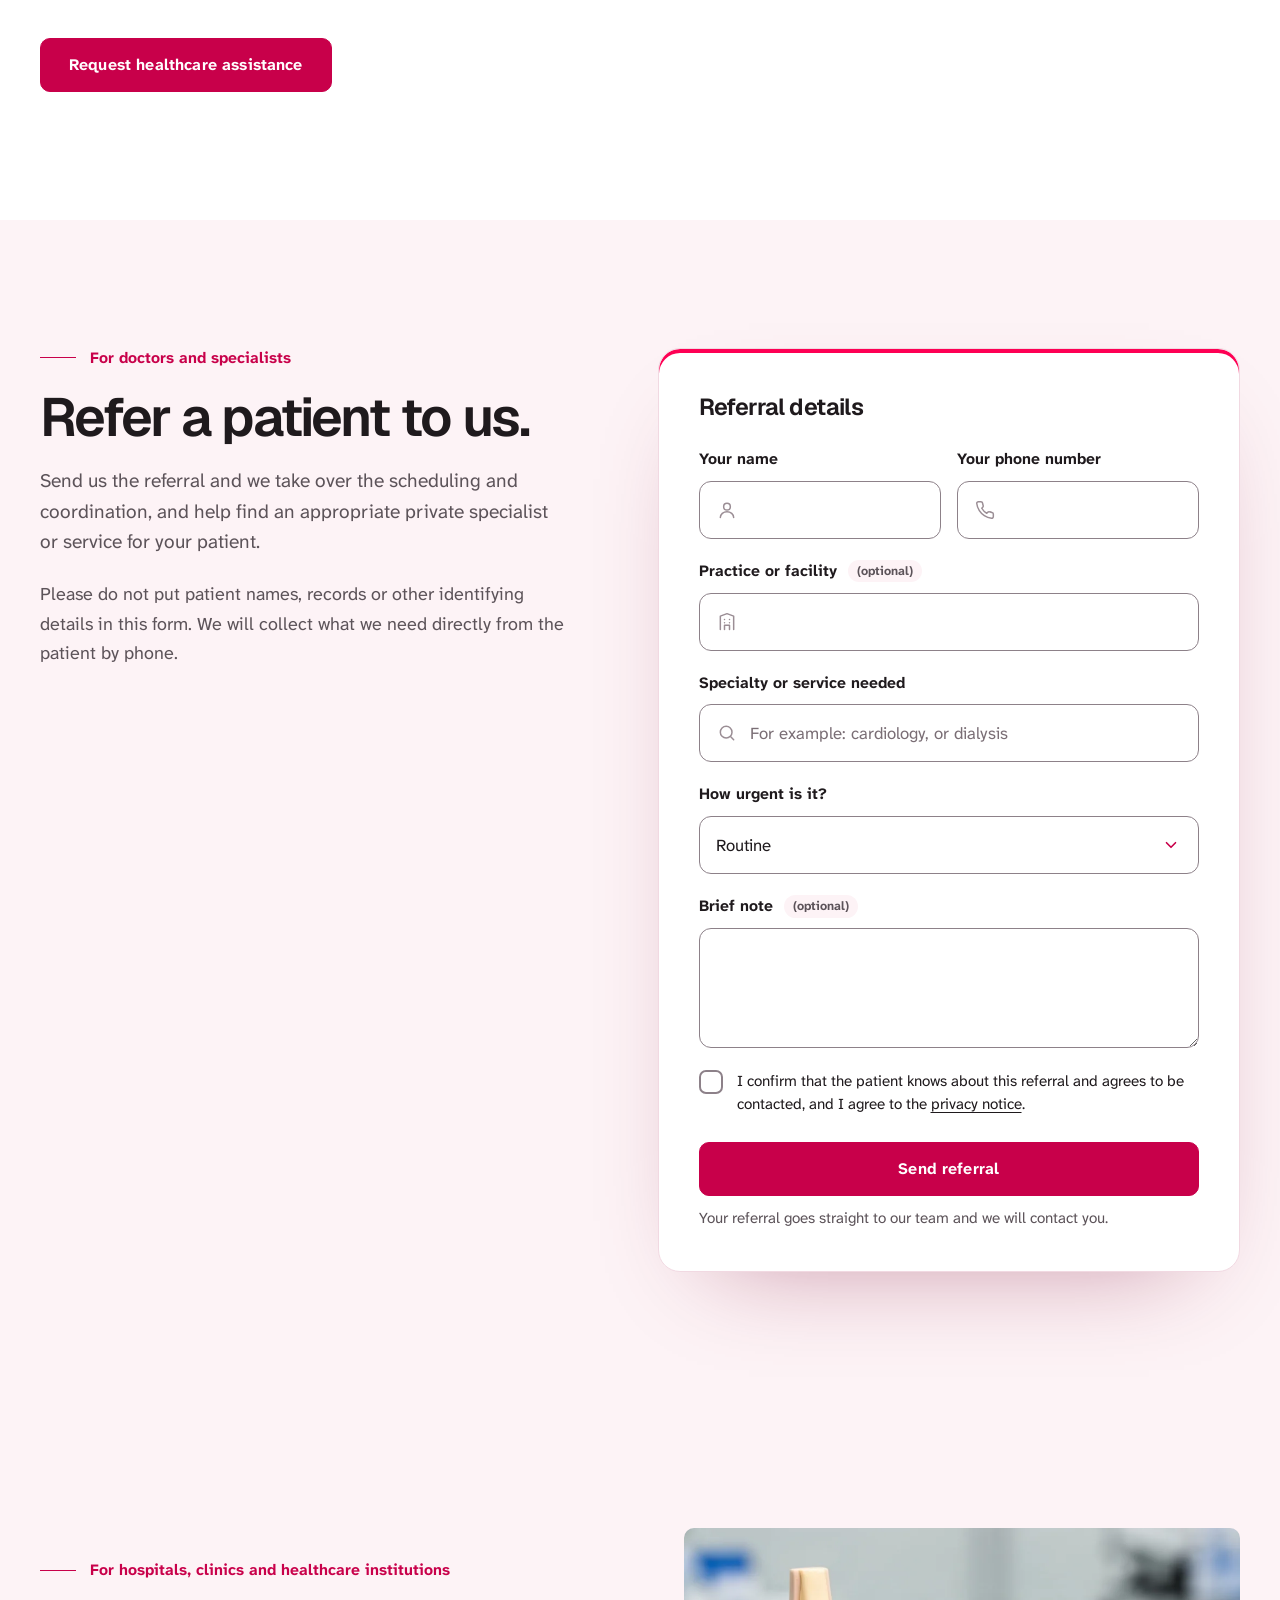
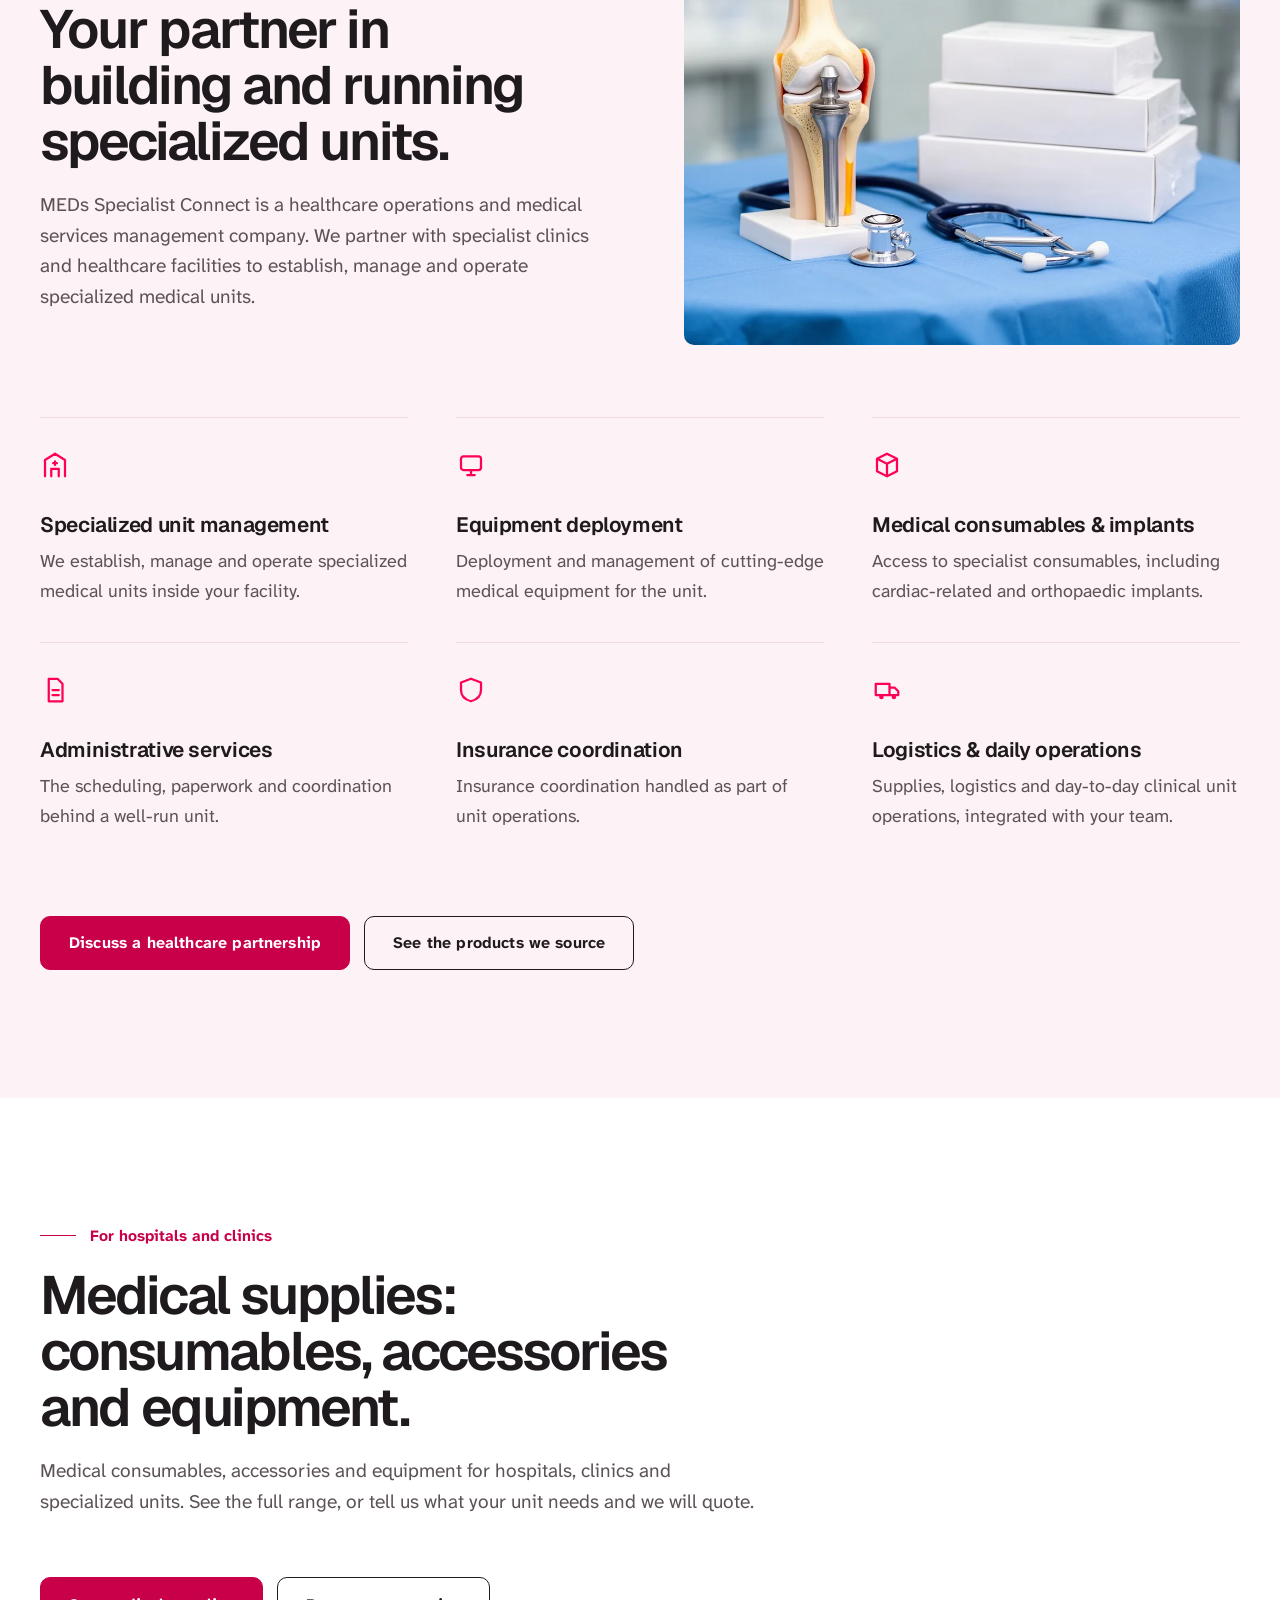
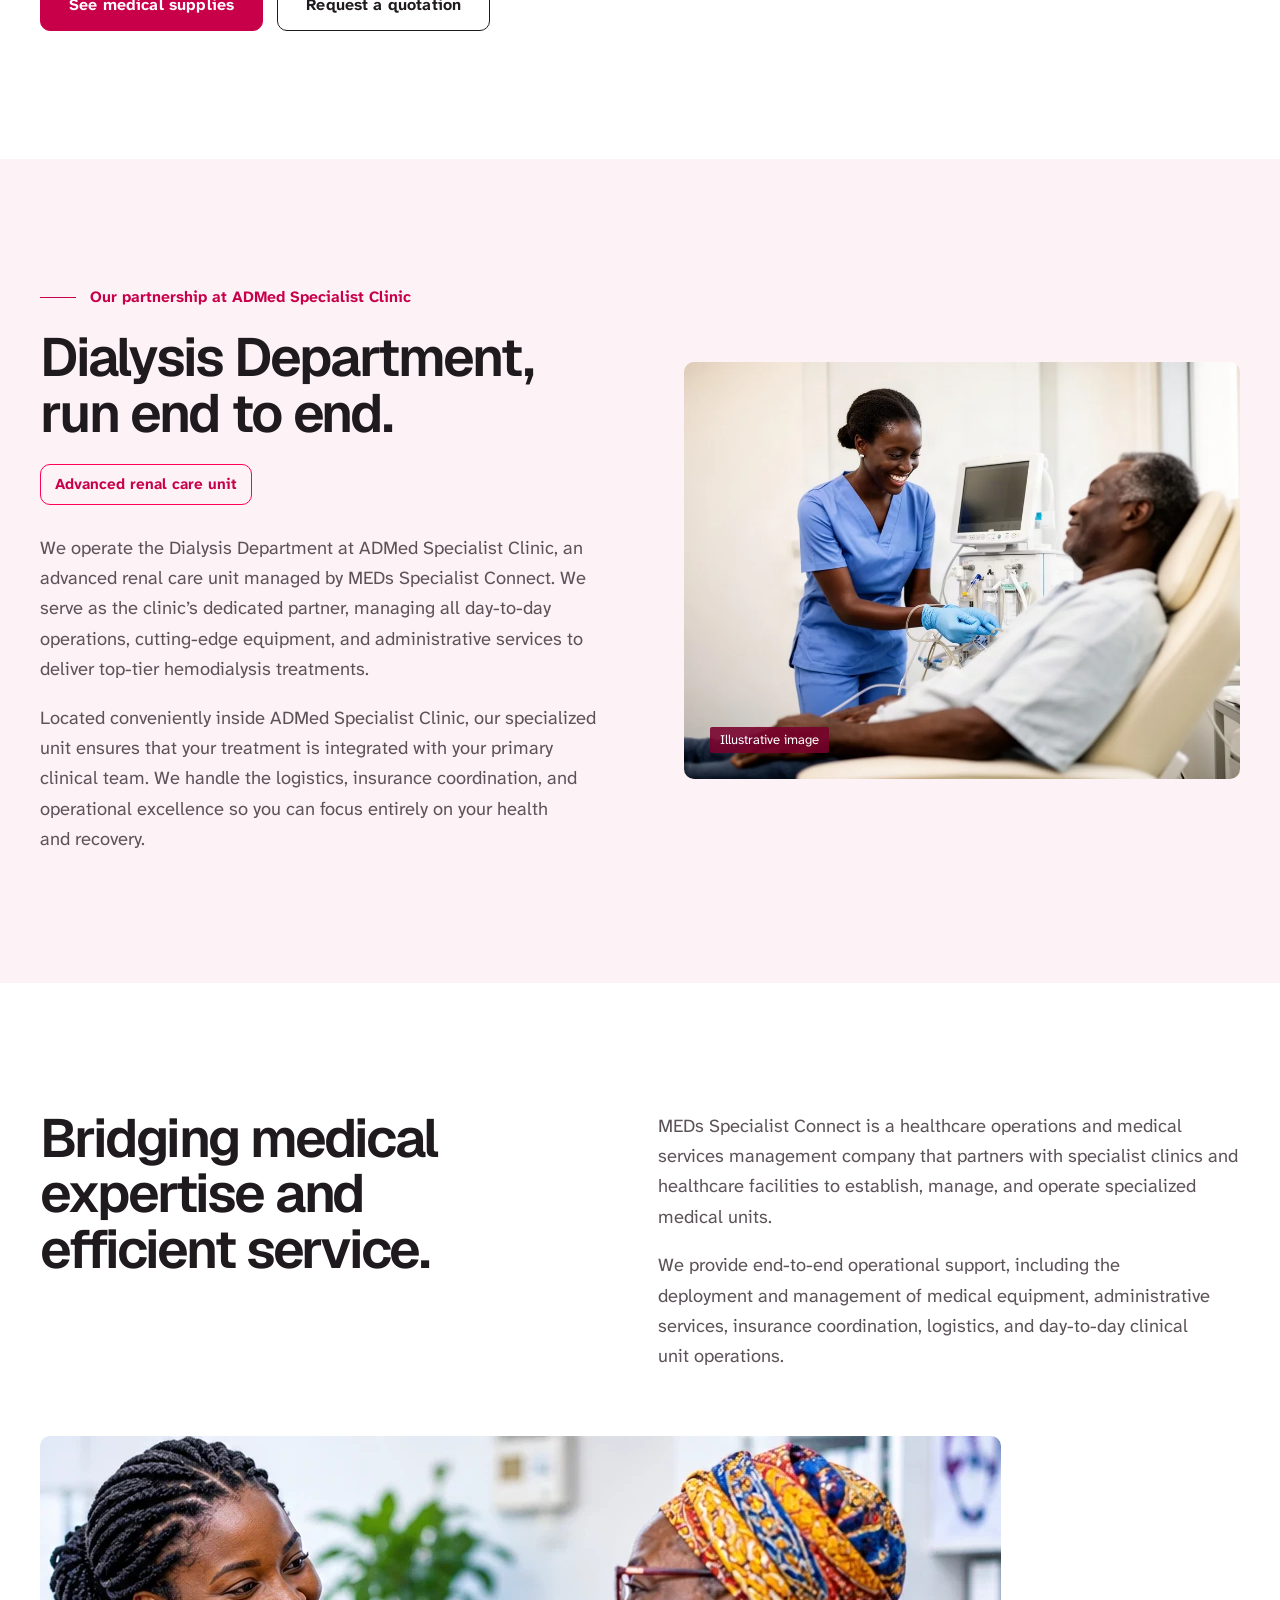
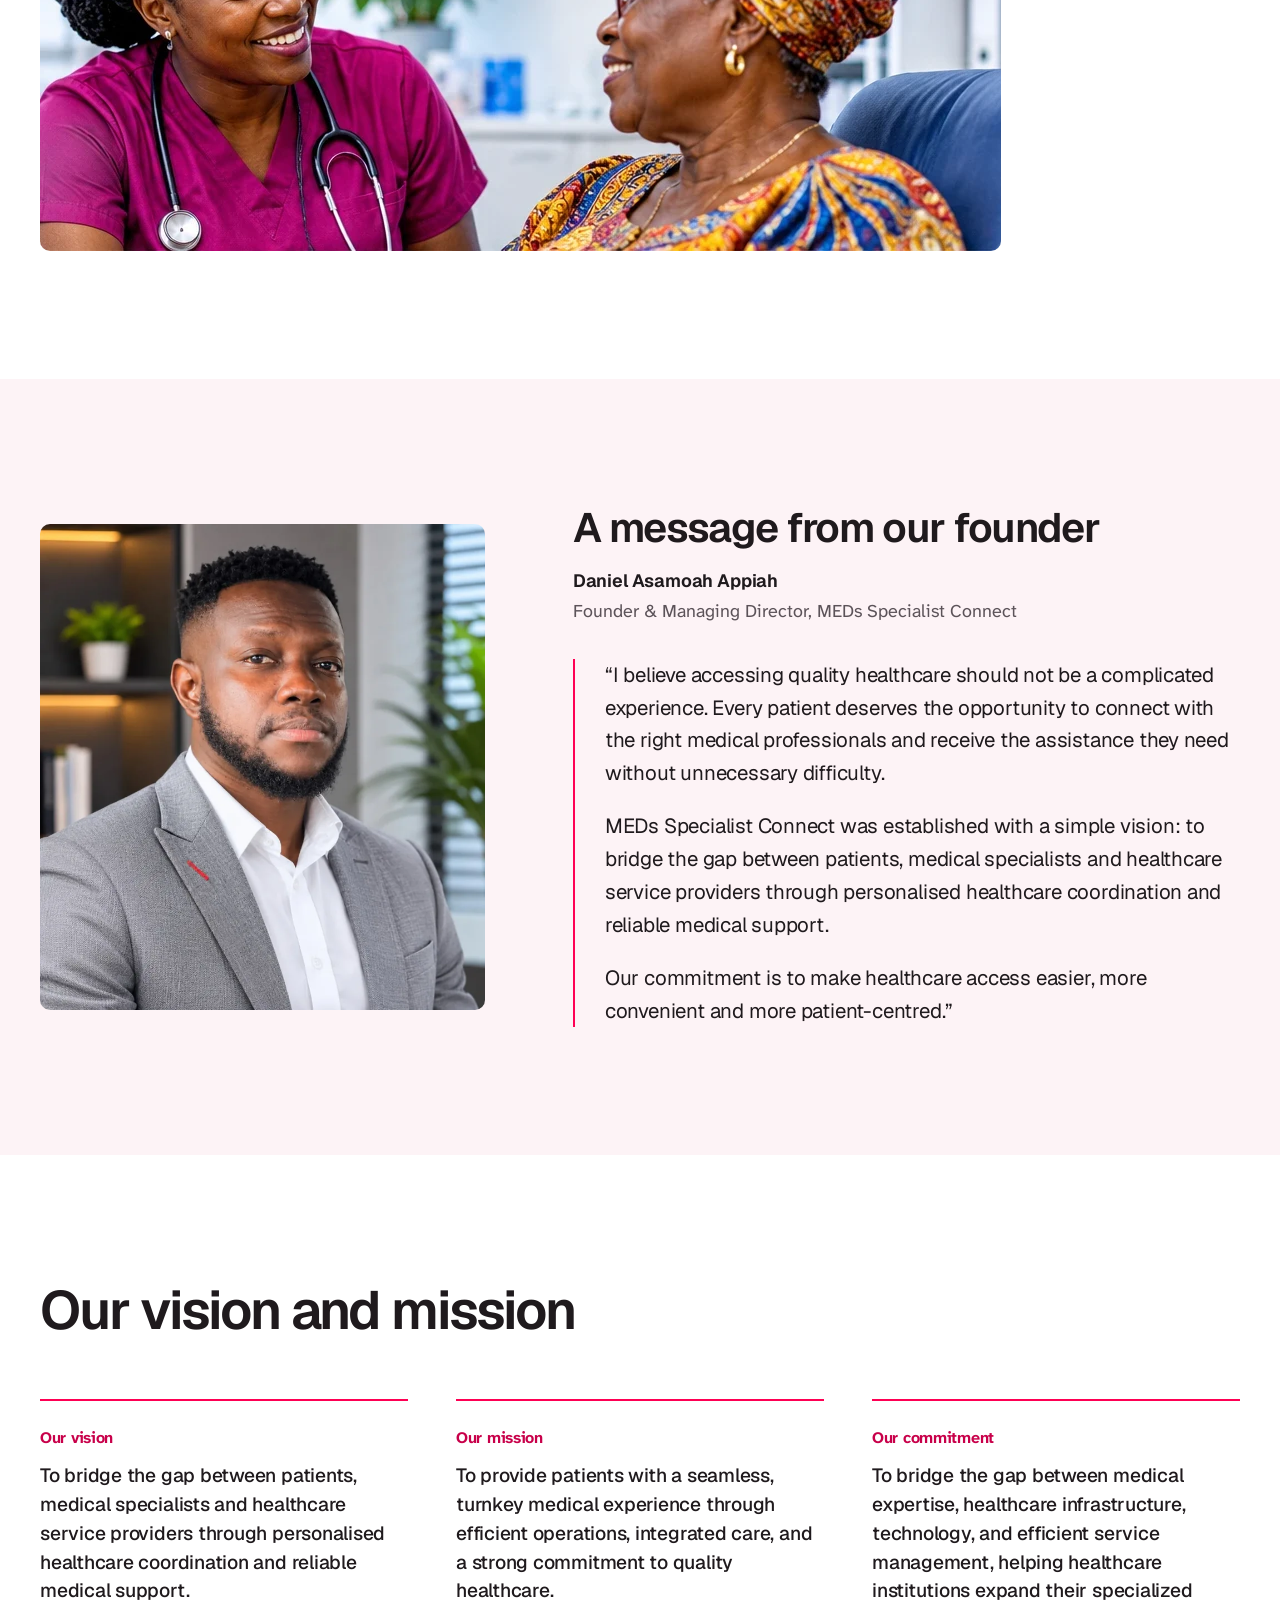
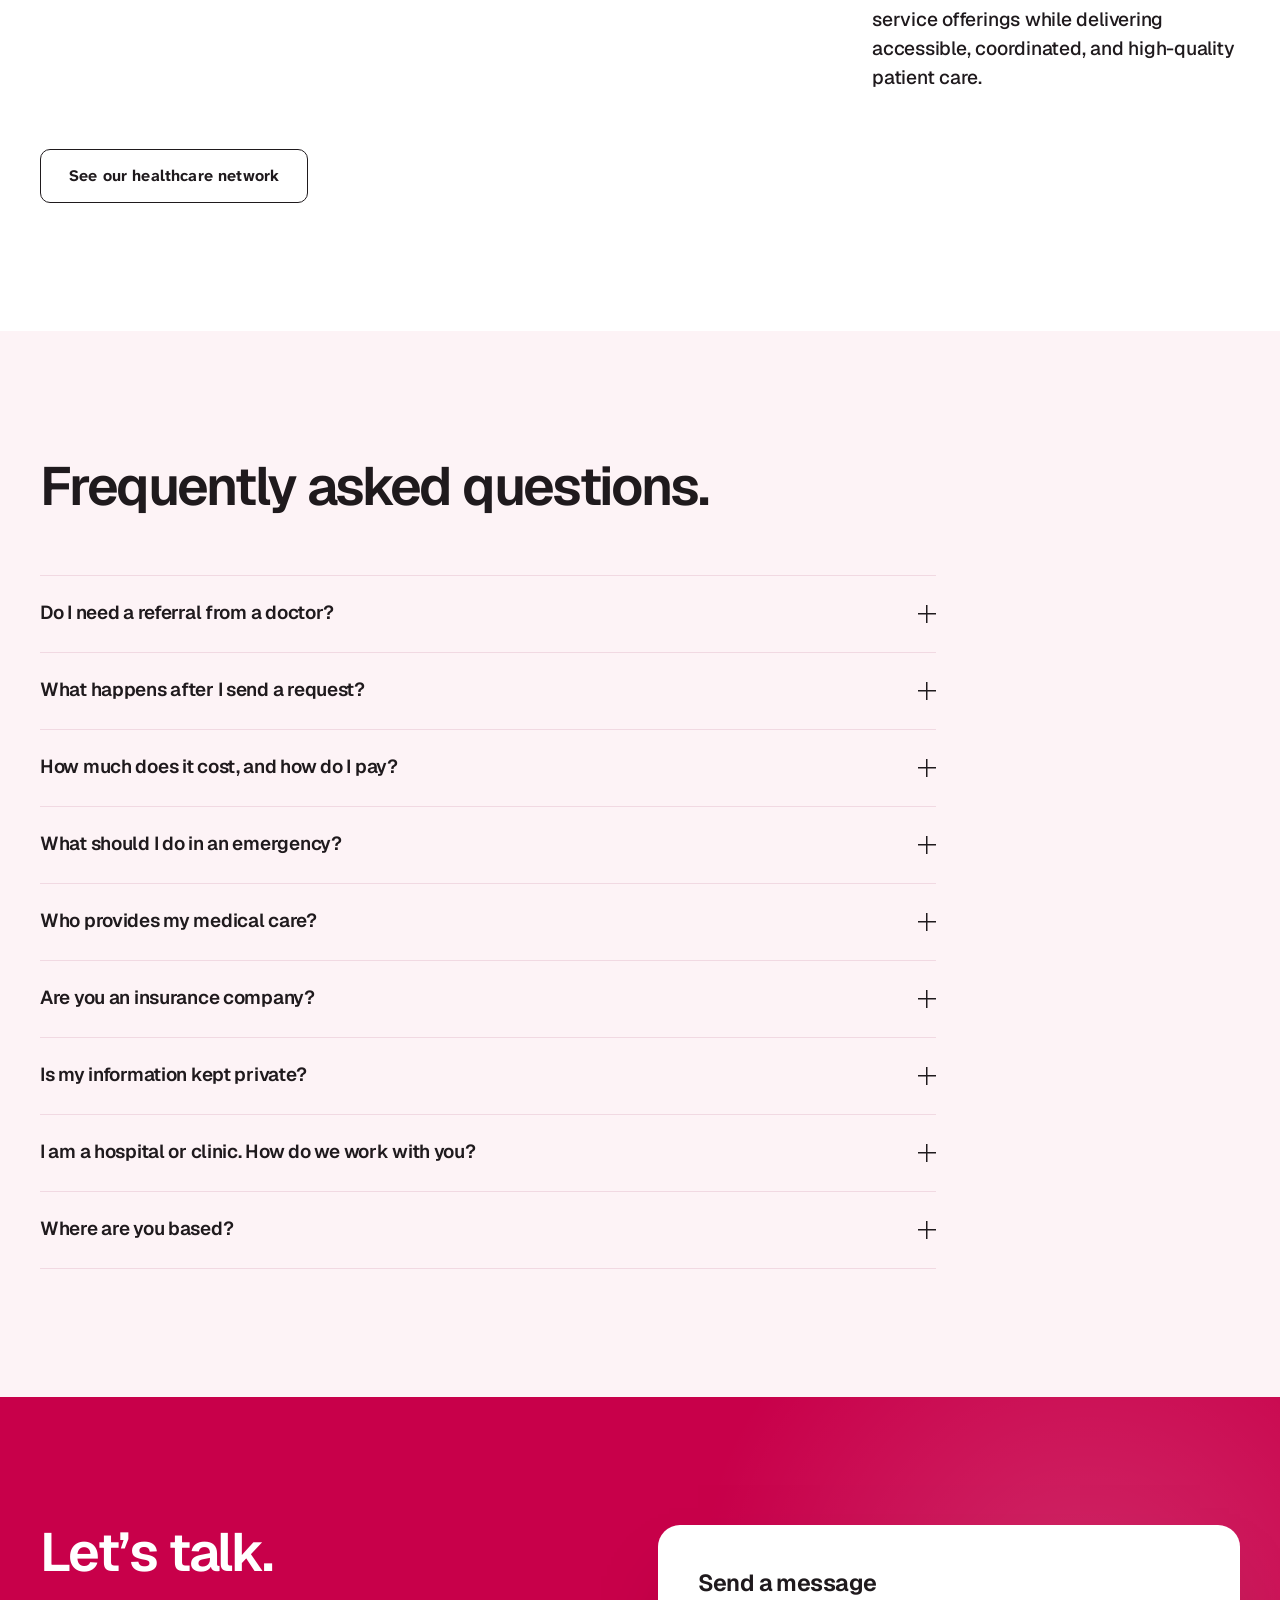
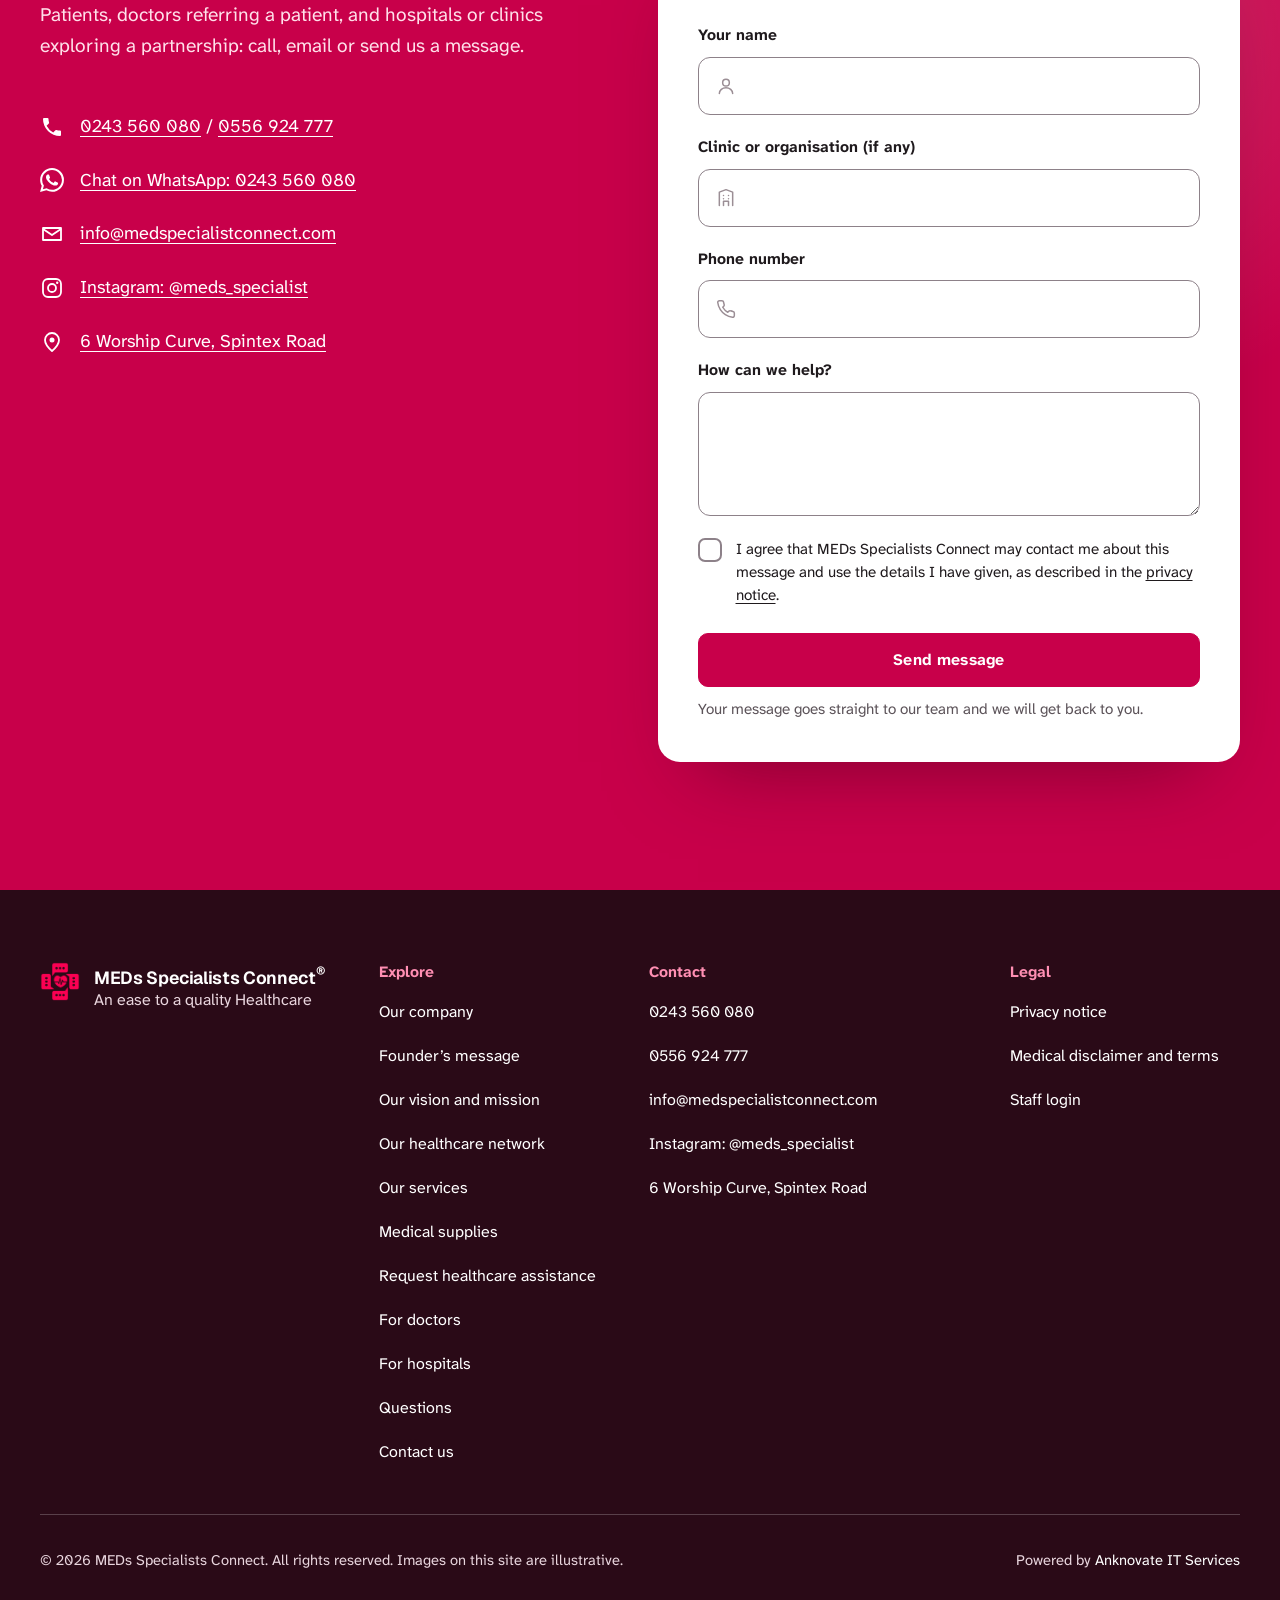
==== commit 845d22f5: "Home page: new headline and introduction Co-Authored-By: Claude Sonnet 5.5 <noreply@anthropic.com> C" ====
--- a/index.html
+++ b/index.html
@@ -4,7 +4,7 @@
   <meta charset="utf-8">
   <meta name="viewport" content="width=device-width, initial-scale=1, viewport-fit=cover">
   <title>MEDs Specialists Connect | Healthcare Concierge</title>
-  <meta name="description" content="Tell us what you need. We connect you to the right specialist, arrange the appointment and coordinate your care. We also run specialized medical units.">
+  <meta name="description" content="Healthcare made easier. Access care with confidence. We connect you with the right medical specialists, arrange appointments and coordinate your healthcare journey from start to finish.">
   <meta name="theme-color" content="#1f1a1d" media="(prefers-color-scheme: light)">
   <meta name="theme-color" content="#120b0f" media="(prefers-color-scheme: dark)">
   <meta name="mobile-web-app-capable" content="yes">
@@ -103,8 +103,8 @@
       </figure>
       <div class="wrap hero-inner">
         <div class="hero-copy">
-          <h1 id="hero-title">Healthcare made easier. Care made accessible.</h1>
-          <p class="lead" id="hero-lead">Tell us what you need. We connect you to the right specialist, arrange the appointment and coordinate your care, so you skip the hospital hassle and focus on getting well.</p>
+          <h1 id="hero-title">Healthcare made easier. Access care with confidence.</h1>
+          <p class="lead" id="hero-lead">Tell us what you need. We connect you with the right medical specialists, arrange appointments and coordinate your healthcare journey from start to finish. Our goal is to make accessing quality healthcare simpler, more convenient and seamless, so you can focus on what matters most — your health and well-being.</p>
           <button class="listen" type="button" data-listen="#hero-title, #hero-lead, #pick-title"><svg aria-hidden="true"><use href="#i-sound"/></svg><span>Listen to this</span></button>
 
           <h2 class="pick-title" id="pick-title">What do you need today?</h2>
@@ -771,6 +771,6 @@
   </aside>
 
   <script src="assets/package-details.js?v=9"></script>
-  <script src="script.js?v=21"></script>
+  <script src="script.js?v=22"></script>
 </body>
 </html>
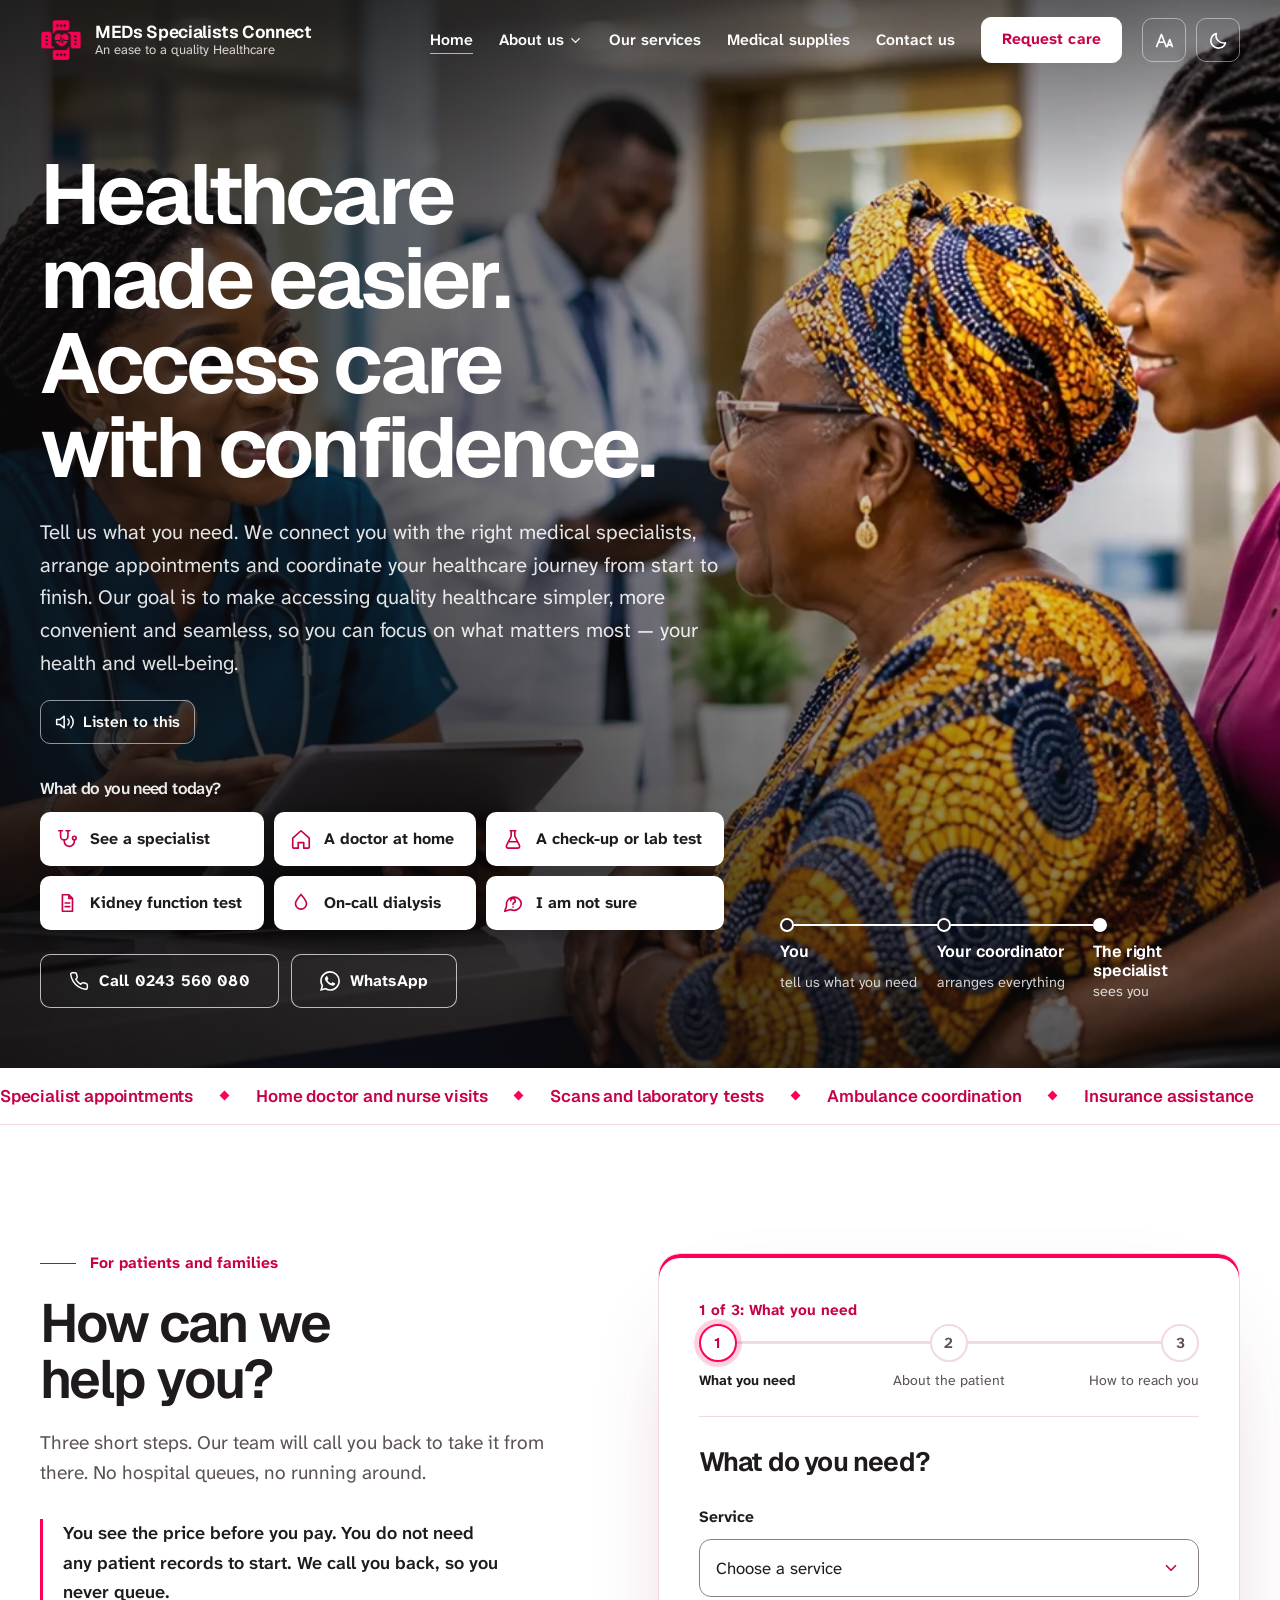
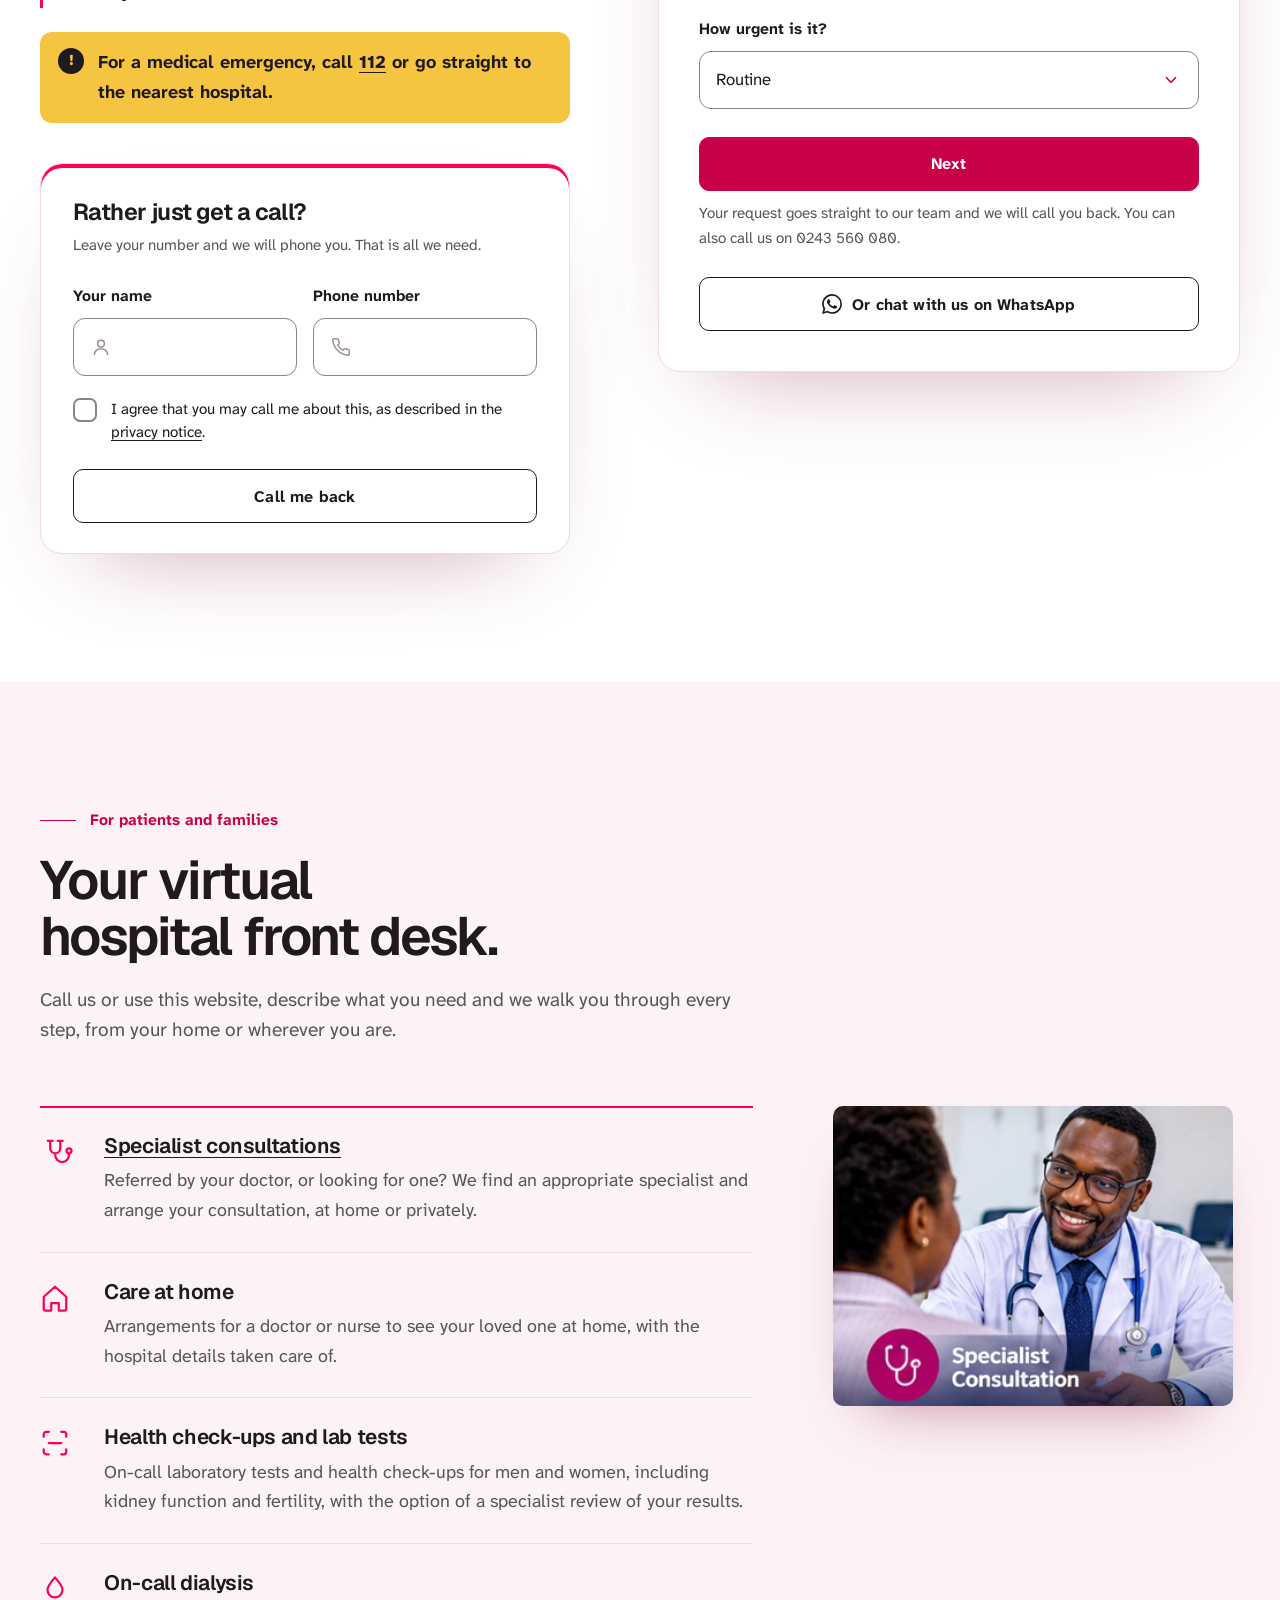
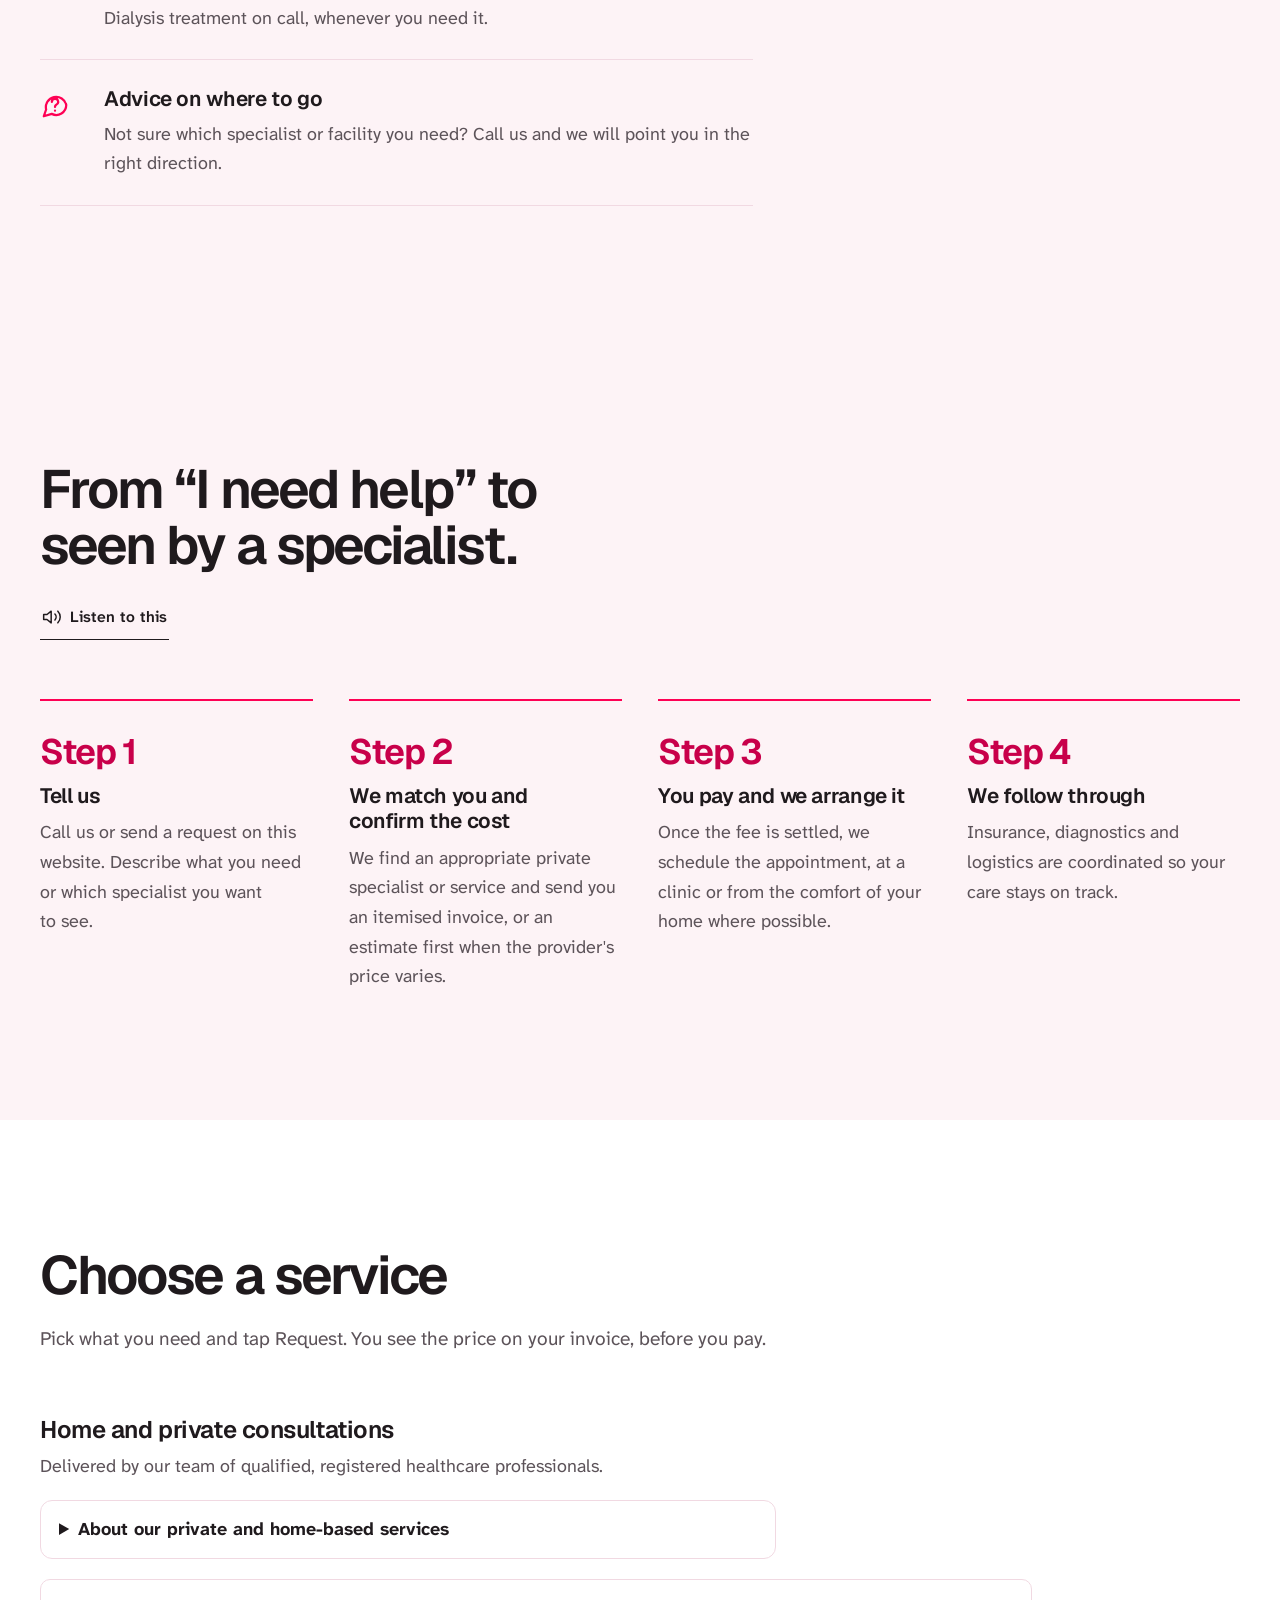
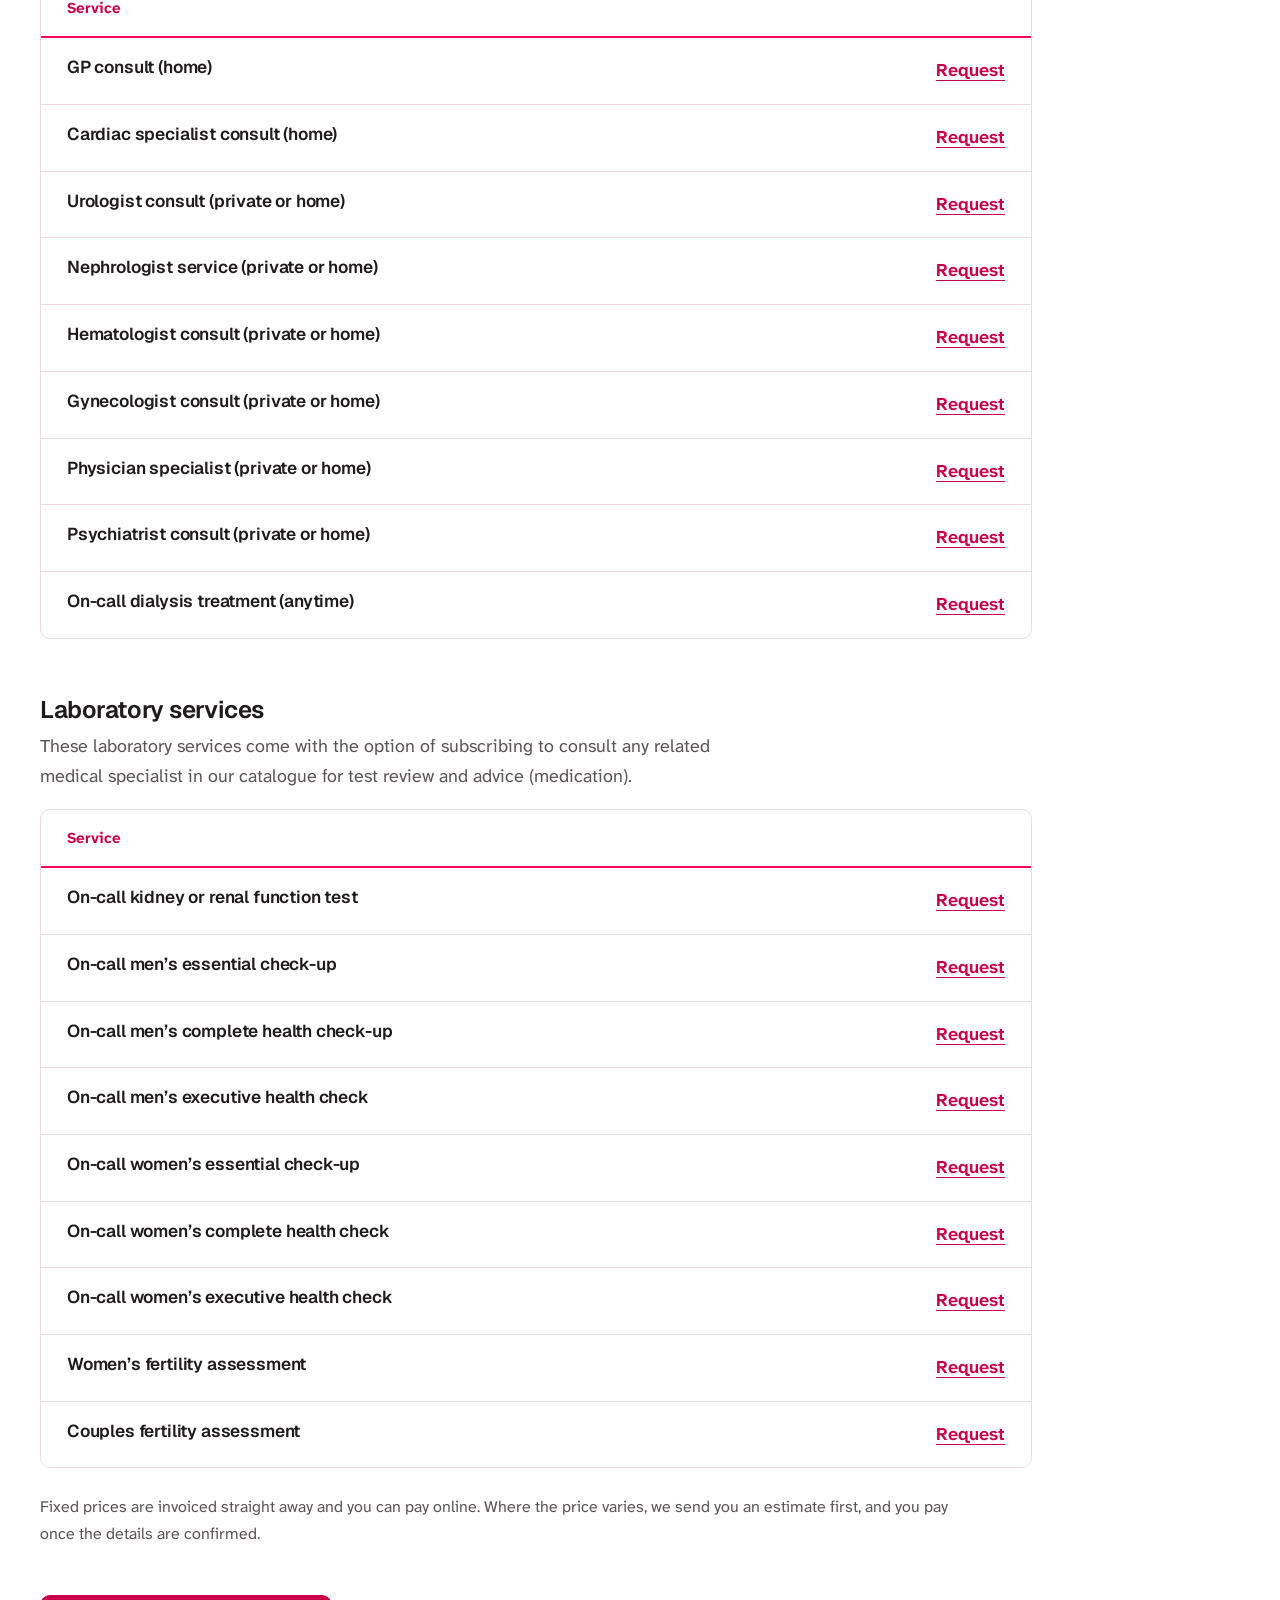
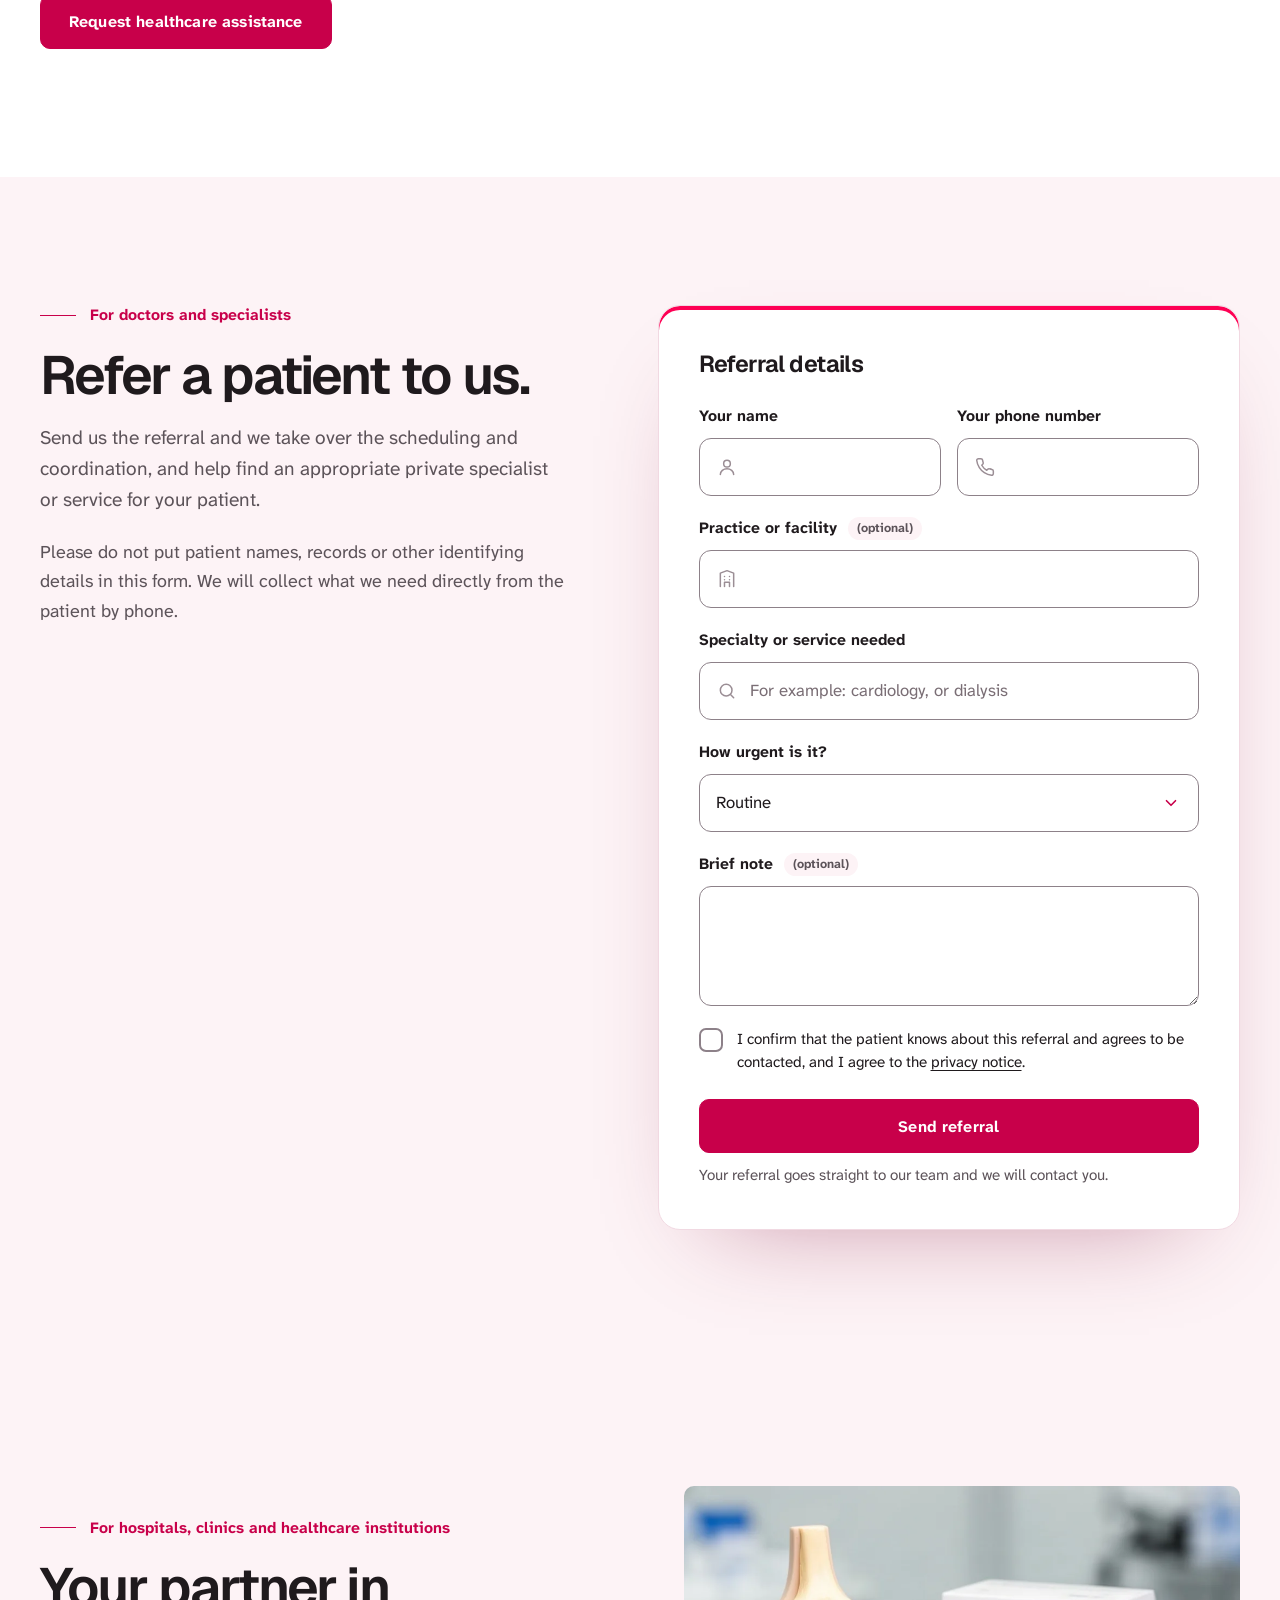
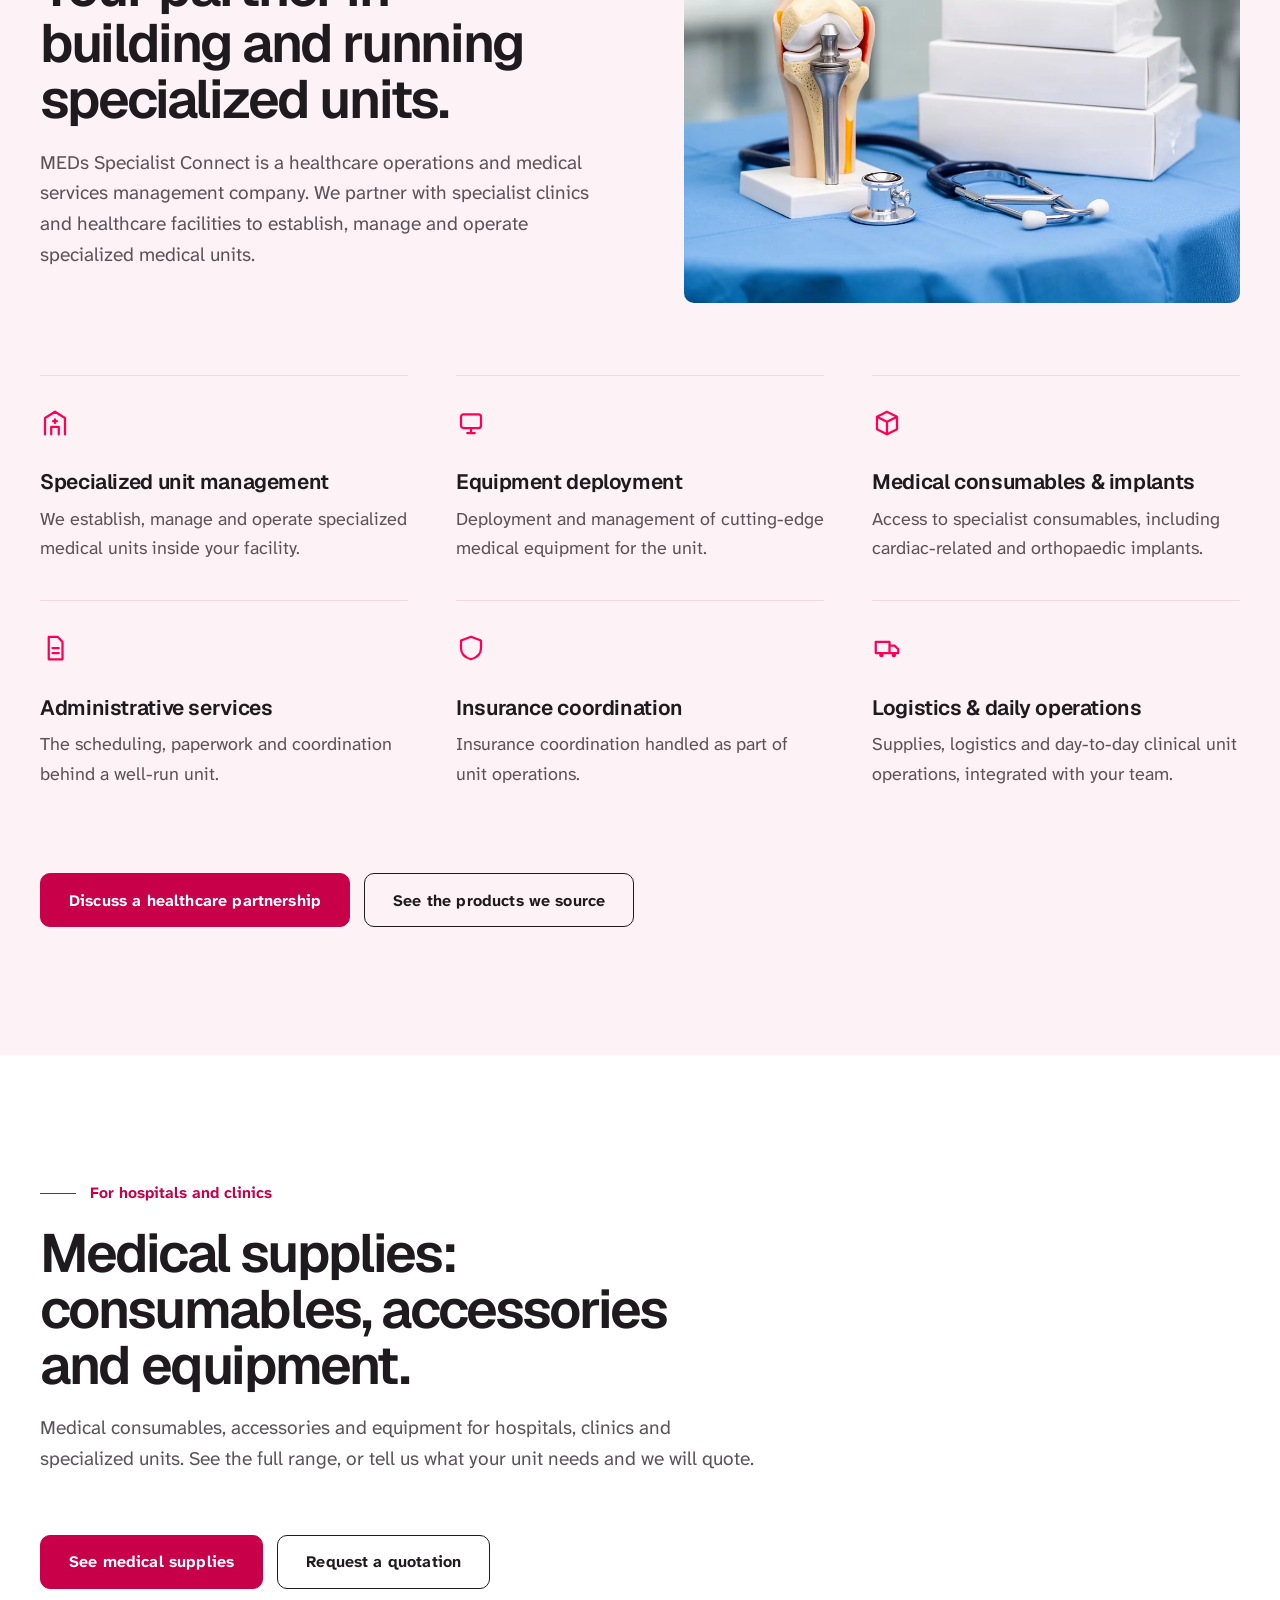
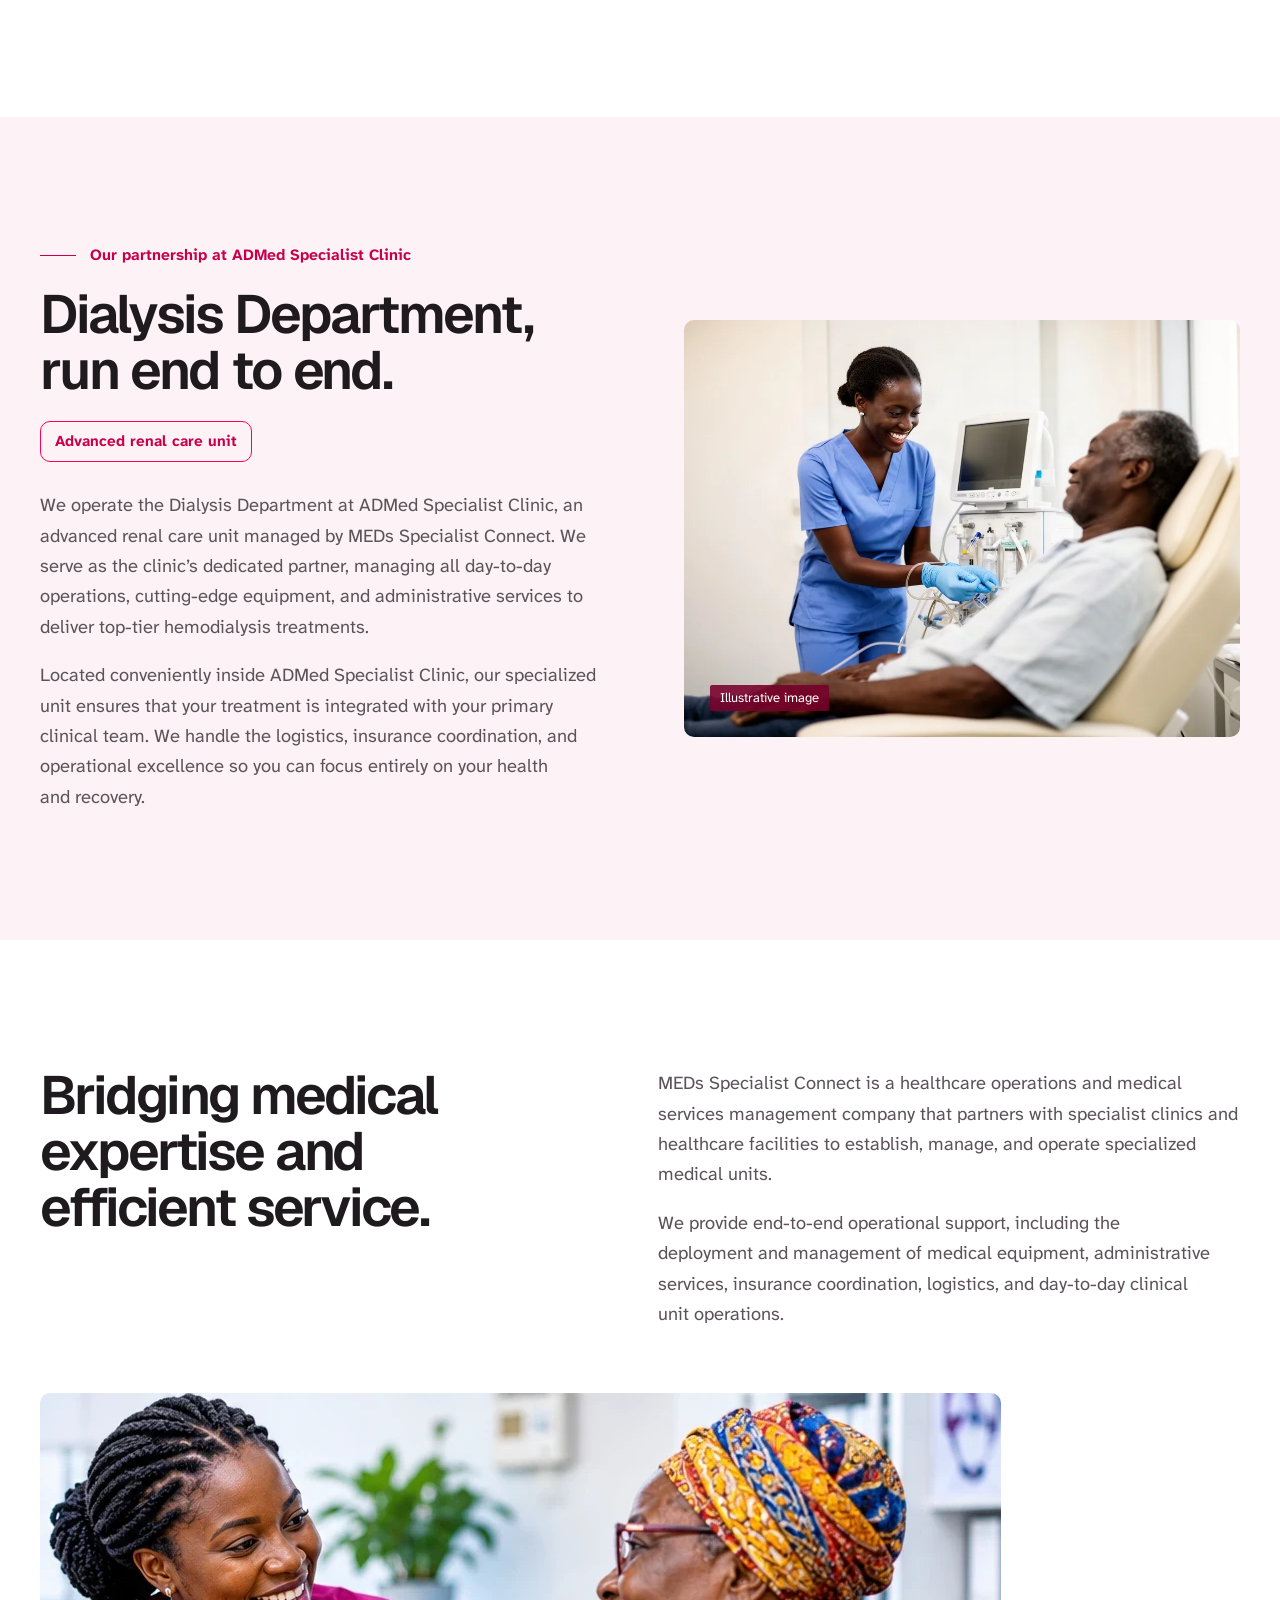
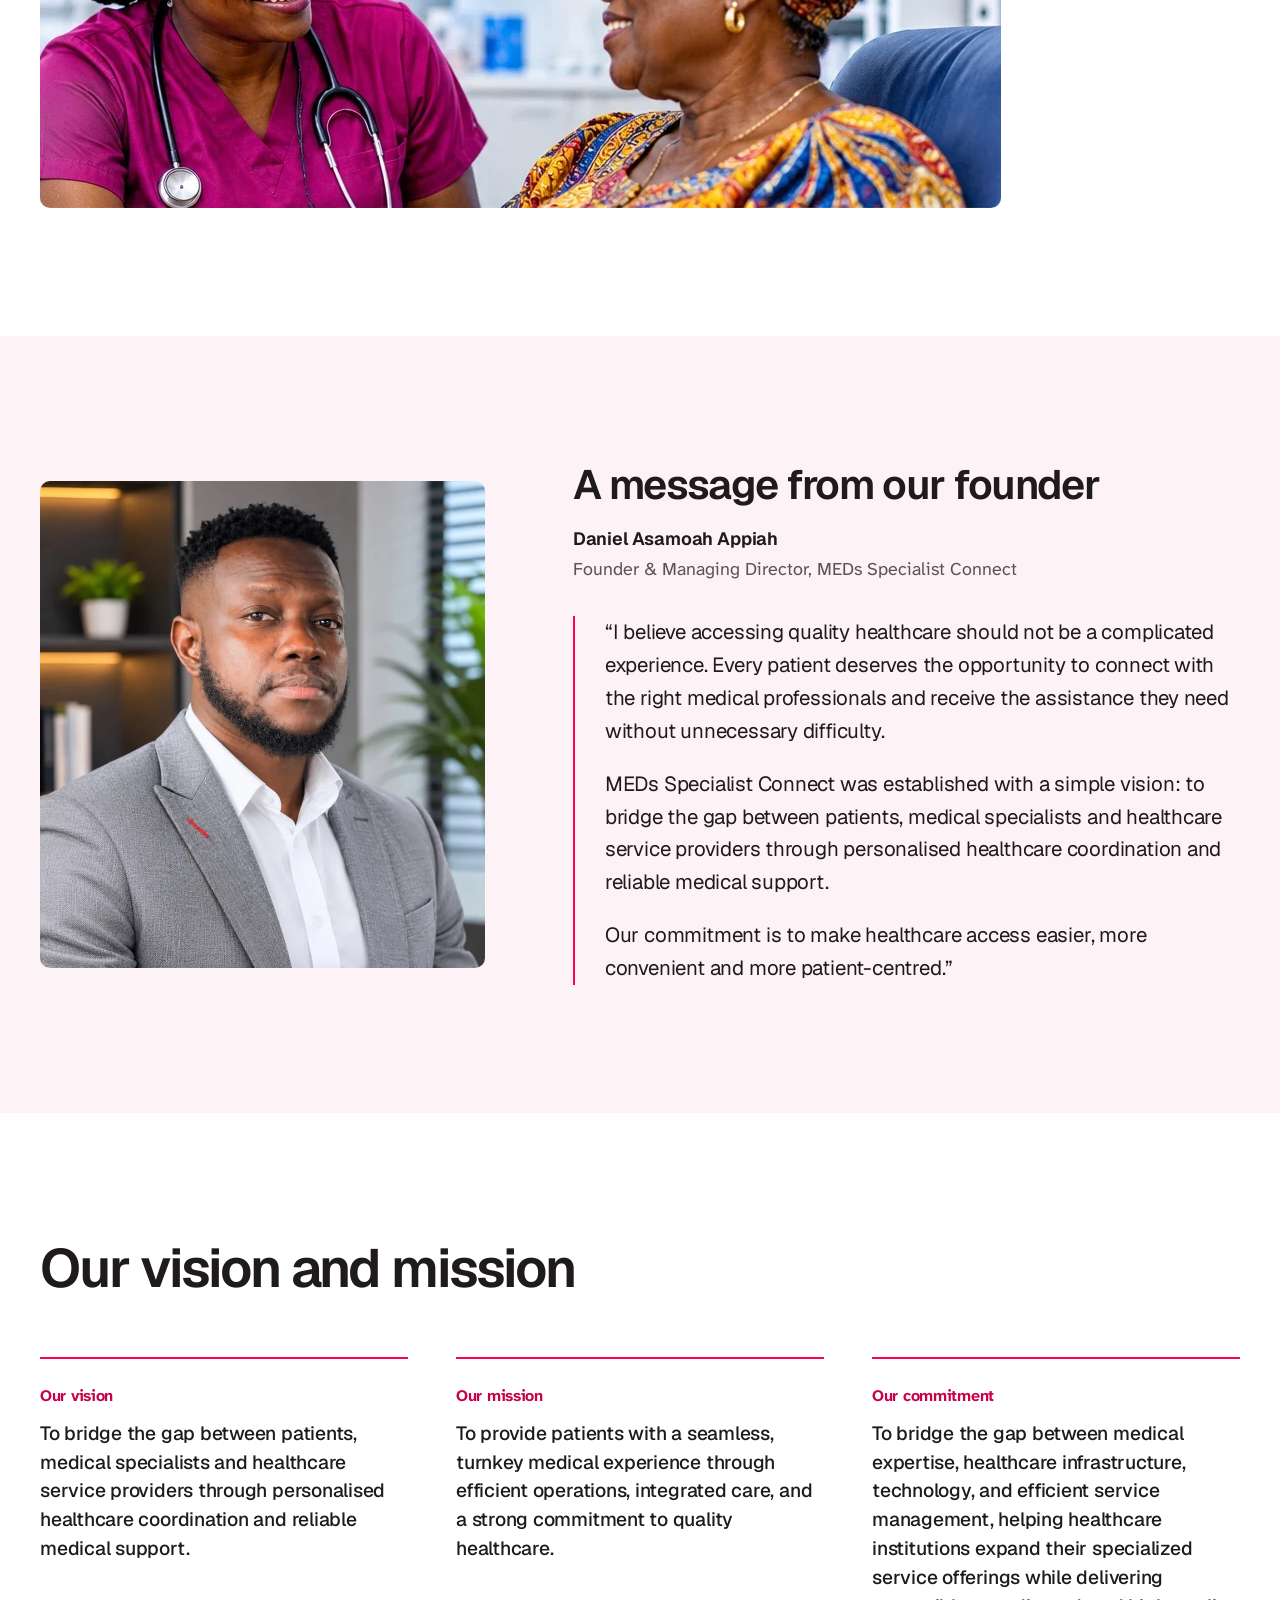
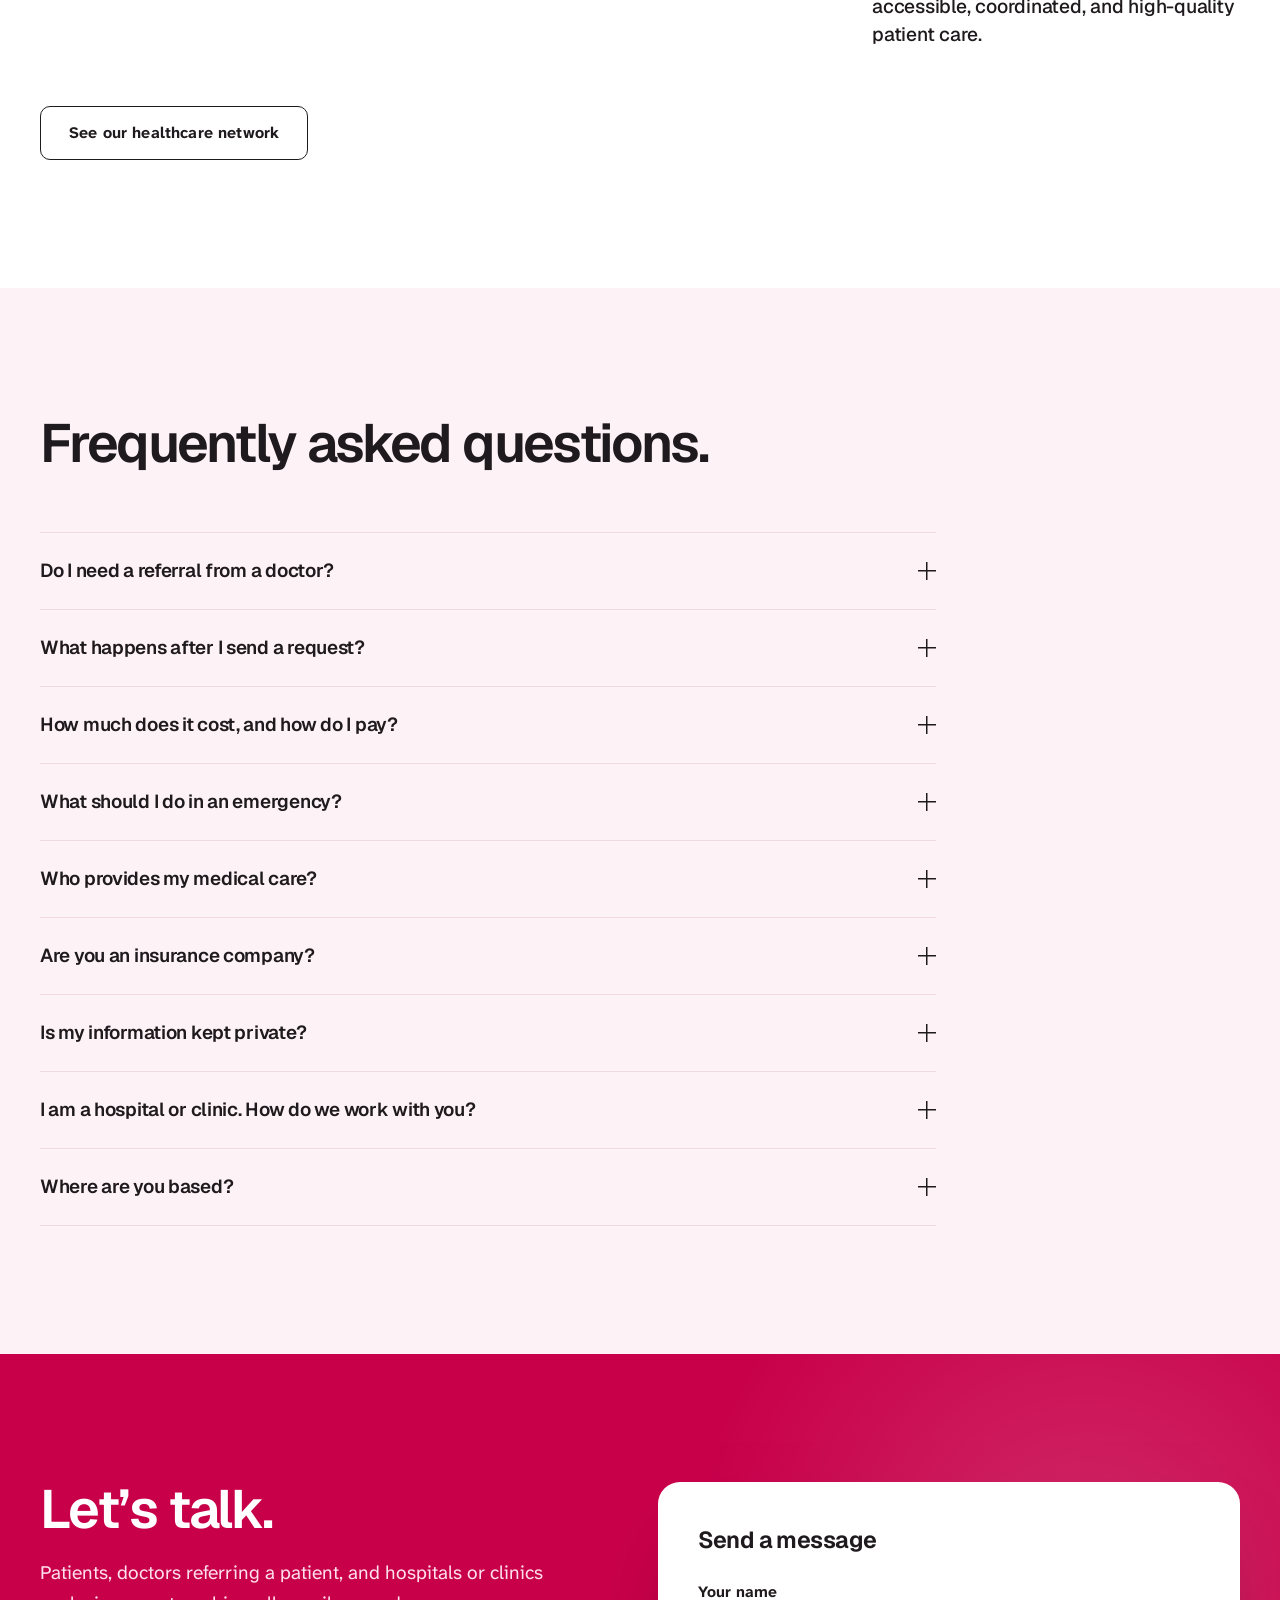
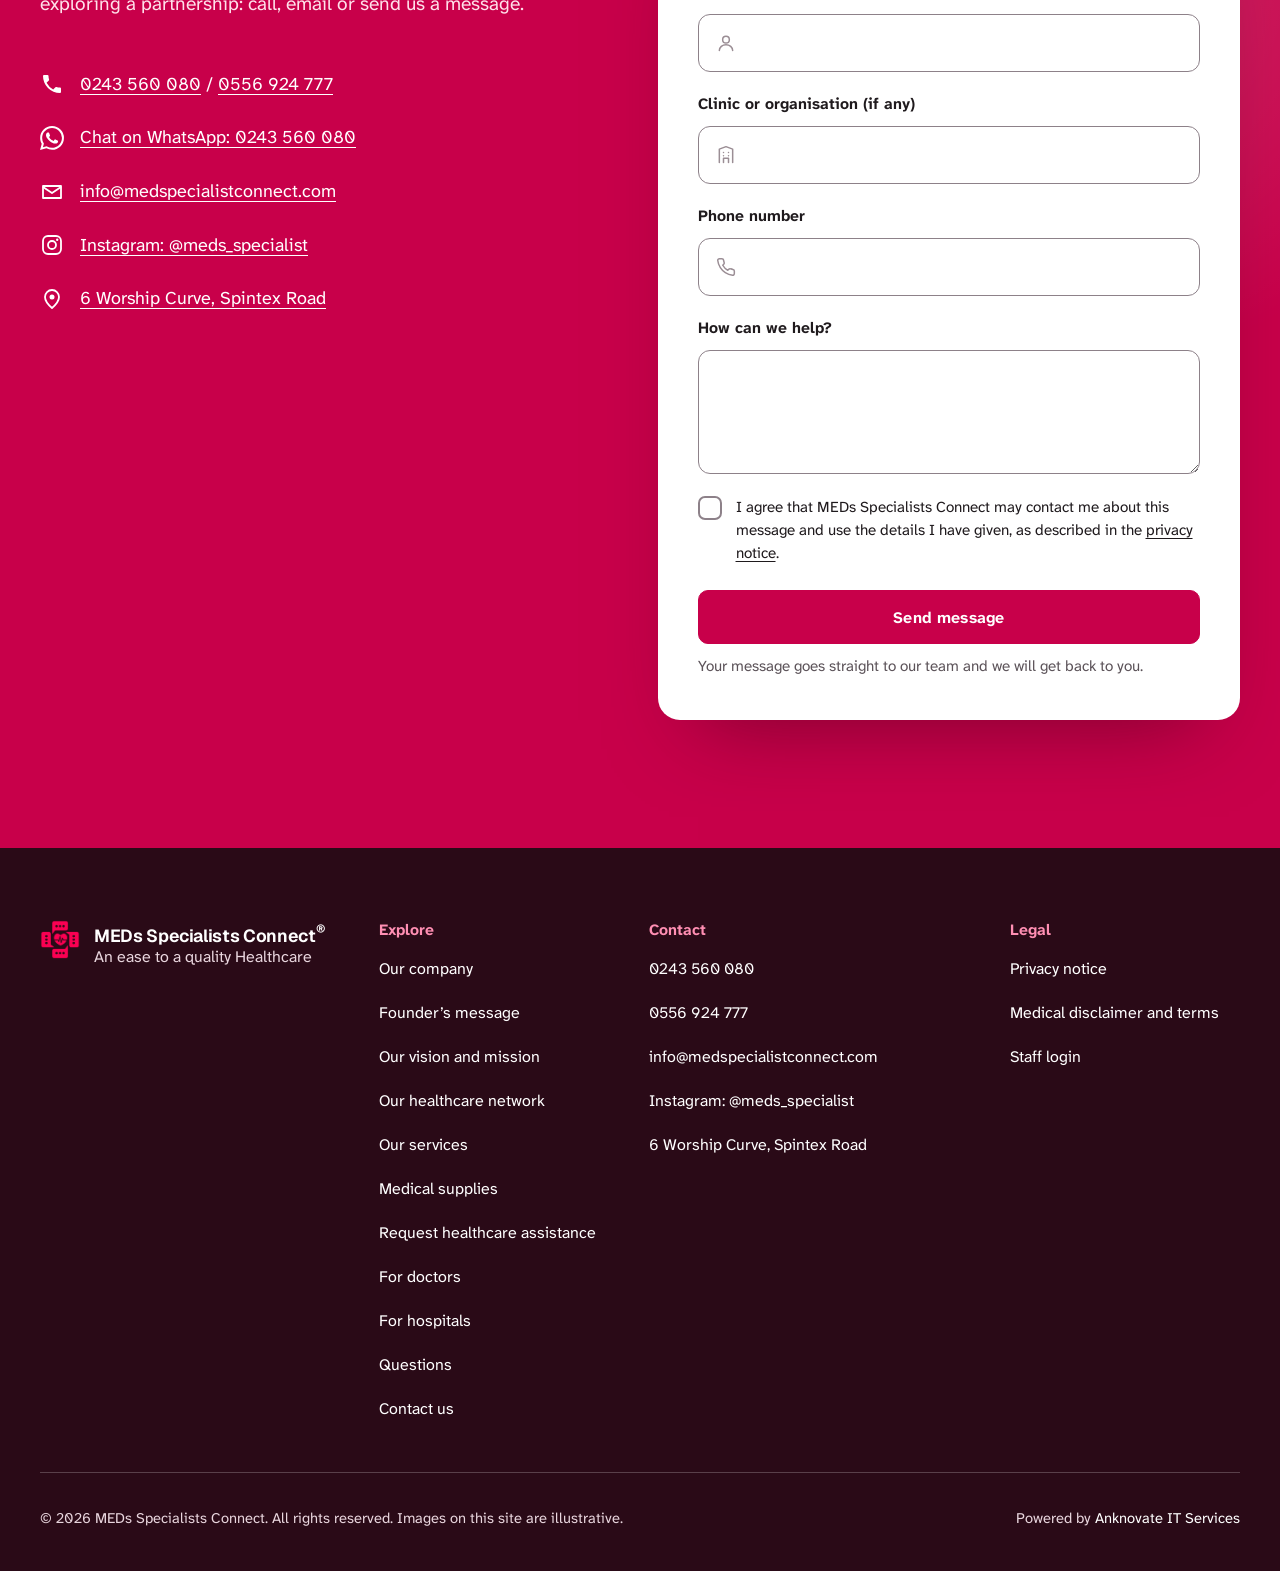
==== commit 8081f74e: "Home page: remove the 'not listed? Call us' line under the service buttons Co-Authored-By: Claude So" ====
--- a/index.html
+++ b/index.html
@@ -116,7 +116,6 @@
             <li><a href="#request" data-service="Dialysis services"><span class="pic"><svg aria-hidden="true"><use href="#i-drop"/></svg></span><span>On-call dialysis</span></a></li>
             <li><a href="#request" data-service="Medical advice on where to go"><span class="pic"><svg aria-hidden="true"><use href="#i-help"/></svg></span><span>I am not sure</span></a></li>
           </ul>
-          <p class="pick-more">Need something that is not listed? Call us on <a href="tel:+233243560080">0243 560 080</a>.</p>
           <div class="reach">
             <a class="btn btn-ghost" href="tel:+233243560080"><svg aria-hidden="true"><use href="#i-phone"/></svg>Call 0243 560 080</a>
             <a class="btn btn-ghost" href="https://wa.me/233243560080?text=Hello%20MEDs%20Specialists%20Connect%2C%20I%20would%20like%20some%20help%20with%20healthcare." target="_blank" rel="noopener"><svg aria-hidden="true"><use href="#wa"/></svg>WhatsApp<span class="sr"> (opens in a new tab)</span></a>
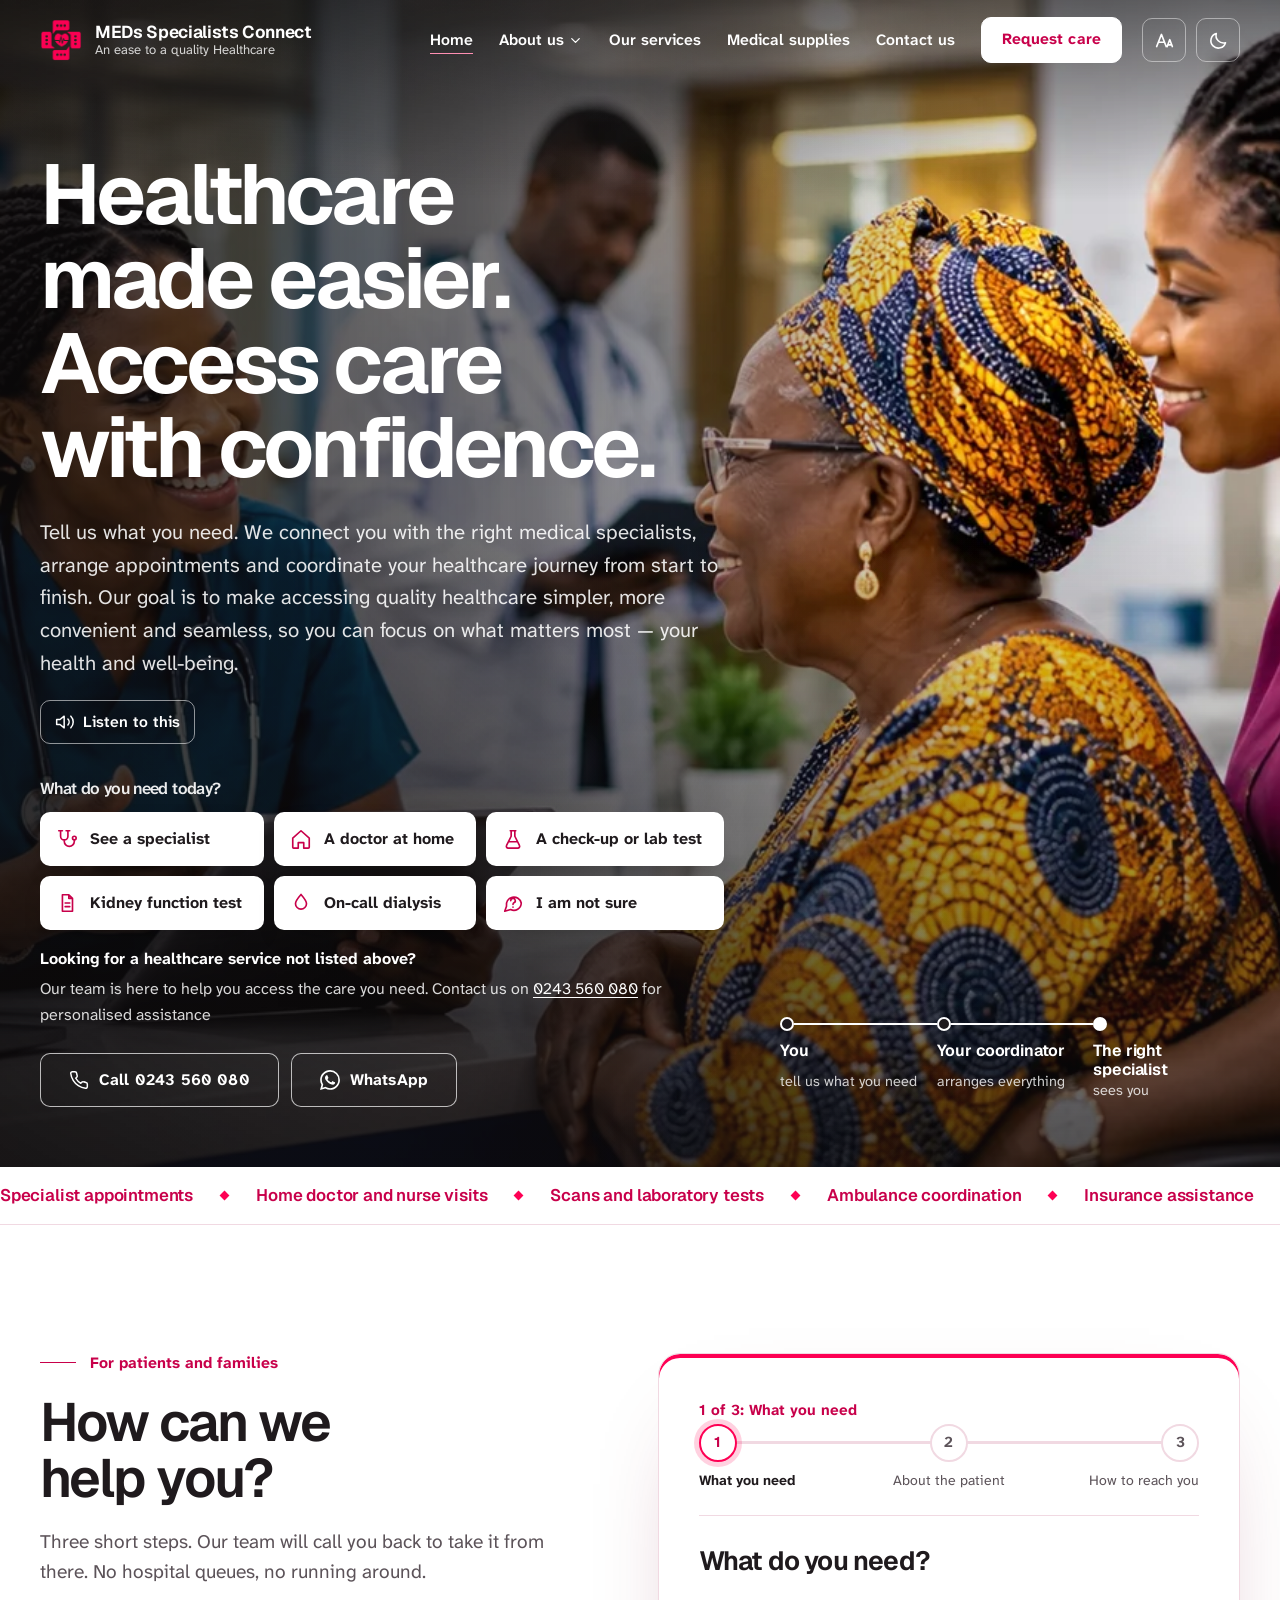
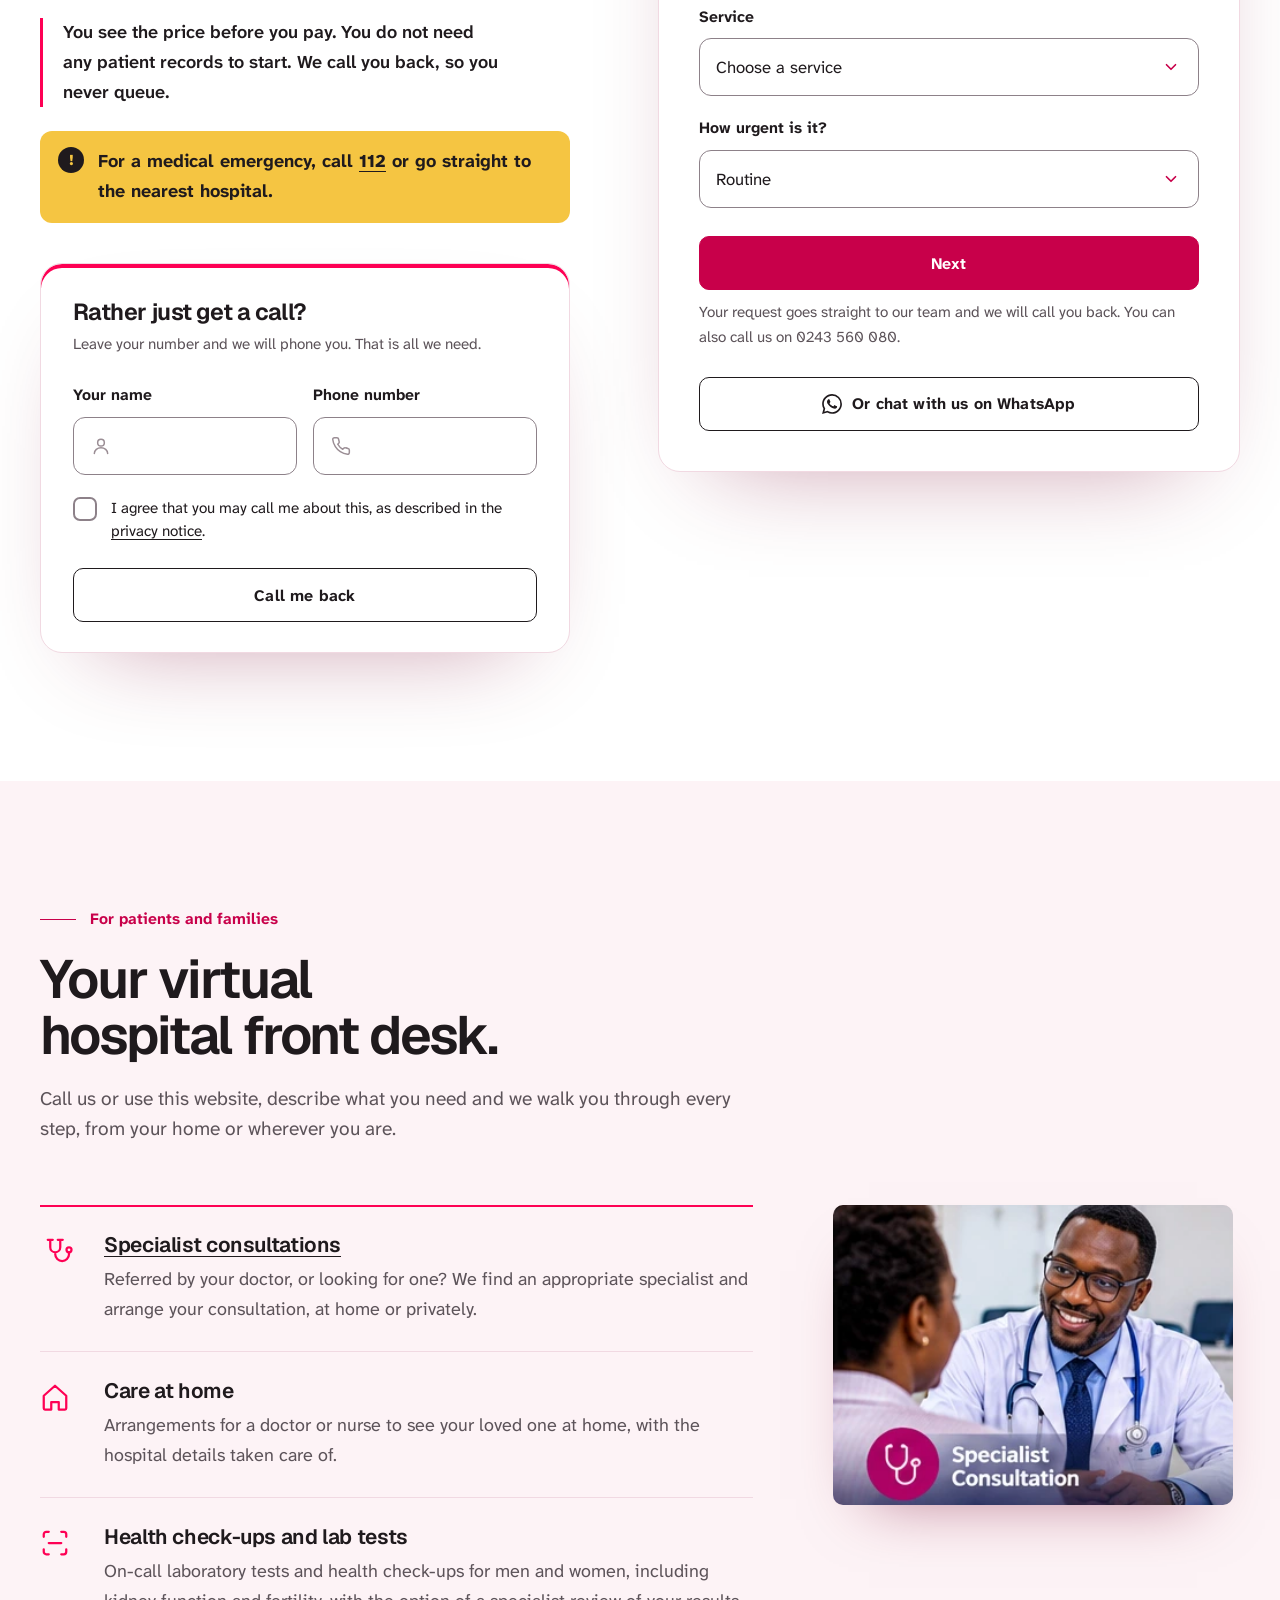
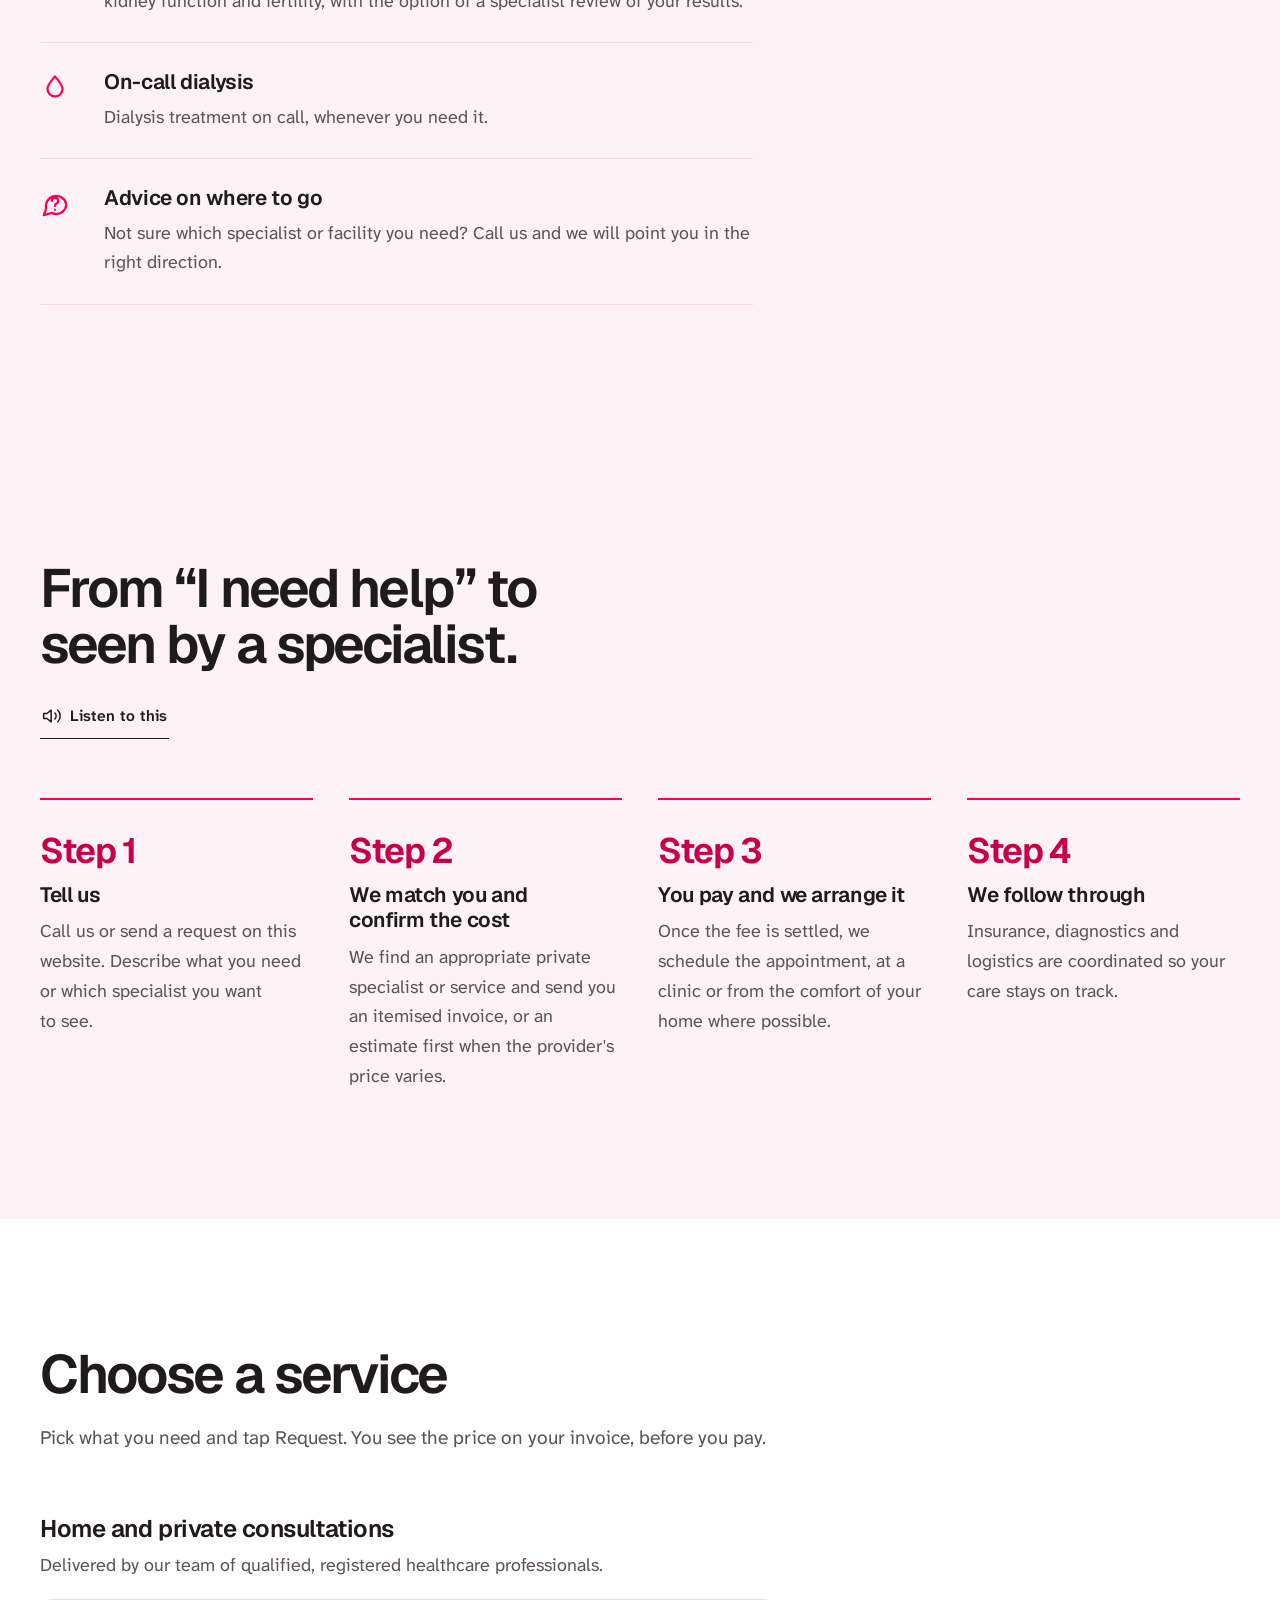
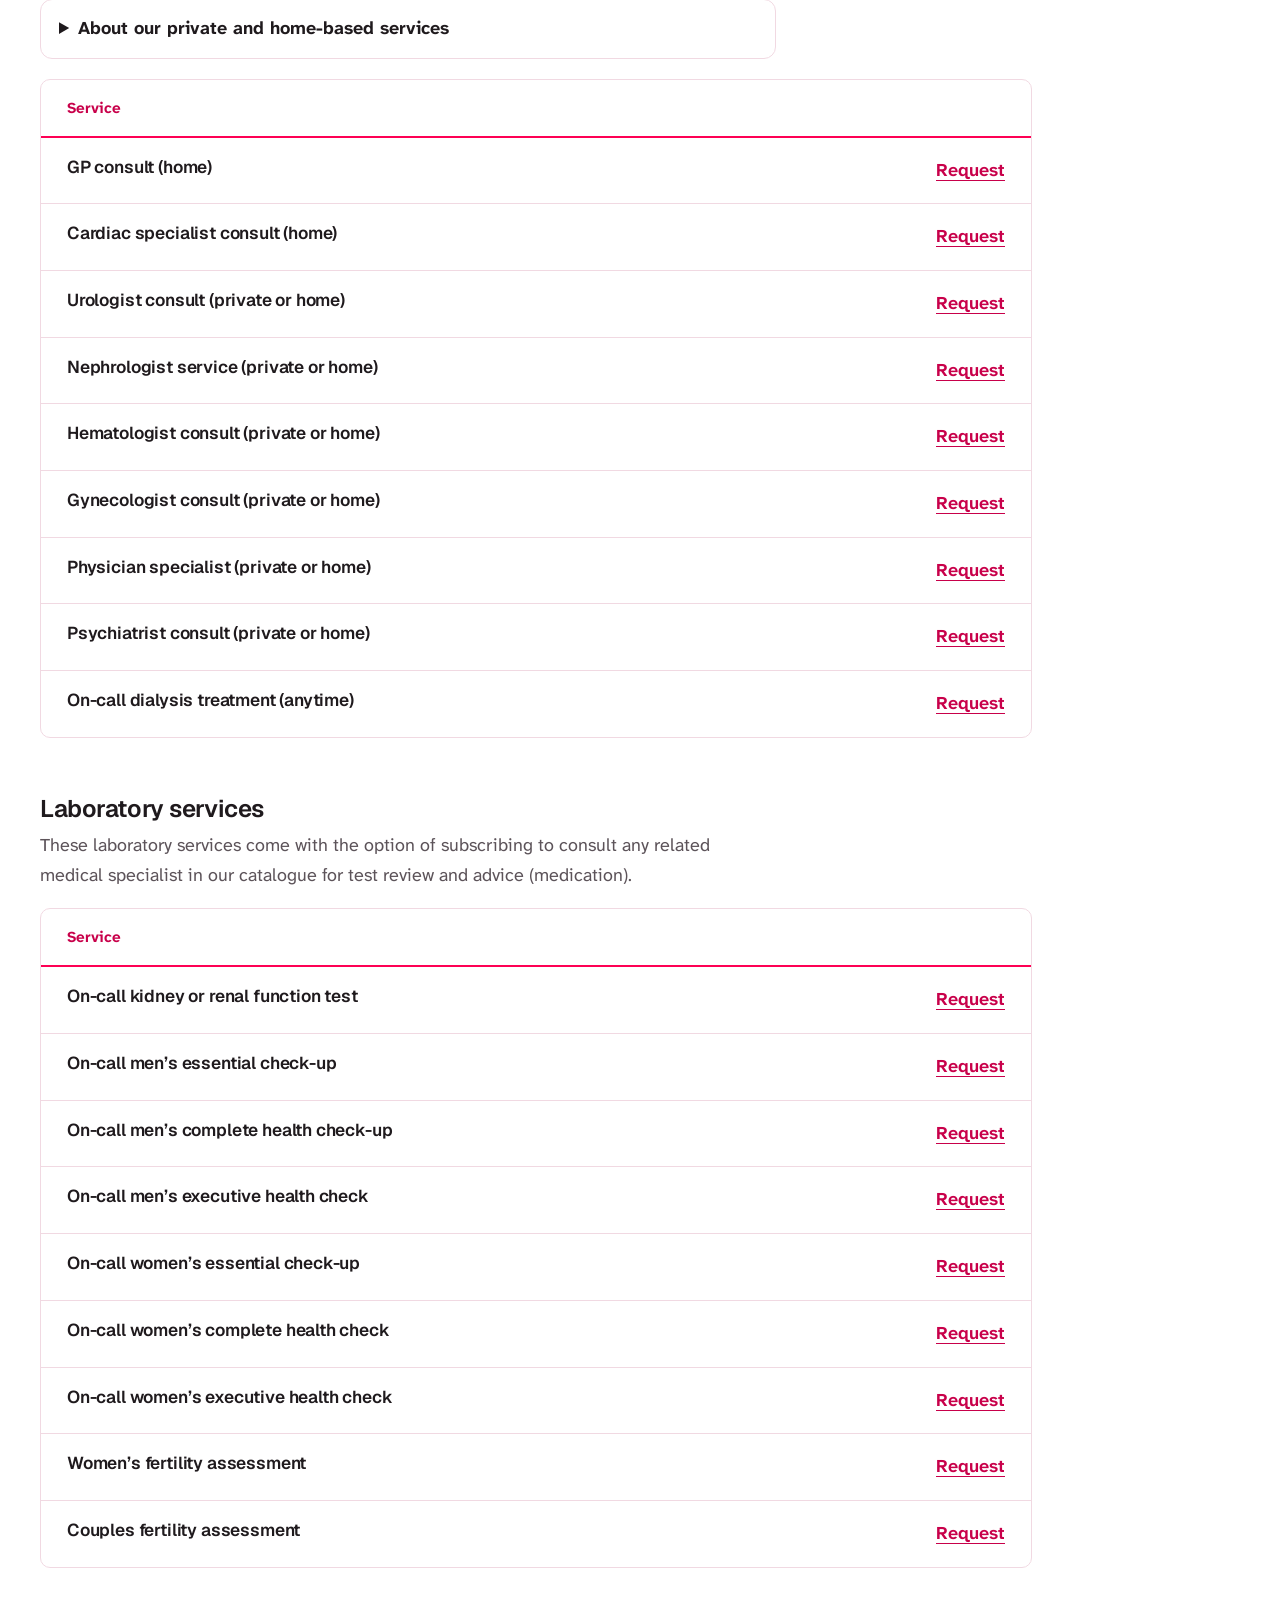
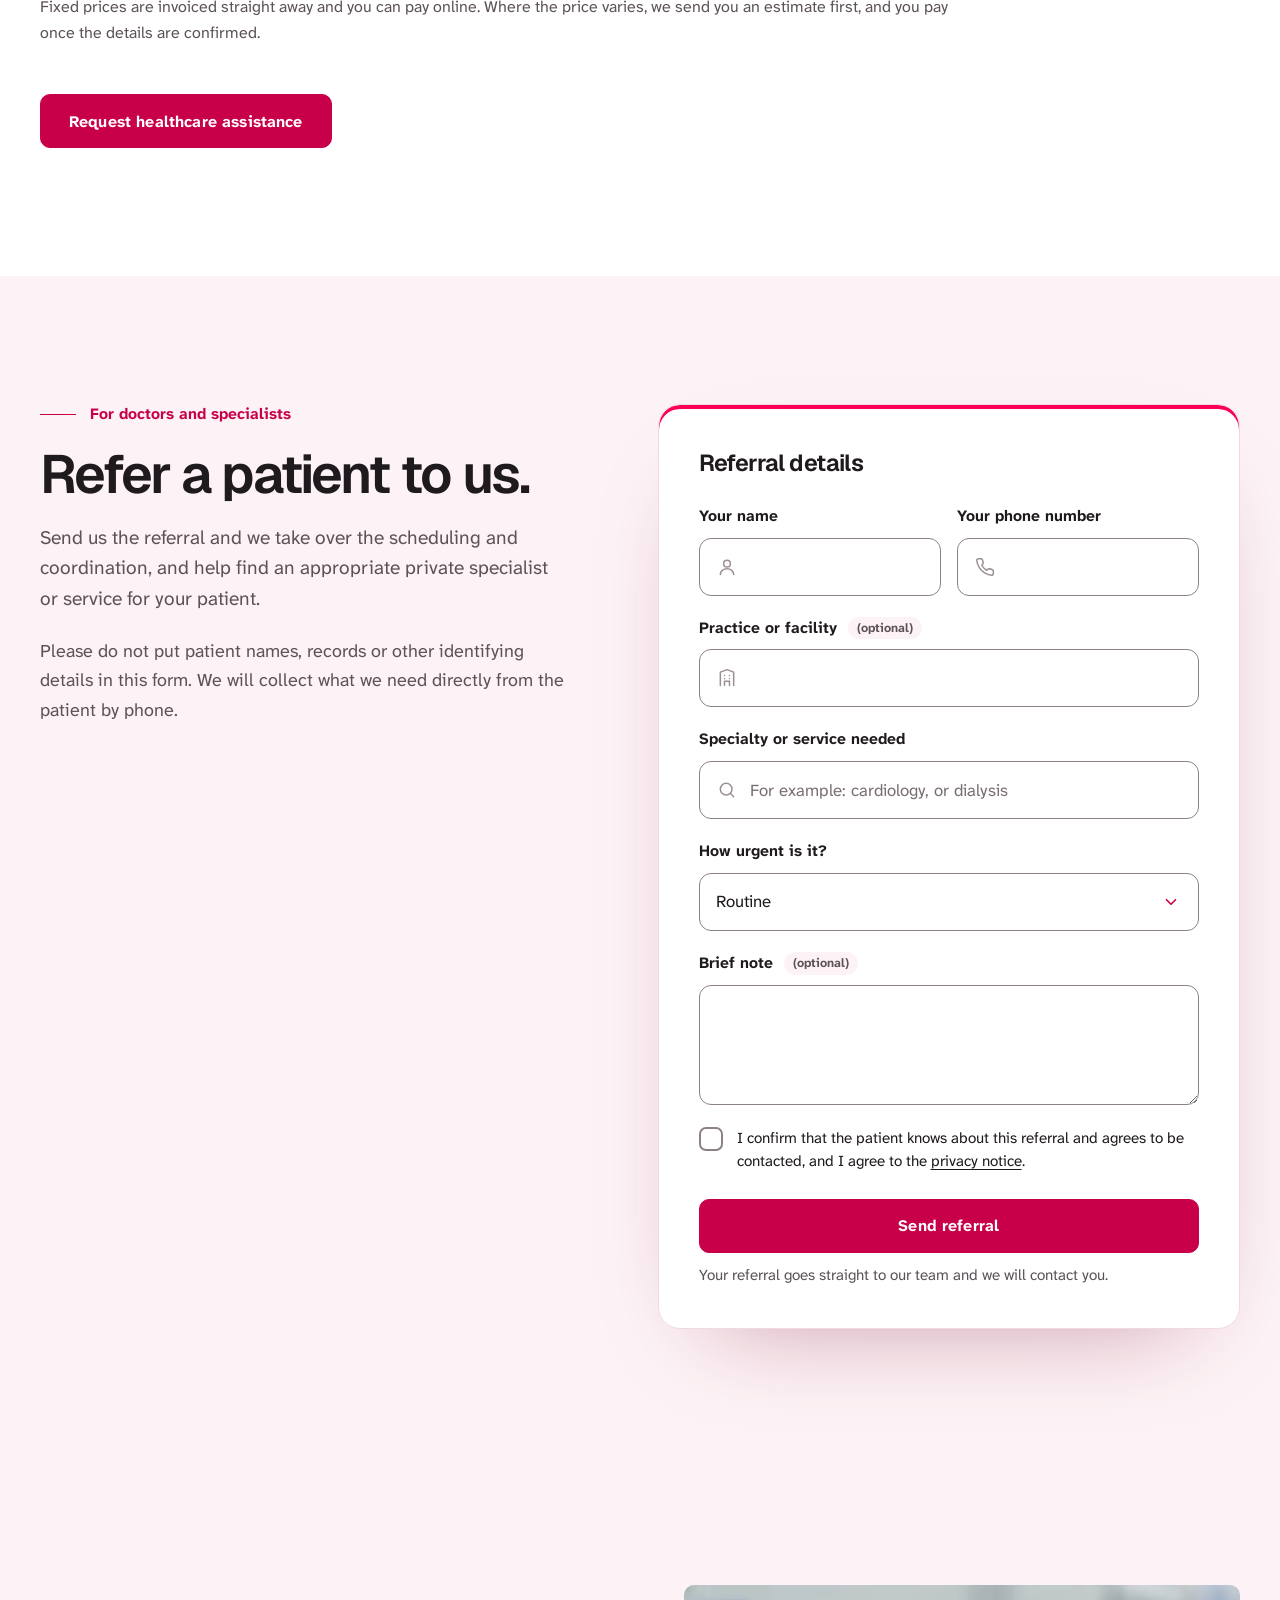
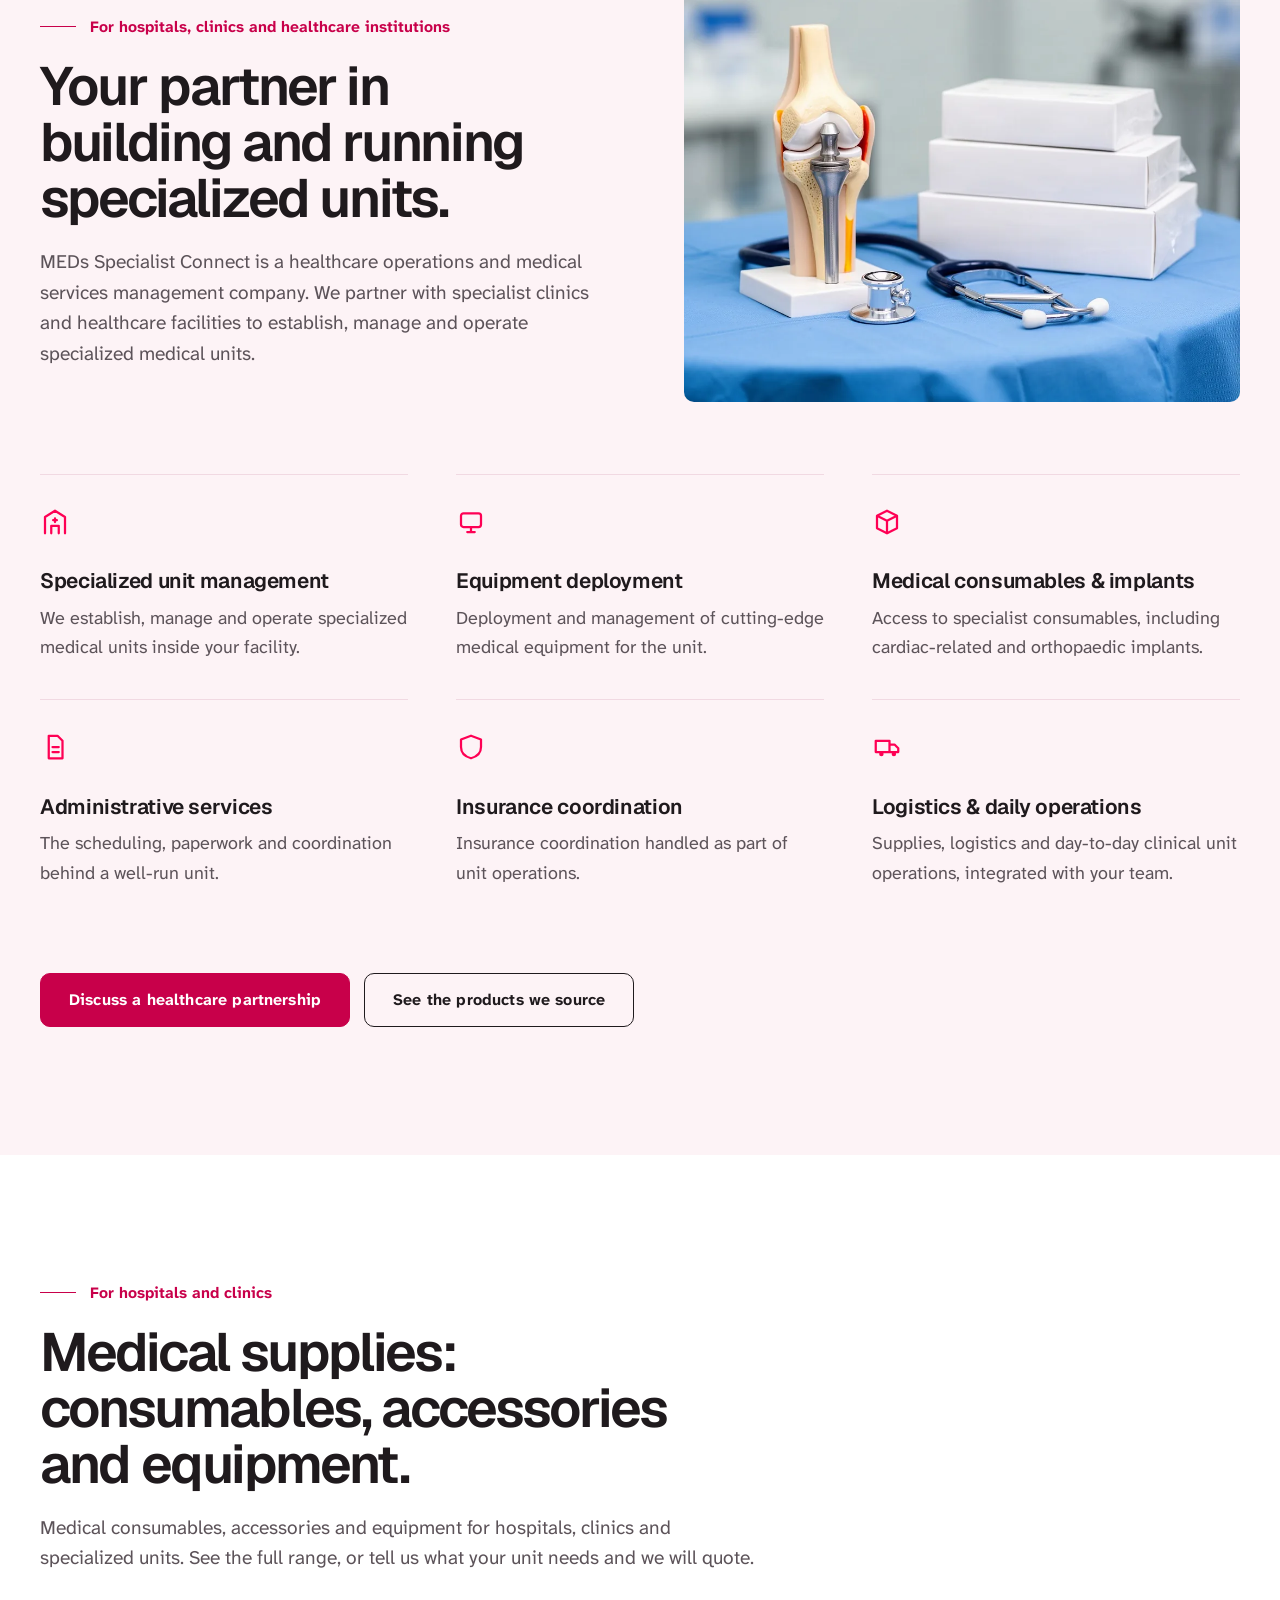
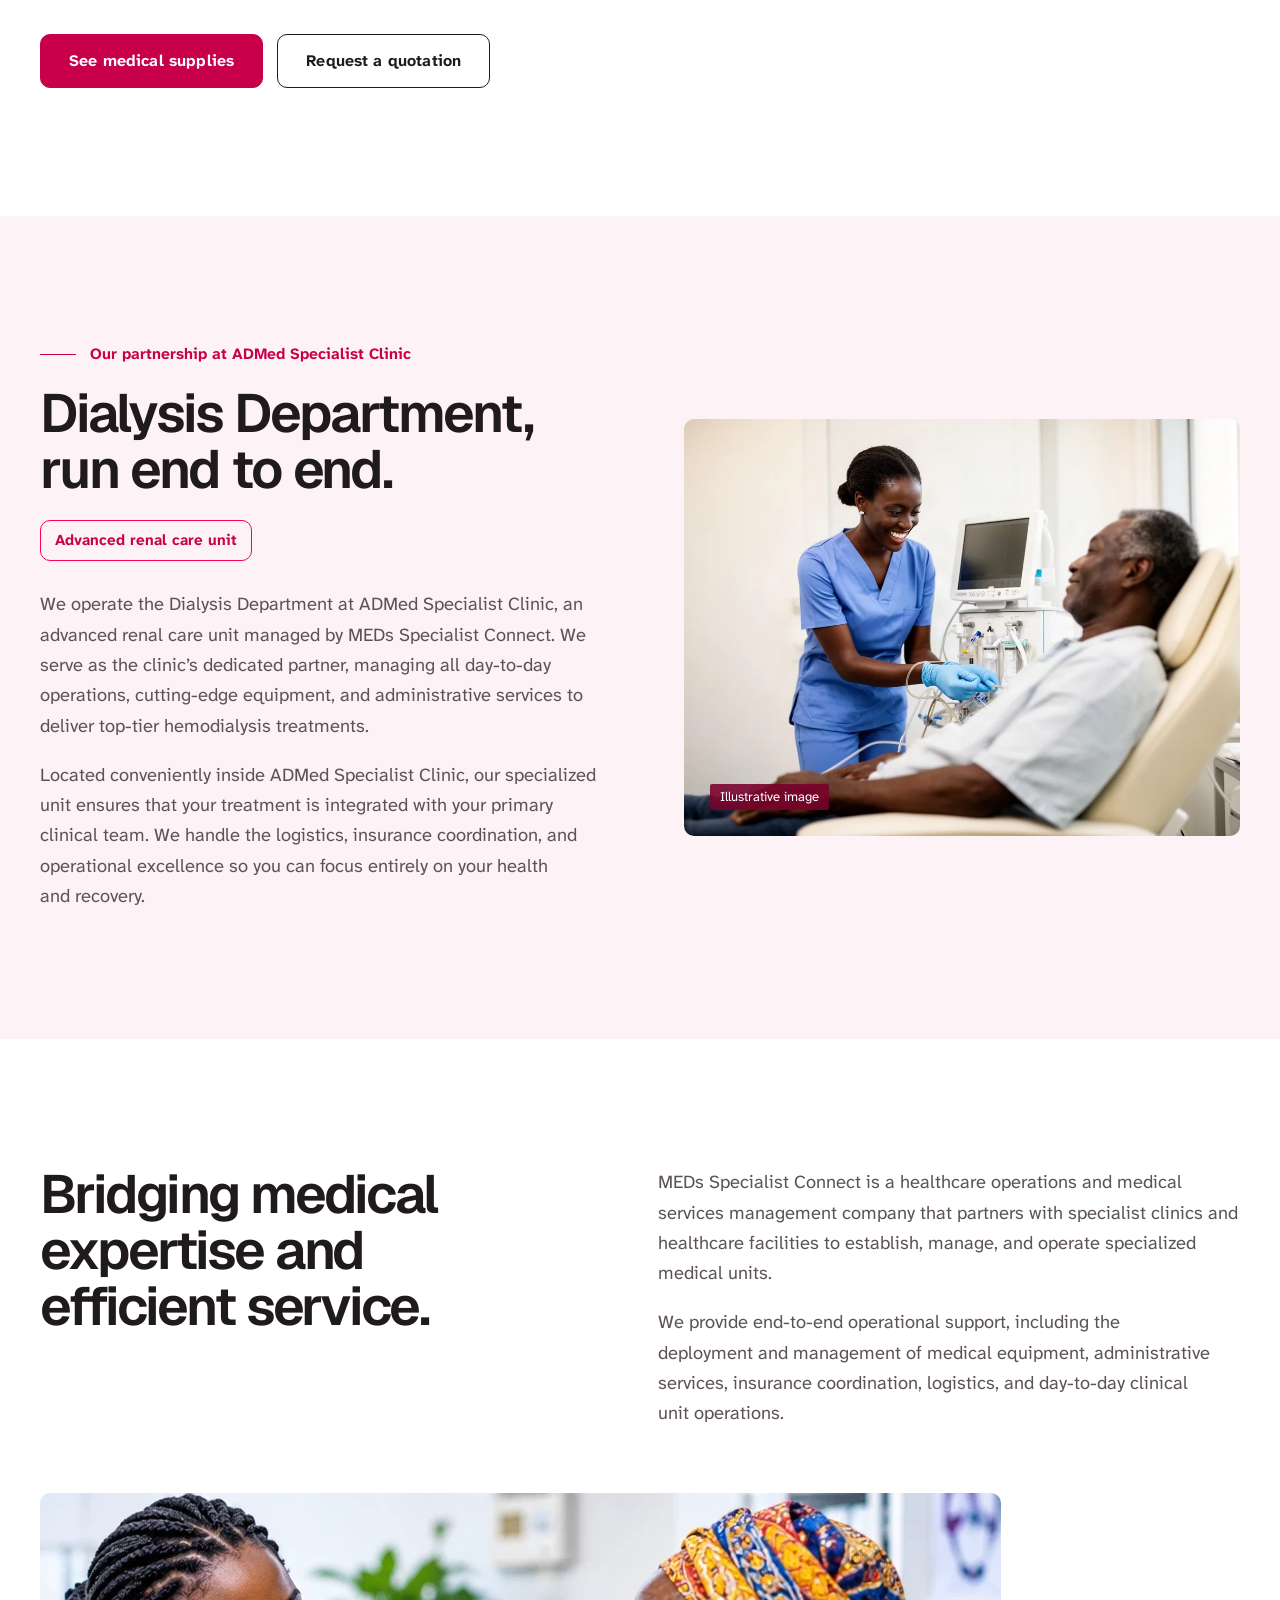
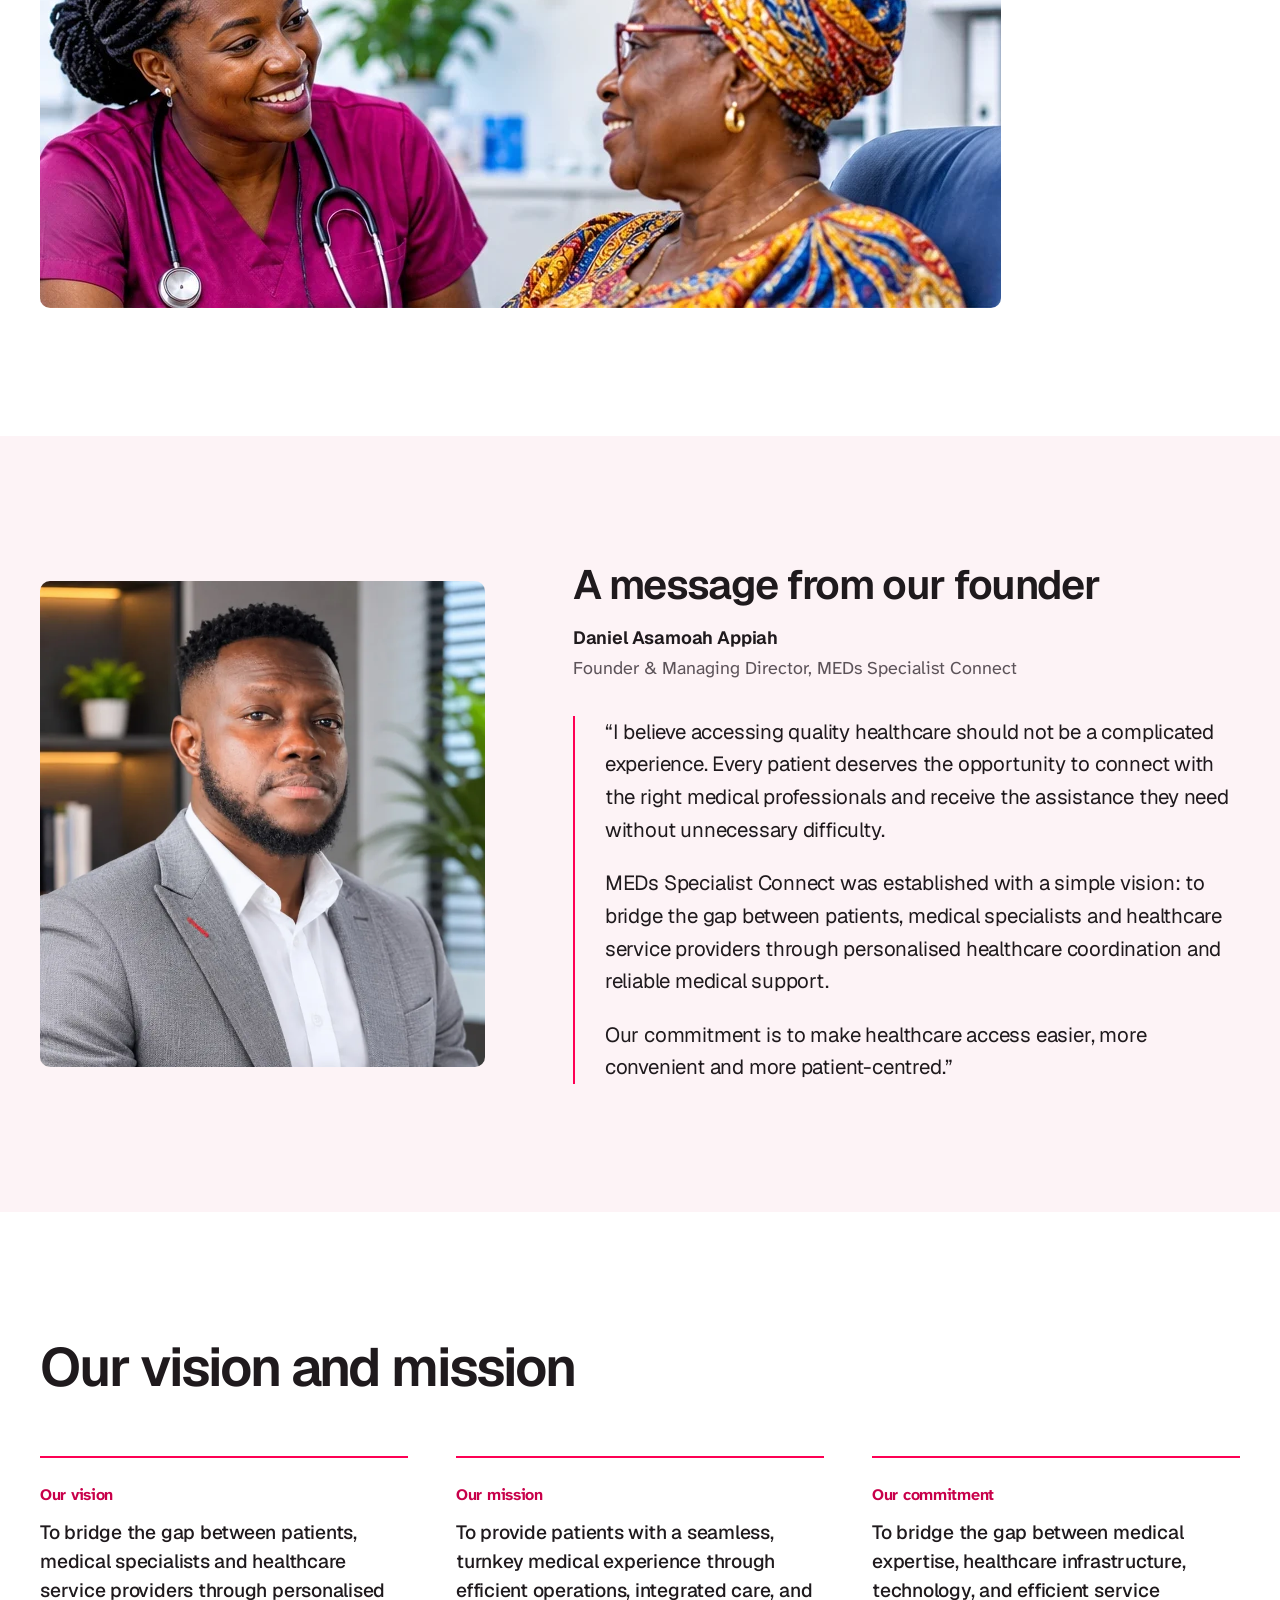
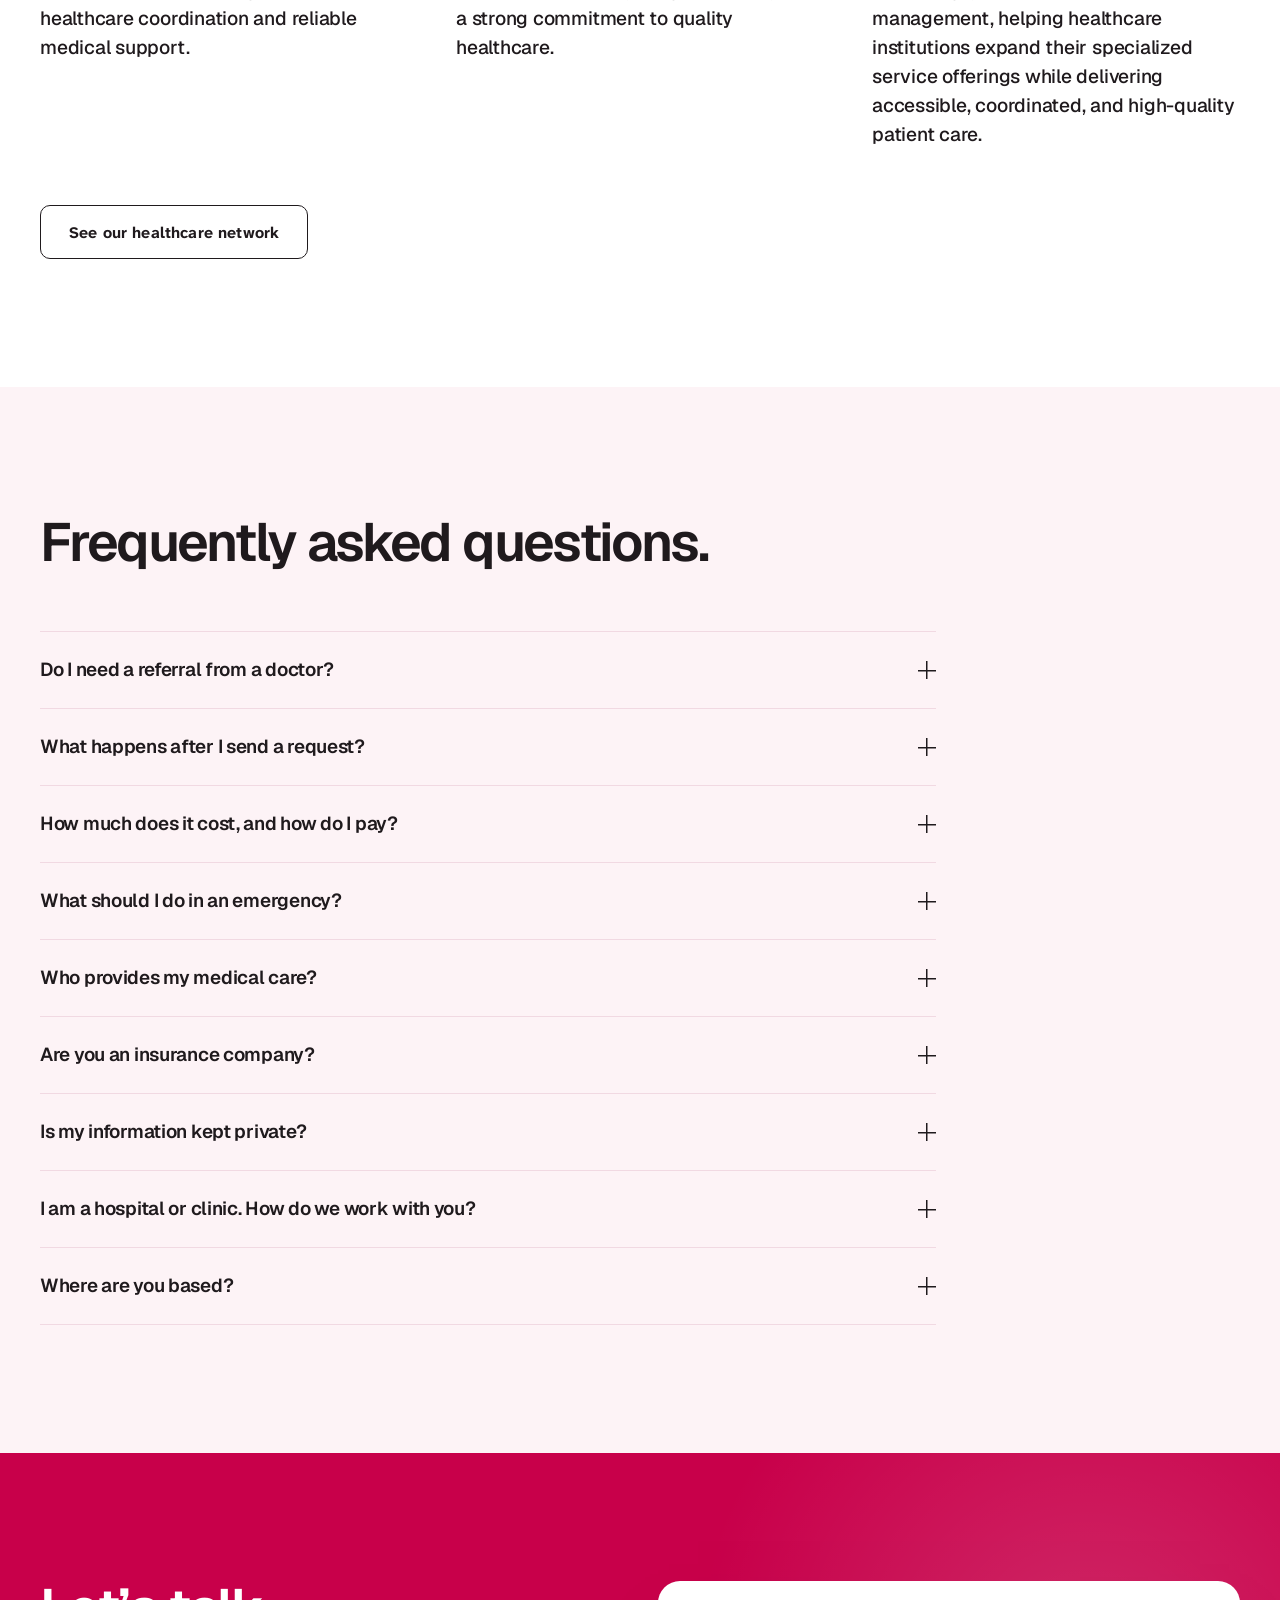
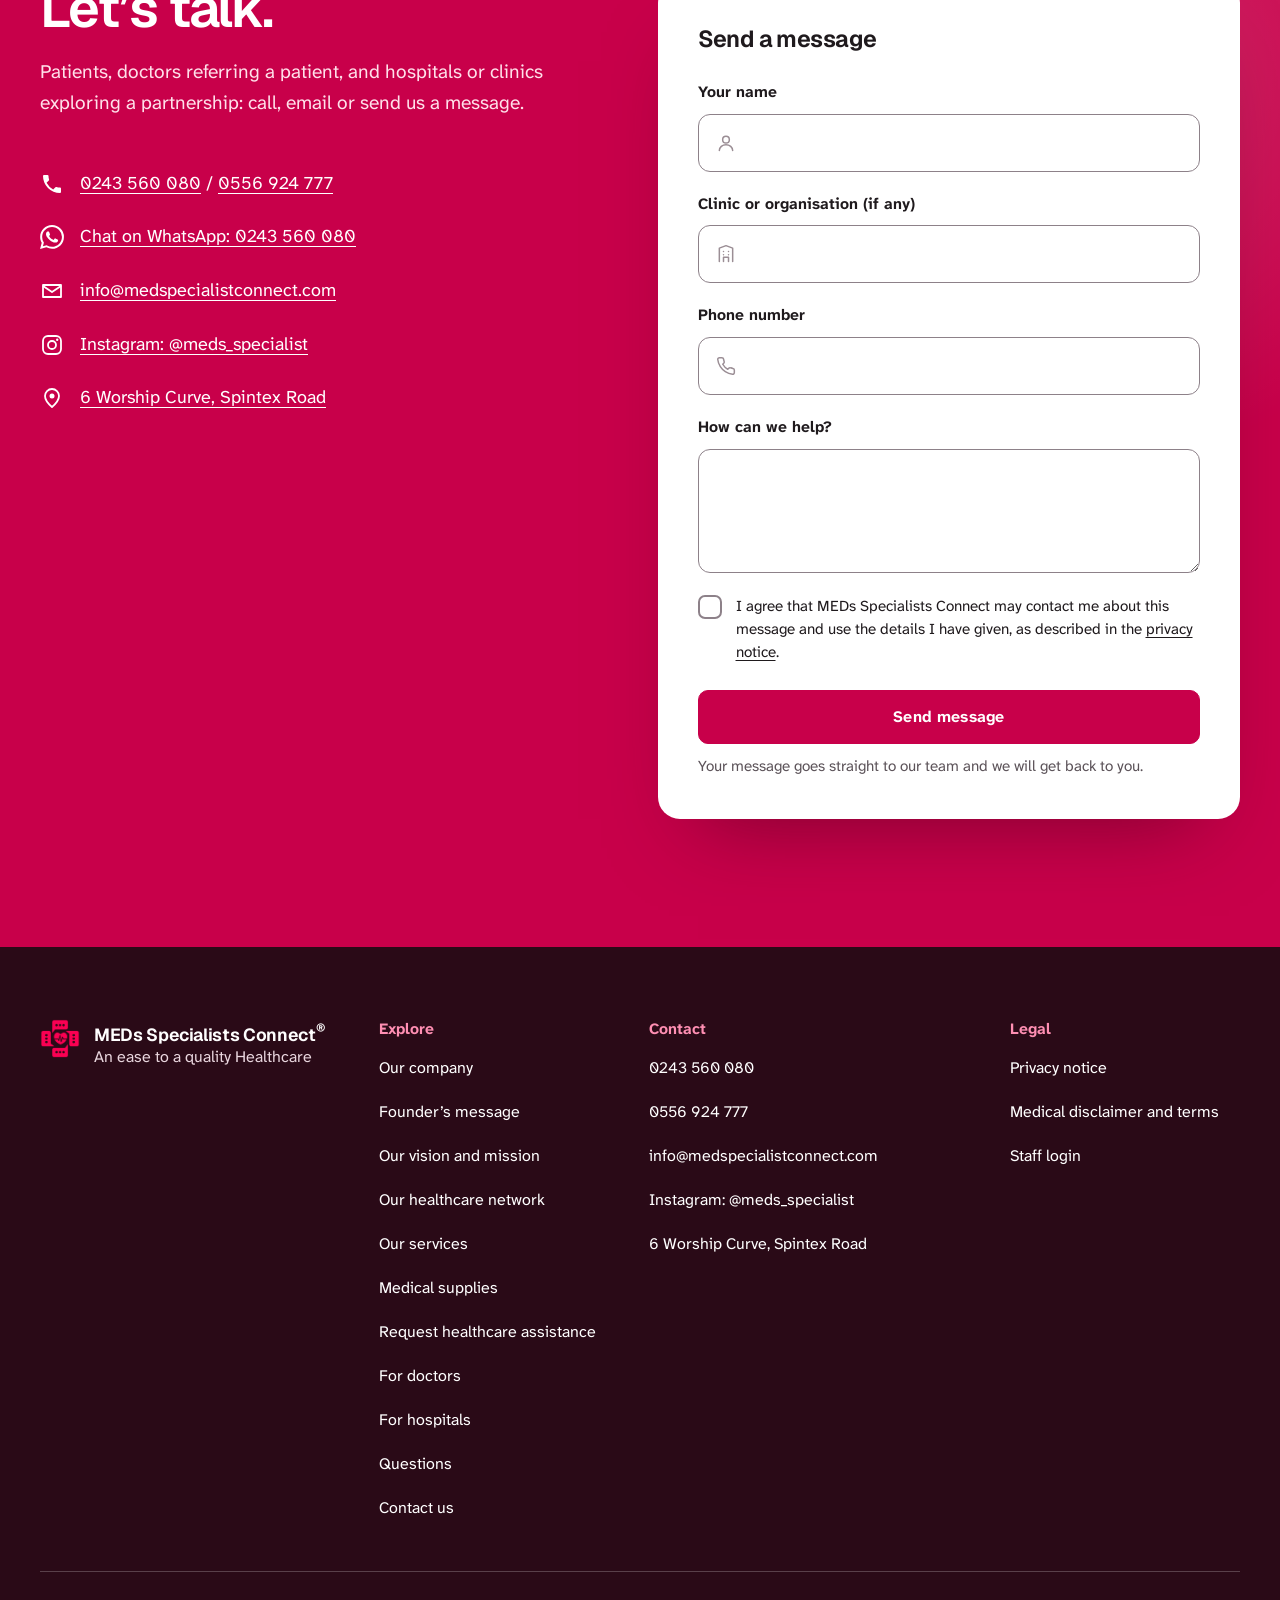
==== commit 695b25fe: "Home page: new 'service not listed' message under the service buttons Co-Authored-By: Claude Sonnet " ====
--- a/index.html
+++ b/index.html
@@ -32,7 +32,7 @@
   <link rel="preload" href="assets/fonts/atkinson-next-latin.woff2" as="font" type="font/woff2" crossorigin>
   <link rel="preload" href="assets/photos/hero-nurse-patient.webp" as="image" fetchpriority="high">
   <link rel="stylesheet" href="package-details.css?v=9">
-  <link rel="stylesheet" href="site.css?v=20">
+  <link rel="stylesheet" href="site.css?v=21">
   <script src="/assets/boot.js"></script>
 </head>
 <body class="site home">
@@ -116,6 +116,10 @@
             <li><a href="#request" data-service="Dialysis services"><span class="pic"><svg aria-hidden="true"><use href="#i-drop"/></svg></span><span>On-call dialysis</span></a></li>
             <li><a href="#request" data-service="Medical advice on where to go"><span class="pic"><svg aria-hidden="true"><use href="#i-help"/></svg></span><span>I am not sure</span></a></li>
           </ul>
+          <div class="pick-more">
+            <p class="pick-more-title">Looking for a healthcare service not listed above?</p>
+            <p>Our team is here to help you access the care you need. Contact us on <a href="tel:+233243560080">0243 560 080</a> for personalised assistance</p>
+          </div>
           <div class="reach">
             <a class="btn btn-ghost" href="tel:+233243560080"><svg aria-hidden="true"><use href="#i-phone"/></svg>Call 0243 560 080</a>
             <a class="btn btn-ghost" href="https://wa.me/233243560080?text=Hello%20MEDs%20Specialists%20Connect%2C%20I%20would%20like%20some%20help%20with%20healthcare." target="_blank" rel="noopener"><svg aria-hidden="true"><use href="#wa"/></svg>WhatsApp<span class="sr"> (opens in a new tab)</span></a>
--- a/site.css
+++ b/site.css
@@ -189,6 +189,8 @@
 .pick .pic { display: inline-flex; color: #c8004a; }
 .pick .pic svg { width: 22px; height: 22px; }
 .pick-more { margin: 16px 0 0; color: rgba(255, 255, 255, .84); font-size: 1rem; }
+.pick-more p { margin: 0 0 4px; }
+.pick-more-title { color: #fff; font-weight: 700; }
 .pick-more a { color: #fff; }
 .reach { display: flex; flex-wrap: wrap; gap: 12px; margin-top: 24px; }
 .hero .reach .btn-ghost { color: #fff; border-color: rgba(255, 255, 255, .7); }
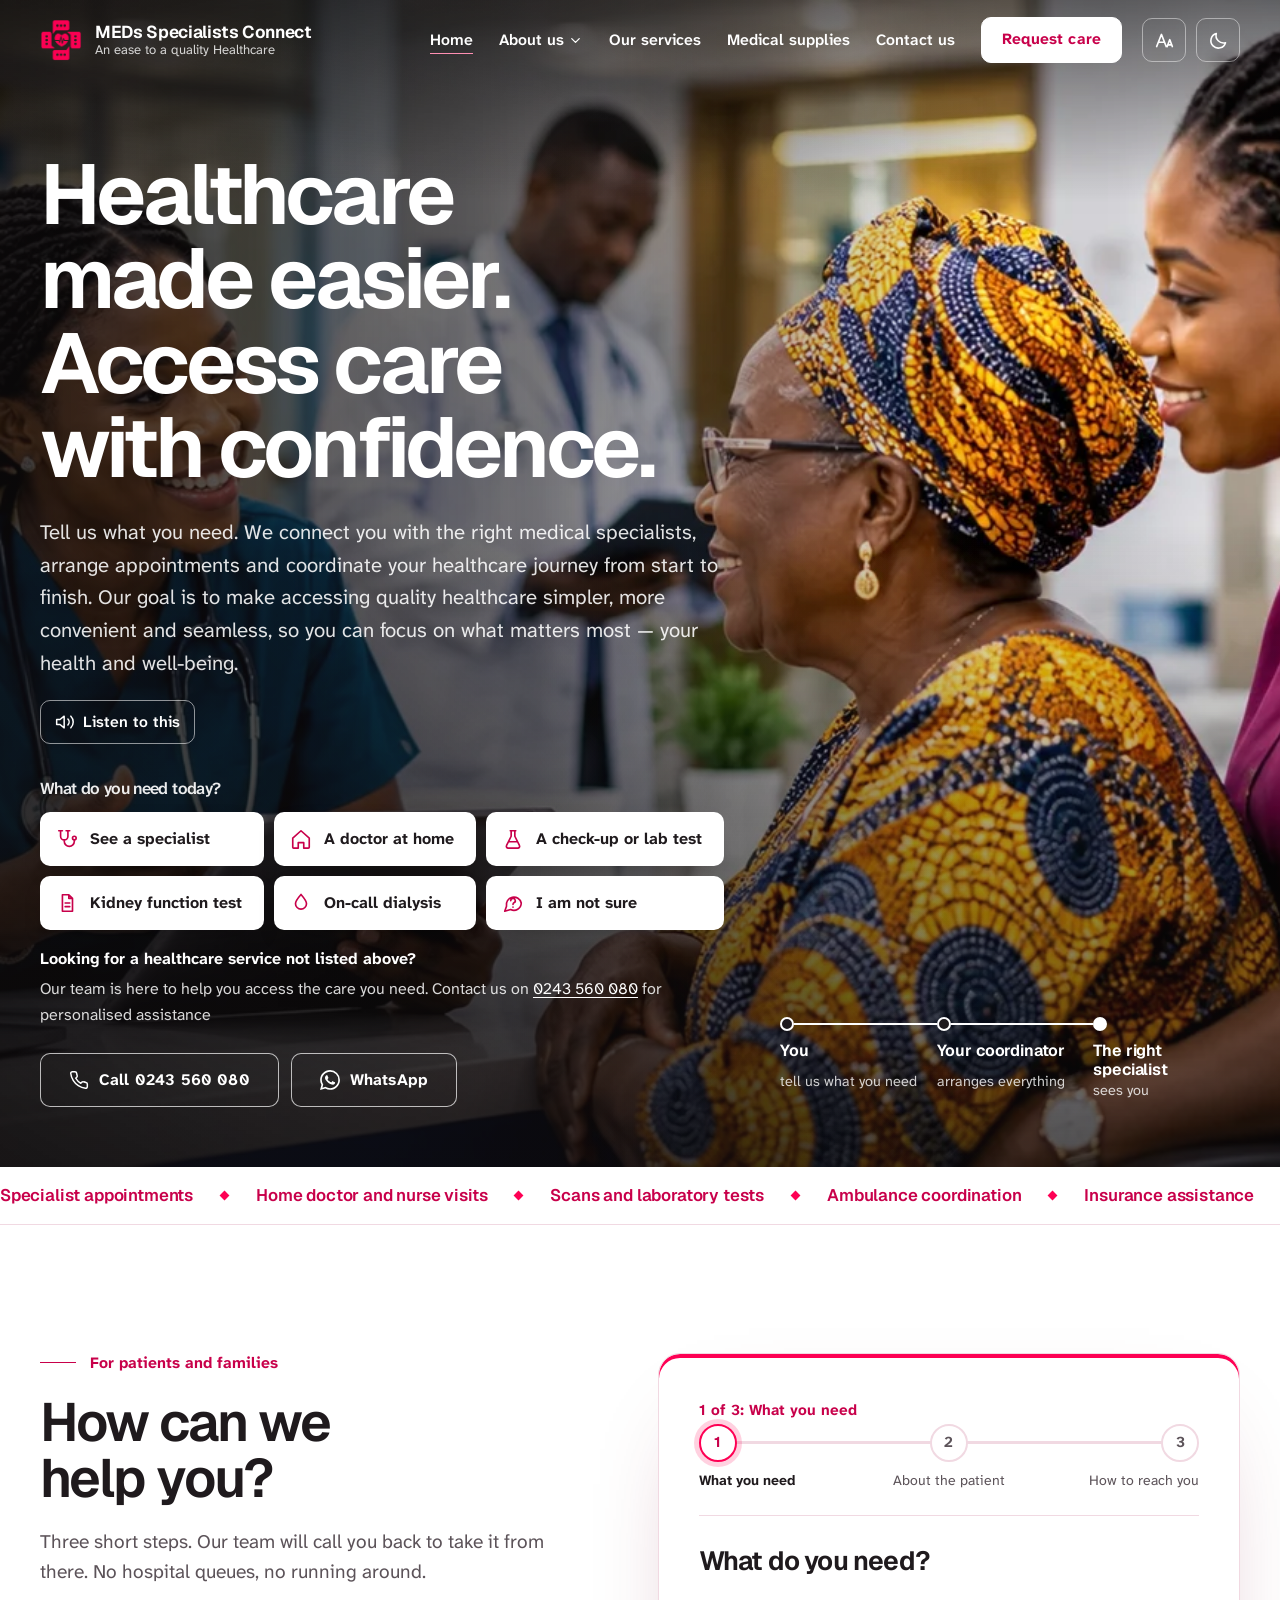
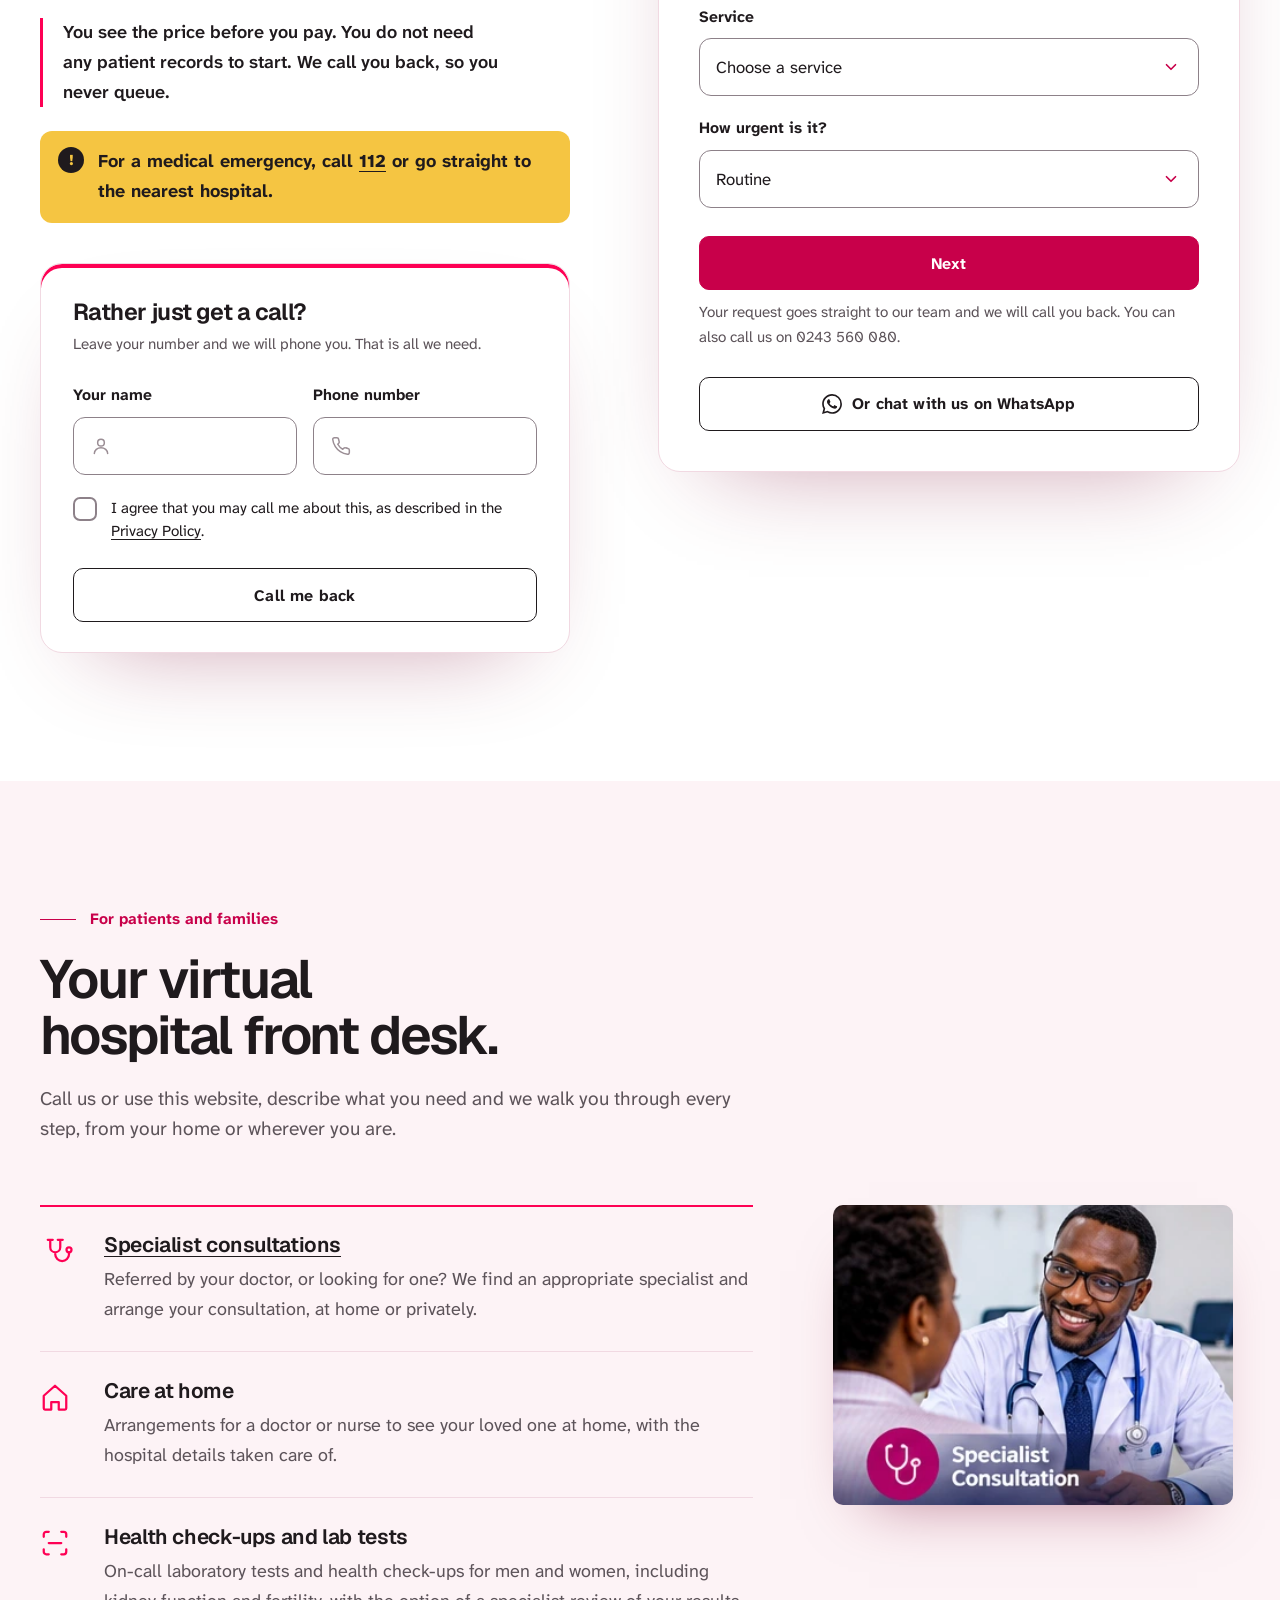
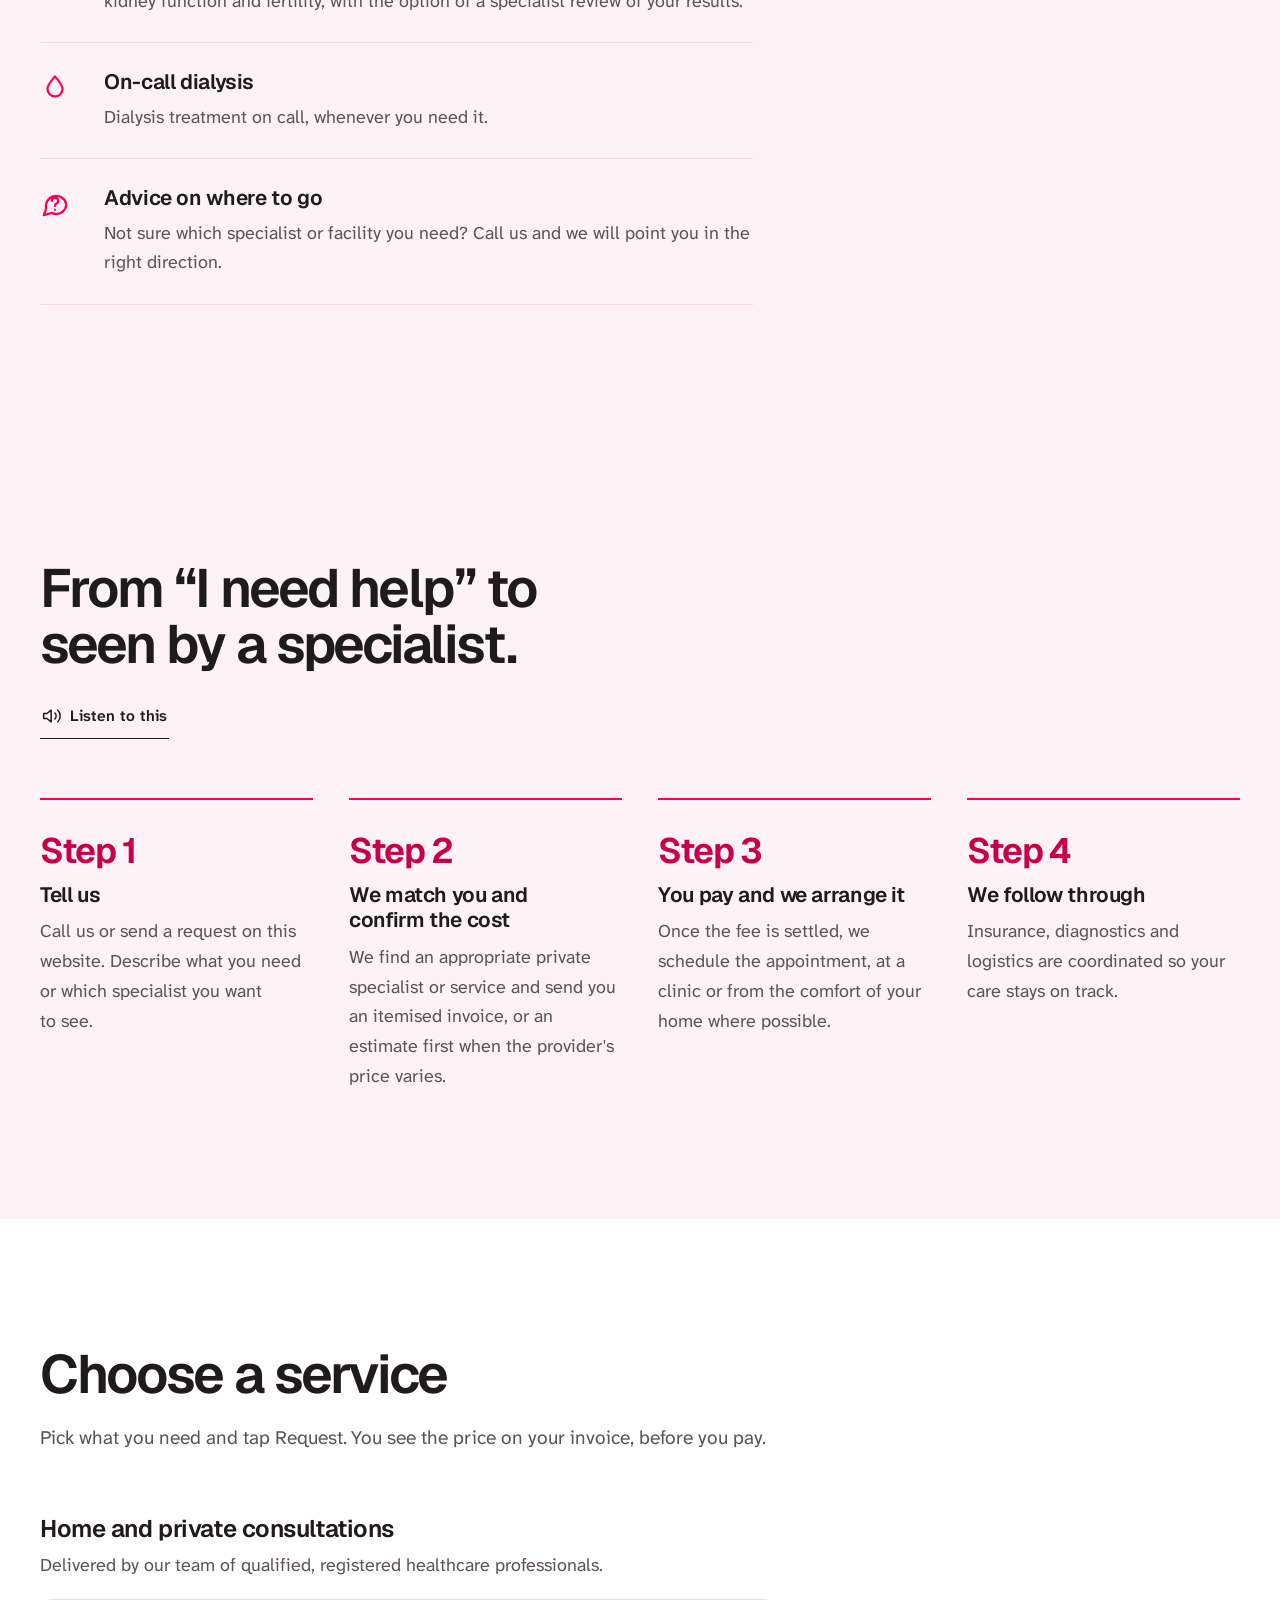
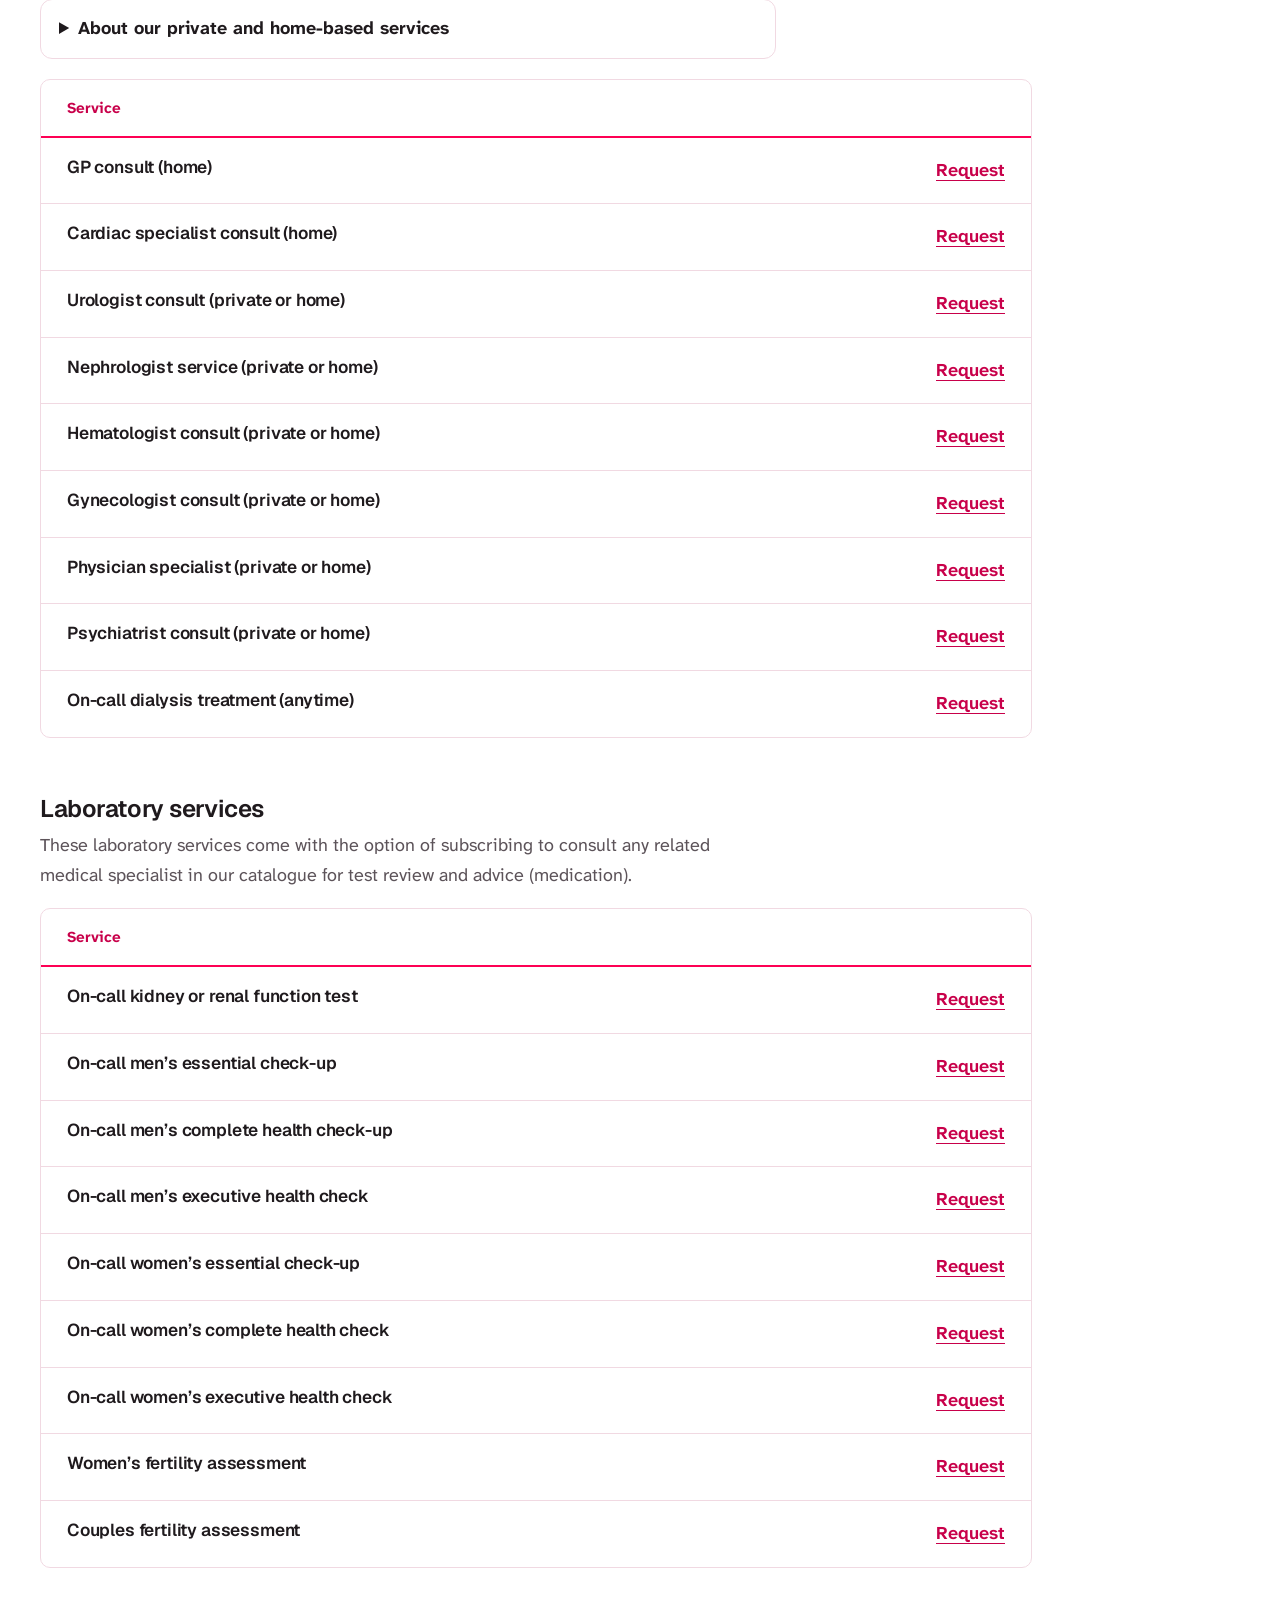
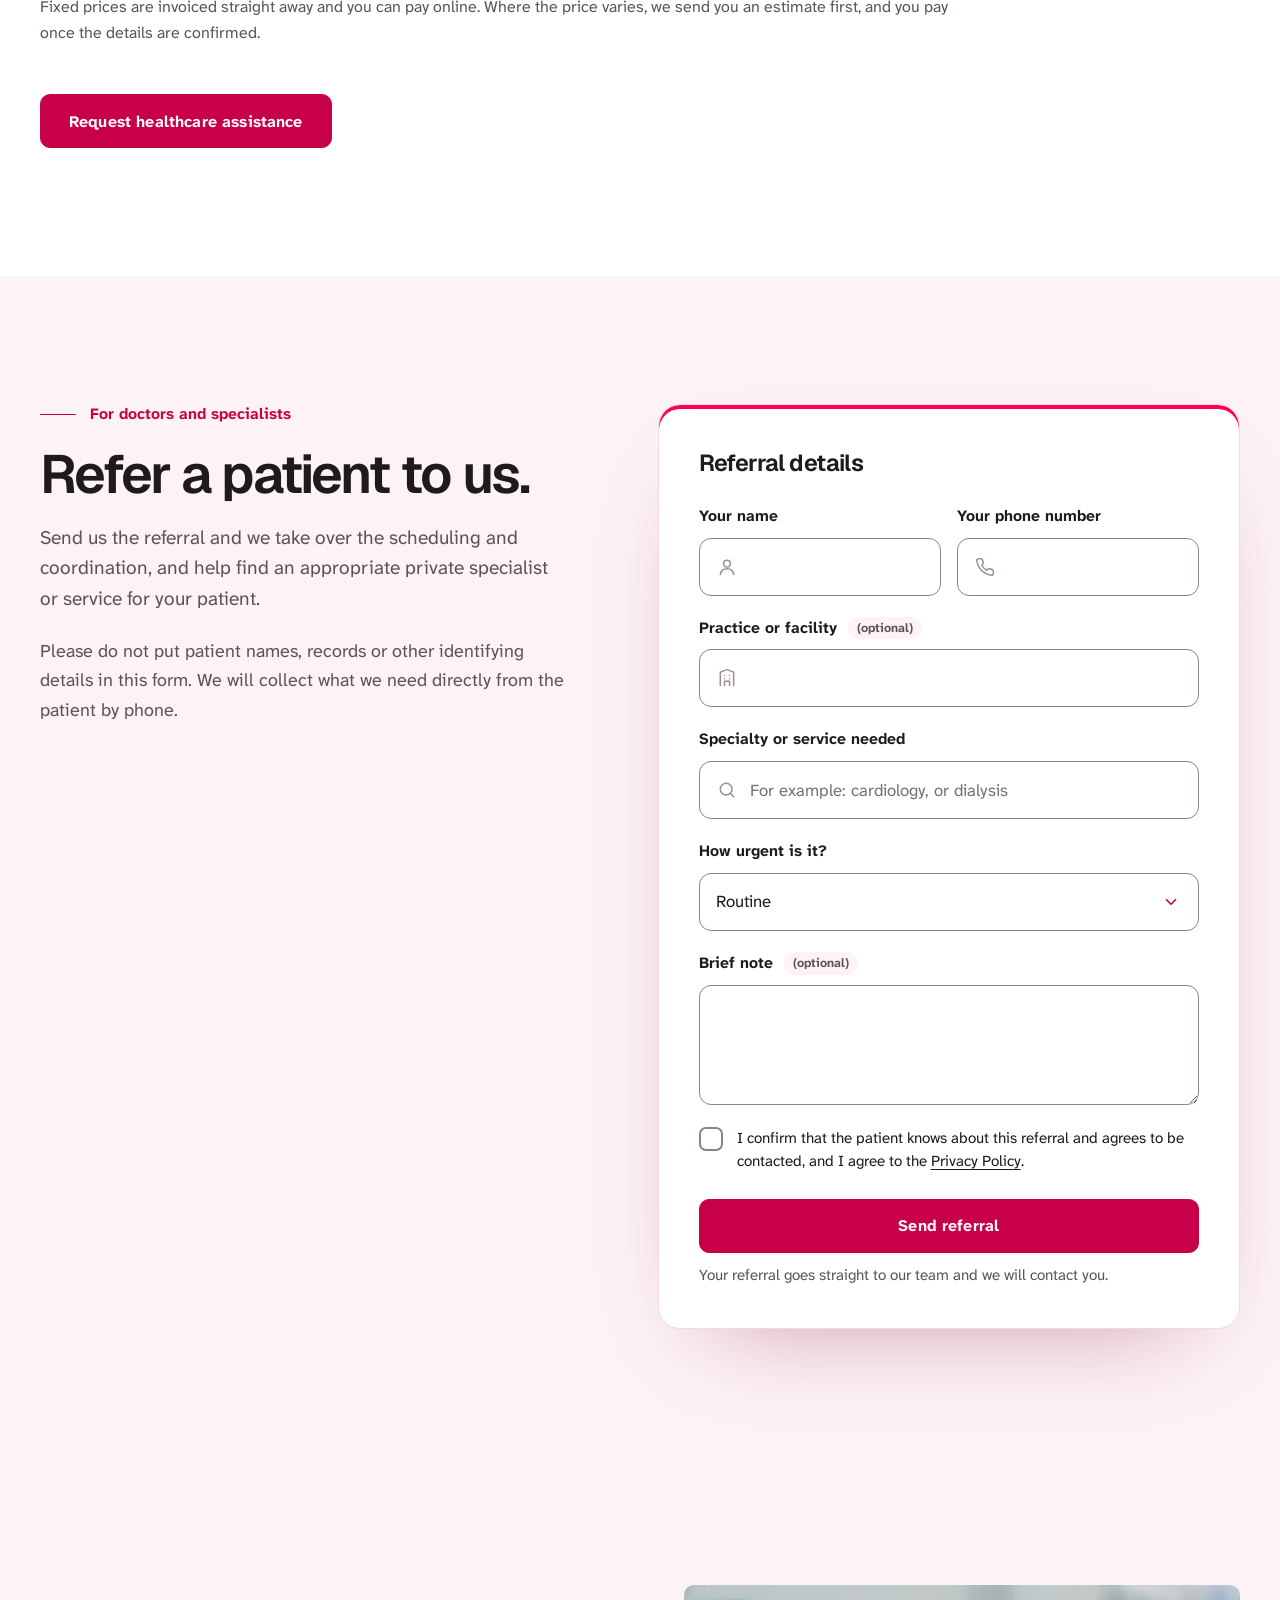
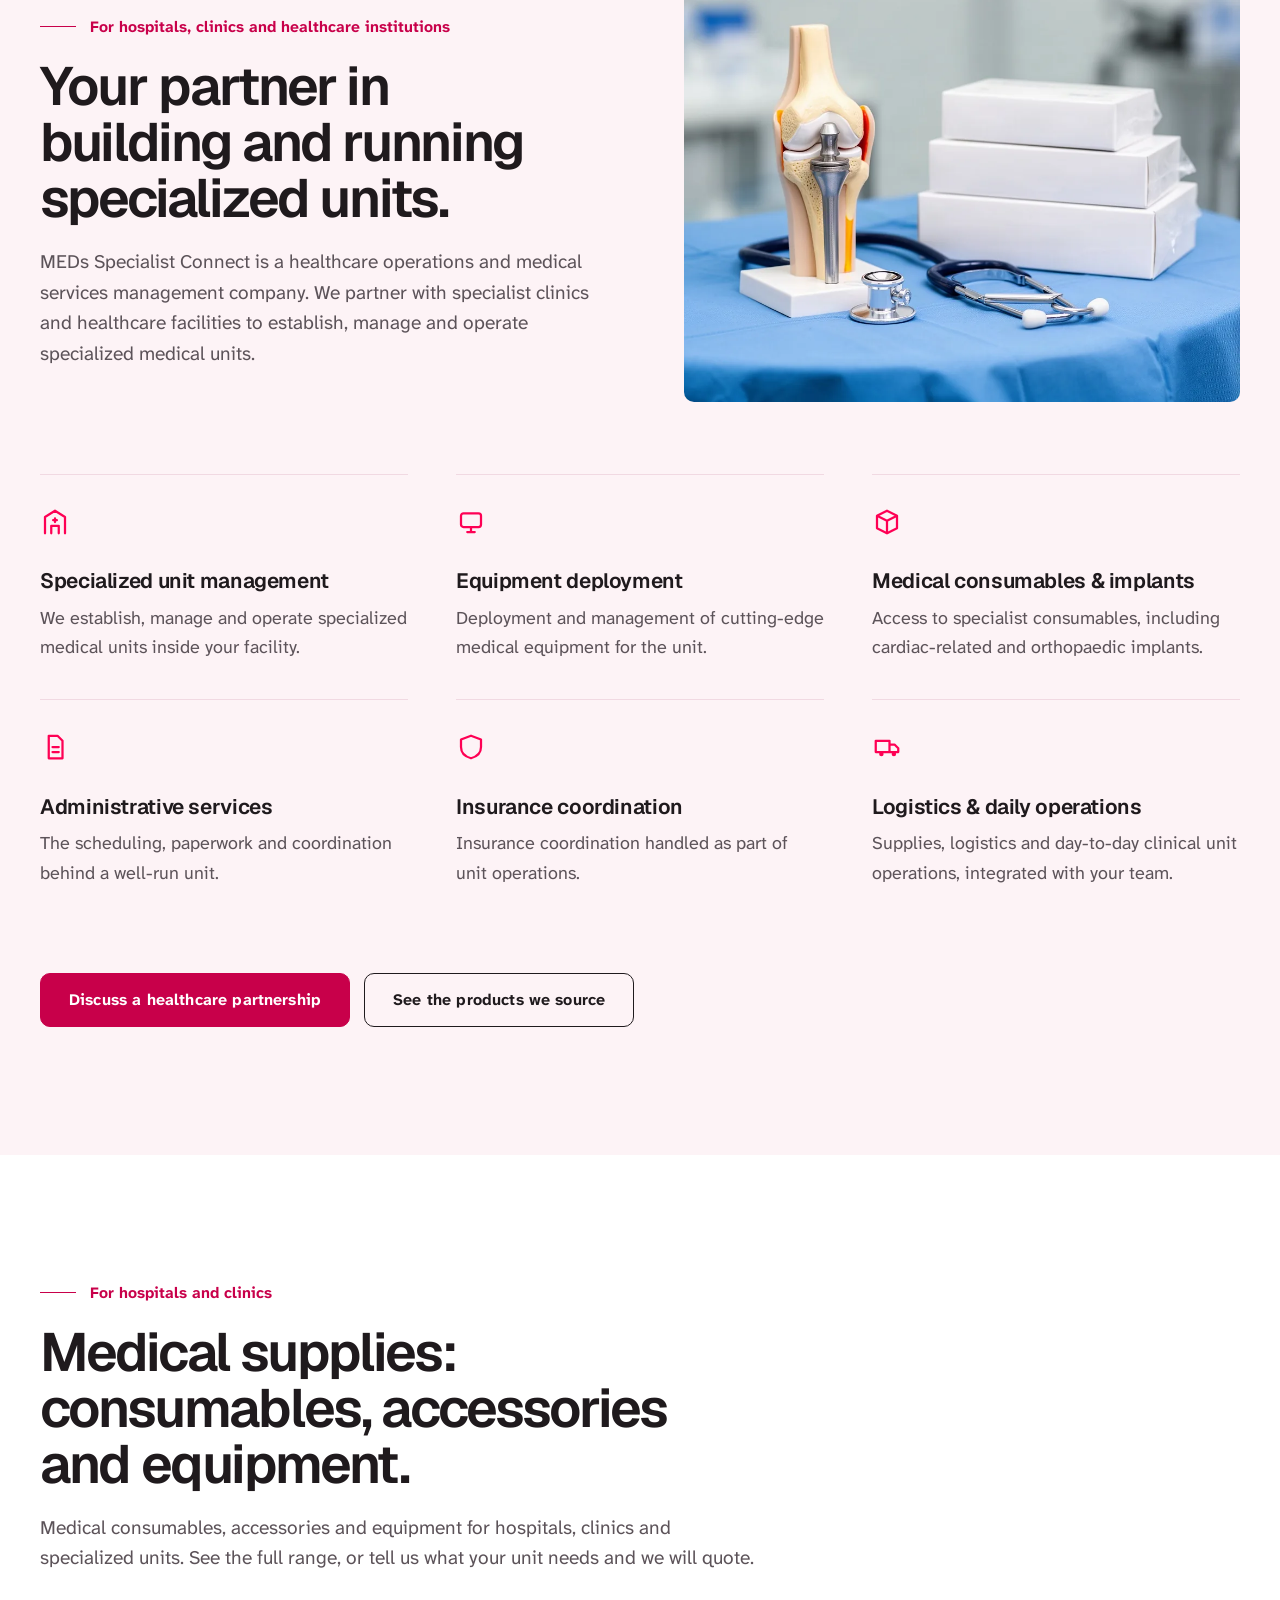
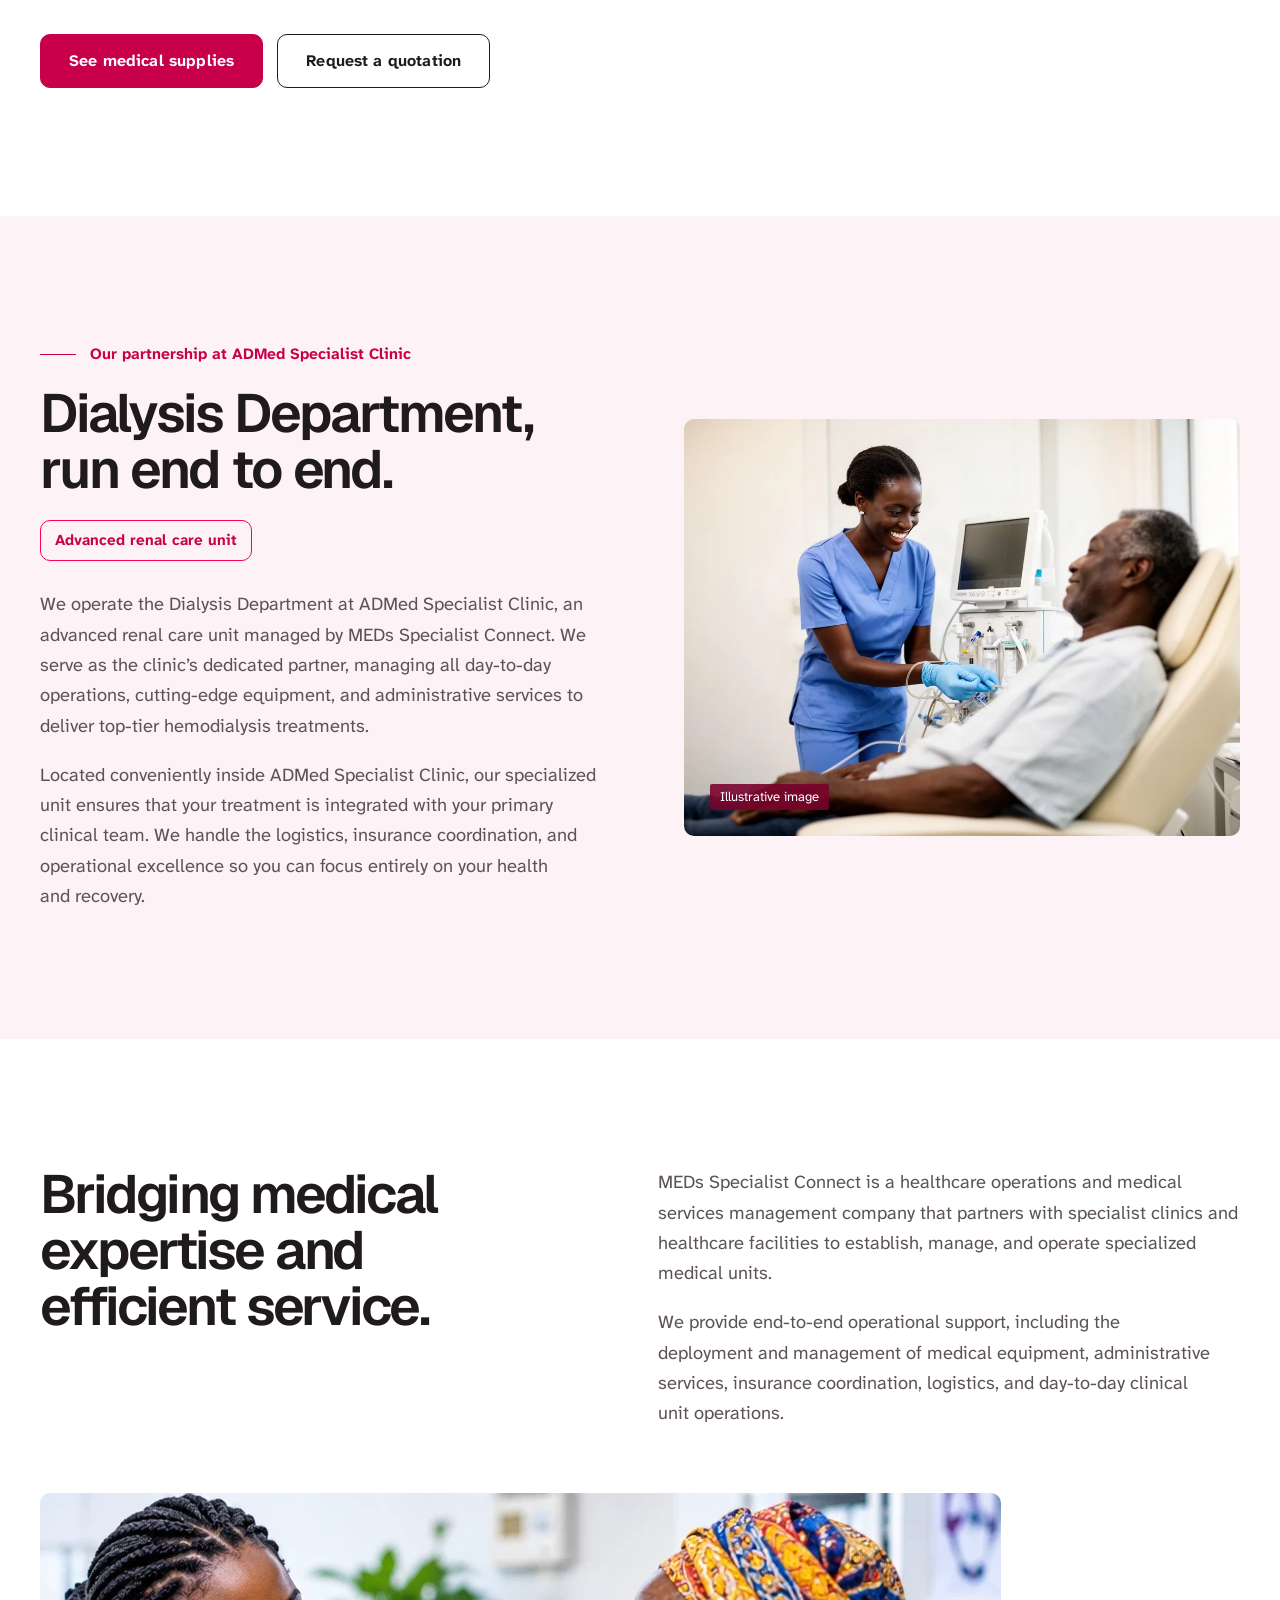
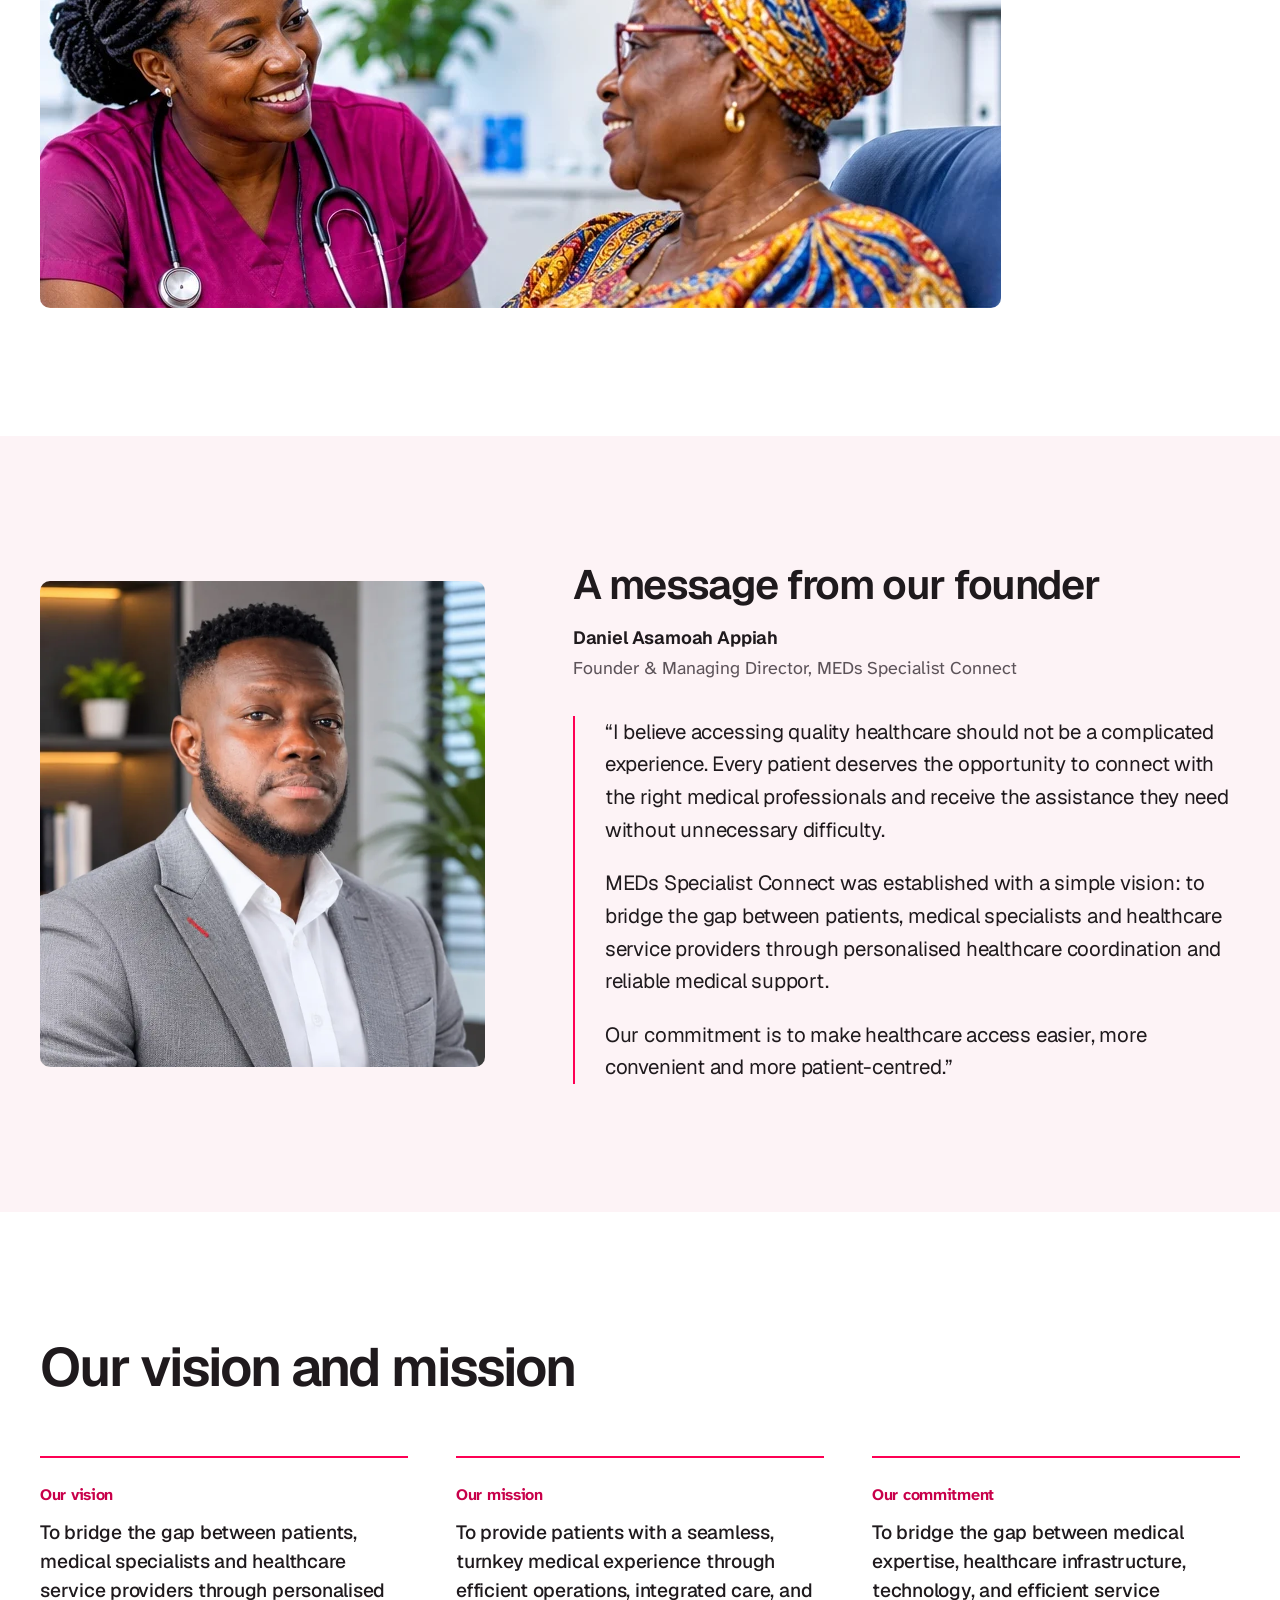
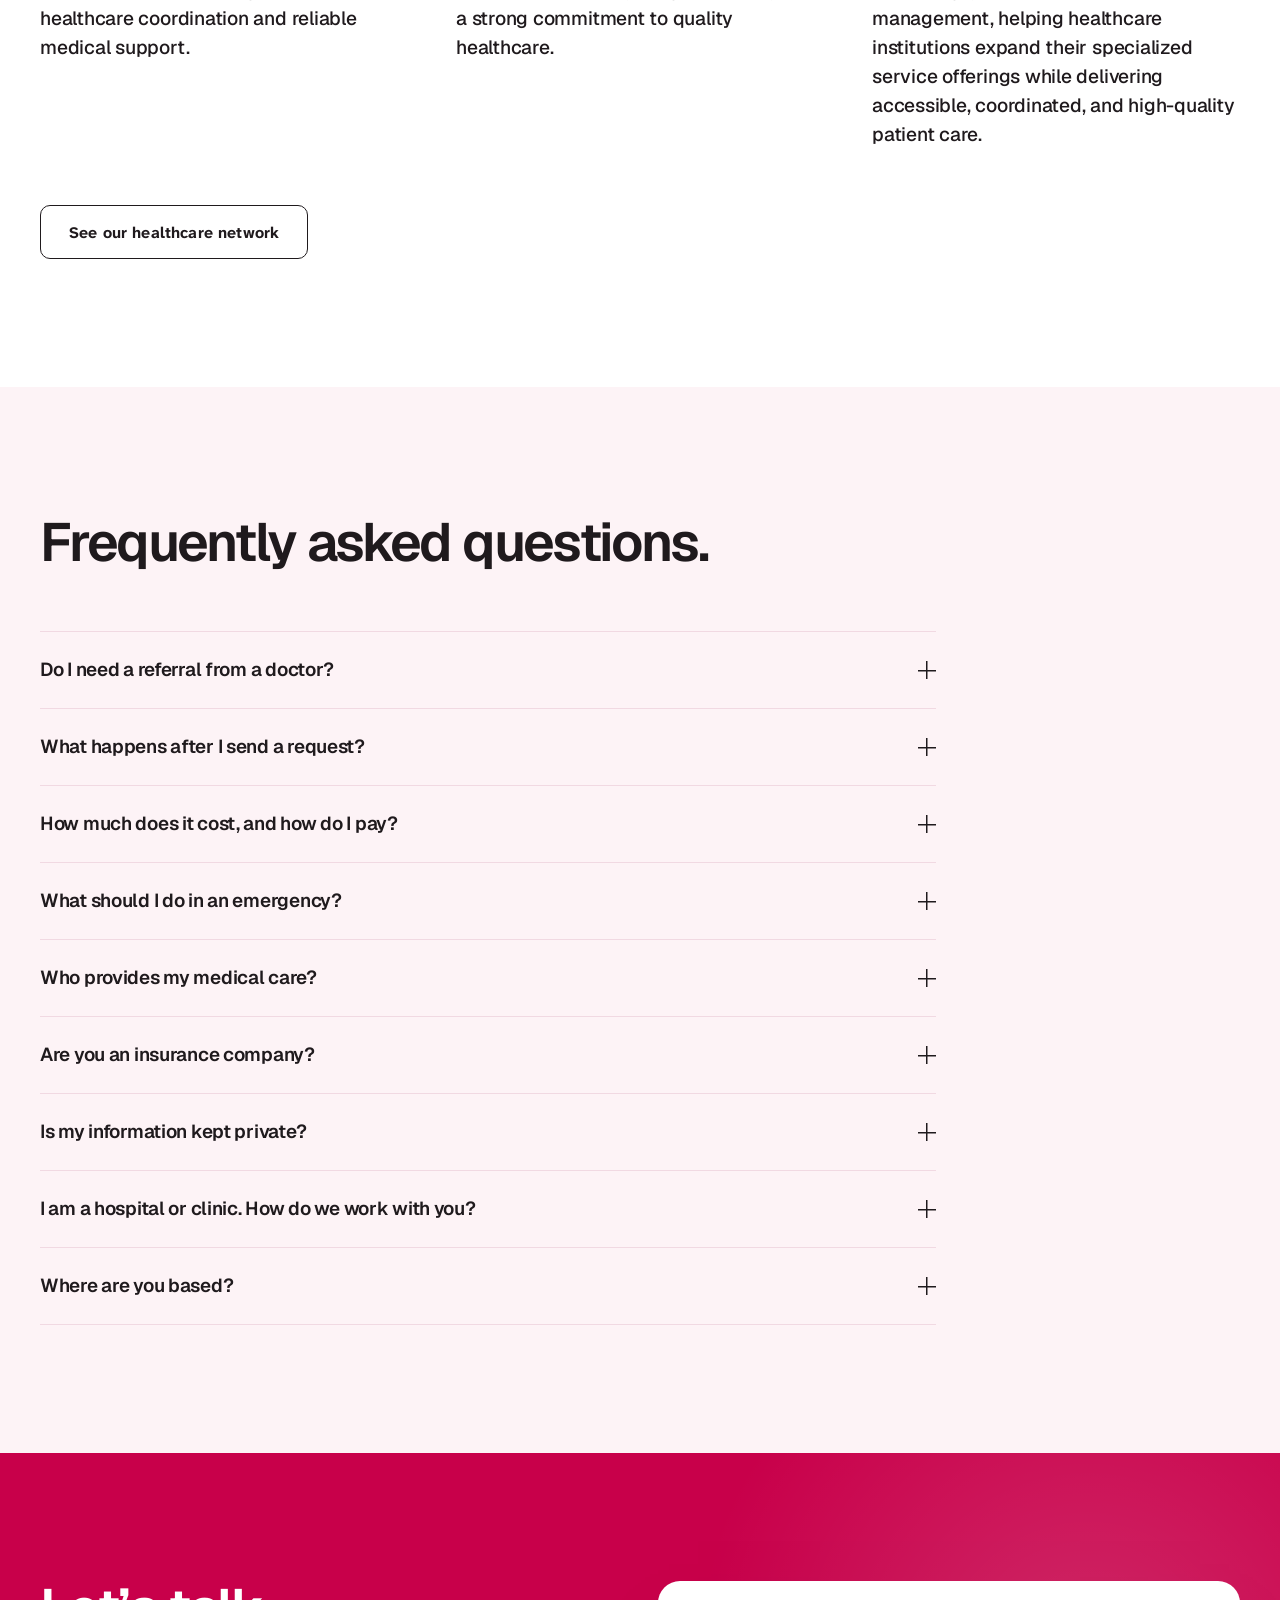
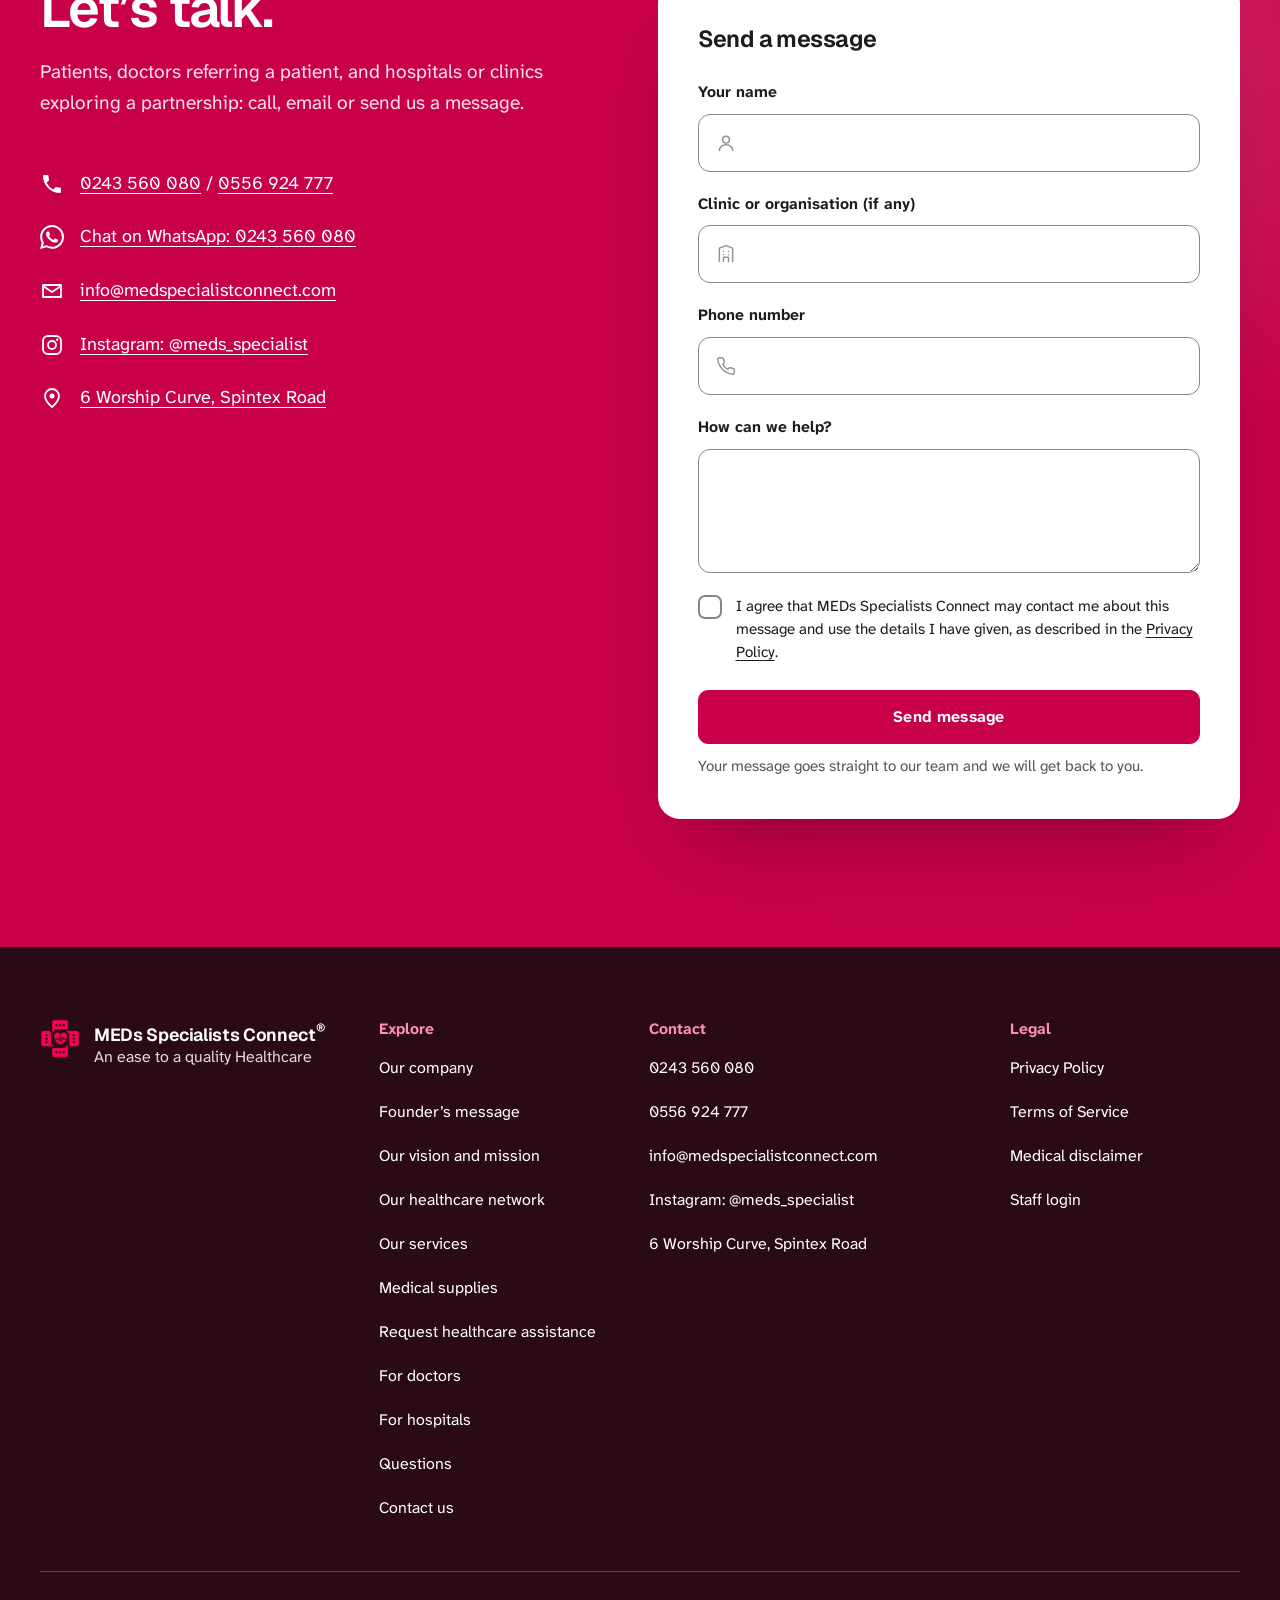
==== commit 189dbcac: "Add Terms of Service page; name the Privacy Policy; link both from every footer, the request form an" ====
--- a/index.html
+++ b/index.html
@@ -152,7 +152,7 @@
               <div><label for="c-phone">Phone number</label><input id="c-phone" name="phone" type="tel" autocomplete="tel" inputmode="tel" required></div>
             </div>
             <input class="hp" type="checkbox" name="botcheck" tabindex="-1" autocomplete="off" aria-hidden="true">
-            <label class="consent"><input type="checkbox" name="consent" required><span>I agree that you may call me about this, as described in the <a href="privacy" target="_blank" rel="noopener">privacy notice<span class="sr"> (opens in a new tab)</span></a>.</span></label>
+            <label class="consent"><input type="checkbox" name="consent" required><span>I agree that you may call me about this, as described in the <a href="privacy" target="_blank" rel="noopener">Privacy Policy<span class="sr"> (opens in a new tab)</span></a>.</span></label>
             <button class="btn btn-ghost" type="submit">Call me back</button>
             <p class="form-status" role="status" aria-live="polite"></p>
           </form>
@@ -256,7 +256,7 @@
             <label for="r-email">Email for your invoice <span class="opt">(optional)</span></label>
             <input id="r-email" name="email" type="email" autocomplete="email">
             <input class="hp" type="checkbox" name="botcheck" tabindex="-1" autocomplete="off" aria-hidden="true">
-            <label class="consent"><input type="checkbox" name="consent" required><span>I agree that MEDs Specialists Connect may contact me about this request and use the details I have given, as described in the <a href="privacy" target="_blank" rel="noopener">privacy notice<span class="sr"> (opens in a new tab)</span></a>.</span></label>
+            <label class="consent"><input type="checkbox" name="consent" required><span>I agree that MEDs Specialists Connect may contact me about this request and use the details I have given, as described in the <a href="privacy" target="_blank" rel="noopener">Privacy Policy<span class="sr"> (opens in a new tab)</span></a>. I also accept the <a href="terms" target="_blank" rel="noopener">Terms of Service<span class="sr"> (opens in a new tab)</span></a>.</span></label>
           </fieldset>
 
           <div class="wiz-nav">
@@ -416,7 +416,7 @@
           <label for="f-msg">Brief note <span class="opt">(optional)</span></label>
           <textarea id="f-msg" name="message" rows="3"></textarea>
           <input class="hp" type="checkbox" name="botcheck" tabindex="-1" autocomplete="off" aria-hidden="true">
-          <label class="consent"><input type="checkbox" name="consent" required><span>I confirm that the patient knows about this referral and agrees to be contacted, and I agree to the <a href="privacy" target="_blank" rel="noopener">privacy notice<span class="sr"> (opens in a new tab)</span></a>.</span></label>
+          <label class="consent"><input type="checkbox" name="consent" required><span>I confirm that the patient knows about this referral and agrees to be contacted, and I agree to the <a href="privacy" target="_blank" rel="noopener">Privacy Policy<span class="sr"> (opens in a new tab)</span></a>.</span></label>
           <button class="btn" type="submit">Send referral</button>
           <p class="form-status" role="status" aria-live="polite"></p>
           <p class="hint">This opens your email app with the referral ready to send.</p>
@@ -597,7 +597,7 @@
           </details>
           <details>
             <summary>Is my information kept private?</summary>
-            <div class="faq-body"><p>We use your details only to deal with your request, and we do not sell them. Please read the <a href="privacy">privacy notice</a> for the full picture.</p></div>
+            <div class="faq-body"><p>We use your details only to deal with your request, and we do not sell them. Please read the <a href="privacy">Privacy Policy</a> for the full picture.</p></div>
           </details>
           <details>
             <summary>I am a hospital or clinic. How do we work with you?</summary>
@@ -652,7 +652,7 @@
           <label for="msg">How can we help?</label>
           <textarea id="msg" name="message" rows="4" required></textarea>
           <input class="hp" type="checkbox" name="botcheck" tabindex="-1" autocomplete="off" aria-hidden="true">
-          <label class="consent"><input type="checkbox" name="consent" required><span>I agree that MEDs Specialists Connect may contact me about this message and use the details I have given, as described in the <a href="privacy" target="_blank" rel="noopener">privacy notice<span class="sr"> (opens in a new tab)</span></a>.</span></label>
+          <label class="consent"><input type="checkbox" name="consent" required><span>I agree that MEDs Specialists Connect may contact me about this message and use the details I have given, as described in the <a href="privacy" target="_blank" rel="noopener">Privacy Policy<span class="sr"> (opens in a new tab)</span></a>.</span></label>
           <button class="btn" type="submit">Send message</button>
           <p class="form-status" role="status" aria-live="polite"></p>
           <p class="hint">This opens your email app with the message ready to send.</p>
@@ -699,8 +699,9 @@
       <div class="foot-col">
         <h2>Legal</h2>
         <ul>
-          <li><a href="privacy">Privacy notice</a></li>
-          <li><a href="disclaimer">Medical disclaimer and terms</a></li>
+          <li><a href="privacy">Privacy Policy</a></li>
+          <li><a href="terms">Terms of Service</a></li>
+          <li><a href="disclaimer">Medical disclaimer</a></li>
           <li><a href="/admin/">Staff login</a></li>
         </ul>
       </div>
